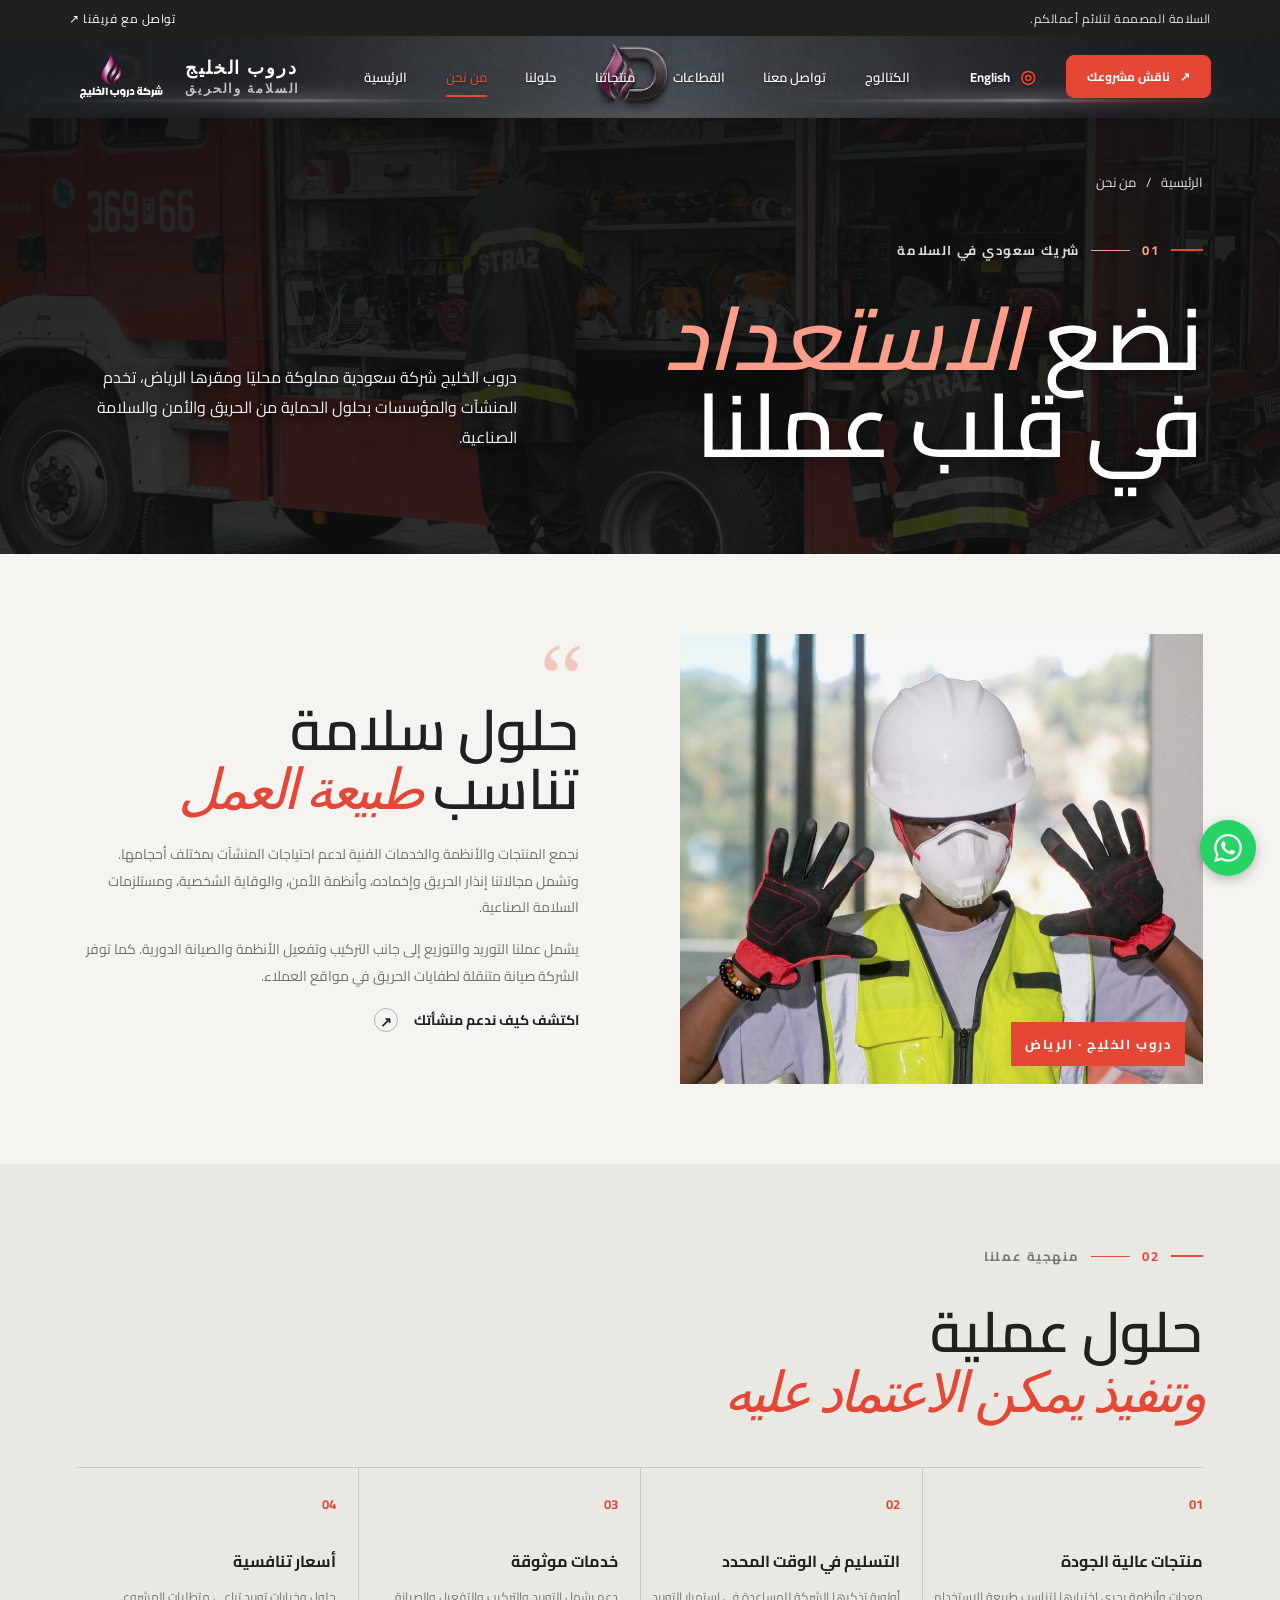
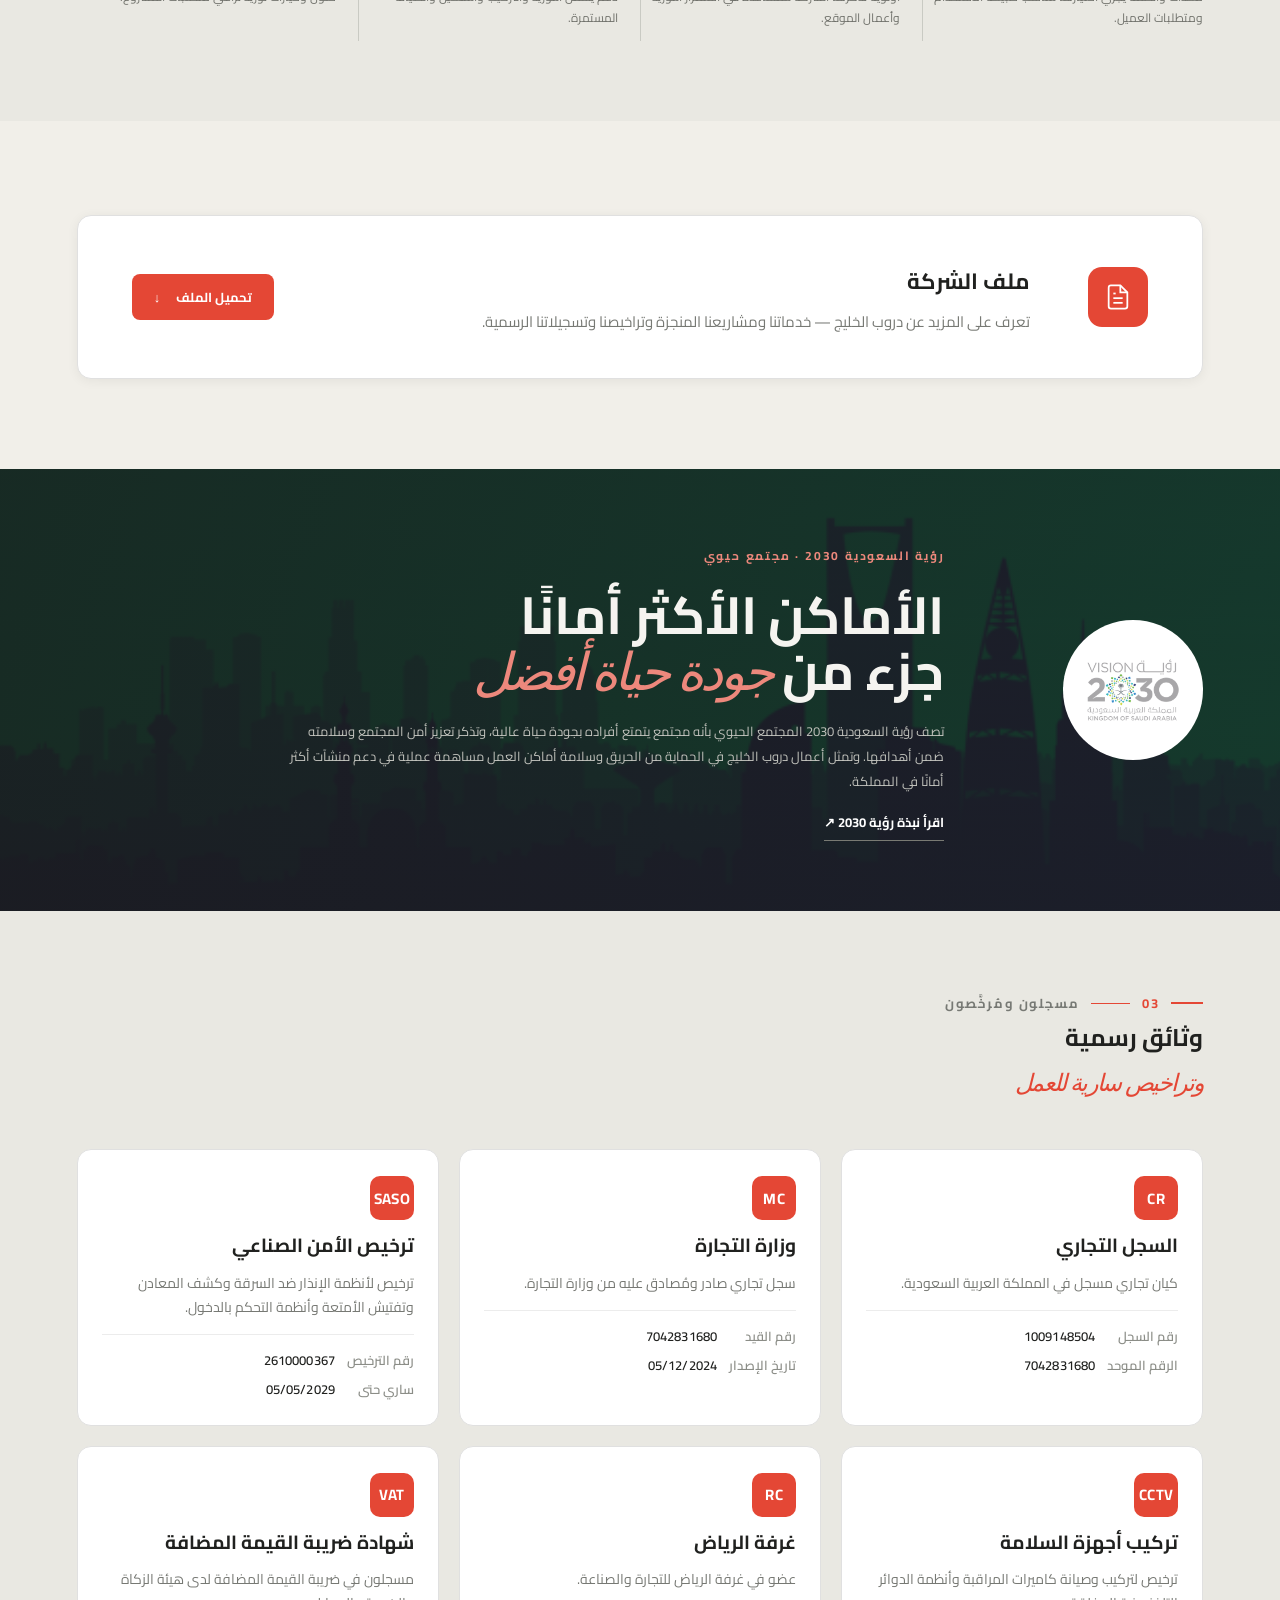
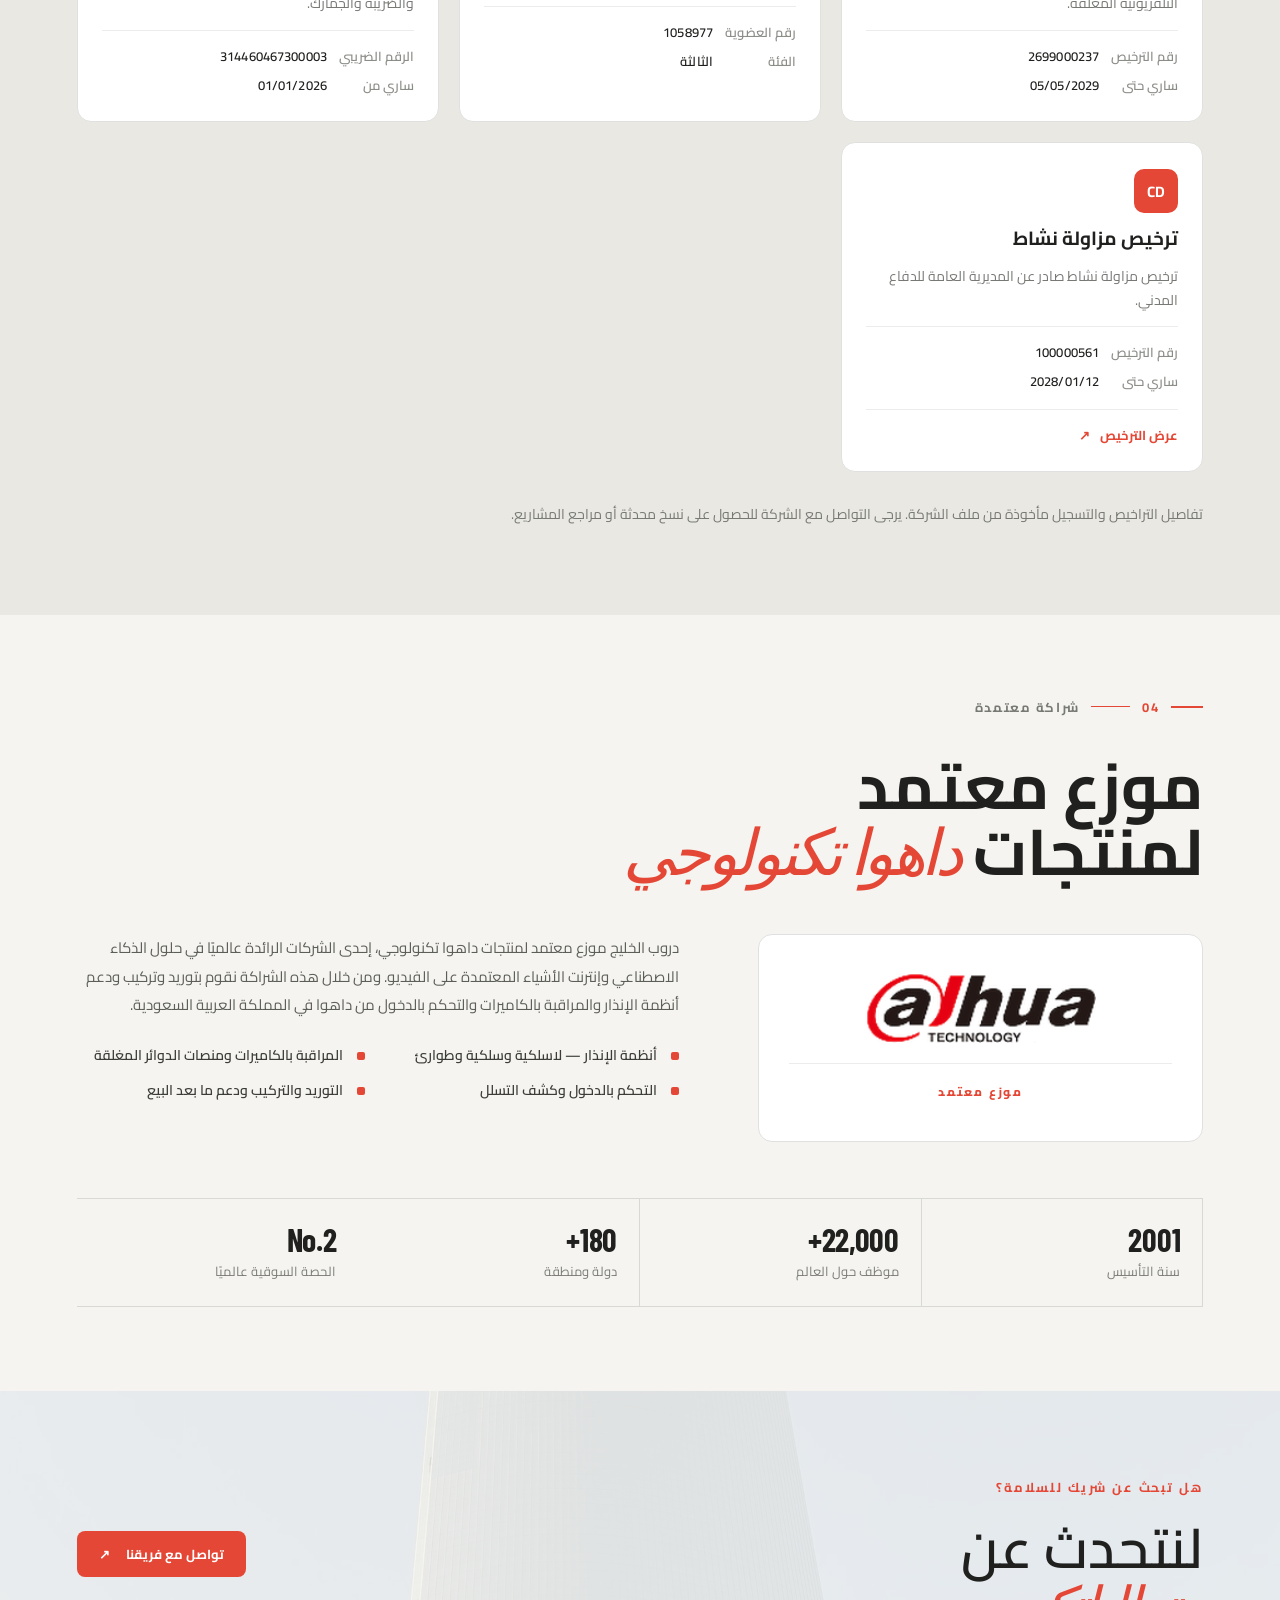
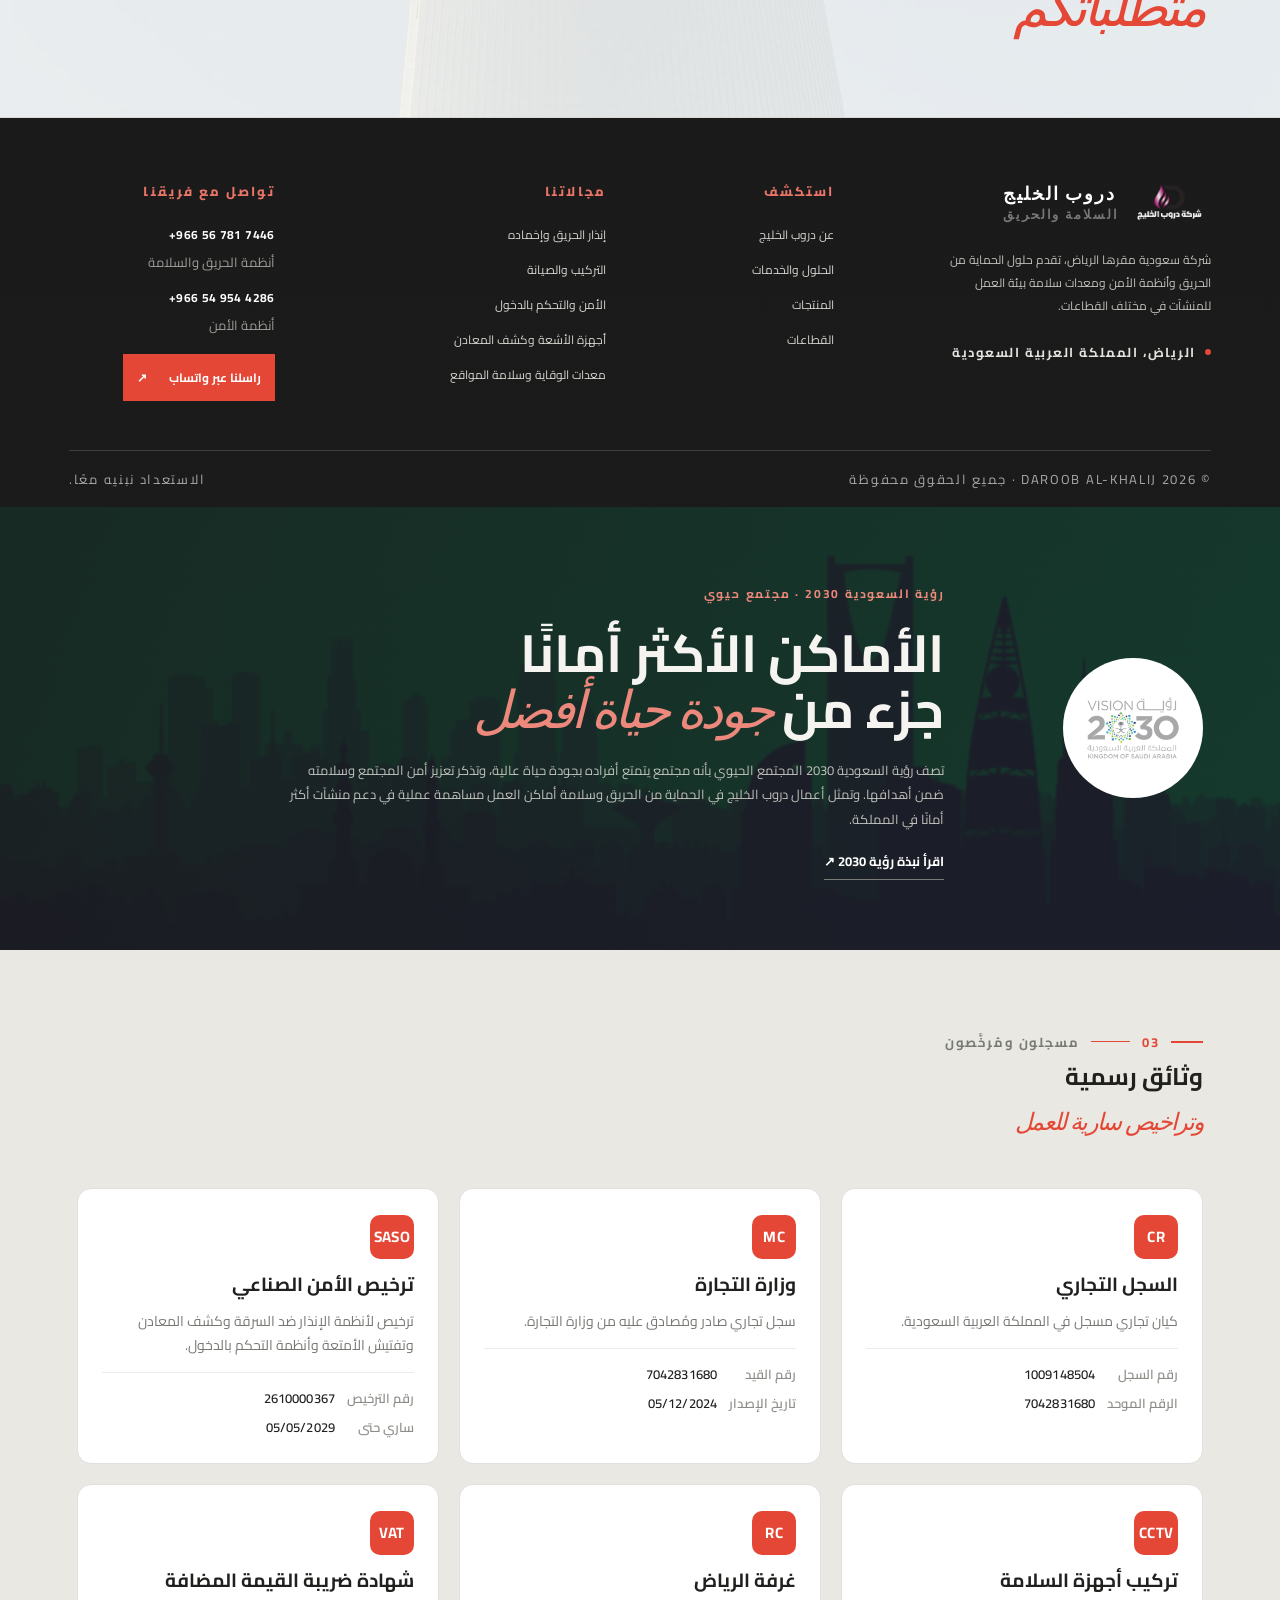
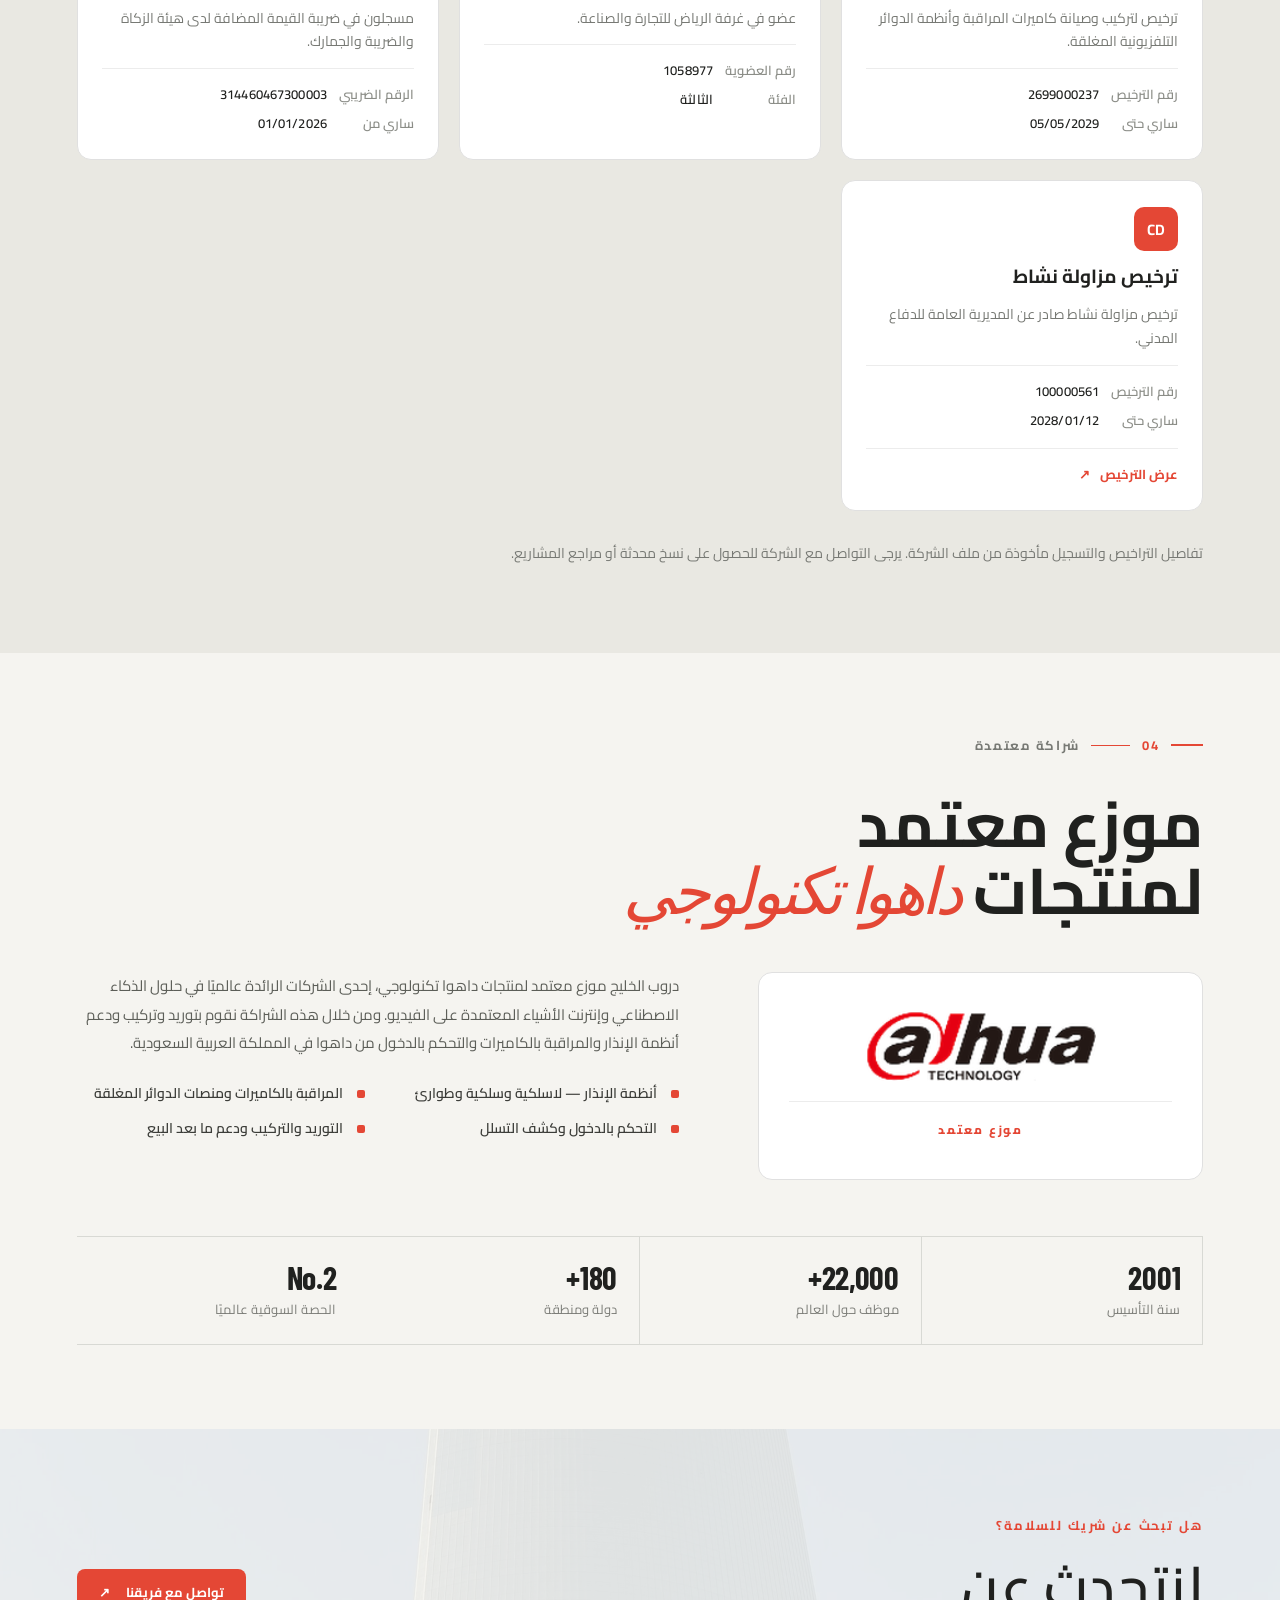
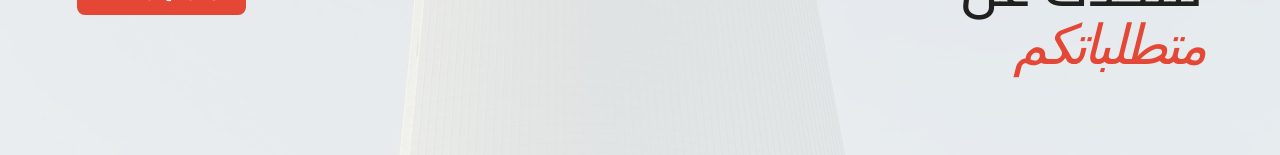
==== about.html @ 4284512b "Keep Dahua partnership as distributor (موزع)" ====
<!doctype html><html lang="en" dir="ltr"><head><meta charset="utf-8"><script>(function(){try{var l=localStorage.getItem("daroob-language");if(l==="en"){document.documentElement.lang="en";document.documentElement.dir="ltr";}else{document.documentElement.lang="ar";document.documentElement.dir="rtl";}}catch(e){document.documentElement.lang="ar";document.documentElement.dir="rtl";}})();</script> <meta name="viewport" content="width=device-width,initial-scale=1"><meta name="theme-color" content="#f5f4f0"><meta name="description" content="Get to know Daroob Al-Khalij, a Saudi-owned safety and security company based in Riyadh."><title>About Daroob Al-Khalij</title> <link rel="icon" type="image/png" href="assets/logo.png"><link rel="apple-touch-icon" href="assets/logo.png">
<meta property="og:type" content="website">
  <meta property="og:site_name" content="Daroob Al-Khalij">
  <meta property="og:title" content="Daroob Al-Khalij | Fire &amp; Safety Solutions">
  <meta property="og:description" content="Fire protection, safety systems, and industrial safety products for businesses across Saudi Arabia.">
  <meta property="og:url" content="https://obaida404.github.io/firefighting-services-and-products-info/">
  <meta property="og:image" content="https://obaida404.github.io/firefighting-services-and-products-info/assets/safety-worker.jpg">
  <meta name="twitter:card" content="summary_large_image">
  <meta name="twitter:title" content="Daroob Al-Khalij | Fire &amp; Safety Solutions">
  <meta name="twitter:description" content="Fire protection, safety systems, and industrial safety products for businesses across Saudi Arabia.">
  <meta name="twitter:image" content="https://obaida404.github.io/firefighting-services-and-products-info/assets/safety-worker.jpg"><link rel="preconnect" href="https://fonts.googleapis.com"><link rel="preconnect" href="https://fonts.gstatic.com" crossorigin><link href="https://fonts.googleapis.com/css2?family=Barlow+Condensed:wght@500;600;700;800&family=DM+Sans:wght@400;500;600;700&family=Manrope:wght@400;500;600;700;800&family=Cairo:wght@400;500;600;700;800&display=swap" rel="stylesheet"><link rel="stylesheet" href="styles.css"><link rel="stylesheet" href="premium.css?v=48"><script src="script.js?v=16" defer></script> </head><body data-page="about"><a href="#main-content" class="skip-link">Skip to main content</a> <main class="inner-page bg-industrial" id="main-content">
  <section class="page-hero section-pad"><div class="breadcrumb"><a href="index.html" data-en="Home" data-ar="الرئيسية">Home</a> <span>/</span> <span data-en="About us" data-ar="من نحن">About us</span> </div><div class="page-hero-grid"><div><div class="section-kicker"><span>01</span> <span class="kicker-rule"></span> <span data-en="A SAUDI SAFETY PARTNER" data-ar="شريك سعودي في السلامة">A SAUDI SAFETY PARTNER</span> </div><h1 data-en="Built around<br><em>readiness.</em>" data-ar="نضع <em>الاستعداد </em> <br>في قلب عملنا">Built around<br><em>readiness.</em> </h1></div> <div class="about-hero-support"><p data-en="Daroob Al-Khalij is a Saudi-owned company based in Riyadh, serving businesses and institutions with fire protection, security and industrial safety solutions." data-ar="دروب الخليج شركة سعودية مملوكة محليًا ومقرها الرياض، تخدم المنشآت والمؤسسات بحلول الحماية من الحريق والأمن والسلامة الصناعية.">Daroob Al-Khalij is a Saudi-owned company based in Riyadh, serving businesses and institutions with fire protection, security and industrial safety solutions.</p> </div></div> </section><section class="about-story section-pad"><div class="story-image"><img src="assets/safety-worker.jpg" alt="Safety professional at work on site" data-alt-en="Safety professional at work on site" data-alt-ar="مختص سلامة يعمل في موقع صناعي"><span class="image-tag" data-en="DAROOB AL-KHALIJ · RIYADH" data-ar="دروب الخليج · الرياض">DAROOB AL-KHALIJ · RIYADH</span> </div><div class="story-copy"><span class="story-quote" aria-hidden="true">“</span> <h2 data-en="Safety solutions<br>that fit <em>the work.</em>" data-ar="حلول سلامة <br>تناسب <em>طبيعة العمل </em>">Safety solutions<br>that fit <em>the work.</em> </h2><p data-en="We bring together products, systems and technical services to support the needs of organizations of different sizes. Our focus spans fire alarm and suppression, security systems, personal protection and industrial safety supplies." data-ar="نجمع المنتجات والأنظمة والخدمات الفنية لدعم احتياجات المنشآت بمختلف أحجامها. وتشمل مجالاتنا إنذار الحريق وإخماده، وأنظمة الأمن، والوقاية الشخصية، ومستلزمات السلامة الصناعية.">We bring together products, systems and technical services to support the needs of organizations of different sizes. Our focus spans fire alarm and suppression, security systems, personal protection and industrial safety supplies.</p> <p data-en="Our work includes sourcing and distribution as well as installation, system activation and periodic maintenance. For portable fire extinguishers, the company also describes mobile servicing at customer sites." data-ar="يشمل عملنا التوريد والتوزيع إلى جانب التركيب وتفعيل الأنظمة والصيانة الدورية. كما توفر الشركة صيانة متنقلة لطفايات الحريق في مواقع العملاء.">Our work includes sourcing and distribution as well as installation, system activation and periodic maintenance. For portable fire extinguishers, the company also describes mobile servicing at customer sites.</p> <a class="text-link dark-link" href="solutions.html"><span data-en="See how we can support your site" data-ar="اكتشف كيف ندعم منشأتك">See how we can support your site</span> <span class="link-arrow">↗</span> </a></div> </section><section class="principles section-pad"><div class="section-kicker"><span>02</span> <span class="kicker-rule"></span> <span data-en="HOW WE WORK" data-ar="منهجية عملنا">HOW WE WORK</span> </div><h2 data-en="Useful solutions.<br><em>Dependable delivery.</em>" data-ar="حلول عملية <br><em>وتنفيذ يمكن الاعتماد عليه </em>">Useful solutions.<br><em>Dependable delivery.</em> </h2><div class="principle-grid"><article class="about-feature"><span>01</span> <h3 data-en="Quality products" data-ar="منتجات عالية الجودة">Quality products</h3> <p data-en="Equipment and systems selected to suit the application and the client's requirements." data-ar="معدات وأنظمة يجري اختيارها لتناسب طبيعة الاستخدام ومتطلبات العميل.">Equipment and systems selected to suit the application and the client's requirements.</p> </article><article class="about-feature"><span>02</span> <h3 data-en="Timely delivery" data-ar="التسليم في الوقت المحدد">Timely delivery</h3> <p data-en="A company-stated priority that helps keep procurement and site work moving." data-ar="أولوية تذكرها الشركة للمساعدة في استمرار التوريد وأعمال الموقع.">A company-stated priority that helps keep procurement and site work moving.</p> </article><article class="about-feature"><span>03</span> <h3 data-en="Reliable service" data-ar="خدمات موثوقة">Reliable service</h3> <p data-en="Support across supply, installation, activation and ongoing maintenance." data-ar="دعم يشمل التوريد والتركيب والتفعيل والصيانة المستمرة.">Support across supply, installation, activation and ongoing maintenance.</p> </article><article class="about-feature"><span>04</span> <h3 data-en="Competitive pricing" data-ar="أسعار تنافسية">Competitive pricing</h3> <p data-en="Solutions and sourcing options shaped around project requirements." data-ar="حلول وخيارات توريد تراعي متطلبات المشروع.">Solutions and sourcing options shaped around project requirements.</p> </article></div> </section>

<section class="download-section section-pad">
<div class="download-card">
<div class="download-icon">
<svg viewBox="0 0 24 24" fill="none" stroke="currentColor" stroke-width="1.5"><path d="M14 2H6a2 2 0 0 0-2 2v16a2 2 0 0 0 2 2h12a2 2 0 0 0 2-2V8z"/><polyline points="14 2 14 8 20 8"/><line x1="16" y1="13" x2="8" y2="13"/><line x1="16" y1="17" x2="8" y2="17"/><polyline points="10 9 9 9 8 9"/></svg>
</div>
<div class="download-content">
<h3 data-en="Company Profile" data-ar="ملف الشركة">Company Profile</h3>
<p data-en="Learn more about Daroob Al-Khalij — our services, completed projects, official licences and registrations." data-ar="تعرف على المزيد عن دروب الخليج — خدماتنا ومشاريعنا المنجزة وتراخيصنا وتسجيلاتنا الرسمية.">Learn more about Daroob Al-Khalij — our services, completed projects, official licences and registrations.</p>
</div>
<a class="button button-accent" href="https://drive.google.com/uc?export=download&id=1xwlN5czfYbqOPsmSm5aCshiiprc3Ak3j" target="_blank" rel="noopener"><span data-en="Download Profile" data-ar="تحميل الملف">Download Profile</span> <span aria-hidden="true">↓</span> </a>
</div>
</section>
<section class="vision-feature section-pad"><div class="vision-emblem"><img src="assets/vision2030.png" alt="Saudi Vision 2030" class="vision-logo-img"></div><div><span class="vision-label" data-en="SAUDI VISION 2030 · VIBRANT SOCIETY" data-ar="رؤية السعودية 2030 · مجتمع حيوي">SAUDI VISION 2030 · VIBRANT SOCIETY</span> <h2 data-en="Safer places are part<br>of a <em>better quality of life.</em>" data-ar="الأماكن الأكثر أمانًا <br>جزء من <em>جودة حياة أفضل </em>">Safer places are part<br>of a <em>better quality of life.</em> </h2><p data-en="Saudi Vision 2030 describes a vibrant society as one in which people enjoy a high quality of life, and identifies strengthening the safety and security of society among its objectives. Daroob’s fire protection and workplace safety work is a practical contribution to safer facilities in the Kingdom." data-ar="تصف رؤية السعودية 2030 المجتمع الحيوي بأنه مجتمع يتمتع أفراده بجودة حياة عالية، وتذكر تعزيز أمن المجتمع وسلامته ضمن أهدافها. وتمثل أعمال دروب الخليج في الحماية من الحريق وسلامة أماكن العمل مساهمة عملية في دعم منشآت أكثر أمانًا في المملكة.">Saudi Vision 2030 describes a vibrant society as one in which people enjoy a high quality of life, and identifies strengthening the safety and security of society among its objectives. Daroob’s fire protection and workplace safety work is a practical contribution to safer facilities in the Kingdom.</p> <a class="vision-source" href="https://www.vision2030.gov.sa/en/overview" data-href-en="https://www.vision2030.gov.sa/en/overview" data-href-ar="https://www.vision2030.gov.sa/ar/" target="_blank" rel="noopener" data-en="Read the Vision 2030 overview ↗" data-ar="اقرأ نبذة رؤية 2030 ↗">Read the Vision 2030 overview ↗</a></div></section> <section class="credentials section-pad" id="credentials"><div class="section-kicker"><span>03</span> <span class="kicker-rule"></span> <span data-en="REGISTERED &amp; LICENSED" data-ar="مسجلون ومُرخَّصون">REGISTERED &amp; LICENSED</span> </div><h2 data-en="Officially documented<br><em>and licensed to operate.</em>" data-ar="وثائق رسمية <br><em>وتراخيص سارية للعمل </em>">Officially documented<br><em>and licensed to operate.</em> </h2><div class="credentials-grid"><article class="credential"><span class="credential-mark">CR</span> <h3 data-en="Commercial Registration" data-ar="السجل التجاري">Commercial Registration</h3><p data-en="Registered commercial entity in the Kingdom of Saudi Arabia." data-ar="كيان تجاري مسجل في المملكة العربية السعودية.">Registered commercial entity in the Kingdom of Saudi Arabia.</p><dl><dt data-en="C.R. No." data-ar="رقم السجل">C.R. No.</dt><dd>1009148504</dd><dt data-en="Unified No." data-ar="الرقم الموحد">Unified No.</dt><dd>7042831680</dd></dl></article><article class="credential"><span class="credential-mark">MC</span> <h3 data-en="Ministry of Commerce" data-ar="وزارة التجارة">Ministry of Commerce</h3><p data-en="Commercial registration issued and attested by the Ministry of Commerce." data-ar="سجل تجاري صادر ومُصادق عليه من وزارة التجارة.">Commercial registration issued and attested by the Ministry of Commerce.</p><dl><dt data-en="Record No." data-ar="رقم القيد">Record No.</dt><dd>7042831680</dd><dt data-en="Issued" data-ar="تاريخ الإصدار">Issued</dt><dd>05/12/2024</dd></dl></article><article class="credential"><span class="credential-mark">SASO</span> <h3 data-en="Industrial Security Licence" data-ar="ترخيص الأمن الصناعي">Industrial Security Licence</h3><p data-en="Licensed for anti-theft alarms, metal detection, baggage inspection and access control systems." data-ar="ترخيص لأنظمة الإنذار ضد السرقة وكشف المعادن وتفتيش الأمتعة وأنظمة التحكم بالدخول.">Licensed for anti-theft alarms, metal detection, baggage inspection and access control systems.</p><dl><dt data-en="Licence No." data-ar="رقم الترخيص">Licence No.</dt><dd>2610000367</dd><dt data-en="Valid to" data-ar="ساري حتى">Valid to</dt><dd>05/05/2029</dd></dl></article><article class="credential"><span class="credential-mark">CCTV</span> <h3 data-en="Safety Devices Installation" data-ar="تركيب أجهزة السلامة">Safety Devices Installation</h3><p data-en="Licensed for installation and maintenance of surveillance cameras and CCTV systems." data-ar="ترخيص لتركيب وصيانة كاميرات المراقبة وأنظمة الدوائر التلفزيونية المغلقة.">Licensed for installation and maintenance of surveillance cameras and CCTV systems.</p><dl><dt data-en="Licence No." data-ar="رقم الترخيص">Licence No.</dt><dd>2699000237</dd><dt data-en="Valid to" data-ar="ساري حتى">Valid to</dt><dd>05/05/2029</dd></dl></article><article class="credential"><span class="credential-mark">RC</span> <h3 data-en="Riyadh Chamber" data-ar="غرفة الرياض">Riyadh Chamber</h3><p data-en="Member of the Riyadh Chamber of Commerce and Industry." data-ar="عضو في غرفة الرياض للتجارة والصناعة.">Member of the Riyadh Chamber of Commerce and Industry.</p><dl><dt data-en="Membership" data-ar="رقم العضوية">Membership</dt><dd>1058977</dd><dt data-en="Class" data-ar="الفئة">Class</dt><dd data-en="Third" data-ar="الثالثة">Third</dd></dl></article><article class="credential"><span class="credential-mark">VAT</span> <h3 data-en="VAT Registration" data-ar="شهادة ضريبة القيمة المضافة">VAT Registration</h3><p data-en="VAT registered with the Zakat, Tax and Customs Authority." data-ar="مسجلون في ضريبة القيمة المضافة لدى هيئة الزكاة والضريبة والجمارك.">VAT registered with the Zakat, Tax and Customs Authority.</p><dl><dt data-en="VAT No." data-ar="الرقم الضريبي">VAT No.</dt><dd>314460467300003</dd><dt data-en="Effective" data-ar="ساري من">Effective</dt><dd>01/01/2026</dd></dl></article><a class="credential credential--doc" href="assets/civil-defense-license.pdf" target="_blank" rel="noopener"><span class="credential-mark">CD</span> <h3 data-en="Activity Practice License" data-ar="ترخيص مزاولة نشاط">Activity Practice License</h3><p data-en="Activity practice license issued by the General Directorate of Civil Defense." data-ar="ترخيص مزاولة نشاط صادر عن المديرية العامة للدفاع المدني.">Activity practice license issued by the General Directorate of Civil Defense.</p><dl><dt data-en="License No." data-ar="رقم الترخيص">License No.</dt><dd>100000561</dd><dt data-en="Valid to" data-ar="ساري حتى">Valid to</dt><dd>2028/01/12</dd></dl><span class="credential-link"><span data-en="View license" data-ar="عرض الترخيص">View license</span> <span aria-hidden="true">↗</span></span></a></div><p class="credentials-note" data-en="Licence and registration details are taken from the company profile. Please contact the company for current copies or project references." data-ar="تفاصيل التراخيص والتسجيل مأخوذة من ملف الشركة. يرجى التواصل مع الشركة للحصول على نسخ محدثة أو مراجع المشاريع.">Licence and registration details are taken from the company profile. Please contact the company for current copies or project references.</p></section> <section class="partnership section-pad" id="partnership"><div class="section-kicker"><span>04</span> <span class="kicker-rule"></span> <span data-en="AUTHORIZED PARTNERSHIP" data-ar="شراكة معتمدة">AUTHORIZED PARTNERSHIP</span> </div><h2 data-en="An authorized distributor<br>for <em>Dahua Technology.</em>" data-ar="موزع معتمد <br>لمنتجات <em>داهوا تكنولوجي </em>">An authorized distributor<br>for <em>Dahua Technology.</em> </h2><div class="partnership-grid"><div class="partnership-brand"><img src="assets/suppliers/dahua.png" alt="Dahua Technology" data-alt-en="Dahua Technology" data-alt-ar="داهوا تكنولوجي"><span data-en="AUTHORIZED DISTRIBUTOR" data-ar="موزع معتمد">AUTHORIZED DISTRIBUTOR</span> </div><div class="partnership-copy"><p data-en="Daroob Al-Khalij is an authorized distributor of Dahua Technology, a world-leading video-centric AIoT solution and service provider. Through this partnership we supply, install and support Dahua alarm, video surveillance and access control systems in the Kingdom of Saudi Arabia." data-ar="دروب الخليج موزع معتمد لمنتجات داهوا تكنولوجي، إحدى الشركات الرائدة عالميًا في حلول الذكاء الاصطناعي وإنترنت الأشياء المعتمدة على الفيديو. ومن خلال هذه الشراكة نقوم بتوريد وتركيب ودعم أنظمة الإنذار والمراقبة بالكاميرات والتحكم بالدخول من داهوا في المملكة العربية السعودية.">Daroob Al-Khalij is an authorized distributor of Dahua Technology, a world-leading video-centric AIoT solution and service provider. Through this partnership we supply, install and support Dahua alarm, video surveillance and access control systems in the Kingdom of Saudi Arabia.</p> <ul class="partnership-list"><li data-en="Alarm systems — wireless, wired and emergency" data-ar="أنظمة الإنذار — لاسلكية وسلكية وطوارئ">Alarm systems — wireless, wired and emergency</li><li data-en="Video surveillance and CCTV platforms" data-ar="المراقبة بالكاميرات ومنصات الدوائر المغلقة">Video surveillance and CCTV platforms</li><li data-en="Access control and intrusion detection" data-ar="التحكم بالدخول وكشف التسلل">Access control and intrusion detection</li><li data-en="Supply, installation and after-sales support" data-ar="التوريد والتركيب ودعم ما بعد البيع">Supply, installation and after-sales support</li></ul></div></div><div class="partnership-facts"><div><b>2001</b> <span data-en="Founded" data-ar="سنة التأسيس">Founded</span> </div><div><b>22,000+</b> <span data-en="Employees worldwide" data-ar="موظف حول العالم">Employees worldwide</span> </div><div><b>180+</b> <span data-en="Countries &amp; regions served" data-ar="دولة ومنطقة">Countries &amp; regions served</span> </div><div><b>No.2</b> <span data-en="Global market share" data-ar="الحصة السوقية عالميًا">Global market share</span> </div></div></section> <section class="page-end section-pad"><div><span data-en="NEED A SAFETY PARTNER?" data-ar="هل تبحث عن شريك للسلامة؟">NEED A SAFETY PARTNER?</span> <h2 data-en="Let’s talk about<br><em>your requirements.</em>" data-ar="لنتحدث عن <br><em>متطلباتكم </em>">Let’s talk about<br><em>your requirements.</em> </h2></div> <a class="button button-accent" href="contact.html"><span data-en="Contact our team" data-ar="تواصل مع فريقنا">Contact our team</span> <span>↗</span> </a></section> </main><div id="site-footer"></div> </body></html>
<section class="vision-feature section-pad"><div class="vision-emblem"><img src="assets/vision2030.png" alt="Saudi Vision 2030" class="vision-logo-img"></div><div><span class="vision-label" data-en="SAUDI VISION 2030 · VIBRANT SOCIETY" data-ar="رؤية السعودية 2030 · مجتمع حيوي">SAUDI VISION 2030 · VIBRANT SOCIETY</span> <h2 data-en="Safer places are part<br>of a <em>better quality of life.</em>" data-ar="الأماكن الأكثر أمانًا <br>جزء من <em>جودة حياة أفضل </em>">Safer places are part<br>of a <em>better quality of life.</em> </h2><p data-en="Saudi Vision 2030 describes a vibrant society as one in which people enjoy a high quality of life, and identifies strengthening the safety and security of society among its objectives. Daroob’s fire protection and workplace safety work is a practical contribution to safer facilities in the Kingdom." data-ar="تصف رؤية السعودية 2030 المجتمع الحيوي بأنه مجتمع يتمتع أفراده بجودة حياة عالية، وتذكر تعزيز أمن المجتمع وسلامته ضمن أهدافها. وتمثل أعمال دروب الخليج في الحماية من الحريق وسلامة أماكن العمل مساهمة عملية في دعم منشآت أكثر أمانًا في المملكة.">Saudi Vision 2030 describes a vibrant society as one in which people enjoy a high quality of life, and identifies strengthening the safety and security of society among its objectives. Daroob’s fire protection and workplace safety work is a practical contribution to safer facilities in the Kingdom.</p> <a class="vision-source" href="https://www.vision2030.gov.sa/en/overview" data-href-en="https://www.vision2030.gov.sa/en/overview" data-href-ar="https://www.vision2030.gov.sa/ar/" target="_blank" rel="noopener" data-en="Read the Vision 2030 overview ↗" data-ar="اقرأ نبذة رؤية 2030 ↗">Read the Vision 2030 overview ↗</a></div></section> <section class="credentials section-pad" id="credentials"><div class="section-kicker"><span>03</span> <span class="kicker-rule"></span> <span data-en="REGISTERED &amp; LICENSED" data-ar="مسجلون ومُرخَّصون">REGISTERED &amp; LICENSED</span> </div><h2 data-en="Officially documented<br><em>and licensed to operate.</em>" data-ar="وثائق رسمية <br><em>وتراخيص سارية للعمل </em>">Officially documented<br><em>and licensed to operate.</em> </h2><div class="credentials-grid"><article class="credential"><span class="credential-mark">CR</span> <h3 data-en="Commercial Registration" data-ar="السجل التجاري">Commercial Registration</h3><p data-en="Registered commercial entity in the Kingdom of Saudi Arabia." data-ar="كيان تجاري مسجل في المملكة العربية السعودية.">Registered commercial entity in the Kingdom of Saudi Arabia.</p><dl><dt data-en="C.R. No." data-ar="رقم السجل">C.R. No.</dt><dd>1009148504</dd><dt data-en="Unified No." data-ar="الرقم الموحد">Unified No.</dt><dd>7042831680</dd></dl></article><article class="credential"><span class="credential-mark">MC</span> <h3 data-en="Ministry of Commerce" data-ar="وزارة التجارة">Ministry of Commerce</h3><p data-en="Commercial registration issued and attested by the Ministry of Commerce." data-ar="سجل تجاري صادر ومُصادق عليه من وزارة التجارة.">Commercial registration issued and attested by the Ministry of Commerce.</p><dl><dt data-en="Record No." data-ar="رقم القيد">Record No.</dt><dd>7042831680</dd><dt data-en="Issued" data-ar="تاريخ الإصدار">Issued</dt><dd>05/12/2024</dd></dl></article><article class="credential"><span class="credential-mark">SASO</span> <h3 data-en="Industrial Security Licence" data-ar="ترخيص الأمن الصناعي">Industrial Security Licence</h3><p data-en="Licensed for anti-theft alarms, metal detection, baggage inspection and access control systems." data-ar="ترخيص لأنظمة الإنذار ضد السرقة وكشف المعادن وتفتيش الأمتعة وأنظمة التحكم بالدخول.">Licensed for anti-theft alarms, metal detection, baggage inspection and access control systems.</p><dl><dt data-en="Licence No." data-ar="رقم الترخيص">Licence No.</dt><dd>2610000367</dd><dt data-en="Valid to" data-ar="ساري حتى">Valid to</dt><dd>05/05/2029</dd></dl></article><article class="credential"><span class="credential-mark">CCTV</span> <h3 data-en="Safety Devices Installation" data-ar="تركيب أجهزة السلامة">Safety Devices Installation</h3><p data-en="Licensed for installation and maintenance of surveillance cameras and CCTV systems." data-ar="ترخيص لتركيب وصيانة كاميرات المراقبة وأنظمة الدوائر التلفزيونية المغلقة.">Licensed for installation and maintenance of surveillance cameras and CCTV systems.</p><dl><dt data-en="Licence No." data-ar="رقم الترخيص">Licence No.</dt><dd>2699000237</dd><dt data-en="Valid to" data-ar="ساري حتى">Valid to</dt><dd>05/05/2029</dd></dl></article><article class="credential"><span class="credential-mark">RC</span> <h3 data-en="Riyadh Chamber" data-ar="غرفة الرياض">Riyadh Chamber</h3><p data-en="Member of the Riyadh Chamber of Commerce and Industry." data-ar="عضو في غرفة الرياض للتجارة والصناعة.">Member of the Riyadh Chamber of Commerce and Industry.</p><dl><dt data-en="Membership" data-ar="رقم العضوية">Membership</dt><dd>1058977</dd><dt data-en="Class" data-ar="الفئة">Class</dt><dd data-en="Third" data-ar="الثالثة">Third</dd></dl></article><article class="credential"><span class="credential-mark">VAT</span> <h3 data-en="VAT Registration" data-ar="شهادة ضريبة القيمة المضافة">VAT Registration</h3><p data-en="VAT registered with the Zakat, Tax and Customs Authority." data-ar="مسجلون في ضريبة القيمة المضافة لدى هيئة الزكاة والضريبة والجمارك.">VAT registered with the Zakat, Tax and Customs Authority.</p><dl><dt data-en="VAT No." data-ar="الرقم الضريبي">VAT No.</dt><dd>314460467300003</dd><dt data-en="Effective" data-ar="ساري من">Effective</dt><dd>01/01/2026</dd></dl></article><a class="credential credential--doc" href="assets/civil-defense-license.pdf" target="_blank" rel="noopener"><span class="credential-mark">CD</span> <h3 data-en="Activity Practice License" data-ar="ترخيص مزاولة نشاط">Activity Practice License</h3><p data-en="Activity practice license issued by the General Directorate of Civil Defense." data-ar="ترخيص مزاولة نشاط صادر عن المديرية العامة للدفاع المدني.">Activity practice license issued by the General Directorate of Civil Defense.</p><dl><dt data-en="License No." data-ar="رقم الترخيص">License No.</dt><dd>100000561</dd><dt data-en="Valid to" data-ar="ساري حتى">Valid to</dt><dd>2028/01/12</dd></dl><span class="credential-link"><span data-en="View license" data-ar="عرض الترخيص">View license</span> <span aria-hidden="true">↗</span></span></a></div><p class="credentials-note" data-en="Licence and registration details are taken from the company profile. Please contact the company for current copies or project references." data-ar="تفاصيل التراخيص والتسجيل مأخوذة من ملف الشركة. يرجى التواصل مع الشركة للحصول على نسخ محدثة أو مراجع المشاريع.">Licence and registration details are taken from the company profile. Please contact the company for current copies or project references.</p></section> <section class="partnership section-pad" id="partnership"><div class="section-kicker"><span>04</span> <span class="kicker-rule"></span> <span data-en="AUTHORIZED PARTNERSHIP" data-ar="شراكة معتمدة">AUTHORIZED PARTNERSHIP</span> </div><h2 data-en="An authorized distributor<br>for <em>Dahua Technology.</em>" data-ar="موزع معتمد <br>لمنتجات <em>داهوا تكنولوجي </em>">An authorized distributor<br>for <em>Dahua Technology.</em> </h2><div class="partnership-grid"><div class="partnership-brand"><img src="assets/suppliers/dahua.png" alt="Dahua Technology" data-alt-en="Dahua Technology" data-alt-ar="داهوا تكنولوجي"><span data-en="AUTHORIZED DISTRIBUTOR" data-ar="موزع معتمد">AUTHORIZED DISTRIBUTOR</span> </div><div class="partnership-copy"><p data-en="Daroob Al-Khalij is an authorized distributor of Dahua Technology, a world-leading video-centric AIoT solution and service provider. Through this partnership we supply, install and support Dahua alarm, video surveillance and access control systems in the Kingdom of Saudi Arabia." data-ar="دروب الخليج موزع معتمد لمنتجات داهوا تكنولوجي، إحدى الشركات الرائدة عالميًا في حلول الذكاء الاصطناعي وإنترنت الأشياء المعتمدة على الفيديو. ومن خلال هذه الشراكة نقوم بتوريد وتركيب ودعم أنظمة الإنذار والمراقبة بالكاميرات والتحكم بالدخول من داهوا في المملكة العربية السعودية.">Daroob Al-Khalij is an authorized distributor of Dahua Technology, a world-leading video-centric AIoT solution and service provider. Through this partnership we supply, install and support Dahua alarm, video surveillance and access control systems in the Kingdom of Saudi Arabia.</p> <ul class="partnership-list"><li data-en="Alarm systems — wireless, wired and emergency" data-ar="أنظمة الإنذار — لاسلكية وسلكية وطوارئ">Alarm systems — wireless, wired and emergency</li><li data-en="Video surveillance and CCTV platforms" data-ar="المراقبة بالكاميرات ومنصات الدوائر المغلقة">Video surveillance and CCTV platforms</li><li data-en="Access control and intrusion detection" data-ar="التحكم بالدخول وكشف التسلل">Access control and intrusion detection</li><li data-en="Supply, installation and after-sales support" data-ar="التوريد والتركيب ودعم ما بعد البيع">Supply, installation and after-sales support</li></ul></div></div><div class="partnership-facts"><div><b>2001</b> <span data-en="Founded" data-ar="سنة التأسيس">Founded</span> </div><div><b>22,000+</b> <span data-en="Employees worldwide" data-ar="موظف حول العالم">Employees worldwide</span> </div><div><b>180+</b> <span data-en="Countries &amp; regions served" data-ar="دولة ومنطقة">Countries &amp; regions served</span> </div><div><b>No.2</b> <span data-en="Global market share" data-ar="الحصة السوقية عالميًا">Global market share</span> </div></div></section> <section class="page-end section-pad"><div><span data-en="NEED A SAFETY PARTNER?" data-ar="هل تبحث عن شريك للسلامة؟">NEED A SAFETY PARTNER?</span> <h2 data-en="Let’s talk about<br><em>your requirements.</em>" data-ar="لنتحدث عن <br><em>متطلباتكم </em>">Let’s talk about<br><em>your requirements.</em> </h2></div> <a class="button button-accent" href="contact.html"><span data-en="Contact our team" data-ar="تواصل مع فريقنا">Contact our team</span> <span>↗</span> </a></section> </main><div id="site-footer"></div> </body></html>
---- styles.css ----
.site-header{background:#fff;position:sticky;top:0;left:0;right:0;z-index:100;transform:translateY(0);border-bottom:1px solid #e8e8e8;box-shadow:0 2px 8px rgba(0,0,0,.06);transition:transform .3s ease;direction:ltr}.site-header:before{display:none}.site-header>*{position:relative;z-index:1}.site-header.is-scrolled{height:69px;box-shadow:0 8px 24px #16171514}.site-header.scrolling-down{transform:translateY(-115%)}.site-header.scrolling-up{transform:translateY(0)}.main-nav .nav-link{padding:13px 0;position:relative}.main-nav .nav-link:after{position:absolute;content:"";height:2px;left:0;right:100%;bottom:5px;background:var(--red);transition:right .22s}.main-nav .nav-link:hover:after,.main-nav .nav-link.active:after{right:0}.nav-dropdown{position:relative}.nav-menu-wrap{display:flex;align-items:center;gap:3px}.submenu-toggle{display:none;border:0;background:transparent;color:var(--red);font-size:15px;padding:8px;cursor:pointer}.dropdown-panel{position:absolute;z-index:30;top:100%;left:-20px;width:240px;background:#fff;padding:9px;box-shadow:0 15px 38px #0002;border-top:2px solid var(--red);opacity:0;visibility:hidden;transform:translateY(7px);transition:.18s}.nav-dropdown:hover .dropdown-panel,.nav-dropdown:focus-within .dropdown-panel,.nav-dropdown.submenu-open .dropdown-panel{opacity:1;visibility:visible;transform:translateY(0)}.dropdown-panel a{display:block;font-size:12px;padding:12px 11px;border-bottom:1px solid #ededea;color:#555651}.dropdown-panel a:last-child{border:0}.dropdown-panel a:hover{color:var(--red);background:#faf9f6}.main-nav .nav-link.active{color:var(--red)}
.hero-controls{position:absolute;z-index:4;right:45px;bottom:16px;display:flex;align-items:center;gap:10px}.hero-controls>button{height:30px;width:30px;border:1px solid #ffffff85;border-radius:50%;background:#1819173b;color:#fff;display:grid;place-items:center;cursor:pointer;font-size:13px;transition:.2s}.hero-controls>button:hover{background:var(--red);border-color:var(--red)}.hero-dots{display:flex;align-items:center;gap:5px}.hero-dots button{height:4px;width:15px;border:0;padding:0;background:#ffffff7a;cursor:pointer;transition:.2s}.hero-dots button[aria-current="true"]{background:#fff;width:27px}.hero-photo img{transition:opacity .26s,transform 1.2s}.hero-photo:hover img{transform:scale(1.025)}.hero-photo img.image-changing{opacity:.25}.reveal{opacity:1;transform:none}.reveal-pending{opacity:0;transform:translateY(18px);transition:opacity .55s ease,transform .55s ease}.reveal-pending.revealed{opacity:1;transform:none}.solution-card:nth-child(2),.product-row:nth-child(2){transition-delay:.08s}.solution-card:nth-child(3),.product-row:nth-child(3){transition-delay:.14s}.solution-card:nth-child(4){transition-delay:.2s}
.inner-page{overflow:hidden}.page-hero{padding-top:27px;padding-bottom:70px}.breadcrumb{display:flex;gap:10px;align-items:center;color:#8c8d87;font-size:12px;margin-bottom:44px}.breadcrumb a:hover{color:var(--red)}.breadcrumb span:nth-child(2){color:#c0c1ba}.page-hero-grid{display:grid;grid-template-columns:1.15fr .85fr;align-items:end;gap:8%}.page-hero h1{font-size:clamp(53px,7.1vw,89px);line-height:.98;letter-spacing:-.065em;font-weight:600;margin:32px 0 0}.page-hero-grid>p{font-size:14px;line-height:1.9;color:#6e6f69;max-width:420px;margin:0 0 5px}.about-story{padding-top:19px;padding-bottom:105px;display:grid;grid-template-columns:1.02fr .98fr;gap:9%;align-items:center;overflow:hidden}.story-image{height:450px;position:relative;overflow:hidden;background:#ddd}.story-image img{width:100%;height:100%;object-fit:cover;object-position:center 35%;filter:saturate(.75)}.story-image .image-tag{left:18px;bottom:18px}
html[dir="rtl"] .story-image .image-tag{left:auto;right:18px;max-width:calc(100% - 36px);white-space:nowrap;overflow:hidden;text-overflow:ellipsis}.story-copy{position:relative;padding:36px 0}.story-quote{font-family:Georgia,serif;color:var(--red);font-size:100px;position:absolute;top:-20px;left:-5px;opacity:.25;line-height:1}.story-copy h2,.principles h2,.docs-grid h2,.sector-intro h2,.sourcing h2,.contact-methods h2,.contact-close h2{font-size:clamp(39px,4.4vw,58px);line-height:1.06;letter-spacing:-.06em;font-weight:600;margin:15px 0 20px}.story-copy>p,.docs-grid p,.sector-intro-copy>p,.sourcing-top>p{font-size:12px;line-height:1.9;color:#71726d;margin-bottom:15px}.principles{background:#e9e8e2;padding-top:80px;padding-bottom:91px}.principles h2{margin-top:34px;margin-bottom:43px}.principle-grid{display:grid;grid-template-columns:repeat(4,1fr);border-top:1px solid #c9cac3}.principle-grid article{padding:20px 22px 0 0;border-right:1px solid #c9cac3}.principle-grid article:not(:first-child){padding-left:22px}.principle-grid article:last-child{border:0}.principle-grid article>span{font-size:12px;color:var(--red);font-weight:700}.principle-grid h3{font-size:14px;margin:28px 0 10px}.principle-grid p{font-size:12px;line-height:1.8;color:#71726c}.vision-feature{background:#1a1a1a url("assets/bg-vision2030.png") center/cover no-repeat;color:#f5f4f0;padding-top:68px;padding-bottom:68px;display:grid;grid-template-columns:180px 1fr;gap:7%;align-items:center;position:relative}.vision-feature:before{content:"";position:absolute;inset:0;background:linear-gradient(90deg, rgba(26,26,26,.92) 0%, rgba(26,26,26,.82) 100%);z-index:0}.vision-feature>*{position:relative;z-index:1}.vision-emblem{width:140px;height:140px;border:1px solid #ffffff48;border-radius:50%;display:flex;align-items:center;justify-content:center;flex-direction:column;font-size:34px;color:#e96e5f;font-weight:700;position:relative;background:#fff;overflow:hidden}.vision-emblem:before,.vision-emblem:after{content:"";position:absolute;inset:10px;border:1px solid #ffffff1a;border-radius:50%}.vision-emblem:after{inset:-12px;border-color:#ffffff12}.vision-emblem span{font-size:12px;line-height:1.5;letter-spacing:.16em;text-align:center;color:#e8e6de}.vision-label{font-size:12px;letter-spacing:.15em;font-weight:700;color:#ed887c}.vision-feature h2{font-size:clamp(34px,4.2vw,52px);line-height:1.08;letter-spacing:-.055em;margin:18px 0}.vision-feature h2 em{color:#ed887c}.vision-feature p{font-size:13px;line-height:1.9;max-width:660px;color:#c1c2bc}.vision-source{display:inline-flex;margin-top:3px;color:#fff;border-bottom:1px solid #797a73;padding-bottom:6px;font-size:12px;font-weight:700}.docs-note{padding-top:91px;padding-bottom:89px}.docs-grid{display:grid;grid-template-columns:.9fr 1.1fr;gap:10%;margin-top:24px}.docs-grid h2{margin-top:0}.docs-grid p{max-width:520px}.docs-grid .button{margin-top:8px}.page-end{padding-top:70px;padding-bottom:72px;background:#f5f4f0 url("assets/bg-light-professional.jpg") center/cover no-repeat;display:flex;align-items:center;justify-content:space-between;gap:35px;position:relative}.page-end:before{content:"";position:absolute;inset:0;background:rgba(245,244,240,.88);z-index:0}.page-end>*{position:relative;z-index:1}.page-end>div>span{font-size:12px;letter-spacing:.15em;font-weight:700;color:var(--red)}.page-end h2{font-size:clamp(36px,4.4vw,55px);line-height:1.06;letter-spacing:-.06em;font-weight:600;margin:18px 0 0}.page-hero+.service-detail{padding-top:12px}.service-detail{padding-top:72px;padding-bottom:84px;display:grid;grid-template-columns:1fr 1fr;gap:9%;align-items:center;border-top:1px solid var(--line)}.service-reverse .service-visual{order:2}.service-reverse .service-copy{order:1}.service-visual{height:405px;position:relative;overflow:hidden;background:#e4e3dd}.service-visual img{width:100%;height:100%;object-fit:cover;object-position:center 38%;filter:saturate(.8)}.service-visual:after{content:"";position:absolute;inset:14px;border:1px solid #ffffffa6;pointer-events:none}.service-visual .visual-count{position:absolute;z-index:2;right:19px;bottom:18px;background:var(--red);color:#fff;padding:9px 12px;font-size:12px;font-weight:700;letter-spacing:.1em}.service-copy h2{font-size:clamp(38px,4.5vw,58px);line-height:1.04;letter-spacing:-.06em;font-weight:600;margin:24px 0 15px}.service-copy>p{font-size:13px;line-height:1.9;color:#71726d;margin-bottom:17px}.tag-list{display:flex;flex-wrap:wrap;gap:7px;margin:0 0 21px}.tag-list span{padding:8px 10px;border:1px solid var(--line);font-size:12px;color:#666762}.check-list{padding:0;list-style:none;margin:15px 0 23px}.check-list li{position:relative;padding:9px 0 9px 20px;border-bottom:1px solid var(--line);font-size:12px;color:#565752}.check-list li:before{content:"↗";position:absolute;left:0;color:var(--red)}.service-extras{background:#e9e8e2;padding-top:83px;padding-bottom:91px}.service-extras h2{font-size:clamp(38px,4.6vw,59px);line-height:1.04;letter-spacing:-.06em;margin:29px 0 40px}.extras-grid{display:grid;grid-template-columns:repeat(3,1fr);gap:1px;background:#ccc;border:1px solid #ccc}.extras-grid article{background:#e9e8e2;padding:20px 22px 21px;min-height:184px}.extras-grid article>span{font-size:12px;letter-spacing:.12em;color:var(--red);font-weight:700}.extras-grid h3{font-size:14px;margin:24px 0 9px}.extras-grid p{font-size:12px;line-height:1.8;color:#6c6d67;margin:0;max-width:295px}
.catalogue-grid{padding-top:12px;padding-bottom:82px;display:grid;grid-template-columns:1fr 1fr;gap:22px}.catalogue-card{background:#e9e8e2;min-width:0}.catalogue-feature{grid-column:1/-1;display:grid;grid-template-columns:1.1fr .9fr}.catalogue-image{height:250px;position:relative;overflow:hidden;background:#d8d7d1}.catalogue-feature .catalogue-image{height:100%;min-height:385px}.catalogue-image img{width:100%;height:100%;object-fit:cover;object-position:center 35%;filter:saturate(.75);transition:transform .7s}.catalogue-card:hover .catalogue-image img{transform:scale(1.035)}.catalogue-image>span{position:absolute;bottom:13px;left:15px;color:white;background:var(--red);padding:8px 10px;font-size:12px;letter-spacing:.12em;font-weight:700}.catalogue-copy{padding:24px 27px 28px}.catalogue-copy>span{font-size:12px;letter-spacing:.12em;font-weight:700;color:var(--red)}.catalogue-copy h2{font-size:clamp(30px,3.5vw,44px);line-height:1.05;letter-spacing:-.05em;margin:16px 0 11px}.catalogue-copy p{font-size:12px;line-height:1.8;color:#70716c;max-width:450px;margin-bottom:17px}.catalogue-feature .catalogue-copy{align-self:center;padding:36px 9%}.catalogue-feature .catalogue-copy h2{font-size:clamp(40px,4.5vw,56px)}.catalogue-image.cctv-image img{object-position:center 40%}.access-catalogue .catalogue-image img{object-position:center 28%}.ppe-image img{object-position:center 30%}.sourcing{background:var(--dark);color:#fff;padding-top:73px;padding-bottom:57px}.sourcing-top{display:grid;grid-template-columns:.8fr 1fr 1fr;gap:7%;align-items:end}.sourcing h2{font-size:clamp(36px,4vw,51px);margin:28px 0 0}.sourcing-top>p{color:#b9bab3;margin:0 0 3px}.region-strip{display:flex;justify-content:space-between;border-top:1px solid #50514c;margin-top:45px;padding-top:17px;font-size:12px;letter-spacing:.16em;font-weight:700;color:#eee}.sector-intro{padding-top:15px;padding-bottom:98px;display:grid;grid-template-columns:.8fr 1.2fr;gap:10%;align-items:start}.sector-intro h2{margin-top:31px}.sector-intro-copy>p{max-width:420px}.sector-list{border-top:1px solid var(--line)}.sector-card{display:grid;grid-template-columns:38px 1fr 24px;gap:13px;align-items:start;padding:17px 4px 17px 0;border-bottom:1px solid var(--line)}.sector-card>span{font-size:12px;color:var(--red);font-weight:700;padding-top:2px}.sector-card h3{font-size:12px;margin:0 0 5px}.sector-card p{font-size:12px;line-height:1.7;color:#747570;margin:0}.sector-card>b{font-size:12px;color:#9a9b95;text-align:right}.project-note{padding-top:58px;padding-bottom:63px;background:#1a1a1a url("assets/bg-dark-mesh.jpg") center/cover no-repeat;color:#fff;display:grid;grid-template-columns:.7fr 1.3fr;gap:10%;align-items:center;position:relative}.project-note:before{content:"";position:absolute;inset:0;background:linear-gradient(90deg, rgba(26,26,26,.92) 0%, rgba(26,26,26,.82) 100%);z-index:0}.project-note>*{position:relative;z-index:1}.project-year{font-size:clamp(27px,4vw,48px);font-weight:700;letter-spacing:-.04em;display:flex;gap:12px;align-items:center}.project-year i{font-style:normal;font-weight:400;color:#f7b0a5}.project-note .vision-label{color:#ffe0dc}.project-note h2{font-size:clamp(39px,4.6vw,59px);line-height:1.05;letter-spacing:-.06em;margin:15px 0}.project-note h2 em{color:#ffe1dc}.project-note p{font-size:13px;line-height:1.9;max-width:540px;color:#ffe8e4}.project-note .text-link{color:white}.compact-vision{margin-top:0;background:#1a1a1a url("assets/bg-saudi-landmark.jpg") center/cover no-repeat;position:relative}.compact-vision:before{content:"";position:absolute;inset:0;background:linear-gradient(90deg, rgba(26,26,26,.88) 0%, rgba(26,26,26,.78) 100%);z-index:0}.compact-vision>*{position:relative;z-index:1}
.contact-layout{padding-top:12px;padding-bottom:102px;display:grid;grid-template-columns:.92fr 1.08fr;gap:9%;align-items:start}.contact-methods h2{margin-top:29px}.contact-lede{font-size:13px;line-height:1.8;color:#73746f;max-width:360px}.phone-list{margin-top:27px;border-top:1px solid var(--line)}.phone-list article{min-height:87px;display:grid;grid-template-columns:31px 1fr 28px;gap:13px;align-items:center;border-bottom:1px solid var(--line)}.phone-icon{font-size:12px;color:var(--red);font-weight:700}.phone-list article>div{display:flex;flex-direction:column;gap:5px}.phone-list small,.location-card small{font-size:12px;letter-spacing:.12em;color:#7d7e78;font-weight:700}.phone-list article>div>a{font-size:12px;font-weight:700;letter-spacing:.035em;width:max-content}.phone-list article>div>a:hover{color:var(--red)}.phone-arrow{height:27px;width:27px;border:1px solid var(--line);border-radius:50%;display:grid;place-items:center;font-size:12px}.phone-arrow:hover{color:#fff;background:var(--red);border-color:var(--red)}.location-card{display:flex;gap:14px;align-items:center;background:#e9e8e2;padding:16px 18px;margin-top:22px}.location-pin{font-size:20px;color:var(--red)}.location-card>div{display:flex;flex-direction:column;gap:6px}.location-card b{font-size:13px}.enquiry-panel{background:#e9e8e2;padding:27px 8% 29px}.enquiry-head{display:flex;justify-content:space-between;font-size:12px;color:#7a7b75;font-weight:700;letter-spacing:.13em;border-bottom:1px solid #d2d3cc;padding-bottom:14px}.enquiry-head span:last-child{font-size:15px;color:var(--red)}.enquiry-panel h3{font-size:33px;line-height:1.03;letter-spacing:-.05em;margin:21px 0 10px}.enquiry-panel>p{font-size:12px;line-height:1.8;color:#6e6f69;max-width:370px;margin-bottom:20px}#enquiry-form{display:grid;grid-template-columns:1fr;gap:7px}#enquiry-form label{font-size:12px;font-weight:700;margin-top:6px}#enquiry-form input,#enquiry-form select,#enquiry-form textarea{font:inherit;font-size:12px;background:#f7f6f2;border:1px solid #d5d5cf;color:var(--ink);padding:11px 12px;width:100%;border-radius:0;outline:none}#enquiry-form input:focus,#enquiry-form select:focus,#enquiry-form textarea:focus{border-color:var(--red)}#enquiry-form textarea{resize:vertical;min-height:72px}.form-submit{border:0;cursor:pointer;margin-top:8px;justify-self:start}.form-note{font-size:12px;color:#73746f;line-height:1.7}.contact-close{background:#1a1a1a url("assets/bg-dark-metal.jpg") center/cover no-repeat;color:#fff;display:flex;justify-content:space-between;align-items:center;gap:30px;padding-top:51px;padding-bottom:54px;position:relative;overflow:hidden}.contact-close:before{content:"";position:absolute;inset:0;background:linear-gradient(90deg, rgba(26,26,26,.92) 0%, rgba(26,26,26,.82) 100%);z-index:0}.contact-close>*{position:relative;z-index:1}.contact-close:after{content:"";position:absolute;width:300px;height:300px;border:1px solid #ffffff35;border-radius:50%;right:10%;top:-190px;box-shadow:0 0 0 25px #ffffff0d,0 0 0 55px #ffffff09}.contact-close-mark{font-family:Georgia,serif;font-size:60px;color:#ffffff45}.contact-close h2{margin-bottom:0}.contact-close h2 em{color:#ffd5cf}.contact-close .button{z-index:1;position:relative}
.home-intro{padding-top:84px;padding-bottom:73px;background:#d8d6cf}.home-intro .intro-grid{margin-top:30px}.home-intro h2{font-size:clamp(38px,4.5vw,58px)}.home-intro .intro-text{max-width:475px}.home-products{padding-top:92px;padding-bottom:95px}.home-products-inner{margin-top:28px;display:grid;grid-template-columns:.8fr 1.2fr;gap:9%;align-items:center}.home-products h2{font-size:clamp(38px,4.6vw,60px);line-height:1.05;letter-spacing:-.06em;margin:0 0 16px}.home-products p{font-size:13px;line-height:1.8;color:#73746f;max-width:350px;margin-bottom:20px}.home-products-inner>img{width:100%;height:280px;object-fit:cover;background:#e8e7e1}.vision-band{background:#1a1a1a url("assets/bg-vision2030.png") center/cover no-repeat;color:#fff;padding-top:44px;padding-bottom:44px;display:grid;grid-template-columns:1fr .85fr;gap:8%;align-items:center;position:relative}.vision-band:before{content:"";position:absolute;inset:0;background:linear-gradient(90deg, rgba(26,26,26,.92) 0%, rgba(26,26,26,.82) 100%);z-index:0}.vision-band>*{position:relative;z-index:1}.vision-band h2{font-size:clamp(27px,3.7vw,45px);line-height:1.09;letter-spacing:-.055em;margin:14px 0 0}.vision-band h2 em{color:#f8c0b7}.vision-band p{font-size:12px;line-height:1.85;color:#ffe6e2}.vision-band .vision-label{color:#ffd0c9;font-size:12px}.vision-band .vision-source{color:#fff;border-color:#ffffff7a}
html[dir="rtl"] .dropdown-panel{left:auto;right:-20px}html[dir="rtl"] .nav-menu-wrap{flex-direction:row-reverse}html[dir="rtl"] .hero-controls{right:auto;left:45px}html[dir="rtl"] .breadcrumb{direction:rtl}html[dir="rtl"] .page-hero-grid,html[dir="rtl"] .about-story,html[dir="rtl"] .service-detail,html[dir="rtl"] .catalogue-feature,html[dir="rtl"] .sector-intro,html[dir="rtl"] .contact-layout,html[dir="rtl"] .docs-grid,html[dir="rtl"] .project-note,html[dir="rtl"] .sourcing-top,html[dir="rtl"] .vision-feature{direction:rtl}html[dir="rtl"] .principle-grid article{padding-right:22px;padding-left:0;border-right:0;border-left:1px solid #c9cac3}html[dir="rtl"] .principle-grid article:first-child{padding-right:0}html[dir="rtl"] .principle-grid article:last-child{border:0}html[dir="rtl"] .story-quote{left:auto;right:-5px}html[dir="rtl"] .catalogue-image>span{left:auto;right:15px}html[dir="rtl"] .contact-close{direction:rtl}html[dir="rtl"] .phone-list article{direction:rtl}html[dir="rtl"] .sector-card{direction:rtl}html[dir="rtl"] .sector-card>b{text-align:left}html[dir="rtl"] .check-list li{padding:9px 20px 9px 0}html[dir="rtl"] .check-list li:before{left:auto;right:0}html[dir="rtl"] .form-submit{justify-self:start}
@media(max-width:980px){
  .submenu-toggle{display:block}
.main-nav{gap:20px;margin-right:2vw;direction:ltr}.main-nav .nav-link{color:#333;font-weight:600}.dropdown-panel{left:-14px}.page-hero-grid{grid-template-columns:1fr .85fr}.about-story{gap:6%}.story-image{height:390px}.service-detail{gap:6%}.service-visual{height:350px}.catalogue-feature .catalogue-image{min-height:350px}.principle-grid article{padding-right:14px}.principle-grid article:not(:first-child){padding-left:14px}.sourcing-top{grid-template-columns:.9fr 1fr;gap:22px}.sourcing-top>p{grid-column:2}.contact-layout{gap:6%}}
@media(max-width:720px){.announcement{direction:ltr;height:30px}.site-header{height:70px}.site-header.is-scrolled{height:63px}.main-nav{top:69px;max-height:calc(100dvh - 100px);overflow:auto}.site-header.is-scrolled .main-nav{top:62px}.main-nav .nav-link{display:block;color:#333;font-size:14px;padding:12px 0}.nav-menu-wrap{width:100%}.nav-menu-wrap>.nav-link{flex:1}.submenu-toggle{display:block}.dropdown-panel{position:static;display:none;width:100%;padding:2px 0 5px;box-shadow:none;border:0;transform:none;opacity:1;visibility:visible;background:#f0efea}.nav-dropdown.submenu-open .dropdown-panel{display:block}.dropdown-panel a{font-size:12px;padding:11px 15px}.nav-dropdown:hover .dropdown-panel{transform:none}.header-actions{margin-left:auto}.main-nav.open{display:flex}.page-hero{padding-top:20px;padding-bottom:48px}.breadcrumb{margin-bottom:33px}.page-hero-grid{display:block}.page-hero h1{font-size:clamp(50px,12vw,71px);margin-top:26px}.page-hero-grid>p{font-size:12px;max-width:450px;margin-top:18px}.about-story{padding-top:4px;padding-bottom:68px;display:block}.story-image{height:340px;margin-bottom:27px;width:100%}.story-copy{padding:18px 0 0}.story-quote{font-size:75px;top:-3px}.story-copy h2,.principles h2,.docs-grid h2,.sector-intro h2,.sourcing h2,.contact-methods h2,.contact-close h2{font-size:clamp(38px,9vw,51px)}.story-copy>p,.docs-grid p,.sector-intro-copy>p{font-size:13px}.principles{padding-top:66px;padding-bottom:66px}.principles h2{margin:28px 0 32px}.principle-grid{grid-template-columns:1fr 1fr}.principle-grid article{padding:14px 10px 0 0;border-bottom:1px solid #c9cac3;min-height:150px}.principle-grid article:not(:first-child){padding-left:12px}.principle-grid article:nth-child(2){border-right:0}.principle-grid article:nth-child(3){border-bottom:0;padding-left:0}.principle-grid article:last-child{border:0}.principle-grid h3{margin:18px 0 7px;font-size:12px}.principle-grid p{font-size:12px}.vision-feature{padding-top:43px;padding-bottom:45px;display:block}.vision-emblem{width:86px;height:86px;font-size:22px;margin-bottom:29px}.vision-emblem:before{inset:6px}.vision-emblem:after{inset:-7px}.vision-emblem span{font-size:12px}.vision-feature h2{font-size:clamp(31px,7vw,42px)}.vision-feature p{font-size:12px}.docs-note{padding-top:65px;padding-bottom:65px}.docs-grid{display:block;margin-top:26px}.docs-grid h2{margin-bottom:14px}.docs-grid .button{margin-top:3px}.page-end{padding-top:43px;padding-bottom:45px;align-items:flex-start;flex-direction:column;gap:25px}.page-end h2{font-size:40px;margin-top:14px}.service-detail{padding-top:34px;padding-bottom:48px;display:flex;flex-direction:column;gap:24px;align-items:stretch}.service-reverse .service-visual,.service-reverse .service-copy{order:initial}.service-visual{height:280px}.service-copy h2{font-size:clamp(37px,9vw,51px);margin:20px 0 12px}.service-copy>p{font-size:12px}.tag-list{gap:6px}.tag-list span{font-size:12px;padding:7px 8px}.check-list li{font-size:12px}.service-extras{padding-top:62px;padding-bottom:65px}.service-extras h2{font-size:41px;margin:25px 0 29px}.extras-grid{grid-template-columns:1fr}.extras-grid article{min-height:unset;padding:17px}.extras-grid h3{margin:13px 0 6px}.extras-grid p{font-size:12px}.catalogue-grid{grid-template-columns:1fr;gap:14px;padding-top:5px;padding-bottom:58px}.catalogue-feature{grid-column:auto;grid-template-columns:1fr}.catalogue-feature .catalogue-image{min-height:260px;height:260px}.catalogue-image{height:225px;width:100%}.catalogue-copy{padding:21px 20px 24px}.catalogue-copy h2{font-size:34px}.catalogue-feature .catalogue-copy{padding:23px 20px 26px}.catalogue-feature .catalogue-copy h2{font-size:42px}.catalogue-copy p{font-size:12px}.sourcing{padding-top:58px;padding-bottom:42px}.sourcing-top{display:block}.sourcing h2{font-size:40px;margin:25px 0 12px}.sourcing-top>p{font-size:12px}.region-strip{margin-top:29px;gap:10px;flex-wrap:wrap;font-size:12px}.sector-intro{padding-top:4px;padding-bottom:68px;display:block}.sector-intro h2{margin:26px 0 12px}.sector-intro-copy>p{margin-bottom:26px}.sector-card{grid-template-columns:28px 1fr 20px;padding:14px 0;gap:9px}.sector-card h3{font-size:13px}.sector-card p{font-size:12px}.project-note{padding-top:41px;padding-bottom:43px;display:block}.project-year{font-size:32px;margin-bottom:26px}.project-note h2{font-size:42px}.project-note p{font-size:12px}.contact-layout{padding-top:6px;padding-bottom:68px;display:block}.contact-methods h2{margin-top:25px}.contact-lede{font-size:12px}.phone-list{margin-top:21px}.phone-list article{min-height:77px}.phone-list article>div>a{font-size:13px}.location-card{margin-bottom:32px}.enquiry-panel{padding:23px 6% 24px}.enquiry-panel h3{font-size:29px}.contact-close{padding-top:38px;padding-bottom:40px;flex-wrap:wrap}.contact-close-mark{font-size:43px}.contact-close h2{font-size:39px}.contact-close .button{margin-left:57px}.site-footer{min-height:86px}.footer-copy{font-size:12px}html[dir="rtl"] .principle-grid article{padding-right:12px;padding-left:0;border-left:1px solid #c9cac3;border-right:0}html[dir="rtl"] .principle-grid article:first-child{padding-right:0}html[dir="rtl"] .principle-grid article:nth-child(2){border-left:0}html[dir="rtl"] .principle-grid article:nth-child(3){padding-right:0;padding-left:12px;border-bottom:0}html[dir="rtl"] .principle-grid article:last-child{border:0}html[dir="rtl"] .story-quote{right:0}html[dir="rtl"] .dropdown-panel{right:0}.hero-controls{right:27px;bottom:10px}html[dir="rtl"] .hero-controls{left:27px;right:auto}html[dir="rtl"] .submenu-toggle{margin-left:0;margin-right:auto}.home-intro{padding-top:66px;padding-bottom:55px}.home-intro .intro-grid{display:block}.home-intro .intro-text{margin-top:18px}.home-products{padding-top:65px;padding-bottom:65px}.home-products-inner{display:flex;flex-direction:column;align-items:stretch;gap:25px}.home-products h2{font-size:43px}.home-products-inner>img{height:220px}.vision-band{padding-top:34px;padding-bottom:33px;display:block}.vision-band h2{font-size:31px;margin-bottom:16px}.vision-band p{font-size:12px}.vision-band .vision-source{font-size:12px}}body{overflow-x:hidden;html[dir="rtl"] .home-products-inner{direction:rtl}html[dir="rtl"] .service-visual .visual-count{right:auto;left:19px}html[dir="rtl"] .phone-arrow{justify-self:start}html[dir="rtl"] .enquiry-panel{text-align:right}html[dir="rtl"] .contact-close:after{right:auto;left:10%}
@media(prefers-reduced-motion:reduce){*,*:before,*:after{scroll-behavior:auto!important;animation-duration:.01ms!important;animation-iteration-count:1!important;transition-duration:.01ms!important}}

/* RTL: Keep header/footer LTR for layout, but content inside is RTL */
html[dir="rtl"] .announcement,html[dir="rtl"] .site-header,html[dir="rtl"] .brand,html[dir="rtl"] .header-actions,html[dir="rtl"] .main-nav,html[dir="rtl"] .hero-bottom,html[dir="rtl"] .site-footer{direction:ltr}
html[dir="rtl"] .main-nav{margin-left:auto;margin-right:5vw;align-items:center}
html[dir="rtl"] .nav-menu-wrap{flex-direction:row}
html[dir="rtl"] .header-actions{margin-left:0;margin-right:0}
html[dir="rtl"] .announcement>*{direction:rtl}
html[dir="rtl"] .hero-copy,html[dir="rtl"] .home-intro .intro-grid,html[dir="rtl"] .about-story,html[dir="rtl"] .page-hero-grid,html[dir="rtl"] .service-detail,html[dir="rtl"] .catalogue-feature,html[dir="rtl"] .sector-intro,html[dir="rtl"] .contact-layout,html[dir="rtl"] .docs-grid,html[dir="rtl"] .project-note,html[dir="rtl"] .sourcing-top,html[dir="rtl"] .vision-feature,html[dir="rtl"] .home-products-inner,html[dir="rtl"] .vision-band{direction:ltr}
html[dir="rtl"] .main-nav .nav-link,html[dir="rtl"] .nav-menu-wrap{text-align:center}
html[dir="rtl"] .main-nav{justify-content:center}
html[dir="rtl"] .hero-copy,html[dir="rtl"] .page-hero-grid>p,html[dir="rtl"] .intro-grid>*,html[dir="rtl"] .story-copy,html[dir="rtl"] .principles,html[dir="rtl"] .docs-grid>*,html[dir="rtl"] .service-copy,html[dir="rtl"] .catalogue-copy,html[dir="rtl"] .sector-intro-copy,html[dir="rtl"] .sourcing-top>*,html[dir="rtl"] .project-note>*,html[dir="rtl"] .contact-methods,html[dir="rtl"] .enquiry-panel,html[dir="rtl"] .vision-feature>*,html[dir="rtl"] .home-products-inner>*,html[dir="rtl"] .vision-band>*{direction:rtl;text-align:right}
html[dir="rtl"] .hero-bottom>*{direction:ltr}
html[dir="rtl"] .contact-layout,html[dir="rtl"] .about-story,html[dir="rtl"] .page-hero-grid,html[dir="rtl"] .service-detail,html[dir="rtl"] .catalogue-feature,html[dir="rtl"] .sector-intro,html[dir="rtl"] .docs-grid,html[dir="rtl"] .sourcing-top,html[dir="rtl"] .vision-feature,html[dir="rtl"] .home-products-inner{direction:ltr}
/* RTL nav underline: animate from right to left */
html[dir="rtl"] .main-nav .nav-link:after{right:0;left:100%;transition:left .22s}
html[dir="rtl"] .main-nav .nav-link:hover:after,html[dir="rtl"] .main-nav .nav-link.active:after{left:0}
.header-cta{background:var(--red);border:1px solid var(--red);color:#fff;min-height:43px;padding:0 20px;gap:10px;box-shadow:0 5px 14px #e4473520;white-space:nowrap;font-size:12px;font-weight:700}
.header-cta:hover{background:var(--red-dark);border-color:var(--red-dark);box-shadow:0 8px 18px #e4473530}
.hero{grid-template-rows:minmax(535px,1fr) 55px}
.hero-copy{min-height:460px}
.hero h1{min-height:4em}
.hero-visual{height:360px;min-height:360px;align-self:start;margin-top:97px}
.hero-photo{background:transparent}
.hero-photo img{object-fit:cover;object-position:center 40%;filter:saturate(.82)}
.photo-shade{background:linear-gradient(180deg,rgba(16,19,17,0) 60%,rgba(17,19,17,.48) 100%)}
.hero-controls{right:45px}
.site-footer{display:block;background:#20211f;color:#f5f4f0;padding:0 5.4%;min-height:0}
.footer-main{max-width:1440px;margin:0 auto;display:grid;grid-template-columns:1.35fr .7fr 1.15fr .9fr;gap:6%;padding:57px 0 49px}
.footer-about .brand{color:#20211f;margin-bottom:18px;font-weight:700}
.footer-about .brand-copy small{color:#777}
.footer-about>p{color:#c0c1bb;font-size:12px;line-height:1.9;max-width:270px;margin:0 0 22px}
.footer-location{display:flex;align-items:center;gap:9px;color:#e4e4de;font-size:12px;letter-spacing:.12em;font-weight:700}
.footer-location i{height:6px;width:6px;border-radius:50%;background:var(--red)}
.footer-column{display:flex;flex-direction:column;align-items:flex-start;gap:12px}
.footer-heading{color:#e87567;font-size:12px;letter-spacing:.16em;font-weight:800;margin:4px 0 8px}
.footer-column>a:not(.footer-whatsapp){font-size:12px;color:#d6d6d0;transition:color .2s}
.footer-column>a:hover{color:#fff}
.footer-contact>span:not(.footer-heading){font-size:12px;color:#9d9f98;margin-top:-8px}
.footer-contact>a[dir="ltr"]{font-size:12px;letter-spacing:.03em;color:#fff;font-weight:700}
.footer-contact .footer-primary-phone{font-size:17px}
.footer-whatsapp{margin-top:5px;display:inline-flex;align-items:center;gap:22px;background:var(--red);padding:12px 14px;font-size:12px;font-weight:700;color:#fff}
.footer-bottom{max-width:1440px;margin:0 auto;border-top:1px solid #ffffff28;min-height:57px;display:flex;justify-content:space-between;align-items:center;color:#aaa;gap:20px;font-size:12px;letter-spacing:.13em}
.brand-rail{padding-top:38px;padding-bottom:48px;display:block;border-bottom:1px solid var(--line)}
.brand-rail-copy{display:flex;flex-direction:column;gap:6px}.brand-rail-copy>span{font-size:12px;letter-spacing:.15em;font-weight:800;color:#60615c}.brand-rail-copy small{font-size:12px;color:#858680}
.supplier-logos{margin-top:25px;display:grid;grid-template-columns:repeat(5,minmax(0,1fr));gap:13px;direction:ltr}
.supplier-logos figure{height:112px;min-width:0;min-height:0;overflow:hidden;margin:0;padding:12px;display:grid;place-items:center;background:#fff;border:1px solid #deded8;transition:transform .25s,border-color .25s,box-shadow .25s}
.supplier-logos figure:hover{transform:translateY(-3px);border-color:#e4473570;box-shadow:0 9px 20px #20211f10}
.supplier-logos img{width:100%;height:100%;min-width:0;min-height:0;max-width:100%;max-height:100%;object-fit:contain;display:block}
html[dir="rtl"] .footer-main>*,html[dir="rtl"] .footer-bottom>*{direction:rtl;text-align:right}
html[dir="rtl"] .footer-column{align-items:flex-end}
html[dir="rtl"] .brand-copy small{letter-spacing:.02em}
html[dir="rtl"] .brand-rail-copy{direction:rtl;text-align:right}
html[dir="rtl"] .dropdown-panel{direction:rtl;text-align:right}
html[dir="rtl"] .contact-card{text-align:right}
html[dir="rtl"] .contact-card>.section-kicker,html[dir="rtl"] .contact-card .contact-actions,html[dir="rtl"] .contact-card .contact-alt{justify-content:flex-end}
html[dir="rtl"] .contact-card>p{margin-left:0;margin-right:0}
html[dir="rtl"] .footer-contact>a[dir="ltr"]{direction:ltr;unicode-bidi:isolate}
@media(max-width:980px){.footer-main{grid-template-columns:1.2fr 1fr 1fr;gap:38px 6%}.footer-about{grid-row:span 2}.footer-contact{grid-column:2/-1;display:grid;grid-template-columns:1fr 1fr;align-items:center}.footer-contact .footer-heading{grid-column:1/-1}.footer-contact>span:not(.footer-heading){margin:0}.footer-contact .footer-whatsapp{justify-self:start}}
@media(max-width:980px){.supplier-logos{grid-template-columns:repeat(4,minmax(0,1fr))}}
@media(max-width:720px){.hero{grid-template-rows:auto 34px;min-height:0;padding-top:30px;aspect-ratio:auto;background-size:cover;background-position:center top}.hero-copy{background:none;padding:20px 5% 30px}.hero-visual{height:300px;min-height:0}.hero-copy{background:none}.hero-copy{min-height:0;padding:15px 0 24px}.hero h1{min-height:4.1em;margin:27px 0 17px}.hero-visual{height:clamp(360px,105vw,470px);min-height:0}.hero-bottom{grid-template-columns:auto 1fr auto}.hero-controls{right:27px;bottom:10px}html[dir="rtl"] .hero-controls{left:27px;right:auto}.brand-rail{padding-top:30px;padding-bottom:34px}.supplier-logos{grid-template-columns:repeat(2,minmax(0,1fr));gap:9px;margin-top:20px}.supplier-logos figure{height:98px;padding:11px}.footer-main{grid-template-columns:1fr 1fr;gap:30px 24px;padding:39px 0 34px}.footer-about{grid-column:1/-1;grid-row:auto}.footer-about>p{max-width:440px}.footer-contact{grid-column:auto;display:flex;align-items:flex-start;gap:10px}.footer-contact .footer-heading{margin-bottom:3px}.footer-contact>span:not(.footer-heading){margin-top:-8px}.footer-contact .footer-primary-phone{font-size:14px}.footer-whatsapp{gap:12px;padding:11px}.footer-bottom{min-height:55px;font-size:12px;letter-spacing:.06em}.header-cta{min-height:36px;padding:0 11px;gap:8px}.header-actions{gap:7px;direction:ltr}html[dir="rtl"] .header-actions{margin-left:auto;margin-right:0}html[dir="rtl"] .main-nav{align-items:stretch;margin:0}html[dir="rtl"] .hero-copy{align-items:flex-start}html[dir="rtl"] .footer-main>*,html[dir="rtl"] .footer-bottom>*{text-align:right}}

/* Arabic display type needs open letter spacing and upright forms. */
html[dir="rtl"] h1,html[dir="rtl"] h2{letter-spacing:0;line-height:1.22}
html[dir="rtl"] .page-hero h1{font-size:clamp(3rem,5vw,4.25rem);line-height:1.28}
/* Place Arabic display headlines on the right and supporting copy on the left. */
html[dir="rtl"] .page-hero-grid,html[dir="rtl"] .home-intro .intro-grid{direction:rtl}
body[data-page="about"] .about-hero-support>p{font-size:14px;line-height:1.9;color:#6e6f69;max-width:420px;margin:0 0 5px}
html[dir="rtl"] h3,html[dir="rtl"] h4{letter-spacing:0;line-height:1.35}
html[dir="rtl"] h1 em,html[dir="rtl"] h2 em,html[dir="rtl"] h3 em,html[dir="rtl"] h4 em{font-family:var(--arabic);font-style:normal;font-weight:500;letter-spacing:0;color:var(--red)}
html{scroll-behavior:smooth;scroll-padding-top:82px}
.reveal{transition-timing-function:cubic-bezier(.2,.7,.2,1)}
@media(prefers-reduced-motion:reduce){html{scroll-behavior:auto}.reveal{transition:none}}
/* Arabic home hero reads right-to-left: copy on the right, image on the left. */
html[dir="rtl"] .hero{direction:rtl}
/* Keep carousel controls centered in a dedicated strip beneath the image. */
.hero-photo{bottom:54px}
.hero-visual .hero-controls{left:50%;right:auto;bottom:3px;transform:translateX(-50%)}
.stamp-icon{font-size:0;line-height:0}
.stamp-icon svg{display:block;width:29px;height:29px;fill:none;stroke:#fff;stroke-width:2;stroke-linecap:round;stroke-linejoin:round}
@media(max-width:720px){.hero-photo{bottom:48px}.hero-visual .hero-controls{left:50%;right:auto;bottom:1px;transform:translateX(-50%)}}
.contact-close-mark{width:76px;height:76px;display:grid;place-items:center;color:#fff;opacity:.92}
.contact-close-mark svg{width:100%;height:100%;display:block}
.contact-map{margin-top:34px;padding-top:23px;border-top:1px solid var(--line)}
.map-heading{display:flex;align-items:end;justify-content:space-between;gap:18px;margin-bottom:15px}
.map-heading .section-kicker{font-size:12px;color:#84857f;margin-bottom:8px}
.map-heading h3{font-size:19px;line-height:1.3;margin:0}
.map-heading .text-link{font-size:12px;gap:10px;white-space:nowrap}
.map-frame{height:280px;aspect-ratio:16/9;overflow:hidden;border:1px solid #d7d8d2;background:#e6e5df}
.map-frame iframe{width:100%;height:100%;display:block;border:0}
.sourcing{position:relative;isolation:isolate;overflow:hidden}
.sourcing{background:#1a1a1a url("assets/globe.jpg") center/cover no-repeat;position:relative}.sourcing:before{content:"";position:absolute;inset:0;background:linear-gradient(90deg, rgba(26,26,26,.92) 0%, rgba(26,26,26,.82) 100%);z-index:0}.sourcing>*{position:relative;z-index:1}.sourcing:before{content:"";position:absolute;inset:0;background:linear-gradient(135deg, rgba(32,33,31,.92) 0%, rgba(32,33,31,.75) 50%, rgba(32,33,31,.85) 100%);z-index:0}
.sourcing>*{position:relative;z-index:1}
@keyframes globe-breathe{from{translate:0 0}to{translate:0 -9px}}
@media(max-width:980px){.sourcing:before{width:620px;right:-24%;opacity:.48}.map-frame{height:250px}}
@media(max-width:720px){.contact-close-mark{width:48px;height:48px}.contact-map{margin-top:28px}.map-heading{align-items:flex-start;flex-direction:column}.map-frame{height:230px}.sourcing:before{width:480px;right:-42%;opacity:.32}}

html[dir="rtl"] .solutions .section-heading h2{line-height:1.48;margin-top:42px}

html[dir="rtl"] .hero h1{line-height:1.22;margin:28px 0 20px;font-size:clamp(50px,6.3vw,88px);letter-spacing:0}
.contact-close h2 em{color:#20211f}
html[dir="rtl"] .contact-close h2 em{color:#20211f}

/* Fix RTL hero: image on the left, Arabic text on the right */
html[dir="rtl"] .hero{direction:rtl;grid-template-columns:1fr 1.04fr}
html[dir="rtl"] .hero-copy{grid-column:1}
html[dir="rtl"] .hero-visual{grid-column:2}
/* In RTL, flex-start = right side — align content to the right edge */
html[dir="rtl"] .hero-copy{display:flex;flex-direction:column;align-items:flex-start}
html[dir="rtl"] .hero .eyebrow,html[dir="rtl"] .hero-note,html[dir="rtl"] .hero-actions{justify-content:flex-start}

/* ===== Font size fixes ===== */
.announcement{font-size:12px}
.brand-copy small{font-size:12px}
.main-nav a{font-size:13px}
.language-toggle{font-size:13px}
.eyebrow{font-size:12px}
.hero-lede{font-size:15px}
.hero-bottom{font-size:12px}
.breadcrumb{font-size:13px}
.section-kicker{font-size:12px}
.vision-band p{font-size:12px}
.home-products p{font-size:13px}
.brand-rail-copy small{font-size:13px}
.footer-about>p{font-size:12px}
.footer-heading{font-size:12px}
.footer-column>a{font-size:12px}
.footer-contact>span:not(.footer-heading){font-size:12px}
.footer-bottom{font-size:12px}
.footer-location{font-size:12px}
.footer-whatsapp{font-size:13px}
.contact-lede{font-size:13px}
.phone-list small{font-size:12px}
.location-card small{font-size:12px}
.location-card b{font-size:13px}
.enquiry-head{font-size:12px}
.enquiry-panel>p{font-size:12px}
.enquiry-form label{font-size:13px}
.enquiry-form input,.enquiry-form select,.enquiry-form textarea{font-size:12px}
.map-heading .section-kicker{font-size:12px}
.map-heading .text-link{font-size:13px}
.story-copy>p,.docs-grid p{font-size:14px}
.principle-grid p{font-size:12px}
.principle-grid article>span{font-size:13px}
.principle-grid h3{font-size:16px}
.catalogue-copy>span{font-size:12px}
.catalogue-copy p{font-size:13px}
.catalogue-image>span{font-size:13px}
.region-strip{font-size:13px}
.dropdown-panel a{font-size:12px}
.card-num{font-size:13px}
.solution-card p{font-size:12px}
.contact p{font-size:13px}
.contact-alt{font-size:12px}
.contact-phone{font-size:13px}
.brand-copy b{font-size:18px}
.caption-index{font-size:12px}
.hero-image-caption{font-size:12px}
.hero-vertical{font-size:12px}
.hero-stamp{font-size:12px}

/* New logo image */
.brand-logo-img{height:72px;width:auto;display:block}
.site-header.is-scrolled .brand-logo-img{height:56px}
.site-footer .brand-logo-img{height:56px}

/* Page-hero banner photos: scoped to the top banner of each inner page only,
   so the rest of the page keeps its original solid backgrounds. */
.bg-firefighter{--page-bg:url("assets/bg-firefighter.jpg")}
.bg-industrial{--page-bg:url("assets/bg-industrial.jpg")}
.bg-extinguisher{--page-bg:url("assets/bg-extinguisher.jpg")}
.bg-safety{--page-bg:url("assets/bg-safety.jpg")}
.bg-fire-alarm{--page-bg:url("assets/bg-fire-alarm.jpg")}
.bg-cctv{--page-bg:url("assets/bg-cctv.jpg")}
.inner-page .page-hero{position:relative;background-color:#20211f;background-image:var(--page-bg);background-size:cover;background-position:center 38%;padding-top:52px;padding-bottom:86px}
.inner-page .page-hero::before{content:"";position:absolute;inset:0;z-index:0;pointer-events:none;background:linear-gradient(180deg,rgba(14,16,15,.93),rgba(14,16,15,.82))}
.inner-page .page-hero>*{position:relative;z-index:1}
.inner-page .page-hero h1{color:#fff;text-shadow:0 2px 18px rgba(0,0,0,.45)}
.inner-page .page-hero h1 em{color:#ff9d8b}
.inner-page .page-hero-grid>p,.inner-page .about-hero-support>p{color:rgba(255,255,255,.94);text-shadow:0 1px 8px rgba(0,0,0,.6)}
.inner-page .page-hero .breadcrumb,.inner-page .page-hero .breadcrumb a,.inner-page .page-hero .breadcrumb span{color:rgba(255,255,255,.88)}
.inner-page .page-hero .breadcrumb a:hover{color:#fff}
.inner-page .page-hero .section-kicker{color:rgba(255,255,255,.85)}
.inner-page .page-hero .section-kicker>span:first-child{color:#ff9d8b}
.inner-page .page-hero .kicker-rule{background:#ff9d8b}
.skip-link{position:absolute;width:1px;height:1px;overflow:hidden;white-space:nowrap;clip-path:inset(50%);background:var(--dark);color:#fff;padding:10px 16px;z-index:100;text-decoration:none;font-size:14px}
.skip-link:focus{position:fixed;left:0;top:0;width:auto;height:auto;overflow:visible;white-space:normal;clip-path:none}

/* ============================================================
   MOBILE FIXES (<=720px)
   Consolidated so these win over the earlier scattered overrides.
   ============================================================ */
@media(max-width:720px){
  /* Hero visual must fill the column; align-self:start collapsed it to 0 width. */
  .hero-visual{align-self:stretch;width:100%}
  .hero-photo{inset:0 0 44px 0}
  .hero-photo img{object-fit:cover;object-position:center 40%}

  /* Carousel controls live in the strip under the photo. */
  .hero-controls,.hero-visual .hero-controls{left:50%;right:auto;bottom:2px;transform:translateX(-50%)}
  html[dir="rtl"] .hero-controls,html[dir="rtl"] .hero-visual .hero-controls{left:50%;right:auto;transform:translateX(-50%)}
  .hero-controls>button{height:44px;width:44px;font-size:16px}
  .hero-dots button{height:10px;width:22px}
  .hero-dots button[aria-current="true"]{width:34px}

  /* Stamp was clipped off the left edge; tuck it inside the image. */
  .hero-stamp{left:auto;right:10px;top:10px;width:64px;height:64px;font-size:12px;transform:rotate(6deg)}
  html[dir="rtl"] .hero-stamp{left:10px;right:auto}
  .stamp-icon{font-size:24px}
  .stamp-icon span{font-size:13px}

  /* Vertical label overlapped the artwork at narrow widths. */
  .hero-vertical{display:none}

  /* Caption sat outside the photo once insets changed. */
  .hero-image-caption{left:16px;right:16px;bottom:56px;font-size:12px}

  /* --- Touch targets: minimum 44x44 --- */
  .menu-toggle{width:44px;height:44px}
  .language-toggle{min-height:44px;padding:10px 8px}
  .announcement{height:auto;min-height:38px;padding:6px 5%;gap:10px}
  .announcement a{padding:6px 0;min-height:32px;align-items:center}
  .hero-actions{flex-wrap:wrap;gap:14px}
  .button{min-height:48px}
  .text-link{min-height:44px;align-items:center}
  .main-nav a{padding:14px 0}
  .site-footer a,.footer-copy a{display:inline-block;padding:4px 0}
  .footer-nav a{min-height:40px;display:flex;align-items:center}
  .card-link,.product-row>a{width:44px;height:44px}
  .phone-arrow{width:44px;height:44px}

  /* --- Readability: lift the smallest text off 7-9px --- */
  .eyebrow,.section-kicker{font-size:13px}
  .hero-bottom{font-size:13px}
  .hero-note p{font-size:12px}
  .values-strip div>span:last-child{font-size:13px}
  .solution-card p,.process-steps p{font-size:13px}
  .catalogue-copy p,.sourcing-top>p,.sector-card p,.project-note p{font-size:13px}
  .tag-list span{font-size:13px}
  .check-list li{font-size:13px}
  .footer-copy,.site-footer>p{font-size:13px}
  .breadcrumb{font-size:13px}
  .region-strip{font-size:13px}
  .card-num,.product-index,.value-number{font-size:13px}
  .image-tag{font-size:13px}
  .vision-label{font-size:12px}
  .brand-copy small{font-size:12px}
  .caption-index{font-size:13px}
}

/* ============================================================
   MOBILE FIXES round 2: footer, captions, carousel dots
   ============================================================ */
@media(max-width:720px){
  /* Carousel dots: keep the thin visual bar but give a 44px hit area. */
  .hero-dots{gap:2px}
  .hero-dots button{height:44px;width:26px;background:transparent;position:relative;border:0;padding:0}
  .hero-dots button::before{content:"";position:absolute;left:2px;right:2px;top:50%;
    transform:translateY(-50%);height:4px;background:#ffffff8a;border-radius:2px}
  .hero-dots button[aria-current="true"]{width:38px;background:transparent}
  .hero-dots button[aria-current="true"]::before{background:#fff;height:5px}
  .hero-visual .hero-controls{bottom:0}
  .hero-photo{inset:0 0 50px 0}

  /* Footer: readable text and comfortable link targets.
     Selectors mirror the top-level rules so they actually win. */
  .footer-heading{font-size:13px;letter-spacing:.14em}
  .footer-column>a:not(.footer-whatsapp){font-size:13px;line-height:1.5}
  .footer-column>a{min-height:44px;display:flex;align-items:center}
  .footer-column>span{font-size:13px}
  .footer-contact>span:not(.footer-heading){font-size:12px;margin-top:0}
  .footer-bottom span,.footer-bottom span>span{font-size:13px}
  .footer-about p{font-size:13px;line-height:1.7}
  .site-footer{grid-template-columns:1fr;gap:18px}
  .footer-main{display:grid;grid-template-columns:1fr;gap:22px}
  .footer-copy{font-size:13px}

  /* Captions / small labels that were 7-9px. */
  .hero-image-caption span{font-size:13px}
  .solution-foot span{font-size:13px}
  .solution-foot .text-link{font-size:12px;min-height:44px}
  .brand-rail-copy span{font-size:13px}
  .contact-bottom span{font-size:13px}
  .contact-alt a{font-size:12px;min-height:44px;display:inline-flex;align-items:center}
  .brand-copy small{font-size:13px}
  .footer-location span{font-size:13px}

  /* Vision-band CTA and announcement link. */
  .vision-band .vision-source{font-size:12px;min-height:44px;display:inline-flex;align-items:center}
  .announcement a{min-height:44px}
  .menu-toggle{width:44px;min-width:44px;height:44px}

  /* Section rhythm: tighten oversized mobile padding. */
  .section-pad{padding-left:5%;padding-right:5%}
  .contact-card{padding:36px 5% 30px}
  .enquiry-panel{padding:24px 5%}
  .hero-bottom{gap:10px;flex-wrap:wrap}
}

/* ============================================================
   MOBILE FIXES round 3: inner-page labels, body copy, breadcrumbs
   Selectors mirror the originals so specificity matches.
   ============================================================ */
@media(max-width:720px){
  /* Service / catalogue labels */
  .service-copy>p{font-size:13px}
  .service-visual .visual-count{font-size:13px}
  .service-extras .extras-grid article>span{font-size:13px}
  .service-extras .extras-grid article>p{font-size:12px}
  .catalogue-copy>span{font-size:12px}
  .catalogue-image>span{font-size:13px}
  .catalogue-copy p{font-size:13px}
  .page-end>div>span{font-size:13px;letter-spacing:.1em}
  .phone-list article>div>a{min-height:44px;display:inline-flex;align-items:center}
  .vision-feature p{font-size:13px}
  .vision-feature .vision-source{font-size:12px;min-height:44px;display:inline-flex;align-items:center}
  .breadcrumb,.breadcrumb a,.breadcrumb span{font-size:12px}
  .breadcrumb a{min-height:44px;display:inline-flex;align-items:center}

  /* Contact page: labels and form text were 8-9px */
  .phone-list article>div>small{font-size:12px}
  .location-card small{font-size:12px}
  .contact-map .section-kicker{font-size:13px}
  .enquiry-head>span{font-size:13px}
  #enquiry-form label{font-size:13px}
  #enquiry-form input,#enquiry-form select,#enquiry-form textarea{font-size:16px;min-height:48px}
  #enquiry-form select{min-height:48px}
  .form-note{font-size:12px;line-height:1.6}
  .contact-lede{font-size:13px}
  .phone-list article>div>a{font-size:15px}
  .map-frame{min-height:260px}

  /* Products page body copy */
  .sourcing-top>p,.sourcing p{font-size:13px}
  .region-strip{font-size:13px}
  .source-note p{font-size:12px}
  .product-row p{font-size:12px}
  .product-row h3{font-size:14px}

  /* Sectors */
  .sector-card h3{font-size:14px}
  .sector-card p{font-size:12px}
  .project-note p{font-size:13px}
  .project-year{font-size:34px}

  /* General body copy floor */
  .story-copy>p,.docs-grid p,.sector-intro-copy>p,.principles p{font-size:13px}
  .principle-grid p{font-size:12px}
  .solution-card p{font-size:12px}
  .process-steps p{font-size:12px}
}

/* ============================================================
   MOBILE POLISH round 4: header crowding, banner breathing room
   ============================================================ */
@media(max-width:720px){
  /* Header: the wordmark wrapped "FIRE" onto its own line at 390px.
     Give the brand room and stop the tagline wrapping. */
  .site-header{padding-left:4%;padding-right:4%}
  .brand{min-width:0;gap:7px;flex:1 1 auto;direction:ltr}
  .brand-logo-img{height:52px}
  .site-header.is-scrolled .brand-logo-img{height:48px}
  .brand-copy{min-width:0}
  .brand-copy b{font-size:15px;letter-spacing:.06em}
  .brand-copy small{font-size:13px;letter-spacing:.05em;white-space:nowrap;overflow:hidden;text-overflow:ellipsis;max-width:150px}
  .header-actions{gap:2px;flex:0 0 auto}
  .language-toggle{font-size:13px;letter-spacing:0}
  .menu-toggle{margin-right:0;margin-left:2px}

  /* Banner: more separation before the first content section. */
  .inner-page .page-hero{padding-top:44px;padding-bottom:64px}
  .inner-page .page-hero h1{margin-top:20px}
  .inner-page .page-hero-grid>p,.inner-page .about-hero-support>p{margin-top:16px}
  .page-hero+.about-story,.page-hero+.service-detail,.page-hero+.catalogue-grid,
  .page-hero+.sector-intro,.page-hero+.contact-layout{padding-top:26px}
  .catalogue-grid{padding-top:26px}
}

@media(max-width:720px){
  /* Banner body copy was on the small side for mobile reading. */
  .inner-page .page-hero-grid>p,.inner-page .about-hero-support>p{font-size:14px;line-height:1.75}
  .inner-page .page-hero .breadcrumb,.inner-page .page-hero .breadcrumb a,.inner-page .page-hero .breadcrumb span{color:rgba(255,255,255,.9)}
  .announcement{font-size:12px}
  .announcement a{font-size:12px}
}

/* ============================================================
   READABILITY FLOOR (all viewports)
   The editorial label style used 7-10px type, which is below a
   comfortable reading size. Raised to 11px+ while keeping the
   letter-spacing that gives these labels their character.
   Appended last so equal-specificity rules resolve here.
   ============================================================ */
.vision-emblem span{font-size:13px}
.vision-label{font-size:12px}
.page-end>div>span{font-size:13px}
.service-visual .visual-count{font-size:13px}
.tag-list span{font-size:13px}
.extras-grid article>span{font-size:13px}
.catalogue-image>span{font-size:13px}
.catalogue-copy>span{font-size:12px}
.enquiry-head{font-size:13px}
.form-note{font-size:13px;line-height:1.6}
.footer-location{font-size:13px}
.footer-heading{font-size:13px}
.footer-contact>span:not(.footer-heading){font-size:13px}
.footer-bottom{font-size:13px}
.brand-rail-copy>span{font-size:13px}
.brand-rail-copy small{font-size:13px}
.map-heading .section-kicker{font-size:13px}
.map-heading .text-link{font-size:13px}
.phone-list small,.location-card small{font-size:13px}
.phone-icon{font-size:13px}
.sector-card>span{font-size:13px}
.sector-card p{font-size:12px}
.region-strip{font-size:13px}
.principle-grid article>span{font-size:13px}
.principle-grid p{font-size:12px}
.breadcrumb{font-size:13px}
.breadcrumb a,.breadcrumb span{font-size:13px}
.vision-source{font-size:13px}
.eyebrow,.section-kicker{font-size:13px}
.hero-bottom{font-size:13px}
.caption-index{font-size:13px}
.hero-image-caption{font-size:13px}
.brand-copy small{font-size:13px}
.dropdown-panel a{font-size:13px}
.check-list li{font-size:12px}
.extras-grid p{font-size:12px}
.catalogue-copy p{font-size:13px}
.vision-band p{font-size:12px}
.footer-about>p{font-size:12px}
.footer-column>a:not(.footer-whatsapp){font-size:12px}
.footer-whatsapp{font-size:13px}
.enquiry-panel>p{font-size:12px}
#enquiry-form label{font-size:12px}
#enquiry-form input,#enquiry-form select,#enquiry-form textarea{font-size:15px}

/* Final readability pass: the last few sub-11px items. */
.story-image .image-tag,.image-tag{font-size:13px}
.hero-vertical{font-size:13px;letter-spacing:1.5px;color:rgba(255,255,255,.85);writing-mode:vertical-rl;text-orientation:sideways;white-space:nowrap;line-height:1}
.hero-note p{font-size:12px}
.hero-image-caption{font-size:13px}
.hero-image-caption span{font-size:13px}
.solution-foot{font-size:13px}
.solution-foot .text-link{font-size:12px}
.contact-bottom{font-size:13px}
.contact-alt{font-size:12px}
.contact-alt a{font-size:12px}

/* Floating WhatsApp button */
.wa-float{position:fixed;bottom:24px;right:24px;z-index:9999;width:56px;height:56px;border-radius:50%;background:#25d366;color:#fff;display:flex;align-items:center;justify-content:center;box-shadow:0 4px 12px rgba(0,0,0,.25);transition:transform .2s,box-shadow .2s}
.wa-float:hover{transform:scale(1.08);box-shadow:0 6px 16px rgba(0,0,0,.3)}
.wa-float svg{width:28px;height:28px}
@media(max-width:720px){.wa-float{bottom:18px;right:18px;width:50px;height:50px}.wa-float svg{width:24px;height:24px}}

/* Catalog download section */
.catalog-download{background:var(--ink) url("assets/catalog-bg.jpg") center/cover no-repeat;color:#fff;text-align:center;padding:100px 5%;position:relative}.catalog-download:before{content:"";position:absolute;inset:0;background:linear-gradient(180deg, rgba(32,33,31,.88) 0%, rgba(32,33,31,.78) 50%, rgba(32,33,31,.88) 100%);z-index:0}.catalog-download>*{position:relative;z-index:1}
.catalog-download .section-kicker{justify-content:center}
.catalog-download .section-kicker span{color:#fff}
.catalog-download .kicker-rule{background:rgba(255,255,255,.3)}
.catalog-download h2{font-size:clamp(28px,4vw,44px);margin:18px 0 14px}
.catalog-download p{max-width:600px;margin:0 auto 32px;color:rgba(255,255,255,.7);font-size:16px;line-height:1.7}
.catalog-actions{display:flex;gap:16px;justify-content:center;flex-wrap:wrap}
.catalog-actions .button-accent{background:var(--accent);color:#fff}
.catalog-actions .button-outline{border-color:rgba(255,255,255,.4);color:#fff}
.catalog-actions .button-outline:hover{background:rgba(255,255,255,.1)}

/* Hero background with logo watermark - covers entire section */
.hero{position:relative;background:#20211f url("assets/hero-bg.jpg") center/cover no-repeat;color:#fff;overflow:hidden;min-height:700px}
.hero:before{content:"";position:absolute;inset:0;background:linear-gradient(90deg, rgba(32,33,31,.78) 0%, rgba(32,33,31,.62) 45%, rgba(32,33,31,.42) 100%);z-index:0}
.hero:after{display:none}
.hero>*{position:relative;z-index:1}
.hero-copy h1{color:#fff}
.hero-copy h1 em{color:#ff9d8b}
.hero-lede{color:rgba(255,255,255,.82)}
.hero-note p{color:rgba(255,255,255,.72)}
.hero .eyebrow span{color:rgba(255,255,255,.85)}
.hero .eyebrow-dot{background:#ff9d8b}
.hero .text-link{color:#fff}
.hero .text-link:hover{color:#ff9d8b}
.hero .text-link .link-arrow{color:#ff9d8b}
.hero-bottom{color:rgba(255,255,255,.75);background:rgba(32,33,31,.85);padding:14px 50px}
html[dir="rtl"] .hero:after{display:none}
---- premium.css ----
:root{--paper:#f5f4f0;--white:#fff;--ink:#20211f;--muted:#777974;--line:#d8d9d4;--dark:#20211f;--red:#e44735;--red-dark:#cb3829;--soft:#e9e8e2;--light:#f1efe9;--font:"Manrope","DM Sans",sans-serif;--font-head:"Barlow Condensed","Manrope",sans-serif;--arabic:"Cairo",sans-serif}*{box-sizing:border-box}html{scroll-behavior:smooth;scroll-padding-top:82px}body{margin:0;background:var(--paper);color:var(--ink);font-family:var(--font);-webkit-font-smoothing:antialiased}a{color:inherit;text-decoration:none}button{font:inherit}.announcement{min-height:36px;height:auto;background:var(--dark);color:#e3e3df;display:flex;justify-content:space-between;align-items:center;padding:0 5.4%;font-size:12px;letter-spacing:.045em}.announcement a{color:#fff;display:flex;gap:14px;align-items:center}.announcement a span{color:#ee715f}.site-header{height:82px;padding:0 5.4%;display:flex;align-items:center;justify-content:space-between;border-bottom:1px solid rgba(32,33,31,.09);position:sticky;top:0;z-index:20;background:#20211f url("assets/navbar-bg.png") center/cover no-repeat;-webkit-backdrop-filter:blur(16px);backdrop-filter:blur(16px)}.brand{display:flex;align-items:center;gap:10px;min-width:191px}.brand-mark{width:50px;height:50px;color:var(--red);display:grid;place-items:center}.brand-mark svg{width:100%;height:100%}.brand-copy{display:flex;flex-direction:column;line-height:1.05}.brand-copy b{font-family:var(--font);font-size:17px;letter-spacing:.105em;font-weight:800;color:#fff}.brand-copy small{font-size:13px;letter-spacing:.145em;margin-top:5px;font-weight:700;color:rgba(255,255,255,.7)}.brand-copy i{color:var(--red);font-style:normal}.main-nav{display:flex;align-items:center;gap:clamp(22px,3vw,48px);margin-left:auto;margin-right:5vw;direction:ltr}.main-nav a{font-size:14px;font-weight:600;color:#fff;transition:color .2s;text-shadow:0 1px 3px rgba(0,0,0,.5)}
.main-nav .dropdown-panel a{color:#333;text-shadow:none;font-size:13px;padding:14px 12px;border-bottom:1px solid #ededea}
.main-nav .dropdown-panel a:hover{color:var(--red);background:#faf9f6}.main-nav a:hover,.dark-link:hover{color:var(--red)}.header-actions{display:flex;align-items:center;gap:20px}.language-toggle{border:0;background:none;display:flex;align-items:center;gap:10px;color:#fff;font-size:14px;font-weight:700;padding:10px;cursor:pointer;text-shadow:0 1px 3px rgba(0,0,0,.5)}.lang-globe{font-size:18px;color:var(--red)}.button{min-height:46px;padding:0 22px;display:inline-flex;gap:16px;align-items:center;justify-content:center;font-size:13px;font-weight:700;transition:all .3s ease;color:#fff;border-radius:8px}.button:hover{transform:translateY(-2px);box-shadow:0 6px 16px rgba(0,0,0,.12)}.button-dark{background:var(--dark)}.button-dark:hover{background:#393a37}.button-accent{background:var(--red)}.button-accent:hover{background:var(--red-dark)}.button-light{background:#f5f4f0;color:var(--dark)}.button-light:hover{background:#fff}.header-cta{min-height:42px;padding:0 18px;gap:16px}.menu-toggle{display:none}.hero{min-height:620px;padding:69px 5.4% 0;display:grid;grid-template-columns:1.32fr .76fr;grid-template-rows:1fr 55px;gap:0 5.5%;overflow:hidden;position:relative}
.hero::before{content:"";position:absolute;inset:0;background:linear-gradient(90deg,rgba(32,33,31,.85) 0%,rgba(32,33,31,.65) 45%,rgba(32,33,31,.45) 100%);z-index:1}.hero-copy{padding:36px 0 54px;position:relative;z-index:2}.eyebrow,.section-kicker{display:flex;align-items:center;gap:12px;font-size:12px;letter-spacing:.12em;font-weight:700;color:#777974}
.section-kicker::before{content:"";width:32px;height:2px;background:var(--red)}.eyebrow-dot{width:8px;height:8px;border-radius:50%;background:var(--red);box-shadow:0 0 0 4px rgba(228,71,53,.12)}h1,h2,h3,p{margin-top:0}.hero h1{font-family:var(--font-head);font-size:clamp(50px,6.3vw,88px);line-height:.98;letter-spacing:-.02em;font-weight:700;margin:37px 0 24px;min-height:4em}.hero h1 em,h2 em{font-family:Georgia,serif;font-weight:400;letter-spacing:-.07em;color:var(--red)}.hero-lede{font-size:16px;line-height:1.85;max-width:450px;color:#656761;margin-bottom:32px}.hero-actions{display:flex;align-items:center;gap:28px}.text-link{display:inline-flex;align-items:center;gap:16px;font-size:14px;font-weight:700}.link-arrow{width:24px;height:24px;border:1px solid rgba(32,33,31,.3);border-radius:50%;display:grid;place-items:center;font-size:14px;transition:all .2s}.text-link:hover .link-arrow{background:var(--red);border-color:var(--red);color:#fff}.hero-note{margin-top:60px;display:flex;gap:16px;align-items:flex-start;max-width:360px;min-height:54px}
.hero .eyebrow{min-height:24px}.note-rule{width:32px;height:2px;background:var(--red);margin-top:10px;flex-shrink:0}.hero-note p{font-size:13px;line-height:1.75;letter-spacing:.025em;color:#70716c}.hero-visual{position:relative;height:100%;min-height:360px;align-self:start;margin-top:97px;z-index:1}.hero-photo{position:absolute;inset:0 22px 46px 30px;overflow:hidden;background:#d5d4ce}.hero-photo img{width:100%;height:100%;object-fit:cover;object-position:54% 43%;filter:saturate(.8)}.photo-shade{position:absolute;inset:0;background:linear-gradient(180deg,rgba(16,19,17,.03) 35%,rgba(17,19,17,.55) 100%),linear-gradient(90deg,rgba(0,0,0,.12),transparent 58%)}.hero-visual:before{content:"";position:absolute;z-index:1;left:0;top:20px;width:45%;height:56%;border-top:1px solid rgba(255,255,255,.54);border-left:1px solid rgba(255,255,255,.54);pointer-events:none}.hero-image-caption{position:absolute;z-index:2;left:54px;right:44px;bottom:68px;color:#fff;display:flex;justify-content:space-between;align-items:center;font-size:13px;letter-spacing:.13em;font-weight:700}.caption-index{color:#ed8a7e}.hero-stamp{position:absolute;z-index:2;right:-8px;top:58px;width:120px;height:120px;border-radius:50%;background:var(--red);color:#fff;display:flex;flex-direction:column;align-items:center;justify-content:center;gap:6px;font-size:13px;line-height:1.25;font-weight:700;letter-spacing:.1em;text-align:center;transform:rotate(8deg)}.stamp-icon{font-size:34px;line-height:1;font-weight:800;letter-spacing:-.1em}.stamp-icon span{font-size:18px;color:#f4b4aa}.hero-vertical{position:absolute;right:-22px;top:225px;writing-mode:vertical-rl;font-size:13px;letter-spacing:.19em;font-weight:700;color:#6e706a}.hero-bottom{grid-column:1/-1;display:flex;align-items:center;gap:20px;font-size:13px;font-weight:700;letter-spacing:.13em;color:#777974;padding:12px 0}.bottom-line{height:2px;background:var(--line);width:52px}.section-pad{padding-top:80px;padding-bottom:80px;padding-left:6%;padding-right:6%}.intro{padding-top:110px;padding-bottom:100px}.section-kicker{font-size:12px}.section-kicker>span:first-child{color:var(--red)}.kicker-rule{width:39px;height:1px;background:var(--red)}.intro-grid{display:grid;grid-template-columns:1.1fr .9fr;gap:10%;margin-top:46px}.intro h2,.section-heading h2,.products h2,.sector-content h2,.process h2,.contact h2{font-family:var(--font-head);font-size:clamp(38px,5vw,64px);line-height:1.04;letter-spacing:-.02em;font-weight:700;margin-bottom:0}.intro-text{padding-top:6px;max-width:490px}.large-copy{font-size:18px;line-height:1.8;font-weight:500}.intro-text p:not(.large-copy){font-size:13px;line-height:1.95;color:#767772;margin-top:16px;margin-bottom:24px}.dark-link{color:var(--ink)}.values-strip{border-top:1px solid var(--line);border-bottom:1px solid var(--line);margin-top:88px;display:grid;grid-template-columns:repeat(4,1fr)}.values-strip>div{padding:22px 22px 21px 0;display:grid;grid-template-columns:32px 1fr;column-gap:12px;border-right:1px solid var(--line)}.values-strip>div:not(:first-child){padding-left:21px}.values-strip>div:last-child{border-right:0}.value-number{grid-row:1/3;font-size:13px;color:var(--red);font-weight:700}.values-strip strong{font-size:14px}.values-strip div>span:last-child{font-size:13px;color:#7c7d78;margin-top:6px}.solutions{background:#1a1a1a url("assets/bg-dark-metal.jpg") center/cover no-repeat;color:#f2f2ef;padding-top:100px;padding-bottom:80px;position:relative}.solutions:before{content:"";position:absolute;inset:0;background:linear-gradient(180deg, rgba(26,26,26,.92) 0%, rgba(26,26,26,.85) 100%);z-index:0}.solutions>*{position:relative;z-index:1}.light-kicker{color:#a8aaa3}.section-heading{display:flex;align-items:flex-end;justify-content:space-between;gap:32px}.section-heading h2{margin-top:38px}.section-heading>p{max-width:265px;color:#b8b9b4;font-size:13px;line-height:1.85;margin:0 0 6px}.solutions h2 em,.sectors h2 em,.contact h2 em{color:#ee7969}.solution-grid{display:grid;grid-template-columns:repeat(4,1fr);border-top:1px solid #4a4b47;border-bottom:1px solid #4a4b47;margin-top:62px}.solution-card{min-height:305px;padding:23px 20px 22px 0;position:relative;border-right:1px solid #4a4b47;transition:all .3s ease}
.solution-card:hover{background:#2a2b28;transform:translateY(-2px)}.solution-card:not(:first-child){padding-left:22px}.solution-card:last-child{border:0}.solution-featured{background:#292a27;padding-left:20px;margin:0 0 0 -20px;border-top:2px solid var(--red)}.card-num{font-size:13px;color:#b4b5ae;letter-spacing:.13em;font-weight:700}.solution-icon{width:38px;height:38px;margin:30px 0 24px;color:#ec7869}.solution-icon svg{width:100%;height:100%;fill:none;stroke:currentColor;stroke-width:1.4;stroke-linecap:round;stroke-linejoin:round}.solution-icon svg path:first-child:not(:only-child){fill:none}.solution-card h3{font-size:19px;line-height:1.25;letter-spacing:-.04em;margin:0 0 14px}.solution-card p{font-size:13px;line-height:1.8;color:#b7b8b1;max-width:225px;margin:0}.card-link{width:30px;height:30px;border:1px solid #5b5c57;display:grid;place-items:center;position:absolute;bottom:20px;right:18px;border-radius:50%;font-size:15px;transition:.2s}.card-link:hover{background:var(--red);border-color:var(--red)}.solution-foot{display:flex;justify-content:space-between;align-items:center;padding-top:22px;font-size:13px;color:#b5b6b0}.solution-foot .text-link{color:#fff;font-size:13px}.solution-foot .link-arrow{border-color:#676863}.products{padding-top:110px;padding-bottom:110px;overflow:hidden}.products-heading{display:flex;justify-content:space-between;align-items:flex-end;gap:38px;margin:40px 0 52px}.products-heading p{max-width:370px;font-size:13px;line-height:1.9;color:#73746f;margin:0 2px 5px 0}.product-feature{display:grid;grid-template-columns:1.1fr .9fr;background:#e9e8e2;min-height:330px;overflow:hidden}.product-photo{position:relative;min-height:330px;overflow:hidden;background:#ddd;z-index:1}.product-photo img{width:100%;height:100%;position:absolute;inset:0;object-fit:cover;object-position:center 39%;filter:saturate(.75)}.product-fire img{object-fit:cover;object-position:50% 35%}.image-tag{position:absolute;left:20px;bottom:18px;background:var(--red);color:#fff;padding:10px 14px;font-size:13px;letter-spacing:.12em;font-weight:700;max-width:calc(100% - 40px);white-space:nowrap;overflow:hidden;text-overflow:ellipsis}.product-copy{padding:46px 8% 38px 9%;display:flex;align-items:flex-start;flex-direction:column;justify-content:center;position:relative;z-index:2}.product-index{font-size:13px;color:var(--red);font-weight:700;letter-spacing:.1em;overflow:hidden;text-overflow:ellipsis;white-space:nowrap}.product-copy h3{font-size:34px;line-height:1.08;letter-spacing:-.05em;margin:22px 0 14px}.product-copy p{font-size:14px;line-height:1.85;color:#70716b;max-width:320px;margin-bottom:22px}.product-list{border-bottom:1px solid var(--line);overflow:hidden}.product-row{min-height:108px;display:grid;grid-template-columns:70px 84px 1fr 36px;align-items:center;gap:18px;border-bottom:1px solid var(--line)}.product-row:last-child{border:0}.product-row>.product-index{font-size:13px}.product-thumb{height:70px;width:84px;overflow:hidden;background:#e8e7e1;display:grid;place-items:center}.product-thumb img{width:100%;height:100%;object-fit:cover}.access-thumb img{object-position:center 24%}.gear-thumb{background:#e9e4d9}.gear-mark{font-size:18px;letter-spacing:.08em;font-weight:800;color:#d64a38;border:1px solid #d64a38;padding:8px 10px}.product-row h3{font-size:14px;margin:0 0 6px;letter-spacing:-.02em}.product-row p{font-size:13px;margin:0;color:#787974}.product-row>a{height:32px;width:32px;border:1px solid var(--line);display:grid;place-items:center;border-radius:50%;transition:.2s}.product-row>a:hover{background:var(--red);color:#fff;border-color:var(--red)}.source-note{margin-top:30px;padding:20px 22px;background:#ebeae5;display:flex;gap:16px;align-items:center}.source-spark{font-size:20px;color:var(--red)}.source-note p{font-size:13px;color:#6e6f6a;margin:0;line-height:1.75}.sectors{background:#1a1a1a url("assets/bg-dark-concrete.jpg") center/cover no-repeat;color:#fff;min-height:480px;display:grid;grid-template-columns:1fr 1fr;overflow:hidden;position:relative}.sectors:before{content:"";position:absolute;inset:0;background:linear-gradient(180deg, rgba(26,26,26,.88) 0%, rgba(26,26,26,.78) 100%);z-index:0}.sectors>*{position:relative;z-index:1}.sector-content{padding-top:82px;padding-bottom:78px;max-width:500px}.sectors .section-kicker>span:first-child{color:#ffb0a4}.sectors .kicker-rule{background:#ffb0a4}.sector-content h2{margin:36px 0 20px}.sector-content h2 em{color:#f6bbb1}.sector-content>p{font-size:13px;line-height:1.9;color:#ffe0da;max-width:400px;margin-bottom:26px}.sector-art{position:relative;min-height:450px;overflow:hidden}.sector-outline{position:absolute;width:470px;height:470px;border:1px solid rgba(255,255,255,.42);border-radius:50%;top:8px;left:10%;box-shadow:0 0 0 46px rgba(255,255,255,.05),0 0 0 92px rgba(255,255,255,.04)}.sector-circle{position:absolute;border-radius:50%;border:1px solid rgba(255,255,255,.25)}.sector-circle-one{width:290px;height:290px;left:25%;top:96px}.sector-circle-two{width:115px;height:115px;left:44%;top:182px;background:rgba(255,255,255,.13)}.sector-cross{position:absolute;left:48%;top:218px;font-size:36px;color:#f8b5aa}.sector-label{position:absolute;display:flex;gap:10px;align-items:center;font-size:13px;letter-spacing:.14em}.sector-label span{font-size:13px;color:#ffb7ac}.sector-label-a{top:78px;left:41%}.sector-label-b{top:318px;left:16%}.sector-label-c{top:317px;right:0}.sector-note{position:absolute;right:2%;top:148px;font-size:13px;line-height:1.65;letter-spacing:.16em;font-weight:700;text-align:right;color:rgba(255,255,255,.67)}.process{padding-top:110px;padding-bottom:110px;display:grid;grid-template-columns:.85fr 1.15fr;gap:10%}.process-title h2{margin-top:40px}.process-steps{display:grid;grid-template-columns:1fr 1fr;column-gap:40px;row-gap:40px;padding-top:42px}.process-steps article{border-top:1px solid var(--line);padding-top:16px}.process-steps article>span{color:var(--red);font-size:14px;font-weight:700}.process-steps h3{font-size:17px;margin:18px 0 12px}.process-steps p{font-size:14px;line-height:1.9;color:#747570;margin:0;max-width:270px}.contact{background:var(--paper);padding-top:0;padding-bottom:35px}.contact-card{position:relative;background:#1a1a1a url("assets/bg-dark-concrete.jpg") center/cover no-repeat;color:#f4f4f0;padding:64px 8% 46px;overflow:hidden;transition:all .3s ease}
.contact-card:hover{transform:translateY(-2px);box-shadow:0 12px 32px rgba(0,0,0,.15)}.contact-card:before{content:"";position:absolute;inset:0;background:linear-gradient(180deg, rgba(26,26,26,.88) 0%, rgba(26,26,26,.78) 100%);z-index:0}.contact-card>*{position:relative;z-index:1}.contact-card:after{content:"";position:absolute;width:420px;height:420px;border:1px solid rgba(255,255,255,.1);border-radius:50%;right:-140px;top:-160px;box-shadow:0 0 0 32px rgba(255,255,255,.025),0 0 0 74px rgba(255,255,255,.02);pointer-events:none}.contact-mark{position:absolute;right:8%;top:52px;width:52px;height:52px}.contact-mark .brand-mark{width:100%;height:100%;color:var(--red)}.contact h2{margin-top:34px;font-size:clamp(42px,5vw,61px)}.contact-card>p{font-size:14px;line-height:1.85;color:#b7b8b1;max-width:430px;margin:18px 0 26px}.contact-actions{display:flex;align-items:center;gap:36px}.contact-phone{display:flex;flex-direction:column;gap:6px;font-size:13px;color:#aaa;letter-spacing:.02em}.contact-phone b{font-size:15px;color:#fff;letter-spacing:.04em}.contact-alt{display:flex;align-items:center;gap:14px;margin-top:30px;padding-top:18px;border-top:1px solid #484945;font-size:13px;color:#aaa}.contact-alt a{color:#f2f2ee;font-weight:600}.contact-divider{height:15px;width:1px;background:#5c5d57;margin:0 8px}.contact-bottom{display:flex;justify-content:space-between;padding:22px 3px 0;font-size:13px;letter-spacing:.13em;color:#777974;font-weight:700}.site-footer{min-height:102px;border-top:1px solid var(--line);padding:64px 5.4% 84px;display:grid;grid-template-columns:1fr 1fr 1fr;align-items:center;background:#1a1a1a url("assets/bg-dark-metal.jpg") center/cover no-repeat;position:relative}.site-footer:before{content:"";position:absolute;inset:0;background:linear-gradient(180deg, rgba(26,26,26,.95) 0%, rgba(26,26,26,.90) 100%);z-index:0}.site-footer>*{position:relative;z-index:1}.footer-brand .brand-mark{width:78px;height:78px}.footer-brand .brand-copy b{font-size:17px;color:#fff}.footer-brand .brand-copy small{font-size:14px;color:rgba(255,255,255,.7)}.site-footer>p{font-size:14px;color:#a0a0a0;margin:0;text-align:center}.footer-copy{font-size:14px;color:#a0a0a0;text-align:right}
html[dir="rtl"] body{font-family:var(--arabic);letter-spacing:0}html[dir="rtl"] .brand-copy{font-family:var(--font);direction:ltr}html[dir="rtl"] .main-nav{margin-left:5vw;margin-right:auto}html[dir="rtl"] .hero,html[dir="rtl"] .intro-grid,html[dir="rtl"] .section-heading,html[dir="rtl"] .products-heading,html[dir="rtl"] .product-feature,html[dir="rtl"] .sectors,html[dir="rtl"] .process{direction:rtl}html[dir="rtl"] .hero-visual{direction:ltr}html[dir="rtl"] .hero-vertical{right:auto;left:-20px}html[dir="rtl"] .hero-stamp{right:auto;left:-7px}html[dir="rtl"] .hero-note{direction:rtl}html[dir="rtl"] .values-strip>div{border-right:0;border-left:1px solid var(--line)}html[dir="rtl"] .values-strip>div:last-child{border:0}html[dir="rtl"] .values-strip>div:not(:first-child){padding-right:19px;padding-left:20px}html[dir="rtl"] .solution-card{padding-right:0;padding-left:20px;border-right:0;border-left:1px solid #4a4b47}html[dir="rtl"] .solution-card:not(:first-child){padding-right:20px;padding-left:20px}html[dir="rtl"] .solution-featured{margin:0 -18px 0 0;padding-right:18px;padding-left:20px}html[dir="rtl"] .solution-card:last-child{border:0}html[dir="rtl"] .card-link{right:auto;left:17px}html[dir="rtl"] .product-copy{padding-right:9%;padding-left:8%}html[dir="rtl"] .product-row{direction:rtl}html[dir="rtl"] .sector-label-a{left:auto;right:41%}html[dir="rtl"] .sector-label-b{left:auto;right:16%}html[dir="rtl"] .sector-label-c{right:auto;left:0}html[dir="rtl"] .sector-note{right:auto;left:2%;text-align:left}html[dir="rtl"] .contact-alt{direction:rtl}
html[dir="rtl"] .contact-card .section-kicker{direction:ltr;text-align:left}
html[dir="rtl"] .contact-card .section-kicker .kicker-rule{margin-left:0;margin-right:10px}html[dir="rtl"] .footer-copy{text-align:left}html[dir="rtl"] .site-footer>p{text-align:center}
@media(max-width:980px){.main-nav{gap:18px;margin-right:2vw}.header-actions{gap:8px;direction:ltr}.hero{gap:0 3%;padding-top:44px}.hero-copy{padding-top:40px}.hero h1{font-size:clamp(50px,7.1vw,74px)}.hero-visual{min-height:330px}.section-pad{padding-left:6%;padding-right:6%}.solution-grid{grid-template-columns:repeat(2,1fr)}.solution-card{min-height:270px;border-bottom:1px solid #4a4b47}.solution-card:nth-child(2){border-right:0}.solution-card:nth-child(3){border-bottom:0}.solution-card:nth-child(4){border-bottom:0}.solution-featured{margin:0;padding-left:20px}.solution-foot{gap:20px}.sector-outline{left:4%}html[dir="rtl"] .sector-outline{left:auto;right:4%}}
@media(max-width:720px){.announcement{padding:0 5%;font-size:12px}.site-header{height:70px;padding:0 5%}.brand{min-width:auto}.brand-mark{width:40px;height:40px}.brand-copy b{font-size:14px}.brand-copy small{font-size:12px}.menu-toggle{display:flex;width:36px;height:36px;border:0;background:transparent;flex-direction:column;align-items:center;justify-content:center;gap:5px;margin-left:auto;margin-right:11px;cursor:pointer}.menu-toggle span{width:20px;height:2px;background:var(--ink)}.main-nav{display:none;position:absolute;top:69px;left:0;right:0;background:var(--paper);padding:12px 6% 23px;flex-direction:column;align-items:flex-start;gap:0;border-bottom:1px solid var(--line);box-shadow:0 12px 15px #1414140a;margin:0}.main-nav.open{display:flex}.main-nav a{padding:12px 0;width:100%;border-bottom:1px solid var(--line);font-size:12px}.main-nav a:last-child{border-bottom:0}.header-actions{gap:3px}.language-toggle{font-size:12px;padding:6px}.lang-globe{display:none}.header-cta{display:none}.hero{padding:28px 5% 0;display:flex;flex-direction:column;gap:20px;aspect-ratio:auto;background-size:cover}.hero-copy{padding:20px 0 0}.eyebrow{font-size:12px}.hero h1{font-size:clamp(49px,12vw,74px);margin:30px 0 18px}.hero-lede{font-size:13px;max-width:420px}.hero-note{margin-top:29px}.hero-visual{height:390px;min-height:390px;margin:0 7px 0 3px}.hero-photo{inset:0 18px 33px 0}.hero-visual:before{left:-12px;top:12px}.hero-stamp{width:92px;height:92px;right:2px;top:35px;font-size:12px}.stamp-icon{font-size:26px}.hero-image-caption{left:20px;right:30px;bottom:50px;font-size:12px}.hero-vertical{right:-16px;top:130px;font-size:12px}.hero-bottom{min-height:46px;font-size:12px;gap:10px}.bottom-line{width:26px}.section-pad{padding-left:6%;padding-right:6%}.intro{padding-top:75px;padding-bottom:68px}.intro-grid{grid-template-columns:1fr;gap:19px;margin-top:30px}.intro h2,.section-heading h2,.products h2,.sector-content h2,.process h2,.contact h2{font-size:clamp(40px,10vw,58px)}.intro-text{max-width:520px}.large-copy{font-size:15px}.values-strip{grid-template-columns:1fr 1fr;margin-top:45px}.values-strip>div{padding:15px 8px 15px 0;border-bottom:1px solid var(--line)}.values-strip>div:not(:first-child){padding-left:10px}.values-strip>div:nth-child(2){border-right:0}.values-strip>div:nth-child(3){border-bottom:0}.values-strip>div:nth-child(4){border:0}.solutions{padding-top:72px;padding-bottom:49px}.section-heading{display:block}.section-heading h2{margin-top:28px}.section-heading>p{margin-top:17px;max-width:350px}.solution-grid{margin-top:34px}.solution-card{min-height:270px;padding:17px 12px 22px 0}.solution-card:not(:first-child){padding-left:12px}.solution-featured{padding-left:12px;margin:0}.solution-card h3{font-size:16px}.solution-card p{font-size:12px}.solution-icon{width:31px;height:31px;margin:24px 0 18px}.card-num{font-size:12px}.card-link{bottom:13px;right:10px;width:25px;height:25px}html[dir="rtl"] .solution-card{padding-right:0;padding-left:12px}html[dir="rtl"] .solution-card:not(:first-child){padding-right:12px;padding-left:12px}html[dir="rtl"] .solution-featured{padding-right:12px;padding-left:12px;margin:0}html[dir="rtl"] .card-link{right:auto;left:10px}.solution-foot{align-items:flex-start;flex-direction:column;font-size:12px;gap:12px}.products{padding-top:75px;padding-bottom:75px}.products-heading{display:block;margin:29px 0 29px}.products-heading p{margin-top:15px;font-size:13px}.product-feature{grid-template-columns:1fr}.product-photo{min-height:250px}.product-copy{padding:26px 6% 30px}.product-copy h3{font-size:29px;margin:13px 0 10px}.product-row{min-height:90px;grid-template-columns:55px 60px 1fr 28px;gap:9px}.product-thumb{width:60px;height:56px}.product-row h3{font-size:13px}.product-row p{font-size:12px;line-height:1.5}.product-row>a{width:25px;height:25px}.source-note{padding:13px 14px}.source-note p{font-size:12px}.sectors{grid-template-columns:1fr;min-height:0}.sector-content{padding-top:69px;padding-bottom:50px}.sector-content h2{margin-top:28px}.sector-art{min-height:300px;margin-top:-6px}.sector-outline{width:310px;height:310px;top:5px;left:calc(50% - 155px)}.sector-outline{box-shadow:0 0 0 29px rgba(255,255,255,.05),0 0 0 57px rgba(255,255,255,.04)}.sector-circle-one{width:190px;height:190px;left:calc(50% - 95px);top:65px}.sector-circle-two{width:80px;height:80px;left:calc(50% - 40px);top:120px}.sector-cross{left:calc(50% - 17px);top:140px}.sector-label-a{top:20px;left:calc(50% - 29px)}.sector-label-b{top:239px;left:calc(50% - 130px)}.sector-label-c{top:239px;right:calc(50% - 150px)}.sector-note{right:calc(50% - 153px);top:112px;font-size:12px}html[dir="rtl"] .sector-label-a{left:auto;right:calc(50% - 29px)}html[dir="rtl"] .sector-label-b{left:auto;right:calc(50% - 130px)}html[dir="rtl"] .sector-label-c{right:auto;left:calc(50% - 150px)}html[dir="rtl"] .sector-note{right:auto;left:calc(50% - 153px);text-align:left}html[dir="rtl"] .sector-outline{left:calc(50% - 155px);right:auto}.process{padding-top:75px;padding-bottom:75px;display:block}.process-title h2{margin-top:28px}.process-steps{padding-top:35px;column-gap:18px;row-gap:26px}.process-steps h3{font-size:13px}.process-steps p{font-size:12px}.contact{padding-bottom:27px}.contact-card{padding:47px 6% 30px}.contact-mark{width:36px;height:36px;top:32px;right:6%}.contact h2{margin-top:26px}.contact-card>p{font-size:12px}.contact-actions{gap:19px;align-items:flex-start;flex-direction:column}.contact-alt{flex-wrap:wrap;gap:8px;font-size:12px}.contact-divider{margin:0 2px}.contact-bottom{font-size:12px;line-height:1.7;gap:15px}.site-footer{grid-template-columns:1fr 1fr;gap:12px;padding:18px 5%}.site-footer>p{display:none}.footer-copy{font-size:12px}html[dir="rtl"] .main-nav{margin:0;align-items:flex-start}html[dir="rtl"] .menu-toggle{margin-left:11px;margin-right:auto}html[dir="rtl"] .hero{direction:rtl}html[dir="rtl"] .hero-visual{direction:ltr}html[dir="rtl"] .hero-vertical{left:-16px;right:auto}html[dir="rtl"] .hero-stamp{left:2px;right:auto}html[dir="rtl"] .hero-note{direction:rtl}html[dir="rtl"] .values-strip>div{border-left:1px solid var(--line);border-right:0}html[dir="rtl"] .values-strip>div:nth-child(2){border-left:0}html[dir="rtl"] .values-strip>div:nth-child(4){border-left:0}html[dir="rtl"] .values-strip>div:not(:first-child){padding-right:10px;padding-left:8px}html[dir="rtl"] .contact-mark{left:6%;right:auto}html[dir="rtl"] .contact-bottom{direction:rtl}html[dir="rtl"] .footer-copy{text-align:left}}

/* Vision 2030 logo */
.vision-logo{height:120px;width:auto;margin-bottom:18px}
.vision-logo-img{height:100%;width:100%;object-fit:contain}
.vision-band-inner{display:flex;flex-direction:column;align-items:flex-start}
.vision-emblem .vision-logo-img{padding:12px}

/* Company Profile Section */
.company-profile{position:relative;background:var(--light);padding-top:0;padding-bottom:80px}
.profile-card{background:#fff;border:1px solid #e0e0e0;border-radius:14px;padding:44px;display:flex;align-items:center;gap:34px;box-shadow:0 2px 12px rgba(0,0,0,.06)}
.profile-icon{width:60px;height:60px;background:var(--red);border-radius:14px;display:flex;align-items:center;justify-content:center;color:#fff;flex-shrink:0}
.profile-icon svg{width:28px;height:28px}
.profile-content{flex:1}
.profile-content h3{font-size:22px;font-weight:700;color:var(--dark);margin-bottom:8px}
.profile-content p{font-size:15px;color:var(--muted);line-height:1.6;margin:0}
.button-outline{background:transparent;border:1.5px solid var(--dark);color:var(--dark);padding:14px 28px;border-radius:10px;font-weight:600;font-size:15px;display:inline-flex;align-items:center;gap:10px;text-decoration:none;transition:all .3s ease}
.button-outline:hover{background:var(--dark);color:#fff;transform:translateY(-2px);box-shadow:0 6px 16px rgba(0,0,0,.12)}

/* Responsive */
@media (max-width:768px){
.profile-card{flex-direction:column;text-align:center;padding:30px 20px}
}

/* Download Section */
.download-section{background:var(--light);padding-top:70px;padding-bottom:90px}
.download-card{background:#fff;border:1px solid #e0e0e0;border-radius:14px;padding:44px 54px;display:flex;align-items:center;gap:34px;box-shadow:0 2px 12px rgba(0,0,0,.06);margin-top:24px}
.download-icon{width:60px;height:60px;background:var(--red);border-radius:14px;display:flex;align-items:center;justify-content:center;color:#fff;flex-shrink:0}
.download-icon svg{width:28px;height:28px}
.download-content{flex:1;margin-right:24px}
.download-content h3{font-size:22px;font-weight:700;color:var(--dark);margin-bottom:8px}
.download-content p{font-size:15px;color:var(--muted);line-height:1.6;margin:0}
@media (max-width:768px){
.download-card{flex-direction:column;text-align:center;padding:30px 20px}
}

/* Vision 2030 sections */
.vision-band{background:#1a1a1a url("assets/bg-vision2030.png") center/cover no-repeat;color:#fff;padding-top:60px;padding-bottom:60px;display:grid;grid-template-columns:1fr .85fr;gap:8%;align-items:center;position:relative}
.vision-band:before{content:"";position:absolute;inset:0;background:linear-gradient(90deg, rgba(26,26,26,.88) 0%, rgba(26,26,26,.78) 100%);z-index:0}
.vision-band>*{position:relative;z-index:1}
.vision-feature{background:#1a1a1a url("assets/bg-vision2030.png") center/cover no-repeat;color:#f5f4f0;padding-top:70px;padding-bottom:70px;display:grid;grid-template-columns:180px 1fr;gap:7%;align-items:center;position:relative}
.vision-feature:before{content:"";position:absolute;inset:0;background:linear-gradient(90deg, rgba(26,26,26,.88) 0%, rgba(26,26,26,.78) 100%);z-index:0}
.vision-feature>*{position:relative;z-index:1}

/* RTL heading fixes */
html[dir="rtl"] .intro h2,
html[dir="rtl"] .section-heading h2,
html[dir="rtl"] .products h2,
html[dir="rtl"] .sector-content h2,
html[dir="rtl"] .process h2,
html[dir="rtl"] .contact h2{line-height:1.3}

/* Sector card images */


/* Sector intro - centered */
.sector-intro{display:flex;flex-direction:column;align-items:center}.sector-intro-copy{text-align:center;max-width:750px;margin:0 auto}
.sector-intro{position:relative}
.sector-intro .section-kicker{position:absolute;top:0;left:0;justify-content:flex-start}
.sector-intro-copy .sector-intro-copy .section-kicker .kicker-rule{margin:0}

/* Sector list - 2 column grid */
.sector-list{display:grid;grid-template-columns:1fr 1fr;gap:32px;margin-top:50px;max-width:1000px;margin-left:auto;margin-right:auto;width:100%}

/* Sector card adjustments for grid */
.sector-card{position:relative;background:#fff;border:1px solid #e0e0e0;border-radius:14px;overflow:hidden;box-shadow:0 2px 12px rgba(0,0,0,.06);display:flex;flex-direction:column;transition:all .3s ease}
.sector-card-img{width:100%;height:300px;object-fit:cover;display:block}
.sector-card>span{position:absolute;top:12px;right:12px;background:var(--red);color:#fff;width:32px;height:32px;border-radius:50%;display:flex;align-items:center;justify-content:center;font-size:12px;font-weight:700}
.sector-card>div{padding:20px}
.sector-card h3{font-size:22px;font-weight:700;color:var(--dark);margin-bottom:12px}
.sector-card p{font-size:14px;color:var(--muted);line-height:1.7;margin:0}
.sector-card>b{display:none}

/* Mobile: single column */
@media(max-width:720px){
.sector-list{grid-template-columns:1fr}
}

/* ===== Heading typeface ===== */
h1,h2,h3,.hero h1,.intro h2,.section-heading h2,.products h2,.sector-content h2,.process h2,.contact h2,.sector-card h3,.vision-feature h2,.vision-band h2,.page-hero h1,.service-copy h2,.catalogue-copy h2,.docs-grid h2,.profile-content h3,.download-content h3,.page-end h2,.project-note h2,.contact-close h2,.enquiry-panel h3,.extras-grid h3,.about-feature h3,.sector-intro h2{font-family:var(--font-head)}
html[dir="rtl"] h1,html[dir="rtl"] h2,html[dir="rtl"] h3{font-family:var(--arabic);letter-spacing:0}

/* ===== Credentials / licences ===== */
.credentials{background:var(--soft);padding-top:80px;padding-bottom:88px}
.credentials-grid{display:grid;grid-template-columns:repeat(3,1fr);gap:20px;margin-top:44px}
.credential{background:#fff;border:1px solid #e0e0e0;border-radius:14px;padding:26px 24px 24px;display:flex;flex-direction:column;gap:14px;transition:all .3s ease;position:relative;text-decoration:none;color:inherit}
.credential:hover{transform:translateY(-3px);box-shadow:0 12px 30px rgba(0,0,0,.07);border-color:rgba(228,71,53,.35)}
.credential-mark{width:44px;height:44px;border-radius:10px;background:var(--red);color:#fff;display:flex;align-items:center;justify-content:center;font-size:15px;font-weight:700;letter-spacing:.02em}
.credential h3{font-size:19px;font-weight:700;color:var(--dark);margin:0;line-height:1.25}
.credential p{font-size:14px;color:var(--muted);line-height:1.7;margin:0}
.credential dl{margin:0;display:grid;grid-template-columns:auto 1fr;gap:5px 12px;font-size:13px;border-top:1px solid #ececec;padding-top:13px}
.credential dt{color:#8b8d87;font-weight:600}
.credential dd{margin:0;color:var(--dark);font-weight:600;letter-spacing:.01em;direction:ltr;text-align:left}
html[dir="rtl"] .credential dd{text-align:right}
.credentials-note{margin:30px 0 0;font-size:14px;line-height:1.75;color:var(--muted);max-width:760px}

/* Clickable document card — the whole card opens the PDF */
.credential--doc{cursor:pointer}
.credential--doc:hover{border-color:var(--red);box-shadow:0 12px 30px rgba(0,0,0,.10)}
.credential--doc:hover .credential-mark{background:var(--red-dark)}
.credential-link{display:inline-flex;align-items:center;gap:10px;margin-top:2px;padding-top:13px;border-top:1px solid #ececec;font-size:13px;font-weight:700;color:var(--red);text-decoration:none}
.credential-link::after{content:"";position:absolute;inset:0;border-radius:14px}
.credential-link:hover{color:var(--red-dark)}
.credential-link:hover span[aria-hidden]{transform:translate(2px,-2px)}
.credential-link span[aria-hidden]{transition:transform .2s ease}

/* ===== Partnership (authorized distributor) ===== */
.partnership{background:var(--paper);padding-top:80px;padding-bottom:84px}
.partnership h2{font-family:var(--font-head);font-size:clamp(38px,5vw,64px);line-height:1.04;letter-spacing:-.02em;font-weight:700;margin:34px 0 0}
.partnership h2 em{font-family:Georgia,serif;font-weight:400;letter-spacing:-.07em;color:var(--red)}
.partnership-grid{display:grid;grid-template-columns:.85fr 1.15fr;gap:7%;margin-top:46px;align-items:start}
.partnership-brand{background:#fff;border:1px solid #e0e0e0;border-radius:14px;padding:38px 30px;display:flex;flex-direction:column;align-items:center;gap:20px}
.partnership-brand img{width:100%;max-width:230px;height:auto;object-fit:contain;display:block}
.partnership-brand span{font-size:12px;letter-spacing:.15em;font-weight:800;color:var(--red);border-top:1px solid #ececec;padding-top:16px;width:100%;text-align:center}
.partnership-copy p{font-size:15px;line-height:1.9;color:#5c5e58;margin:0}
.partnership-list{list-style:none;margin:24px 0 0;padding:0;display:grid;grid-template-columns:1fr 1fr;gap:12px 26px}
.partnership-list li{position:relative;padding-left:22px;font-size:14px;line-height:1.65;color:#3c3d39;font-weight:600}
.partnership-list li:before{content:"";position:absolute;left:0;top:8px;width:8px;height:8px;background:var(--red);border-radius:2px}
html[dir="rtl"] .partnership-list li{padding-left:0;padding-right:22px}
html[dir="rtl"] .partnership-list li:before{left:auto;right:0}
.partnership-facts{display:grid;grid-template-columns:repeat(4,1fr);border-top:1px solid var(--line);border-bottom:1px solid var(--line);margin-top:56px}
.partnership-facts>div{padding:24px 22px;display:flex;flex-direction:column;gap:7px;border-right:1px solid var(--line)}
.partnership-facts>div:last-child{border-right:0}
.partnership-facts b{font-family:var(--font-head);font-size:32px;line-height:1;font-weight:700;color:var(--dark);letter-spacing:-.01em}
.partnership-facts span{font-size:13px;color:#7c7d78;line-height:1.5}
@media(max-width:980px){.partnership-grid{grid-template-columns:1fr;gap:34px}.partnership-facts{grid-template-columns:1fr 1fr}.partnership-facts>div:nth-child(2){border-right:0}.partnership-facts>div:nth-child(1),.partnership-facts>div:nth-child(2){border-bottom:1px solid var(--line)}}
@media(max-width:720px){.partnership-list{grid-template-columns:1fr}.partnership-brand{padding:28px 22px}.partnership-facts b{font-size:26px}}

/* ===== FAQ ===== */
.faq{background:#e9e8e2;padding-top:80px;padding-bottom:88px}
.faq h2{font-size:clamp(38px,4.5vw,58px);line-height:1.05;letter-spacing:-.06em;font-weight:600;margin:28px 0 0}
.faq-list{margin-top:44px;max-width:880px;border-top:1px solid var(--line)}
.faq-item{border-bottom:1px solid var(--line)}
.faq-q{width:100%;display:flex;align-items:center;justify-content:space-between;gap:24px;padding:22px 0;background:none;border:0;cursor:pointer;text-align:left;font-size:16px;font-weight:600;color:var(--ink);transition:color .2s ease}
.faq-q:hover{color:var(--red)}
.faq-icon{flex-shrink:0;width:28px;height:28px;border:1px solid #c6c7c0;border-radius:50%;display:grid;place-items:center;font-size:16px;line-height:1;color:var(--red);transition:transform .3s ease,background .3s ease,color .3s ease,border-color .3s ease}
.faq-item.open .faq-icon{transform:rotate(45deg);background:var(--red);color:#fff;border-color:var(--red)}
.faq-a{max-height:0;overflow:hidden;transition:max-height .35s ease}
.faq-a p{margin:0;padding:0 0 24px;font-size:14px;line-height:1.85;color:#6e6f6a;max-width:720px}
.faq-item.open .faq-a{max-height:420px}
html[dir="rtl"] .faq-q{text-align:right}
@media(max-width:720px){.faq h2{font-size:clamp(34px,9vw,48px)}.faq-q{font-size:15px;gap:16px;padding:18px 0}}

/* Reserve heading space so the hero height is identical on every slide and
   in both languages (the italic <em> line box is taller in some slides). */
.hero h1,html[dir="rtl"] .hero h1{min-height:4em}
@media(max-width:980px){.credentials-grid{grid-template-columns:repeat(2,1fr)}}
@media(max-width:720px){.credentials-grid{grid-template-columns:1fr}}
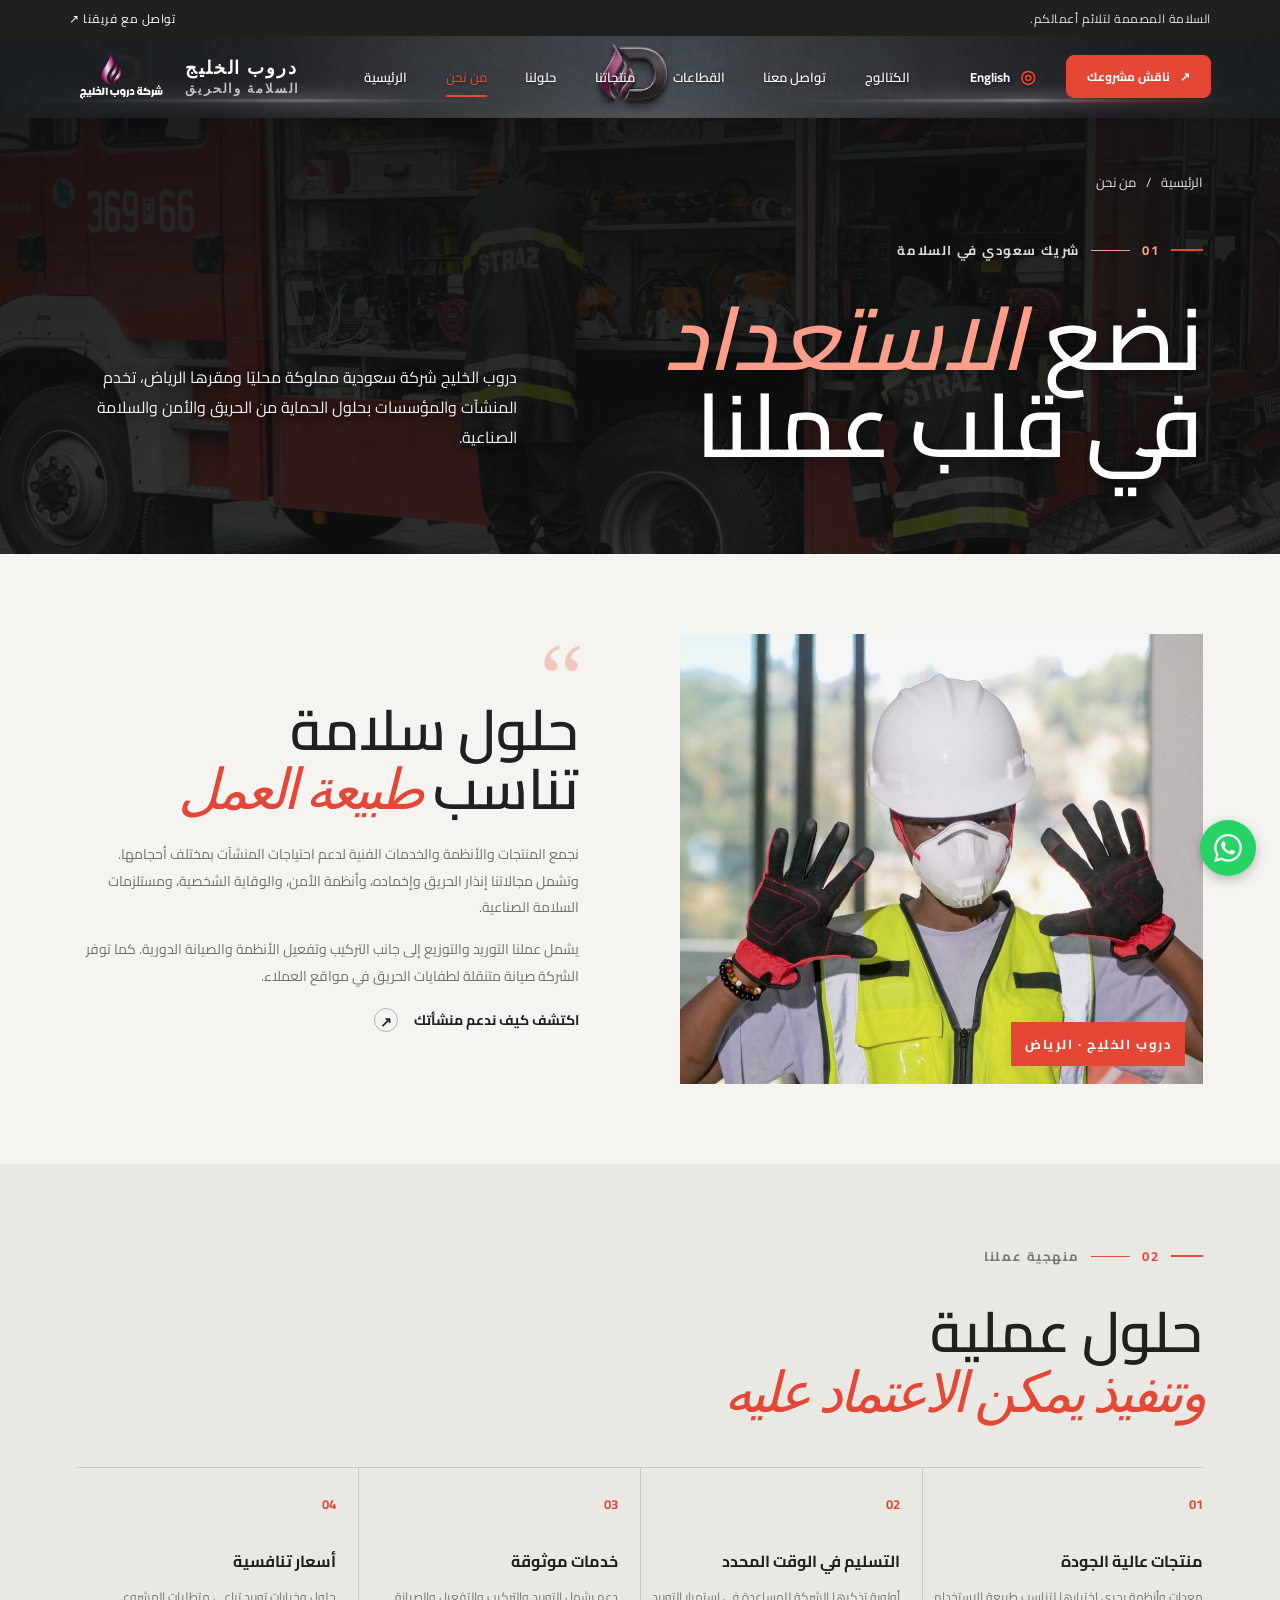
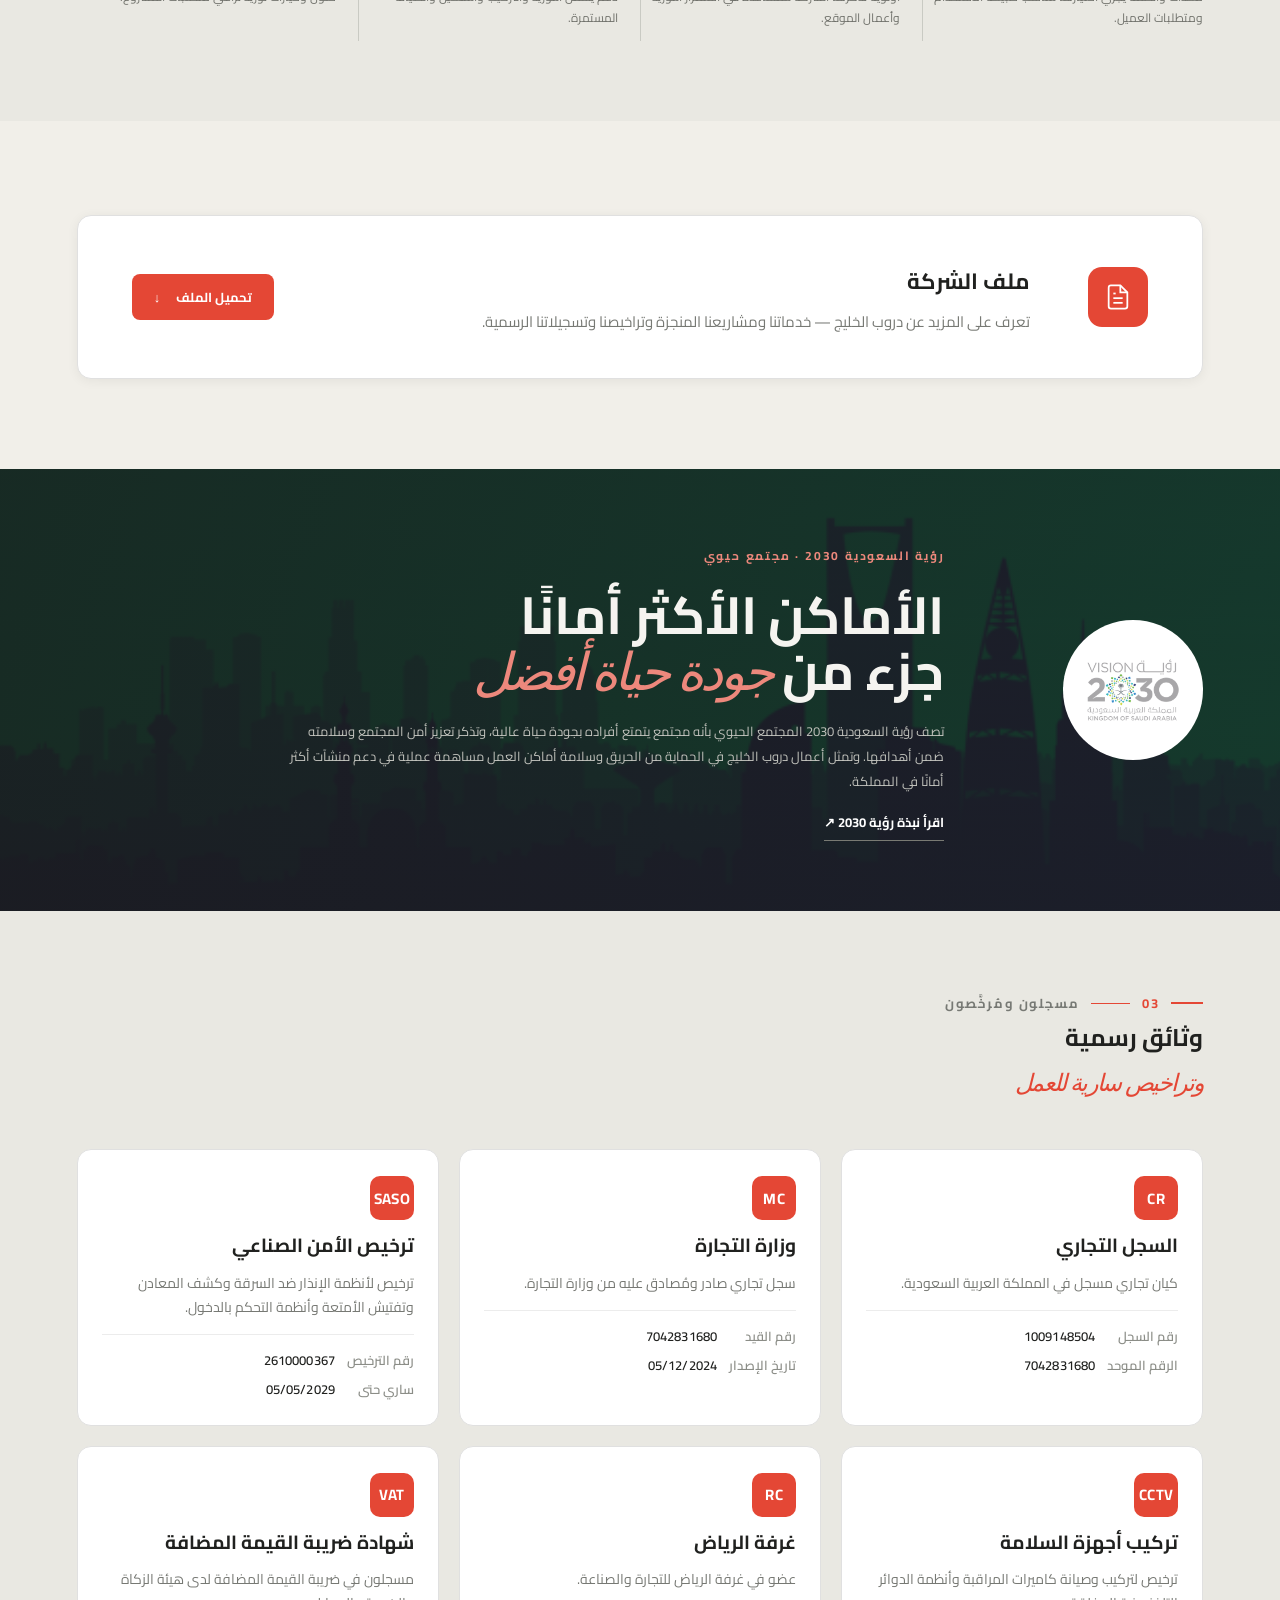
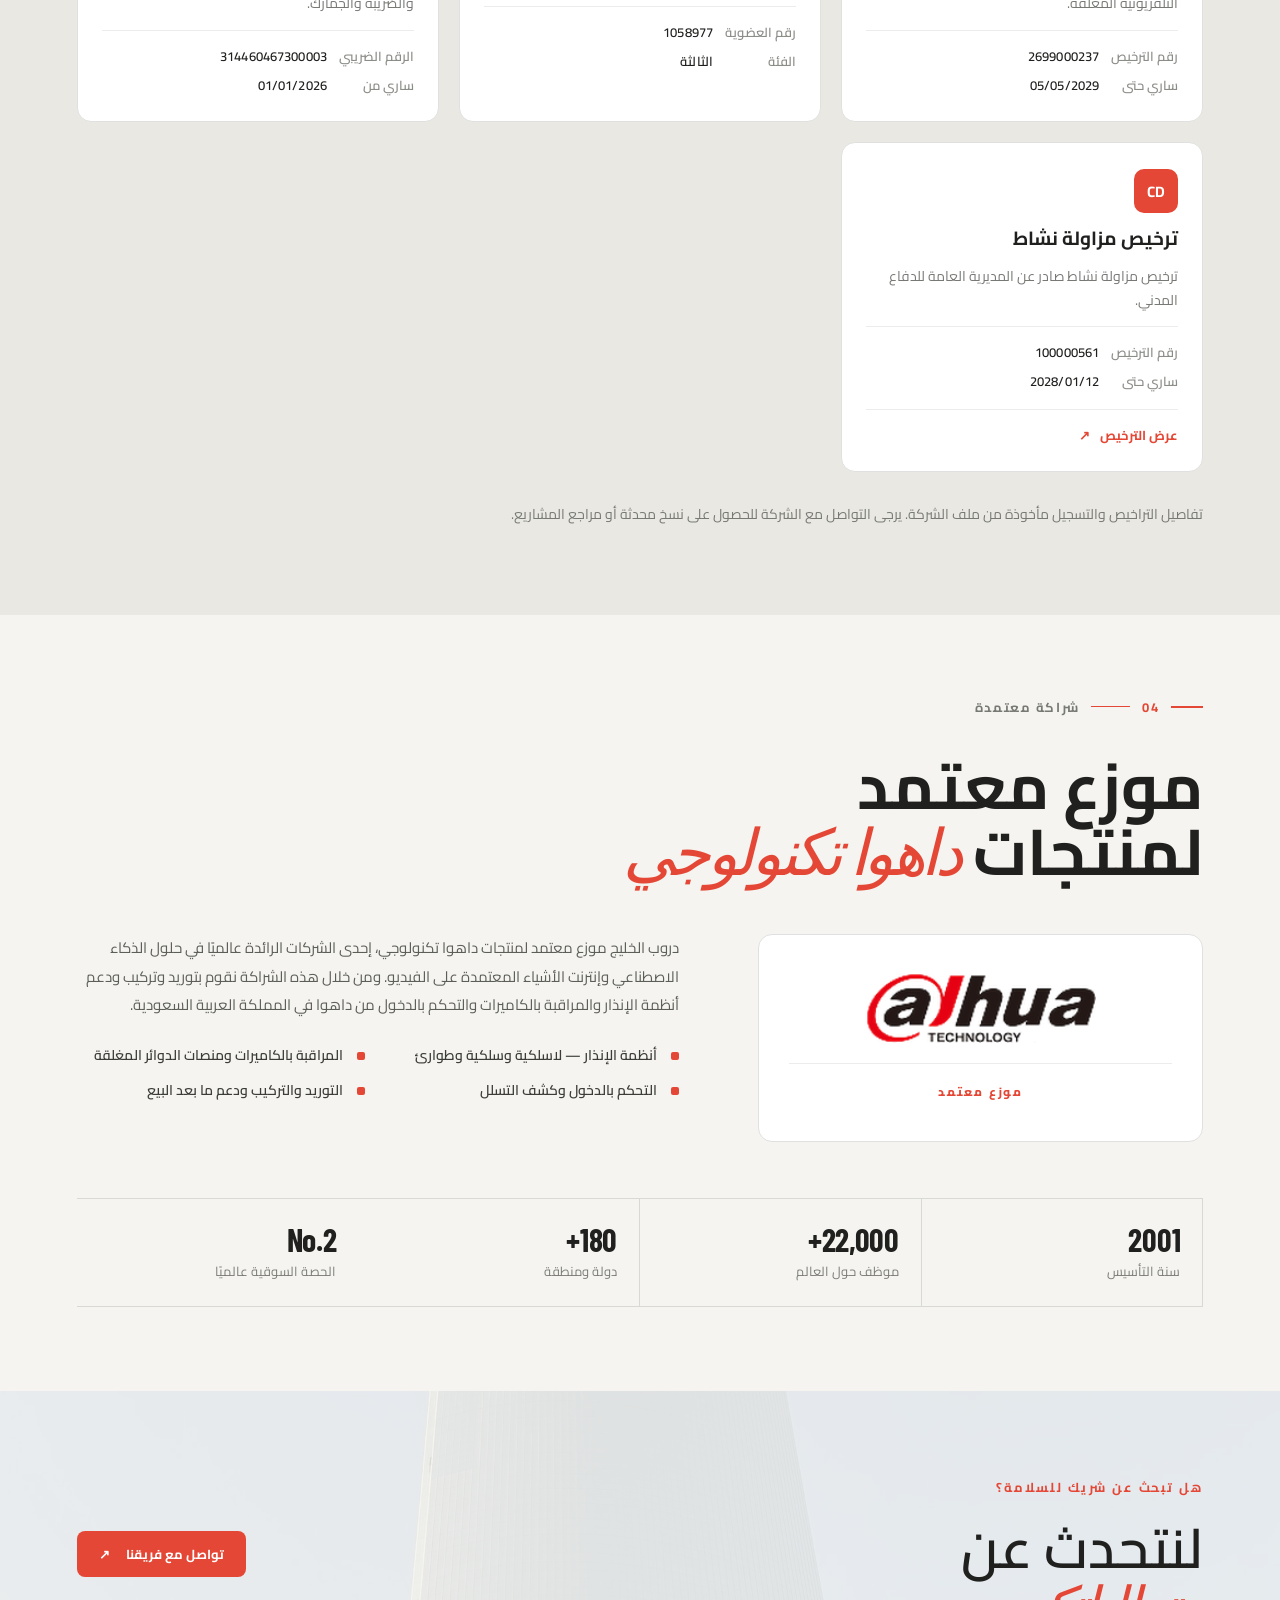
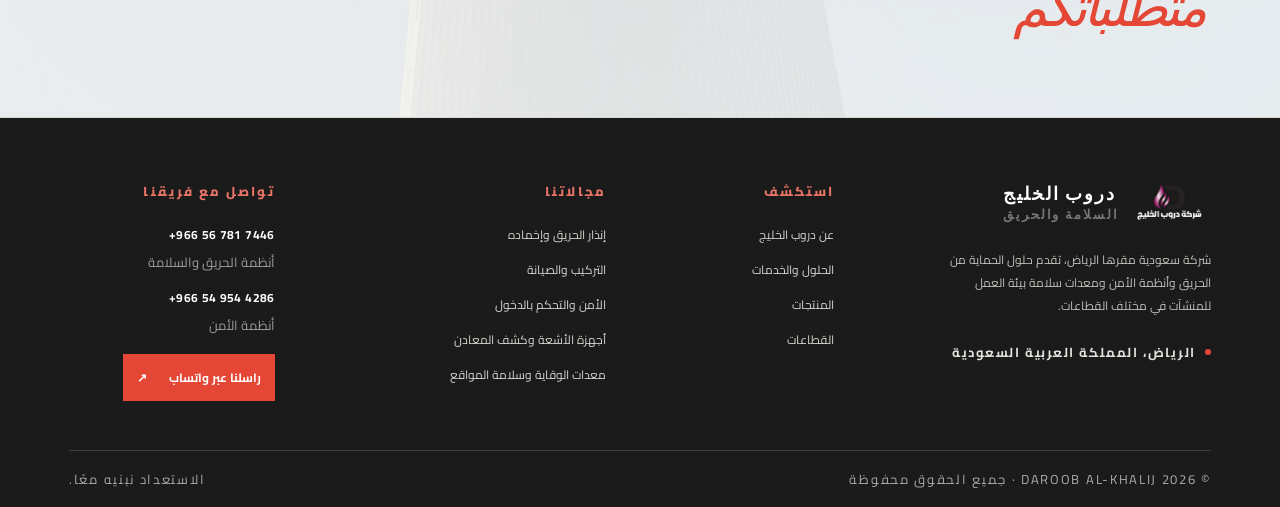
==== commit 343861fc: "Fix footer position - move to end of body, remove duplicate content" ====
--- a/about.html
+++ b/about.html
@@ -8,7 +8,7 @@
   <meta name="twitter:card" content="summary_large_image">
   <meta name="twitter:title" content="Daroob Al-Khalij | Fire &amp; Safety Solutions">
   <meta name="twitter:description" content="Fire protection, safety systems, and industrial safety products for businesses across Saudi Arabia.">
-  <meta name="twitter:image" content="https://obaida404.github.io/firefighting-services-and-products-info/assets/safety-worker.jpg"><link rel="preconnect" href="https://fonts.googleapis.com"><link rel="preconnect" href="https://fonts.gstatic.com" crossorigin><link href="https://fonts.googleapis.com/css2?family=Barlow+Condensed:wght@500;600;700;800&family=DM+Sans:wght@400;500;600;700&family=Manrope:wght@400;500;600;700;800&family=Cairo:wght@400;500;600;700;800&display=swap" rel="stylesheet"><link rel="stylesheet" href="styles.css"><link rel="stylesheet" href="premium.css?v=48"><script src="script.js?v=16" defer></script> </head><body data-page="about"><a href="#main-content" class="skip-link">Skip to main content</a> <main class="inner-page bg-industrial" id="main-content">
+  <meta name="twitter:image" content="https://obaida404.github.io/firefighting-services-and-products-info/assets/safety-worker.jpg"><link rel="preconnect" href="https://fonts.googleapis.com"><link rel="preconnect" href="https://fonts.gstatic.com" crossorigin><link href="https://fonts.googleapis.com/css2?family=Barlow+Condensed:wght@500;600;700;800&family=DM+Sans:wght@400;500;600;700&family=Manrope:wght@400;500;600;700;800&family=Cairo:wght@400;500;600;700;800&display=swap" rel="stylesheet"><link rel="stylesheet" href="styles.css"><link rel="stylesheet" href="premium.css?v=48"><script src="script.js?v=18" defer></script> </head><body data-page="about"><a href="#main-content" class="skip-link">Skip to main content</a> <main class="inner-page bg-industrial" id="main-content">
   <section class="page-hero section-pad"><div class="breadcrumb"><a href="index.html" data-en="Home" data-ar="الرئيسية">Home</a> <span>/</span> <span data-en="About us" data-ar="من نحن">About us</span> </div><div class="page-hero-grid"><div><div class="section-kicker"><span>01</span> <span class="kicker-rule"></span> <span data-en="A SAUDI SAFETY PARTNER" data-ar="شريك سعودي في السلامة">A SAUDI SAFETY PARTNER</span> </div><h1 data-en="Built around<br><em>readiness.</em>" data-ar="نضع <em>الاستعداد </em> <br>في قلب عملنا">Built around<br><em>readiness.</em> </h1></div> <div class="about-hero-support"><p data-en="Daroob Al-Khalij is a Saudi-owned company based in Riyadh, serving businesses and institutions with fire protection, security and industrial safety solutions." data-ar="دروب الخليج شركة سعودية مملوكة محليًا ومقرها الرياض، تخدم المنشآت والمؤسسات بحلول الحماية من الحريق والأمن والسلامة الصناعية.">Daroob Al-Khalij is a Saudi-owned company based in Riyadh, serving businesses and institutions with fire protection, security and industrial safety solutions.</p> </div></div> </section><section class="about-story section-pad"><div class="story-image"><img src="assets/safety-worker.jpg" alt="Safety professional at work on site" data-alt-en="Safety professional at work on site" data-alt-ar="مختص سلامة يعمل في موقع صناعي"><span class="image-tag" data-en="DAROOB AL-KHALIJ · RIYADH" data-ar="دروب الخليج · الرياض">DAROOB AL-KHALIJ · RIYADH</span> </div><div class="story-copy"><span class="story-quote" aria-hidden="true">“</span> <h2 data-en="Safety solutions<br>that fit <em>the work.</em>" data-ar="حلول سلامة <br>تناسب <em>طبيعة العمل </em>">Safety solutions<br>that fit <em>the work.</em> </h2><p data-en="We bring together products, systems and technical services to support the needs of organizations of different sizes. Our focus spans fire alarm and suppression, security systems, personal protection and industrial safety supplies." data-ar="نجمع المنتجات والأنظمة والخدمات الفنية لدعم احتياجات المنشآت بمختلف أحجامها. وتشمل مجالاتنا إنذار الحريق وإخماده، وأنظمة الأمن، والوقاية الشخصية، ومستلزمات السلامة الصناعية.">We bring together products, systems and technical services to support the needs of organizations of different sizes. Our focus spans fire alarm and suppression, security systems, personal protection and industrial safety supplies.</p> <p data-en="Our work includes sourcing and distribution as well as installation, system activation and periodic maintenance. For portable fire extinguishers, the company also describes mobile servicing at customer sites." data-ar="يشمل عملنا التوريد والتوزيع إلى جانب التركيب وتفعيل الأنظمة والصيانة الدورية. كما توفر الشركة صيانة متنقلة لطفايات الحريق في مواقع العملاء.">Our work includes sourcing and distribution as well as installation, system activation and periodic maintenance. For portable fire extinguishers, the company also describes mobile servicing at customer sites.</p> <a class="text-link dark-link" href="solutions.html"><span data-en="See how we can support your site" data-ar="اكتشف كيف ندعم منشأتك">See how we can support your site</span> <span class="link-arrow">↗</span> </a></div> </section><section class="principles section-pad"><div class="section-kicker"><span>02</span> <span class="kicker-rule"></span> <span data-en="HOW WE WORK" data-ar="منهجية عملنا">HOW WE WORK</span> </div><h2 data-en="Useful solutions.<br><em>Dependable delivery.</em>" data-ar="حلول عملية <br><em>وتنفيذ يمكن الاعتماد عليه </em>">Useful solutions.<br><em>Dependable delivery.</em> </h2><div class="principle-grid"><article class="about-feature"><span>01</span> <h3 data-en="Quality products" data-ar="منتجات عالية الجودة">Quality products</h3> <p data-en="Equipment and systems selected to suit the application and the client's requirements." data-ar="معدات وأنظمة يجري اختيارها لتناسب طبيعة الاستخدام ومتطلبات العميل.">Equipment and systems selected to suit the application and the client's requirements.</p> </article><article class="about-feature"><span>02</span> <h3 data-en="Timely delivery" data-ar="التسليم في الوقت المحدد">Timely delivery</h3> <p data-en="A company-stated priority that helps keep procurement and site work moving." data-ar="أولوية تذكرها الشركة للمساعدة في استمرار التوريد وأعمال الموقع.">A company-stated priority that helps keep procurement and site work moving.</p> </article><article class="about-feature"><span>03</span> <h3 data-en="Reliable service" data-ar="خدمات موثوقة">Reliable service</h3> <p data-en="Support across supply, installation, activation and ongoing maintenance." data-ar="دعم يشمل التوريد والتركيب والتفعيل والصيانة المستمرة.">Support across supply, installation, activation and ongoing maintenance.</p> </article><article class="about-feature"><span>04</span> <h3 data-en="Competitive pricing" data-ar="أسعار تنافسية">Competitive pricing</h3> <p data-en="Solutions and sourcing options shaped around project requirements." data-ar="حلول وخيارات توريد تراعي متطلبات المشروع.">Solutions and sourcing options shaped around project requirements.</p> </article></div> </section>
 
 <section class="download-section section-pad">
@@ -23,5 +23,6 @@
 <a class="button button-accent" href="https://drive.google.com/uc?export=download&id=1xwlN5czfYbqOPsmSm5aCshiiprc3Ak3j" target="_blank" rel="noopener"><span data-en="Download Profile" data-ar="تحميل الملف">Download Profile</span> <span aria-hidden="true">↓</span> </a>
 </div>
 </section>
-<section class="vision-feature section-pad"><div class="vision-emblem"><img src="assets/vision2030.png" alt="Saudi Vision 2030" class="vision-logo-img"></div><div><span class="vision-label" data-en="SAUDI VISION 2030 · VIBRANT SOCIETY" data-ar="رؤية السعودية 2030 · مجتمع حيوي">SAUDI VISION 2030 · VIBRANT SOCIETY</span> <h2 data-en="Safer places are part<br>of a <em>better quality of life.</em>" data-ar="الأماكن الأكثر أمانًا <br>جزء من <em>جودة حياة أفضل </em>">Safer places are part<br>of a <em>better quality of life.</em> </h2><p data-en="Saudi Vision 2030 describes a vibrant society as one in which people enjoy a high quality of life, and identifies strengthening the safety and security of society among its objectives. Daroob’s fire protection and workplace safety work is a practical contribution to safer facilities in the Kingdom." data-ar="تصف رؤية السعودية 2030 المجتمع الحيوي بأنه مجتمع يتمتع أفراده بجودة حياة عالية، وتذكر تعزيز أمن المجتمع وسلامته ضمن أهدافها. وتمثل أعمال دروب الخليج في الحماية من الحريق وسلامة أماكن العمل مساهمة عملية في دعم منشآت أكثر أمانًا في المملكة.">Saudi Vision 2030 describes a vibrant society as one in which people enjoy a high quality of life, and identifies strengthening the safety and security of society among its objectives. Daroob’s fire protection and workplace safety work is a practical contribution to safer facilities in the Kingdom.</p> <a class="vision-source" href="https://www.vision2030.gov.sa/en/overview" data-href-en="https://www.vision2030.gov.sa/en/overview" data-href-ar="https://www.vision2030.gov.sa/ar/" target="_blank" rel="noopener" data-en="Read the Vision 2030 overview ↗" data-ar="اقرأ نبذة رؤية 2030 ↗">Read the Vision 2030 overview ↗</a></div></section> <section class="credentials section-pad" id="credentials"><div class="section-kicker"><span>03</span> <span class="kicker-rule"></span> <span data-en="REGISTERED &amp; LICENSED" data-ar="مسجلون ومُرخَّصون">REGISTERED &amp; LICENSED</span> </div><h2 data-en="Officially documented<br><em>and licensed to operate.</em>" data-ar="وثائق رسمية <br><em>وتراخيص سارية للعمل </em>">Officially documented<br><em>and licensed to operate.</em> </h2><div class="credentials-grid"><article class="credential"><span class="credential-mark">CR</span> <h3 data-en="Commercial Registration" data-ar="السجل التجاري">Commercial Registration</h3><p data-en="Registered commercial entity in the Kingdom of Saudi Arabia." data-ar="كيان تجاري مسجل في المملكة العربية السعودية.">Registered commercial entity in the Kingdom of Saudi Arabia.</p><dl><dt data-en="C.R. No." data-ar="رقم السجل">C.R. No.</dt><dd>1009148504</dd><dt data-en="Unified No." data-ar="الرقم الموحد">Unified No.</dt><dd>7042831680</dd></dl></article><article class="credential"><span class="credential-mark">MC</span> <h3 data-en="Ministry of Commerce" data-ar="وزارة التجارة">Ministry of Commerce</h3><p data-en="Commercial registration issued and attested by the Ministry of Commerce." data-ar="سجل تجاري صادر ومُصادق عليه من وزارة التجارة.">Commercial registration issued and attested by the Ministry of Commerce.</p><dl><dt data-en="Record No." data-ar="رقم القيد">Record No.</dt><dd>7042831680</dd><dt data-en="Issued" data-ar="تاريخ الإصدار">Issued</dt><dd>05/12/2024</dd></dl></article><article class="credential"><span class="credential-mark">SASO</span> <h3 data-en="Industrial Security Licence" data-ar="ترخيص الأمن الصناعي">Industrial Security Licence</h3><p data-en="Licensed for anti-theft alarms, metal detection, baggage inspection and access control systems." data-ar="ترخيص لأنظمة الإنذار ضد السرقة وكشف المعادن وتفتيش الأمتعة وأنظمة التحكم بالدخول.">Licensed for anti-theft alarms, metal detection, baggage inspection and access control systems.</p><dl><dt data-en="Licence No." data-ar="رقم الترخيص">Licence No.</dt><dd>2610000367</dd><dt data-en="Valid to" data-ar="ساري حتى">Valid to</dt><dd>05/05/2029</dd></dl></article><article class="credential"><span class="credential-mark">CCTV</span> <h3 data-en="Safety Devices Installation" data-ar="تركيب أجهزة السلامة">Safety Devices Installation</h3><p data-en="Licensed for installation and maintenance of surveillance cameras and CCTV systems." data-ar="ترخيص لتركيب وصيانة كاميرات المراقبة وأنظمة الدوائر التلفزيونية المغلقة.">Licensed for installation and maintenance of surveillance cameras and CCTV systems.</p><dl><dt data-en="Licence No." data-ar="رقم الترخيص">Licence No.</dt><dd>2699000237</dd><dt data-en="Valid to" data-ar="ساري حتى">Valid to</dt><dd>05/05/2029</dd></dl></article><article class="credential"><span class="credential-mark">RC</span> <h3 data-en="Riyadh Chamber" data-ar="غرفة الرياض">Riyadh Chamber</h3><p data-en="Member of the Riyadh Chamber of Commerce and Industry." data-ar="عضو في غرفة الرياض للتجارة والصناعة.">Member of the Riyadh Chamber of Commerce and Industry.</p><dl><dt data-en="Membership" data-ar="رقم العضوية">Membership</dt><dd>1058977</dd><dt data-en="Class" data-ar="الفئة">Class</dt><dd data-en="Third" data-ar="الثالثة">Third</dd></dl></article><article class="credential"><span class="credential-mark">VAT</span> <h3 data-en="VAT Registration" data-ar="شهادة ضريبة القيمة المضافة">VAT Registration</h3><p data-en="VAT registered with the Zakat, Tax and Customs Authority." data-ar="مسجلون في ضريبة القيمة المضافة لدى هيئة الزكاة والضريبة والجمارك.">VAT registered with the Zakat, Tax and Customs Authority.</p><dl><dt data-en="VAT No." data-ar="الرقم الضريبي">VAT No.</dt><dd>314460467300003</dd><dt data-en="Effective" data-ar="ساري من">Effective</dt><dd>01/01/2026</dd></dl></article><a class="credential credential--doc" href="assets/civil-defense-license.pdf" target="_blank" rel="noopener"><span class="credential-mark">CD</span> <h3 data-en="Activity Practice License" data-ar="ترخيص مزاولة نشاط">Activity Practice License</h3><p data-en="Activity practice license issued by the General Directorate of Civil Defense." data-ar="ترخيص مزاولة نشاط صادر عن المديرية العامة للدفاع المدني.">Activity practice license issued by the General Directorate of Civil Defense.</p><dl><dt data-en="License No." data-ar="رقم الترخيص">License No.</dt><dd>100000561</dd><dt data-en="Valid to" data-ar="ساري حتى">Valid to</dt><dd>2028/01/12</dd></dl><span class="credential-link"><span data-en="View license" data-ar="عرض الترخيص">View license</span> <span aria-hidden="true">↗</span></span></a></div><p class="credentials-note" data-en="Licence and registration details are taken from the company profile. Please contact the company for current copies or project references." data-ar="تفاصيل التراخيص والتسجيل مأخوذة من ملف الشركة. يرجى التواصل مع الشركة للحصول على نسخ محدثة أو مراجع المشاريع.">Licence and registration details are taken from the company profile. Please contact the company for current copies or project references.</p></section> <section class="partnership section-pad" id="partnership"><div class="section-kicker"><span>04</span> <span class="kicker-rule"></span> <span data-en="AUTHORIZED PARTNERSHIP" data-ar="شراكة معتمدة">AUTHORIZED PARTNERSHIP</span> </div><h2 data-en="An authorized distributor<br>for <em>Dahua Technology.</em>" data-ar="موزع معتمد <br>لمنتجات <em>داهوا تكنولوجي </em>">An authorized distributor<br>for <em>Dahua Technology.</em> </h2><div class="partnership-grid"><div class="partnership-brand"><img src="assets/suppliers/dahua.png" alt="Dahua Technology" data-alt-en="Dahua Technology" data-alt-ar="داهوا تكنولوجي"><span data-en="AUTHORIZED DISTRIBUTOR" data-ar="موزع معتمد">AUTHORIZED DISTRIBUTOR</span> </div><div class="partnership-copy"><p data-en="Daroob Al-Khalij is an authorized distributor of Dahua Technology, a world-leading video-centric AIoT solution and service provider. Through this partnership we supply, install and support Dahua alarm, video surveillance and access control systems in the Kingdom of Saudi Arabia." data-ar="دروب الخليج موزع معتمد لمنتجات داهوا تكنولوجي، إحدى الشركات الرائدة عالميًا في حلول الذكاء الاصطناعي وإنترنت الأشياء المعتمدة على الفيديو. ومن خلال هذه الشراكة نقوم بتوريد وتركيب ودعم أنظمة الإنذار والمراقبة بالكاميرات والتحكم بالدخول من داهوا في المملكة العربية السعودية.">Daroob Al-Khalij is an authorized distributor of Dahua Technology, a world-leading video-centric AIoT solution and service provider. Through this partnership we supply, install and support Dahua alarm, video surveillance and access control systems in the Kingdom of Saudi Arabia.</p> <ul class="partnership-list"><li data-en="Alarm systems — wireless, wired and emergency" data-ar="أنظمة الإنذار — لاسلكية وسلكية وطوارئ">Alarm systems — wireless, wired and emergency</li><li data-en="Video surveillance and CCTV platforms" data-ar="المراقبة بالكاميرات ومنصات الدوائر المغلقة">Video surveillance and CCTV platforms</li><li data-en="Access control and intrusion detection" data-ar="التحكم بالدخول وكشف التسلل">Access control and intrusion detection</li><li data-en="Supply, installation and after-sales support" data-ar="التوريد والتركيب ودعم ما بعد البيع">Supply, installation and after-sales support</li></ul></div></div><div class="partnership-facts"><div><b>2001</b> <span data-en="Founded" data-ar="سنة التأسيس">Founded</span> </div><div><b>22,000+</b> <span data-en="Employees worldwide" data-ar="موظف حول العالم">Employees worldwide</span> </div><div><b>180+</b> <span data-en="Countries &amp; regions served" data-ar="دولة ومنطقة">Countries &amp; regions served</span> </div><div><b>No.2</b> <span data-en="Global market share" data-ar="الحصة السوقية عالميًا">Global market share</span> </div></div></section> <section class="page-end section-pad"><div><span data-en="NEED A SAFETY PARTNER?" data-ar="هل تبحث عن شريك للسلامة؟">NEED A SAFETY PARTNER?</span> <h2 data-en="Let’s talk about<br><em>your requirements.</em>" data-ar="لنتحدث عن <br><em>متطلباتكم </em>">Let’s talk about<br><em>your requirements.</em> </h2></div> <a class="button button-accent" href="contact.html"><span data-en="Contact our team" data-ar="تواصل مع فريقنا">Contact our team</span> <span>↗</span> </a></section> </main><div id="site-footer"></div> </body></html>
-<section class="vision-feature section-pad"><div class="vision-emblem"><img src="assets/vision2030.png" alt="Saudi Vision 2030" class="vision-logo-img"></div><div><span class="vision-label" data-en="SAUDI VISION 2030 · VIBRANT SOCIETY" data-ar="رؤية السعودية 2030 · مجتمع حيوي">SAUDI VISION 2030 · VIBRANT SOCIETY</span> <h2 data-en="Safer places are part<br>of a <em>better quality of life.</em>" data-ar="الأماكن الأكثر أمانًا <br>جزء من <em>جودة حياة أفضل </em>">Safer places are part<br>of a <em>better quality of life.</em> </h2><p data-en="Saudi Vision 2030 describes a vibrant society as one in which people enjoy a high quality of life, and identifies strengthening the safety and security of society among its objectives. Daroob’s fire protection and workplace safety work is a practical contribution to safer facilities in the Kingdom." data-ar="تصف رؤية السعودية 2030 المجتمع الحيوي بأنه مجتمع يتمتع أفراده بجودة حياة عالية، وتذكر تعزيز أمن المجتمع وسلامته ضمن أهدافها. وتمثل أعمال دروب الخليج في الحماية من الحريق وسلامة أماكن العمل مساهمة عملية في دعم منشآت أكثر أمانًا في المملكة.">Saudi Vision 2030 describes a vibrant society as one in which people enjoy a high quality of life, and identifies strengthening the safety and security of society among its objectives. Daroob’s fire protection and workplace safety work is a practical contribution to safer facilities in the Kingdom.</p> <a class="vision-source" href="https://www.vision2030.gov.sa/en/overview" data-href-en="https://www.vision2030.gov.sa/en/overview" data-href-ar="https://www.vision2030.gov.sa/ar/" target="_blank" rel="noopener" data-en="Read the Vision 2030 overview ↗" data-ar="اقرأ نبذة رؤية 2030 ↗">Read the Vision 2030 overview ↗</a></div></section> <section class="credentials section-pad" id="credentials"><div class="section-kicker"><span>03</span> <span class="kicker-rule"></span> <span data-en="REGISTERED &amp; LICENSED" data-ar="مسجلون ومُرخَّصون">REGISTERED &amp; LICENSED</span> </div><h2 data-en="Officially documented<br><em>and licensed to operate.</em>" data-ar="وثائق رسمية <br><em>وتراخيص سارية للعمل </em>">Officially documented<br><em>and licensed to operate.</em> </h2><div class="credentials-grid"><article class="credential"><span class="credential-mark">CR</span> <h3 data-en="Commercial Registration" data-ar="السجل التجاري">Commercial Registration</h3><p data-en="Registered commercial entity in the Kingdom of Saudi Arabia." data-ar="كيان تجاري مسجل في المملكة العربية السعودية.">Registered commercial entity in the Kingdom of Saudi Arabia.</p><dl><dt data-en="C.R. No." data-ar="رقم السجل">C.R. No.</dt><dd>1009148504</dd><dt data-en="Unified No." data-ar="الرقم الموحد">Unified No.</dt><dd>7042831680</dd></dl></article><article class="credential"><span class="credential-mark">MC</span> <h3 data-en="Ministry of Commerce" data-ar="وزارة التجارة">Ministry of Commerce</h3><p data-en="Commercial registration issued and attested by the Ministry of Commerce." data-ar="سجل تجاري صادر ومُصادق عليه من وزارة التجارة.">Commercial registration issued and attested by the Ministry of Commerce.</p><dl><dt data-en="Record No." data-ar="رقم القيد">Record No.</dt><dd>7042831680</dd><dt data-en="Issued" data-ar="تاريخ الإصدار">Issued</dt><dd>05/12/2024</dd></dl></article><article class="credential"><span class="credential-mark">SASO</span> <h3 data-en="Industrial Security Licence" data-ar="ترخيص الأمن الصناعي">Industrial Security Licence</h3><p data-en="Licensed for anti-theft alarms, metal detection, baggage inspection and access control systems." data-ar="ترخيص لأنظمة الإنذار ضد السرقة وكشف المعادن وتفتيش الأمتعة وأنظمة التحكم بالدخول.">Licensed for anti-theft alarms, metal detection, baggage inspection and access control systems.</p><dl><dt data-en="Licence No." data-ar="رقم الترخيص">Licence No.</dt><dd>2610000367</dd><dt data-en="Valid to" data-ar="ساري حتى">Valid to</dt><dd>05/05/2029</dd></dl></article><article class="credential"><span class="credential-mark">CCTV</span> <h3 data-en="Safety Devices Installation" data-ar="تركيب أجهزة السلامة">Safety Devices Installation</h3><p data-en="Licensed for installation and maintenance of surveillance cameras and CCTV systems." data-ar="ترخيص لتركيب وصيانة كاميرات المراقبة وأنظمة الدوائر التلفزيونية المغلقة.">Licensed for installation and maintenance of surveillance cameras and CCTV systems.</p><dl><dt data-en="Licence No." data-ar="رقم الترخيص">Licence No.</dt><dd>2699000237</dd><dt data-en="Valid to" data-ar="ساري حتى">Valid to</dt><dd>05/05/2029</dd></dl></article><article class="credential"><span class="credential-mark">RC</span> <h3 data-en="Riyadh Chamber" data-ar="غرفة الرياض">Riyadh Chamber</h3><p data-en="Member of the Riyadh Chamber of Commerce and Industry." data-ar="عضو في غرفة الرياض للتجارة والصناعة.">Member of the Riyadh Chamber of Commerce and Industry.</p><dl><dt data-en="Membership" data-ar="رقم العضوية">Membership</dt><dd>1058977</dd><dt data-en="Class" data-ar="الفئة">Class</dt><dd data-en="Third" data-ar="الثالثة">Third</dd></dl></article><article class="credential"><span class="credential-mark">VAT</span> <h3 data-en="VAT Registration" data-ar="شهادة ضريبة القيمة المضافة">VAT Registration</h3><p data-en="VAT registered with the Zakat, Tax and Customs Authority." data-ar="مسجلون في ضريبة القيمة المضافة لدى هيئة الزكاة والضريبة والجمارك.">VAT registered with the Zakat, Tax and Customs Authority.</p><dl><dt data-en="VAT No." data-ar="الرقم الضريبي">VAT No.</dt><dd>314460467300003</dd><dt data-en="Effective" data-ar="ساري من">Effective</dt><dd>01/01/2026</dd></dl></article><a class="credential credential--doc" href="assets/civil-defense-license.pdf" target="_blank" rel="noopener"><span class="credential-mark">CD</span> <h3 data-en="Activity Practice License" data-ar="ترخيص مزاولة نشاط">Activity Practice License</h3><p data-en="Activity practice license issued by the General Directorate of Civil Defense." data-ar="ترخيص مزاولة نشاط صادر عن المديرية العامة للدفاع المدني.">Activity practice license issued by the General Directorate of Civil Defense.</p><dl><dt data-en="License No." data-ar="رقم الترخيص">License No.</dt><dd>100000561</dd><dt data-en="Valid to" data-ar="ساري حتى">Valid to</dt><dd>2028/01/12</dd></dl><span class="credential-link"><span data-en="View license" data-ar="عرض الترخيص">View license</span> <span aria-hidden="true">↗</span></span></a></div><p class="credentials-note" data-en="Licence and registration details are taken from the company profile. Please contact the company for current copies or project references." data-ar="تفاصيل التراخيص والتسجيل مأخوذة من ملف الشركة. يرجى التواصل مع الشركة للحصول على نسخ محدثة أو مراجع المشاريع.">Licence and registration details are taken from the company profile. Please contact the company for current copies or project references.</p></section> <section class="partnership section-pad" id="partnership"><div class="section-kicker"><span>04</span> <span class="kicker-rule"></span> <span data-en="AUTHORIZED PARTNERSHIP" data-ar="شراكة معتمدة">AUTHORIZED PARTNERSHIP</span> </div><h2 data-en="An authorized distributor<br>for <em>Dahua Technology.</em>" data-ar="موزع معتمد <br>لمنتجات <em>داهوا تكنولوجي </em>">An authorized distributor<br>for <em>Dahua Technology.</em> </h2><div class="partnership-grid"><div class="partnership-brand"><img src="assets/suppliers/dahua.png" alt="Dahua Technology" data-alt-en="Dahua Technology" data-alt-ar="داهوا تكنولوجي"><span data-en="AUTHORIZED DISTRIBUTOR" data-ar="موزع معتمد">AUTHORIZED DISTRIBUTOR</span> </div><div class="partnership-copy"><p data-en="Daroob Al-Khalij is an authorized distributor of Dahua Technology, a world-leading video-centric AIoT solution and service provider. Through this partnership we supply, install and support Dahua alarm, video surveillance and access control systems in the Kingdom of Saudi Arabia." data-ar="دروب الخليج موزع معتمد لمنتجات داهوا تكنولوجي، إحدى الشركات الرائدة عالميًا في حلول الذكاء الاصطناعي وإنترنت الأشياء المعتمدة على الفيديو. ومن خلال هذه الشراكة نقوم بتوريد وتركيب ودعم أنظمة الإنذار والمراقبة بالكاميرات والتحكم بالدخول من داهوا في المملكة العربية السعودية.">Daroob Al-Khalij is an authorized distributor of Dahua Technology, a world-leading video-centric AIoT solution and service provider. Through this partnership we supply, install and support Dahua alarm, video surveillance and access control systems in the Kingdom of Saudi Arabia.</p> <ul class="partnership-list"><li data-en="Alarm systems — wireless, wired and emergency" data-ar="أنظمة الإنذار — لاسلكية وسلكية وطوارئ">Alarm systems — wireless, wired and emergency</li><li data-en="Video surveillance and CCTV platforms" data-ar="المراقبة بالكاميرات ومنصات الدوائر المغلقة">Video surveillance and CCTV platforms</li><li data-en="Access control and intrusion detection" data-ar="التحكم بالدخول وكشف التسلل">Access control and intrusion detection</li><li data-en="Supply, installation and after-sales support" data-ar="التوريد والتركيب ودعم ما بعد البيع">Supply, installation and after-sales support</li></ul></div></div><div class="partnership-facts"><div><b>2001</b> <span data-en="Founded" data-ar="سنة التأسيس">Founded</span> </div><div><b>22,000+</b> <span data-en="Employees worldwide" data-ar="موظف حول العالم">Employees worldwide</span> </div><div><b>180+</b> <span data-en="Countries &amp; regions served" data-ar="دولة ومنطقة">Countries &amp; regions served</span> </div><div><b>No.2</b> <span data-en="Global market share" data-ar="الحصة السوقية عالميًا">Global market share</span> </div></div></section> <section class="page-end section-pad"><div><span data-en="NEED A SAFETY PARTNER?" data-ar="هل تبحث عن شريك للسلامة؟">NEED A SAFETY PARTNER?</span> <h2 data-en="Let’s talk about<br><em>your requirements.</em>" data-ar="لنتحدث عن <br><em>متطلباتكم </em>">Let’s talk about<br><em>your requirements.</em> </h2></div> <a class="button button-accent" href="contact.html"><span data-en="Contact our team" data-ar="تواصل مع فريقنا">Contact our team</span> <span>↗</span> </a></section> </main><div id="site-footer"></div> </body></html>
+<section class="vision-feature section-pad"><div class="vision-emblem"><img src="assets/vision2030.png" alt="Saudi Vision 2030" class="vision-logo-img"></div><div><span class="vision-label" data-en="SAUDI VISION 2030 · VIBRANT SOCIETY" data-ar="رؤية السعودية 2030 · مجتمع حيوي">SAUDI VISION 2030 · VIBRANT SOCIETY</span> <h2 data-en="Safer places are part<br>of a <em>better quality of life.</em>" data-ar="الأماكن الأكثر أمانًا <br>جزء من <em>جودة حياة أفضل </em>">Safer places are part<br>of a <em>better quality of life.</em> </h2><p data-en="Saudi Vision 2030 describes a vibrant society as one in which people enjoy a high quality of life, and identifies strengthening the safety and security of society among its objectives. Daroob’s fire protection and workplace safety work is a practical contribution to safer facilities in the Kingdom." data-ar="تصف رؤية السعودية 2030 المجتمع الحيوي بأنه مجتمع يتمتع أفراده بجودة حياة عالية، وتذكر تعزيز أمن المجتمع وسلامته ضمن أهدافها. وتمثل أعمال دروب الخليج في الحماية من الحريق وسلامة أماكن العمل مساهمة عملية في دعم منشآت أكثر أمانًا في المملكة.">Saudi Vision 2030 describes a vibrant society as one in which people enjoy a high quality of life, and identifies strengthening the safety and security of society among its objectives. Daroob’s fire protection and workplace safety work is a practical contribution to safer facilities in the Kingdom.</p> <a class="vision-source" href="https://www.vision2030.gov.sa/en/overview" data-href-en="https://www.vision2030.gov.sa/en/overview" data-href-ar="https://www.vision2030.gov.sa/ar/" target="_blank" rel="noopener" data-en="Read the Vision 2030 overview ↗" data-ar="اقرأ نبذة رؤية 2030 ↗">Read the Vision 2030 overview ↗</a></div></section> <section class="credentials section-pad" id="credentials"><div class="section-kicker"><span>03</span> <span class="kicker-rule"></span> <span data-en="REGISTERED &amp; LICENSED" data-ar="مسجلون ومُرخَّصون">REGISTERED &amp; LICENSED</span> </div><h2 data-en="Officially documented<br><em>and licensed to operate.</em>" data-ar="وثائق رسمية <br><em>وتراخيص سارية للعمل </em>">Officially documented<br><em>and licensed to operate.</em> </h2><div class="credentials-grid"><article class="credential"><span class="credential-mark">CR</span> <h3 data-en="Commercial Registration" data-ar="السجل التجاري">Commercial Registration</h3><p data-en="Registered commercial entity in the Kingdom of Saudi Arabia." data-ar="كيان تجاري مسجل في المملكة العربية السعودية.">Registered commercial entity in the Kingdom of Saudi Arabia.</p><dl><dt data-en="C.R. No." data-ar="رقم السجل">C.R. No.</dt><dd>1009148504</dd><dt data-en="Unified No." data-ar="الرقم الموحد">Unified No.</dt><dd>7042831680</dd></dl></article><article class="credential"><span class="credential-mark">MC</span> <h3 data-en="Ministry of Commerce" data-ar="وزارة التجارة">Ministry of Commerce</h3><p data-en="Commercial registration issued and attested by the Ministry of Commerce." data-ar="سجل تجاري صادر ومُصادق عليه من وزارة التجارة.">Commercial registration issued and attested by the Ministry of Commerce.</p><dl><dt data-en="Record No." data-ar="رقم القيد">Record No.</dt><dd>7042831680</dd><dt data-en="Issued" data-ar="تاريخ الإصدار">Issued</dt><dd>05/12/2024</dd></dl></article><article class="credential"><span class="credential-mark">SASO</span> <h3 data-en="Industrial Security Licence" data-ar="ترخيص الأمن الصناعي">Industrial Security Licence</h3><p data-en="Licensed for anti-theft alarms, metal detection, baggage inspection and access control systems." data-ar="ترخيص لأنظمة الإنذار ضد السرقة وكشف المعادن وتفتيش الأمتعة وأنظمة التحكم بالدخول.">Licensed for anti-theft alarms, metal detection, baggage inspection and access control systems.</p><dl><dt data-en="Licence No." data-ar="رقم الترخيص">Licence No.</dt><dd>2610000367</dd><dt data-en="Valid to" data-ar="ساري حتى">Valid to</dt><dd>05/05/2029</dd></dl></article><article class="credential"><span class="credential-mark">CCTV</span> <h3 data-en="Safety Devices Installation" data-ar="تركيب أجهزة السلامة">Safety Devices Installation</h3><p data-en="Licensed for installation and maintenance of surveillance cameras and CCTV systems." data-ar="ترخيص لتركيب وصيانة كاميرات المراقبة وأنظمة الدوائر التلفزيونية المغلقة.">Licensed for installation and maintenance of surveillance cameras and CCTV systems.</p><dl><dt data-en="Licence No." data-ar="رقم الترخيص">Licence No.</dt><dd>2699000237</dd><dt data-en="Valid to" data-ar="ساري حتى">Valid to</dt><dd>05/05/2029</dd></dl></article><article class="credential"><span class="credential-mark">RC</span> <h3 data-en="Riyadh Chamber" data-ar="غرفة الرياض">Riyadh Chamber</h3><p data-en="Member of the Riyadh Chamber of Commerce and Industry." data-ar="عضو في غرفة الرياض للتجارة والصناعة.">Member of the Riyadh Chamber of Commerce and Industry.</p><dl><dt data-en="Membership" data-ar="رقم العضوية">Membership</dt><dd>1058977</dd><dt data-en="Class" data-ar="الفئة">Class</dt><dd data-en="Third" data-ar="الثالثة">Third</dd></dl></article><article class="credential"><span class="credential-mark">VAT</span> <h3 data-en="VAT Registration" data-ar="شهادة ضريبة القيمة المضافة">VAT Registration</h3><p data-en="VAT registered with the Zakat, Tax and Customs Authority." data-ar="مسجلون في ضريبة القيمة المضافة لدى هيئة الزكاة والضريبة والجمارك.">VAT registered with the Zakat, Tax and Customs Authority.</p><dl><dt data-en="VAT No." data-ar="الرقم الضريبي">VAT No.</dt><dd>314460467300003</dd><dt data-en="Effective" data-ar="ساري من">Effective</dt><dd>01/01/2026</dd></dl></article><a class="credential credential--doc" href="assets/civil-defense-license.pdf" target="_blank" rel="noopener"><span class="credential-mark">CD</span> <h3 data-en="Activity Practice License" data-ar="ترخيص مزاولة نشاط">Activity Practice License</h3><p data-en="Activity practice license issued by the General Directorate of Civil Defense." data-ar="ترخيص مزاولة نشاط صادر عن المديرية العامة للدفاع المدني.">Activity practice license issued by the General Directorate of Civil Defense.</p><dl><dt data-en="License No." data-ar="رقم الترخيص">License No.</dt><dd>100000561</dd><dt data-en="Valid to" data-ar="ساري حتى">Valid to</dt><dd>2028/01/12</dd></dl><span class="credential-link"><span data-en="View license" data-ar="عرض الترخيص">View license</span> <span aria-hidden="true">↗</span></span></a></div><p class="credentials-note" data-en="Licence and registration details are taken from the company profile. Please contact the company for current copies or project references." data-ar="تفاصيل التراخيص والتسجيل مأخوذة من ملف الشركة. يرجى التواصل مع الشركة للحصول على نسخ محدثة أو مراجع المشاريع.">Licence and registration details are taken from the company profile. Please contact the company for current copies or project references.</p></section> <section class="partnership section-pad" id="partnership"><div class="section-kicker"><span>04</span> <span class="kicker-rule"></span> <span data-en="AUTHORIZED PARTNERSHIP" data-ar="شراكة معتمدة">AUTHORIZED PARTNERSHIP</span> </div><h2 data-en="An authorized distributor<br>for <em>Dahua Technology.</em>" data-ar="موزع معتمد <br>لمنتجات <em>داهوا تكنولوجي </em>">An authorized distributor<br>for <em>Dahua Technology.</em> </h2><div class="partnership-grid"><div class="partnership-brand"><img src="assets/suppliers/dahua.png" alt="Dahua Technology" data-alt-en="Dahua Technology" data-alt-ar="داهوا تكنولوجي"><span data-en="AUTHORIZED DISTRIBUTOR" data-ar="موزع معتمد">AUTHORIZED DISTRIBUTOR</span> </div><div class="partnership-copy"><p data-en="Daroob Al-Khalij is an authorized distributor of Dahua Technology, a world-leading video-centric AIoT solution and service provider. Through this partnership we supply, install and support Dahua alarm, video surveillance and access control systems in the Kingdom of Saudi Arabia." data-ar="دروب الخليج موزع معتمد لمنتجات داهوا تكنولوجي، إحدى الشركات الرائدة عالميًا في حلول الذكاء الاصطناعي وإنترنت الأشياء المعتمدة على الفيديو. ومن خلال هذه الشراكة نقوم بتوريد وتركيب ودعم أنظمة الإنذار والمراقبة بالكاميرات والتحكم بالدخول من داهوا في المملكة العربية السعودية.">Daroob Al-Khalij is an authorized distributor of Dahua Technology, a world-leading video-centric AIoT solution and service provider. Through this partnership we supply, install and support Dahua alarm, video surveillance and access control systems in the Kingdom of Saudi Arabia.</p> <ul class="partnership-list"><li data-en="Alarm systems — wireless, wired and emergency" data-ar="أنظمة الإنذار — لاسلكية وسلكية وطوارئ">Alarm systems — wireless, wired and emergency</li><li data-en="Video surveillance and CCTV platforms" data-ar="المراقبة بالكاميرات ومنصات الدوائر المغلقة">Video surveillance and CCTV platforms</li><li data-en="Access control and intrusion detection" data-ar="التحكم بالدخول وكشف التسلل">Access control and intrusion detection</li><li data-en="Supply, installation and after-sales support" data-ar="التوريد والتركيب ودعم ما بعد البيع">Supply, installation and after-sales support</li></ul></div></div><div class="partnership-facts"><div><b>2001</b> <span data-en="Founded" data-ar="سنة التأسيس">Founded</span> </div><div><b>22,000+</b> <span data-en="Employees worldwide" data-ar="موظف حول العالم">Employees worldwide</span> </div><div><b>180+</b> <span data-en="Countries &amp; regions served" data-ar="دولة ومنطقة">Countries &amp; regions served</span> </div><div><b>No.2</b> <span data-en="Global market share" data-ar="الحصة السوقية عالميًا">Global market share</span> </div></div></section> <section class="page-end section-pad"><div><span data-en="NEED A SAFETY PARTNER?" data-ar="هل تبحث عن شريك للسلامة؟">NEED A SAFETY PARTNER?</span> <h2 data-en="Let’s talk about<br><em>your requirements.</em>" data-ar="لنتحدث عن <br><em>متطلباتكم </em>">Let’s talk about<br><em>your requirements.</em> </h2></div> <a class="button button-accent" href="contact.html"><span data-en="Contact our team" data-ar="تواصل مع فريقنا">Contact our team</span> <span>↗</span> </a></section> </main>
+<div id="site-footer"></div>
+</body></html>
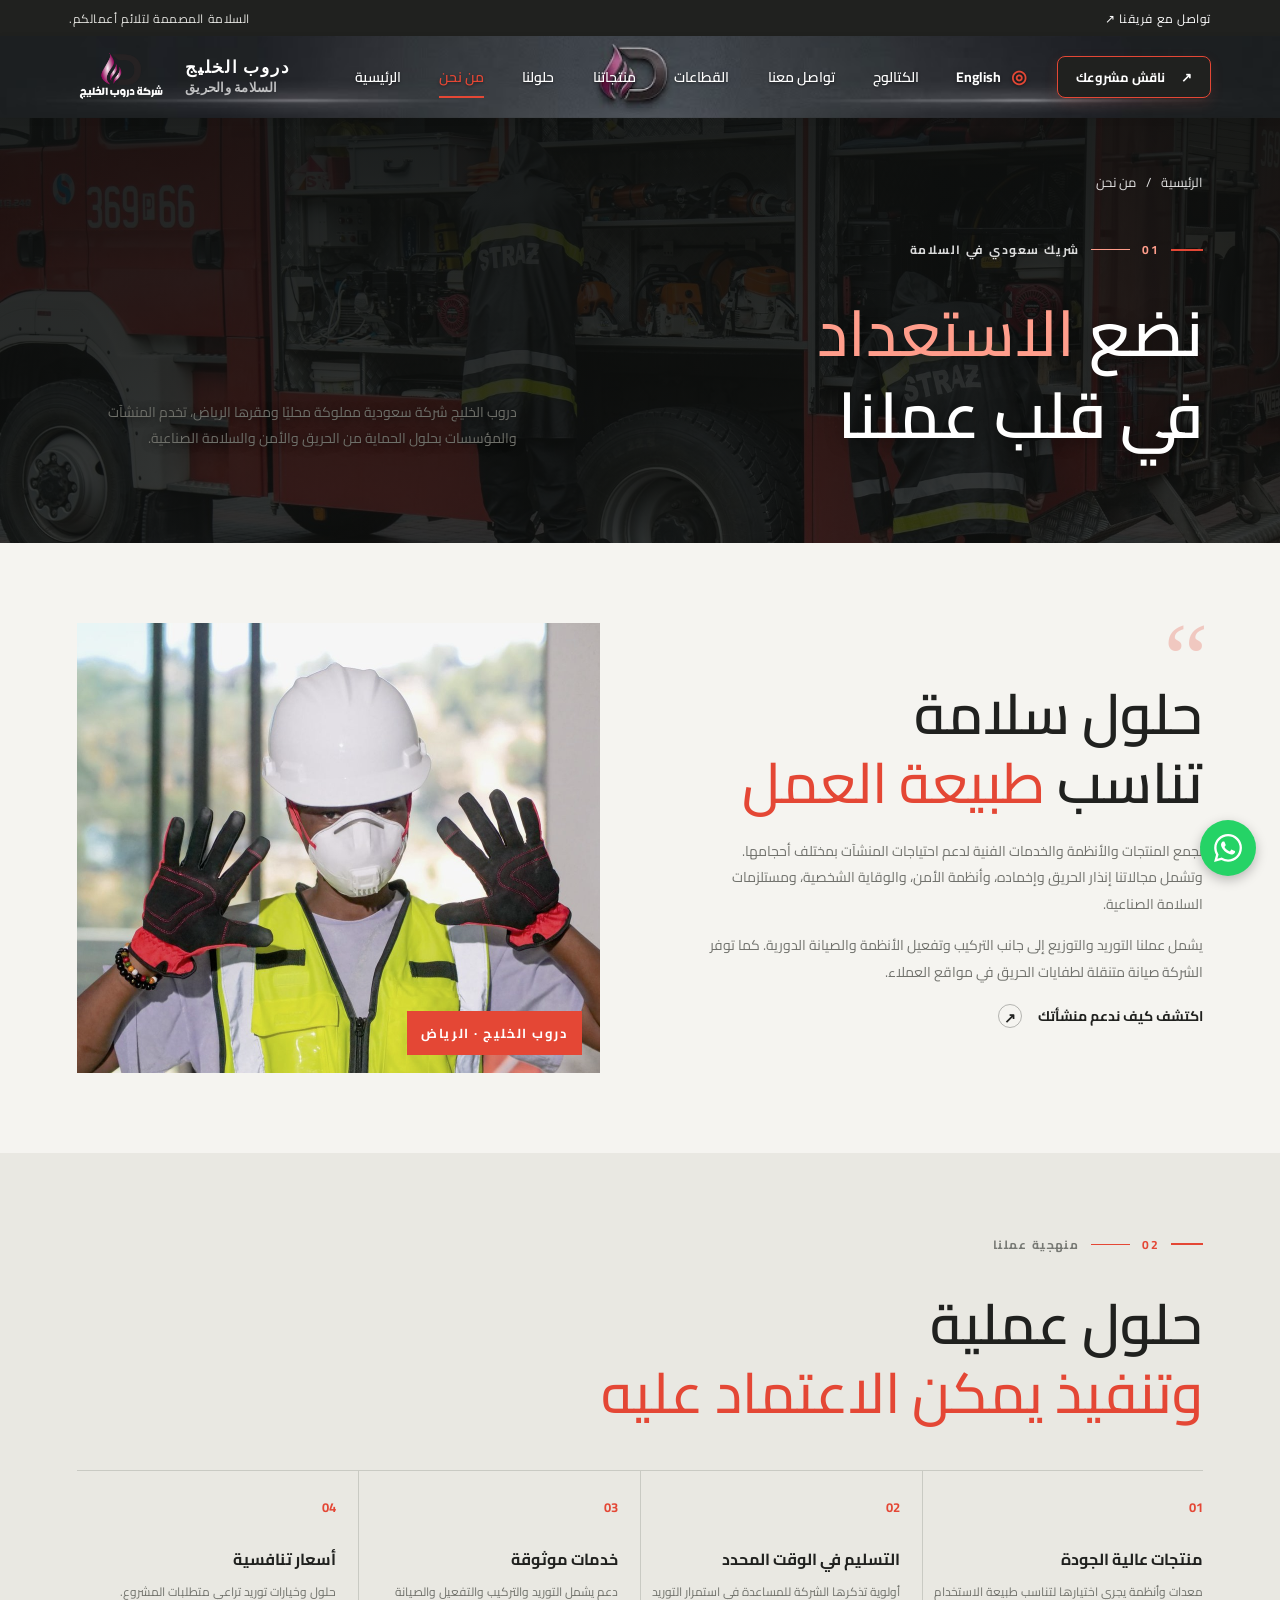
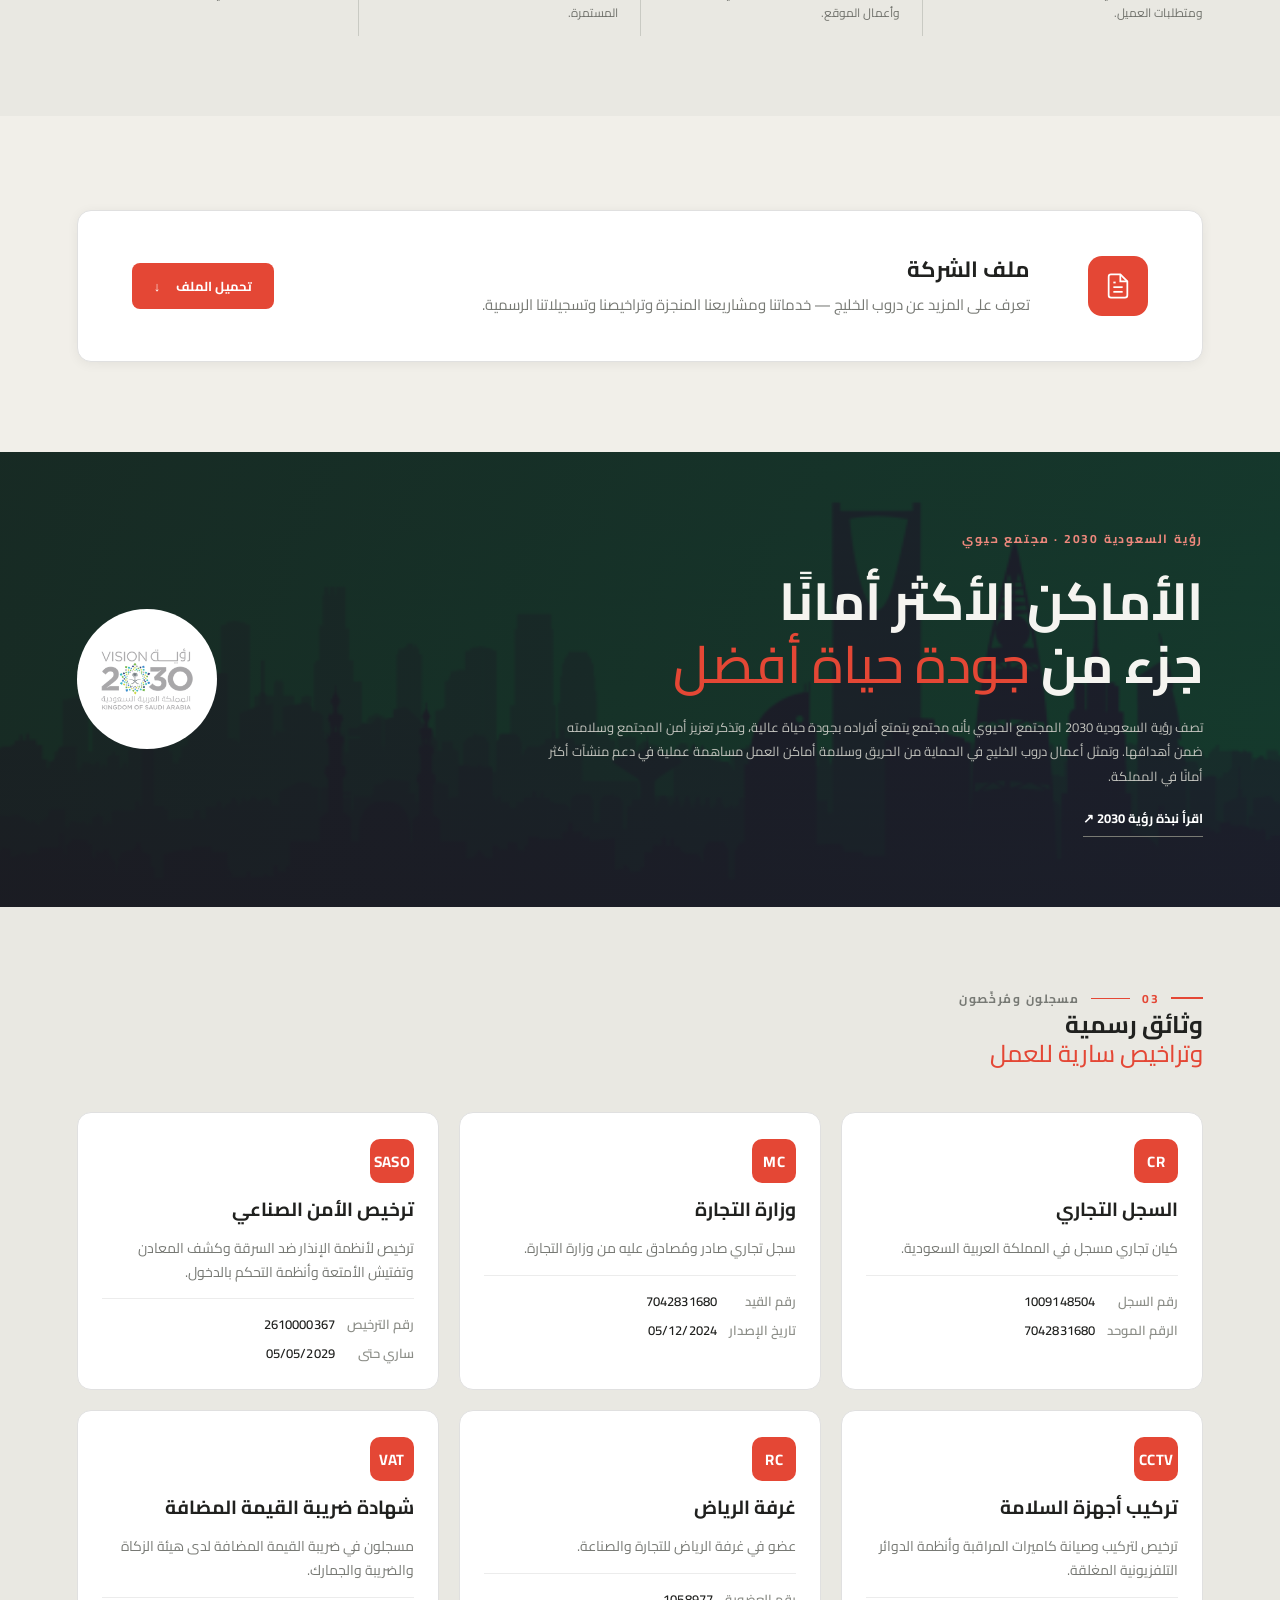
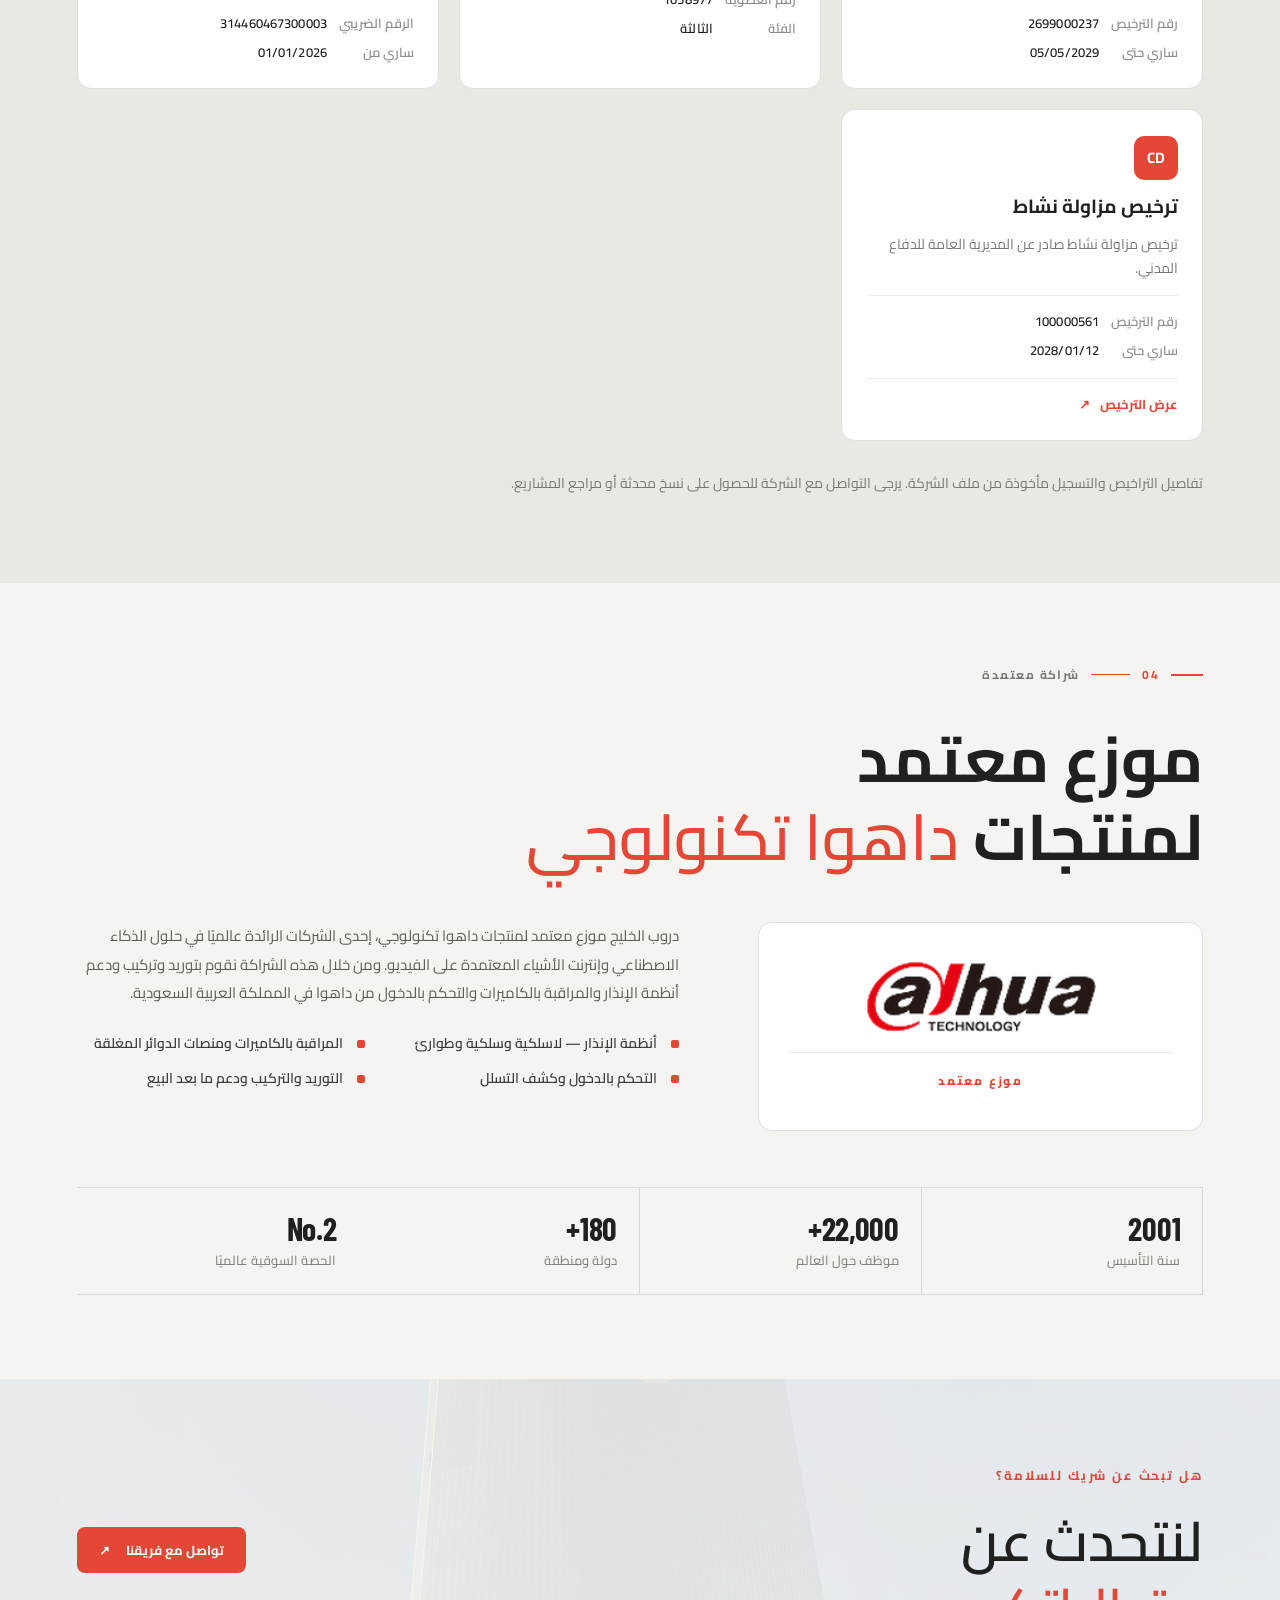
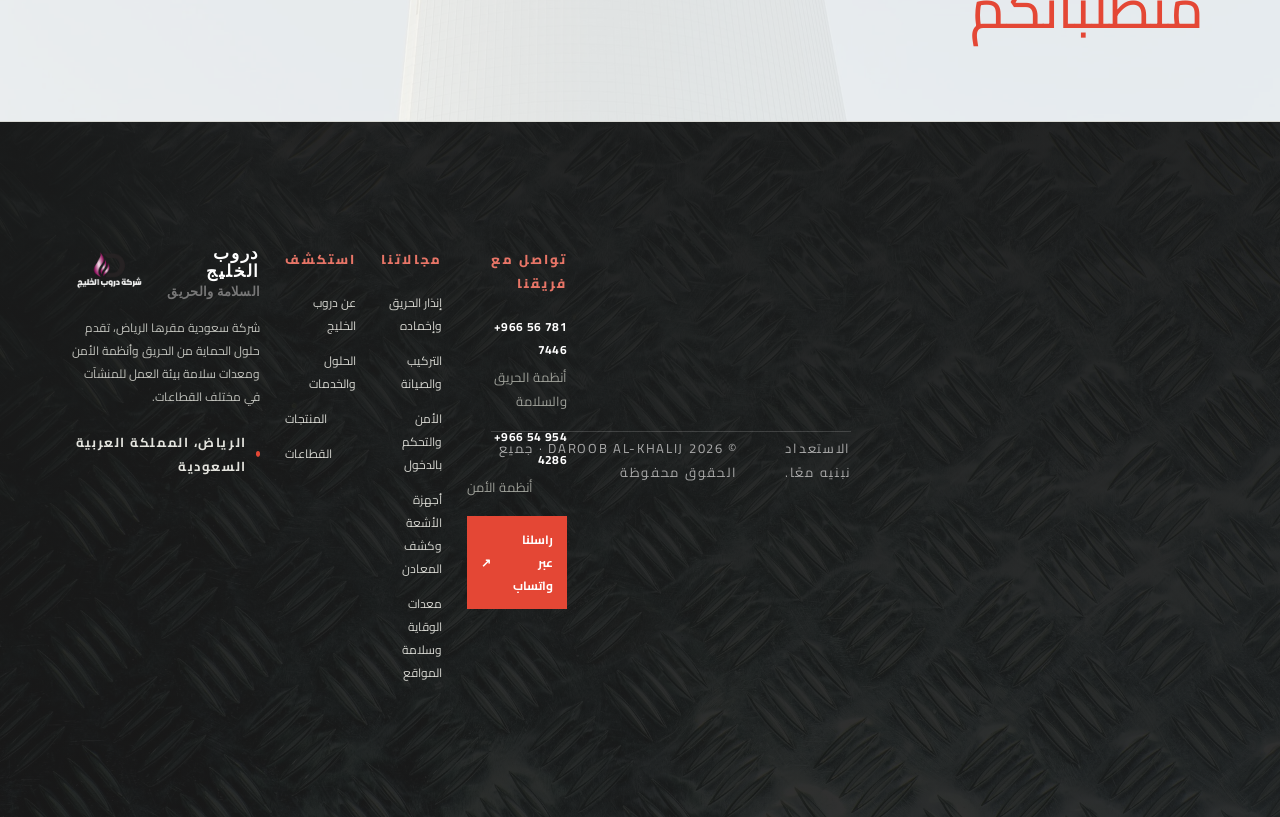
==== commit 9abd9af2: "Fix 9 mobile issues: hamburger, nav contrast, overflow, hero gap, typography, form inputs, touch tar" ====
--- a/about.html
+++ b/about.html
@@ -8,7 +8,7 @@
   <meta name="twitter:card" content="summary_large_image">
   <meta name="twitter:title" content="Daroob Al-Khalij | Fire &amp; Safety Solutions">
   <meta name="twitter:description" content="Fire protection, safety systems, and industrial safety products for businesses across Saudi Arabia.">
-  <meta name="twitter:image" content="https://obaida404.github.io/firefighting-services-and-products-info/assets/safety-worker.jpg"><link rel="preconnect" href="https://fonts.googleapis.com"><link rel="preconnect" href="https://fonts.gstatic.com" crossorigin><link href="https://fonts.googleapis.com/css2?family=Barlow+Condensed:wght@500;600;700;800&family=DM+Sans:wght@400;500;600;700&family=Manrope:wght@400;500;600;700;800&family=Cairo:wght@400;500;600;700;800&display=swap" rel="stylesheet"><link rel="stylesheet" href="styles.css"><link rel="stylesheet" href="premium.css?v=48"><script src="script.js?v=18" defer></script> </head><body data-page="about"><a href="#main-content" class="skip-link">Skip to main content</a> <main class="inner-page bg-industrial" id="main-content">
+  <meta name="twitter:image" content="https://obaida404.github.io/firefighting-services-and-products-info/assets/safety-worker.jpg"><link rel="preconnect" href="https://fonts.googleapis.com"><link rel="preconnect" href="https://fonts.gstatic.com" crossorigin><link href="https://fonts.googleapis.com/css2?family=Barlow+Condensed:wght@500;600;700;800&family=DM+Sans:wght@400;500;600;700&family=Manrope:wght@400;500;600;700;800&family=Cairo:wght@400;500;600;700;800&display=swap" rel="stylesheet"><link rel="stylesheet" href="styles.css"><link rel="stylesheet" href="premium.css?v=50"><script src="script.js?v=18" defer></script> </head><body data-page="about"><a href="#main-content" class="skip-link">Skip to main content</a> <main class="inner-page bg-industrial" id="main-content">
   <section class="page-hero section-pad"><div class="breadcrumb"><a href="index.html" data-en="Home" data-ar="الرئيسية">Home</a> <span>/</span> <span data-en="About us" data-ar="من نحن">About us</span> </div><div class="page-hero-grid"><div><div class="section-kicker"><span>01</span> <span class="kicker-rule"></span> <span data-en="A SAUDI SAFETY PARTNER" data-ar="شريك سعودي في السلامة">A SAUDI SAFETY PARTNER</span> </div><h1 data-en="Built around<br><em>readiness.</em>" data-ar="نضع <em>الاستعداد </em> <br>في قلب عملنا">Built around<br><em>readiness.</em> </h1></div> <div class="about-hero-support"><p data-en="Daroob Al-Khalij is a Saudi-owned company based in Riyadh, serving businesses and institutions with fire protection, security and industrial safety solutions." data-ar="دروب الخليج شركة سعودية مملوكة محليًا ومقرها الرياض، تخدم المنشآت والمؤسسات بحلول الحماية من الحريق والأمن والسلامة الصناعية.">Daroob Al-Khalij is a Saudi-owned company based in Riyadh, serving businesses and institutions with fire protection, security and industrial safety solutions.</p> </div></div> </section><section class="about-story section-pad"><div class="story-image"><img src="assets/safety-worker.jpg" alt="Safety professional at work on site" data-alt-en="Safety professional at work on site" data-alt-ar="مختص سلامة يعمل في موقع صناعي"><span class="image-tag" data-en="DAROOB AL-KHALIJ · RIYADH" data-ar="دروب الخليج · الرياض">DAROOB AL-KHALIJ · RIYADH</span> </div><div class="story-copy"><span class="story-quote" aria-hidden="true">“</span> <h2 data-en="Safety solutions<br>that fit <em>the work.</em>" data-ar="حلول سلامة <br>تناسب <em>طبيعة العمل </em>">Safety solutions<br>that fit <em>the work.</em> </h2><p data-en="We bring together products, systems and technical services to support the needs of organizations of different sizes. Our focus spans fire alarm and suppression, security systems, personal protection and industrial safety supplies." data-ar="نجمع المنتجات والأنظمة والخدمات الفنية لدعم احتياجات المنشآت بمختلف أحجامها. وتشمل مجالاتنا إنذار الحريق وإخماده، وأنظمة الأمن، والوقاية الشخصية، ومستلزمات السلامة الصناعية.">We bring together products, systems and technical services to support the needs of organizations of different sizes. Our focus spans fire alarm and suppression, security systems, personal protection and industrial safety supplies.</p> <p data-en="Our work includes sourcing and distribution as well as installation, system activation and periodic maintenance. For portable fire extinguishers, the company also describes mobile servicing at customer sites." data-ar="يشمل عملنا التوريد والتوزيع إلى جانب التركيب وتفعيل الأنظمة والصيانة الدورية. كما توفر الشركة صيانة متنقلة لطفايات الحريق في مواقع العملاء.">Our work includes sourcing and distribution as well as installation, system activation and periodic maintenance. For portable fire extinguishers, the company also describes mobile servicing at customer sites.</p> <a class="text-link dark-link" href="solutions.html"><span data-en="See how we can support your site" data-ar="اكتشف كيف ندعم منشأتك">See how we can support your site</span> <span class="link-arrow">↗</span> </a></div> </section><section class="principles section-pad"><div class="section-kicker"><span>02</span> <span class="kicker-rule"></span> <span data-en="HOW WE WORK" data-ar="منهجية عملنا">HOW WE WORK</span> </div><h2 data-en="Useful solutions.<br><em>Dependable delivery.</em>" data-ar="حلول عملية <br><em>وتنفيذ يمكن الاعتماد عليه </em>">Useful solutions.<br><em>Dependable delivery.</em> </h2><div class="principle-grid"><article class="about-feature"><span>01</span> <h3 data-en="Quality products" data-ar="منتجات عالية الجودة">Quality products</h3> <p data-en="Equipment and systems selected to suit the application and the client's requirements." data-ar="معدات وأنظمة يجري اختيارها لتناسب طبيعة الاستخدام ومتطلبات العميل.">Equipment and systems selected to suit the application and the client's requirements.</p> </article><article class="about-feature"><span>02</span> <h3 data-en="Timely delivery" data-ar="التسليم في الوقت المحدد">Timely delivery</h3> <p data-en="A company-stated priority that helps keep procurement and site work moving." data-ar="أولوية تذكرها الشركة للمساعدة في استمرار التوريد وأعمال الموقع.">A company-stated priority that helps keep procurement and site work moving.</p> </article><article class="about-feature"><span>03</span> <h3 data-en="Reliable service" data-ar="خدمات موثوقة">Reliable service</h3> <p data-en="Support across supply, installation, activation and ongoing maintenance." data-ar="دعم يشمل التوريد والتركيب والتفعيل والصيانة المستمرة.">Support across supply, installation, activation and ongoing maintenance.</p> </article><article class="about-feature"><span>04</span> <h3 data-en="Competitive pricing" data-ar="أسعار تنافسية">Competitive pricing</h3> <p data-en="Solutions and sourcing options shaped around project requirements." data-ar="حلول وخيارات توريد تراعي متطلبات المشروع.">Solutions and sourcing options shaped around project requirements.</p> </article></div> </section>
 
 <section class="download-section section-pad">
--- a/styles.css
+++ b/styles.css
@@ -1,15 +1,17 @@
 .site-header{background:#fff;position:sticky;top:0;left:0;right:0;z-index:100;transform:translateY(0);border-bottom:1px solid #e8e8e8;box-shadow:0 2px 8px rgba(0,0,0,.06);transition:transform .3s ease;direction:ltr}.site-header:before{display:none}.site-header>*{position:relative;z-index:1}.site-header.is-scrolled{height:69px;box-shadow:0 8px 24px #16171514}.site-header.scrolling-down{transform:translateY(-115%)}.site-header.scrolling-up{transform:translateY(0)}.main-nav .nav-link{padding:13px 0;position:relative}.main-nav .nav-link:after{position:absolute;content:"";height:2px;left:0;right:100%;bottom:5px;background:var(--red);transition:right .22s}.main-nav .nav-link:hover:after,.main-nav .nav-link.active:after{right:0}.nav-dropdown{position:relative}.nav-menu-wrap{display:flex;align-items:center;gap:3px}.submenu-toggle{display:none;border:0;background:transparent;color:var(--red);font-size:15px;padding:8px;cursor:pointer}.dropdown-panel{position:absolute;z-index:30;top:100%;left:-20px;width:240px;background:#fff;padding:9px;box-shadow:0 15px 38px #0002;border-top:2px solid var(--red);opacity:0;visibility:hidden;transform:translateY(7px);transition:.18s}.nav-dropdown:hover .dropdown-panel,.nav-dropdown:focus-within .dropdown-panel,.nav-dropdown.submenu-open .dropdown-panel{opacity:1;visibility:visible;transform:translateY(0)}.dropdown-panel a{display:block;font-size:12px;padding:12px 11px;border-bottom:1px solid #ededea;color:#555651}.dropdown-panel a:last-child{border:0}.dropdown-panel a:hover{color:var(--red);background:#faf9f6}.main-nav .nav-link.active{color:var(--red)}
-.hero-controls{position:absolute;z-index:4;right:45px;bottom:16px;display:flex;align-items:center;gap:10px}.hero-controls>button{height:30px;width:30px;border:1px solid #ffffff85;border-radius:50%;background:#1819173b;color:#fff;display:grid;place-items:center;cursor:pointer;font-size:13px;transition:.2s}.hero-controls>button:hover{background:var(--red);border-color:var(--red)}.hero-dots{display:flex;align-items:center;gap:5px}.hero-dots button{height:4px;width:15px;border:0;padding:0;background:#ffffff7a;cursor:pointer;transition:.2s}.hero-dots button[aria-current="true"]{background:#fff;width:27px}.hero-photo img{transition:opacity .26s,transform 1.2s}.hero-photo:hover img{transform:scale(1.025)}.hero-photo img.image-changing{opacity:.25}.reveal{opacity:1;transform:none}.reveal-pending{opacity:0;transform:translateY(18px);transition:opacity .55s ease,transform .55s ease}.reveal-pending.revealed{opacity:1;transform:none}.solution-card:nth-child(2),.product-row:nth-child(2){transition-delay:.08s}.solution-card:nth-child(3),.product-row:nth-child(3){transition-delay:.14s}.solution-card:nth-child(4){transition-delay:.2s}
+.hero-controls{position:absolute;z-index:4;right:45px;bottom:16px;display:flex;align-items:center;gap:10px}.hero-controls>button{height:44px;width:44px;border:1px solid #ffffff85;border-radius:50%;background:#1819173b;color:#fff;display:grid;place-items:center;cursor:pointer;font-size:13px;transition:.2s}.hero-controls>button:hover{background:var(--red);border-color:var(--red)}.hero-dots{display:flex;align-items:center;gap:5px}.hero-dots button{height:4px;width:15px;border:0;padding:0;background:#ffffff7a;cursor:pointer;transition:.2s}.hero-dots button[aria-current="true"]{background:#fff;width:27px}.hero-photo img{transition:opacity .26s,transform 1.2s}.hero-photo:hover img{transform:scale(1.025)}.hero-photo img.image-changing{opacity:.25}.reveal{opacity:1;transform:none}.reveal-pending{opacity:0;transform:translateY(18px);transition:opacity .55s ease,transform .55s ease}.reveal-pending.revealed{opacity:1;transform:none}.solution-card:nth-child(2),.product-row:nth-child(2){transition-delay:.08s}.solution-card:nth-child(3),.product-row:nth-child(3){transition-delay:.14s}.solution-card:nth-child(4){transition-delay:.2s}
 .inner-page{overflow:hidden}.page-hero{padding-top:27px;padding-bottom:70px}.breadcrumb{display:flex;gap:10px;align-items:center;color:#8c8d87;font-size:12px;margin-bottom:44px}.breadcrumb a:hover{color:var(--red)}.breadcrumb span:nth-child(2){color:#c0c1ba}.page-hero-grid{display:grid;grid-template-columns:1.15fr .85fr;align-items:end;gap:8%}.page-hero h1{font-size:clamp(53px,7.1vw,89px);line-height:.98;letter-spacing:-.065em;font-weight:600;margin:32px 0 0}.page-hero-grid>p{font-size:14px;line-height:1.9;color:#6e6f69;max-width:420px;margin:0 0 5px}.about-story{padding-top:19px;padding-bottom:105px;display:grid;grid-template-columns:1.02fr .98fr;gap:9%;align-items:center;overflow:hidden}.story-image{height:450px;position:relative;overflow:hidden;background:#ddd}.story-image img{width:100%;height:100%;object-fit:cover;object-position:center 35%;filter:saturate(.75)}.story-image .image-tag{left:18px;bottom:18px}
 html[dir="rtl"] .story-image .image-tag{left:auto;right:18px;max-width:calc(100% - 36px);white-space:nowrap;overflow:hidden;text-overflow:ellipsis}.story-copy{position:relative;padding:36px 0}.story-quote{font-family:Georgia,serif;color:var(--red);font-size:100px;position:absolute;top:-20px;left:-5px;opacity:.25;line-height:1}.story-copy h2,.principles h2,.docs-grid h2,.sector-intro h2,.sourcing h2,.contact-methods h2,.contact-close h2{font-size:clamp(39px,4.4vw,58px);line-height:1.06;letter-spacing:-.06em;font-weight:600;margin:15px 0 20px}.story-copy>p,.docs-grid p,.sector-intro-copy>p,.sourcing-top>p{font-size:12px;line-height:1.9;color:#71726d;margin-bottom:15px}.principles{background:#e9e8e2;padding-top:80px;padding-bottom:91px}.principles h2{margin-top:34px;margin-bottom:43px}.principle-grid{display:grid;grid-template-columns:repeat(4,1fr);border-top:1px solid #c9cac3}.principle-grid article{padding:20px 22px 0 0;border-right:1px solid #c9cac3}.principle-grid article:not(:first-child){padding-left:22px}.principle-grid article:last-child{border:0}.principle-grid article>span{font-size:12px;color:var(--red);font-weight:700}.principle-grid h3{font-size:14px;margin:28px 0 10px}.principle-grid p{font-size:12px;line-height:1.8;color:#71726c}.vision-feature{background:#1a1a1a url("assets/bg-vision2030.png") center/cover no-repeat;color:#f5f4f0;padding-top:68px;padding-bottom:68px;display:grid;grid-template-columns:180px 1fr;gap:7%;align-items:center;position:relative}.vision-feature:before{content:"";position:absolute;inset:0;background:linear-gradient(90deg, rgba(26,26,26,.92) 0%, rgba(26,26,26,.82) 100%);z-index:0}.vision-feature>*{position:relative;z-index:1}.vision-emblem{width:140px;height:140px;border:1px solid #ffffff48;border-radius:50%;display:flex;align-items:center;justify-content:center;flex-direction:column;font-size:34px;color:#e96e5f;font-weight:700;position:relative;background:#fff;overflow:hidden}.vision-emblem:before,.vision-emblem:after{content:"";position:absolute;inset:10px;border:1px solid #ffffff1a;border-radius:50%}.vision-emblem:after{inset:-12px;border-color:#ffffff12}.vision-emblem span{font-size:12px;line-height:1.5;letter-spacing:.16em;text-align:center;color:#e8e6de}.vision-label{font-size:12px;letter-spacing:.15em;font-weight:700;color:#ed887c}.vision-feature h2{font-size:clamp(34px,4.2vw,52px);line-height:1.08;letter-spacing:-.055em;margin:18px 0}.vision-feature h2 em{color:#ed887c}.vision-feature p{font-size:13px;line-height:1.9;max-width:660px;color:#c1c2bc}.vision-source{display:inline-flex;margin-top:3px;color:#fff;border-bottom:1px solid #797a73;padding-bottom:6px;font-size:12px;font-weight:700}.docs-note{padding-top:91px;padding-bottom:89px}.docs-grid{display:grid;grid-template-columns:.9fr 1.1fr;gap:10%;margin-top:24px}.docs-grid h2{margin-top:0}.docs-grid p{max-width:520px}.docs-grid .button{margin-top:8px}.page-end{padding-top:70px;padding-bottom:72px;background:#f5f4f0 url("assets/bg-light-professional.jpg") center/cover no-repeat;display:flex;align-items:center;justify-content:space-between;gap:35px;position:relative}.page-end:before{content:"";position:absolute;inset:0;background:rgba(245,244,240,.88);z-index:0}.page-end>*{position:relative;z-index:1}.page-end>div>span{font-size:12px;letter-spacing:.15em;font-weight:700;color:var(--red)}.page-end h2{font-size:clamp(36px,4.4vw,55px);line-height:1.06;letter-spacing:-.06em;font-weight:600;margin:18px 0 0}.page-hero+.service-detail{padding-top:12px}.service-detail{padding-top:72px;padding-bottom:84px;display:grid;grid-template-columns:1fr 1fr;gap:9%;align-items:center;border-top:1px solid var(--line)}.service-reverse .service-visual{order:2}.service-reverse .service-copy{order:1}.service-visual{height:405px;position:relative;overflow:hidden;background:#e4e3dd}.service-visual img{width:100%;height:100%;object-fit:cover;object-position:center 38%;filter:saturate(.8)}.service-visual:after{content:"";position:absolute;inset:14px;border:1px solid #ffffffa6;pointer-events:none}.service-visual .visual-count{position:absolute;z-index:2;right:19px;bottom:18px;background:var(--red);color:#fff;padding:9px 12px;font-size:12px;font-weight:700;letter-spacing:.1em}.service-copy h2{font-size:clamp(38px,4.5vw,58px);line-height:1.04;letter-spacing:-.06em;font-weight:600;margin:24px 0 15px}.service-copy>p{font-size:13px;line-height:1.9;color:#71726d;margin-bottom:17px}.tag-list{display:flex;flex-wrap:wrap;gap:7px;margin:0 0 21px}.tag-list span{padding:8px 10px;border:1px solid var(--line);font-size:12px;color:#666762}.check-list{padding:0;list-style:none;margin:15px 0 23px}.check-list li{position:relative;padding:9px 0 9px 20px;border-bottom:1px solid var(--line);font-size:12px;color:#565752}.check-list li:before{content:"↗";position:absolute;left:0;color:var(--red)}.service-extras{background:#e9e8e2;padding-top:83px;padding-bottom:91px}.service-extras h2{font-size:clamp(38px,4.6vw,59px);line-height:1.04;letter-spacing:-.06em;margin:29px 0 40px}.extras-grid{display:grid;grid-template-columns:repeat(3,1fr);gap:1px;background:#ccc;border:1px solid #ccc}.extras-grid article{background:#e9e8e2;padding:20px 22px 21px;min-height:184px}.extras-grid article>span{font-size:12px;letter-spacing:.12em;color:var(--red);font-weight:700}.extras-grid h3{font-size:14px;margin:24px 0 9px}.extras-grid p{font-size:12px;line-height:1.8;color:#6c6d67;margin:0;max-width:295px}
 .catalogue-grid{padding-top:12px;padding-bottom:82px;display:grid;grid-template-columns:1fr 1fr;gap:22px}.catalogue-card{background:#e9e8e2;min-width:0}.catalogue-feature{grid-column:1/-1;display:grid;grid-template-columns:1.1fr .9fr}.catalogue-image{height:250px;position:relative;overflow:hidden;background:#d8d7d1}.catalogue-feature .catalogue-image{height:100%;min-height:385px}.catalogue-image img{width:100%;height:100%;object-fit:cover;object-position:center 35%;filter:saturate(.75);transition:transform .7s}.catalogue-card:hover .catalogue-image img{transform:scale(1.035)}.catalogue-image>span{position:absolute;bottom:13px;left:15px;color:white;background:var(--red);padding:8px 10px;font-size:12px;letter-spacing:.12em;font-weight:700}.catalogue-copy{padding:24px 27px 28px}.catalogue-copy>span{font-size:12px;letter-spacing:.12em;font-weight:700;color:var(--red)}.catalogue-copy h2{font-size:clamp(30px,3.5vw,44px);line-height:1.05;letter-spacing:-.05em;margin:16px 0 11px}.catalogue-copy p{font-size:12px;line-height:1.8;color:#70716c;max-width:450px;margin-bottom:17px}.catalogue-feature .catalogue-copy{align-self:center;padding:36px 9%}.catalogue-feature .catalogue-copy h2{font-size:clamp(40px,4.5vw,56px)}.catalogue-image.cctv-image img{object-position:center 40%}.access-catalogue .catalogue-image img{object-position:center 28%}.ppe-image img{object-position:center 30%}.sourcing{background:var(--dark);color:#fff;padding-top:73px;padding-bottom:57px}.sourcing-top{display:grid;grid-template-columns:.8fr 1fr 1fr;gap:7%;align-items:end}.sourcing h2{font-size:clamp(36px,4vw,51px);margin:28px 0 0}.sourcing-top>p{color:#b9bab3;margin:0 0 3px}.region-strip{display:flex;justify-content:space-between;border-top:1px solid #50514c;margin-top:45px;padding-top:17px;font-size:12px;letter-spacing:.16em;font-weight:700;color:#eee}.sector-intro{padding-top:15px;padding-bottom:98px;display:grid;grid-template-columns:.8fr 1.2fr;gap:10%;align-items:start}.sector-intro h2{margin-top:31px}.sector-intro-copy>p{max-width:420px}.sector-list{border-top:1px solid var(--line)}.sector-card{display:grid;grid-template-columns:38px 1fr 24px;gap:13px;align-items:start;padding:17px 4px 17px 0;border-bottom:1px solid var(--line)}.sector-card>span{font-size:12px;color:var(--red);font-weight:700;padding-top:2px}.sector-card h3{font-size:12px;margin:0 0 5px}.sector-card p{font-size:12px;line-height:1.7;color:#747570;margin:0}.sector-card>b{font-size:12px;color:#9a9b95;text-align:right}.project-note{padding-top:58px;padding-bottom:63px;background:#1a1a1a url("assets/bg-dark-mesh.jpg") center/cover no-repeat;color:#fff;display:grid;grid-template-columns:.7fr 1.3fr;gap:10%;align-items:center;position:relative}.project-note:before{content:"";position:absolute;inset:0;background:linear-gradient(90deg, rgba(26,26,26,.92) 0%, rgba(26,26,26,.82) 100%);z-index:0}.project-note>*{position:relative;z-index:1}.project-year{font-size:clamp(27px,4vw,48px);font-weight:700;letter-spacing:-.04em;display:flex;gap:12px;align-items:center}.project-year i{font-style:normal;font-weight:400;color:#f7b0a5}.project-note .vision-label{color:#ffe0dc}.project-note h2{font-size:clamp(39px,4.6vw,59px);line-height:1.05;letter-spacing:-.06em;margin:15px 0}.project-note h2 em{color:#ffe1dc}.project-note p{font-size:13px;line-height:1.9;max-width:540px;color:#ffe8e4}.project-note .text-link{color:white}.compact-vision{margin-top:0;background:#1a1a1a url("assets/bg-saudi-landmark.jpg") center/cover no-repeat;position:relative}.compact-vision:before{content:"";position:absolute;inset:0;background:linear-gradient(90deg, rgba(26,26,26,.88) 0%, rgba(26,26,26,.78) 100%);z-index:0}.compact-vision>*{position:relative;z-index:1}
-.contact-layout{padding-top:12px;padding-bottom:102px;display:grid;grid-template-columns:.92fr 1.08fr;gap:9%;align-items:start}.contact-methods h2{margin-top:29px}.contact-lede{font-size:13px;line-height:1.8;color:#73746f;max-width:360px}.phone-list{margin-top:27px;border-top:1px solid var(--line)}.phone-list article{min-height:87px;display:grid;grid-template-columns:31px 1fr 28px;gap:13px;align-items:center;border-bottom:1px solid var(--line)}.phone-icon{font-size:12px;color:var(--red);font-weight:700}.phone-list article>div{display:flex;flex-direction:column;gap:5px}.phone-list small,.location-card small{font-size:12px;letter-spacing:.12em;color:#7d7e78;font-weight:700}.phone-list article>div>a{font-size:12px;font-weight:700;letter-spacing:.035em;width:max-content}.phone-list article>div>a:hover{color:var(--red)}.phone-arrow{height:27px;width:27px;border:1px solid var(--line);border-radius:50%;display:grid;place-items:center;font-size:12px}.phone-arrow:hover{color:#fff;background:var(--red);border-color:var(--red)}.location-card{display:flex;gap:14px;align-items:center;background:#e9e8e2;padding:16px 18px;margin-top:22px}.location-pin{font-size:20px;color:var(--red)}.location-card>div{display:flex;flex-direction:column;gap:6px}.location-card b{font-size:13px}.enquiry-panel{background:#e9e8e2;padding:27px 8% 29px}.enquiry-head{display:flex;justify-content:space-between;font-size:12px;color:#7a7b75;font-weight:700;letter-spacing:.13em;border-bottom:1px solid #d2d3cc;padding-bottom:14px}.enquiry-head span:last-child{font-size:15px;color:var(--red)}.enquiry-panel h3{font-size:33px;line-height:1.03;letter-spacing:-.05em;margin:21px 0 10px}.enquiry-panel>p{font-size:12px;line-height:1.8;color:#6e6f69;max-width:370px;margin-bottom:20px}#enquiry-form{display:grid;grid-template-columns:1fr;gap:7px}#enquiry-form label{font-size:12px;font-weight:700;margin-top:6px}#enquiry-form input,#enquiry-form select,#enquiry-form textarea{font:inherit;font-size:12px;background:#f7f6f2;border:1px solid #d5d5cf;color:var(--ink);padding:11px 12px;width:100%;border-radius:0;outline:none}#enquiry-form input:focus,#enquiry-form select:focus,#enquiry-form textarea:focus{border-color:var(--red)}#enquiry-form textarea{resize:vertical;min-height:72px}.form-submit{border:0;cursor:pointer;margin-top:8px;justify-self:start}.form-note{font-size:12px;color:#73746f;line-height:1.7}.contact-close{background:#1a1a1a url("assets/bg-dark-metal.jpg") center/cover no-repeat;color:#fff;display:flex;justify-content:space-between;align-items:center;gap:30px;padding-top:51px;padding-bottom:54px;position:relative;overflow:hidden}.contact-close:before{content:"";position:absolute;inset:0;background:linear-gradient(90deg, rgba(26,26,26,.92) 0%, rgba(26,26,26,.82) 100%);z-index:0}.contact-close>*{position:relative;z-index:1}.contact-close:after{content:"";position:absolute;width:300px;height:300px;border:1px solid #ffffff35;border-radius:50%;right:10%;top:-190px;box-shadow:0 0 0 25px #ffffff0d,0 0 0 55px #ffffff09}.contact-close-mark{font-family:Georgia,serif;font-size:60px;color:#ffffff45}.contact-close h2{margin-bottom:0}.contact-close h2 em{color:#ffd5cf}.contact-close .button{z-index:1;position:relative}
+.contact-layout{padding-top:12px;padding-bottom:102px;display:grid;grid-template-columns:.92fr 1.08fr;gap:9%;align-items:start}.contact-methods h2{margin-top:29px}.contact-lede{font-size:13px;line-height:1.8;color:#73746f;max-width:360px}.phone-list{margin-top:27px;border-top:1px solid var(--line)}.phone-list article{min-height:87px;display:grid;grid-template-columns:31px 1fr 28px;gap:13px;align-items:center;border-bottom:1px solid var(--line)}.phone-icon{font-size:12px;color:var(--red);font-weight:700}.phone-list article>div{display:flex;flex-direction:column;gap:5px}.phone-list small,.location-card small{font-size:12px;letter-spacing:.12em;color:#7d7e78;font-weight:700}.phone-list article>div>a{font-size:12px;font-weight:700;letter-spacing:.035em;width:max-content}.phone-list article>div>a:hover{color:var(--red)}.phone-arrow{height:44px;width:44px;border:1px solid var(--line);border-radius:50%;display:grid;place-items:center;font-size:12px}.phone-arrow:hover{color:#fff;background:var(--red);border-color:var(--red)}.location-card{display:flex;gap:14px;align-items:center;background:#e9e8e2;padding:16px 18px;margin-top:22px}.location-pin{font-size:20px;color:var(--red)}.location-card>div{display:flex;flex-direction:column;gap:6px}.location-card b{font-size:13px}.enquiry-panel{background:#e9e8e2;padding:27px 8% 29px}.enquiry-head{display:flex;justify-content:space-between;font-size:12px;color:#7a7b75;font-weight:700;letter-spacing:.13em;border-bottom:1px solid #d2d3cc;padding-bottom:14px}.enquiry-head span:last-child{font-size:15px;color:var(--red)}.enquiry-panel h3{font-size:33px;line-height:1.03;letter-spacing:-.05em;margin:21px 0 10px}.enquiry-panel>p{font-size:12px;line-height:1.8;color:#6e6f69;max-width:370px;margin-bottom:20px}#enquiry-form{display:grid;grid-template-columns:1fr;gap:7px}#enquiry-form label{font-size:12px;font-weight:700;margin-top:6px}#enquiry-form input,#enquiry-form select,#enquiry-form textarea{font:inherit;font-size:16px;background:#f7f6f2;border:1px solid #d5d5cf;color:var(--ink);padding:11px 12px;width:100%;border-radius:0;outline:none}#enquiry-form input:focus,#enquiry-form select:focus,#enquiry-form textarea:focus{border-color:var(--red)}#enquiry-form textarea{resize:vertical;min-height:72px}.form-submit{border:0;cursor:pointer;margin-top:8px;justify-self:start}.form-note{font-size:12px;color:#73746f;line-height:1.7}.contact-close{background:#1a1a1a url("assets/bg-dark-metal.jpg") center/cover no-repeat;color:#fff;display:flex;justify-content:space-between;align-items:center;gap:30px;padding-top:51px;padding-bottom:54px;position:relative;overflow:hidden}.contact-close:before{content:"";position:absolute;inset:0;background:linear-gradient(90deg, rgba(26,26,26,.92) 0%, rgba(26,26,26,.82) 100%);z-index:0}.contact-close>*{position:relative;z-index:1}.contact-close:after{content:"";position:absolute;width:300px;height:300px;border:1px solid #ffffff35;border-radius:50%;right:10%;top:-190px;box-shadow:0 0 0 25px #ffffff0d,0 0 0 55px #ffffff09}.contact-close-mark{font-family:Georgia,serif;font-size:60px;color:#ffffff45}.contact-close h2{margin-bottom:0}.contact-close h2 em{color:#ffd5cf}.contact-close .button{z-index:1;position:relative}
 .home-intro{padding-top:84px;padding-bottom:73px;background:#d8d6cf}.home-intro .intro-grid{margin-top:30px}.home-intro h2{font-size:clamp(38px,4.5vw,58px)}.home-intro .intro-text{max-width:475px}.home-products{padding-top:92px;padding-bottom:95px}.home-products-inner{margin-top:28px;display:grid;grid-template-columns:.8fr 1.2fr;gap:9%;align-items:center}.home-products h2{font-size:clamp(38px,4.6vw,60px);line-height:1.05;letter-spacing:-.06em;margin:0 0 16px}.home-products p{font-size:13px;line-height:1.8;color:#73746f;max-width:350px;margin-bottom:20px}.home-products-inner>img{width:100%;height:280px;object-fit:cover;background:#e8e7e1}.vision-band{background:#1a1a1a url("assets/bg-vision2030.png") center/cover no-repeat;color:#fff;padding-top:44px;padding-bottom:44px;display:grid;grid-template-columns:1fr .85fr;gap:8%;align-items:center;position:relative}.vision-band:before{content:"";position:absolute;inset:0;background:linear-gradient(90deg, rgba(26,26,26,.92) 0%, rgba(26,26,26,.82) 100%);z-index:0}.vision-band>*{position:relative;z-index:1}.vision-band h2{font-size:clamp(27px,3.7vw,45px);line-height:1.09;letter-spacing:-.055em;margin:14px 0 0}.vision-band h2 em{color:#f8c0b7}.vision-band p{font-size:12px;line-height:1.85;color:#ffe6e2}.vision-band .vision-label{color:#ffd0c9;font-size:12px}.vision-band .vision-source{color:#fff;border-color:#ffffff7a}
 html[dir="rtl"] .dropdown-panel{left:auto;right:-20px}html[dir="rtl"] .nav-menu-wrap{flex-direction:row-reverse}html[dir="rtl"] .hero-controls{right:auto;left:45px}html[dir="rtl"] .breadcrumb{direction:rtl}html[dir="rtl"] .page-hero-grid,html[dir="rtl"] .about-story,html[dir="rtl"] .service-detail,html[dir="rtl"] .catalogue-feature,html[dir="rtl"] .sector-intro,html[dir="rtl"] .contact-layout,html[dir="rtl"] .docs-grid,html[dir="rtl"] .project-note,html[dir="rtl"] .sourcing-top,html[dir="rtl"] .vision-feature{direction:rtl}html[dir="rtl"] .principle-grid article{padding-right:22px;padding-left:0;border-right:0;border-left:1px solid #c9cac3}html[dir="rtl"] .principle-grid article:first-child{padding-right:0}html[dir="rtl"] .principle-grid article:last-child{border:0}html[dir="rtl"] .story-quote{left:auto;right:-5px}html[dir="rtl"] .catalogue-image>span{left:auto;right:15px}html[dir="rtl"] .contact-close{direction:rtl}html[dir="rtl"] .phone-list article{direction:rtl}html[dir="rtl"] .sector-card{direction:rtl}html[dir="rtl"] .sector-card>b{text-align:left}html[dir="rtl"] .check-list li{padding:9px 20px 9px 0}html[dir="rtl"] .check-list li:before{left:auto;right:0}html[dir="rtl"] .form-submit{justify-self:start}
 @media(max-width:980px){
   .submenu-toggle{display:block}
 .main-nav{gap:20px;margin-right:2vw;direction:ltr}.main-nav .nav-link{color:#333;font-weight:600}.dropdown-panel{left:-14px}.page-hero-grid{grid-template-columns:1fr .85fr}.about-story{gap:6%}.story-image{height:390px}.service-detail{gap:6%}.service-visual{height:350px}.catalogue-feature .catalogue-image{min-height:350px}.principle-grid article{padding-right:14px}.principle-grid article:not(:first-child){padding-left:14px}.sourcing-top{grid-template-columns:.9fr 1fr;gap:22px}.sourcing-top>p{grid-column:2}.contact-layout{gap:6%}}
-@media(max-width:720px){.announcement{direction:ltr;height:30px}.site-header{height:70px}.site-header.is-scrolled{height:63px}.main-nav{top:69px;max-height:calc(100dvh - 100px);overflow:auto}.site-header.is-scrolled .main-nav{top:62px}.main-nav .nav-link{display:block;color:#333;font-size:14px;padding:12px 0}.nav-menu-wrap{width:100%}.nav-menu-wrap>.nav-link{flex:1}.submenu-toggle{display:block}.dropdown-panel{position:static;display:none;width:100%;padding:2px 0 5px;box-shadow:none;border:0;transform:none;opacity:1;visibility:visible;background:#f0efea}.nav-dropdown.submenu-open .dropdown-panel{display:block}.dropdown-panel a{font-size:12px;padding:11px 15px}.nav-dropdown:hover .dropdown-panel{transform:none}.header-actions{margin-left:auto}.main-nav.open{display:flex}.page-hero{padding-top:20px;padding-bottom:48px}.breadcrumb{margin-bottom:33px}.page-hero-grid{display:block}.page-hero h1{font-size:clamp(50px,12vw,71px);margin-top:26px}.page-hero-grid>p{font-size:12px;max-width:450px;margin-top:18px}.about-story{padding-top:4px;padding-bottom:68px;display:block}.story-image{height:340px;margin-bottom:27px;width:100%}.story-copy{padding:18px 0 0}.story-quote{font-size:75px;top:-3px}.story-copy h2,.principles h2,.docs-grid h2,.sector-intro h2,.sourcing h2,.contact-methods h2,.contact-close h2{font-size:clamp(38px,9vw,51px)}.story-copy>p,.docs-grid p,.sector-intro-copy>p{font-size:13px}.principles{padding-top:66px;padding-bottom:66px}.principles h2{margin:28px 0 32px}.principle-grid{grid-template-columns:1fr 1fr}.principle-grid article{padding:14px 10px 0 0;border-bottom:1px solid #c9cac3;min-height:150px}.principle-grid article:not(:first-child){padding-left:12px}.principle-grid article:nth-child(2){border-right:0}.principle-grid article:nth-child(3){border-bottom:0;padding-left:0}.principle-grid article:last-child{border:0}.principle-grid h3{margin:18px 0 7px;font-size:12px}.principle-grid p{font-size:12px}.vision-feature{padding-top:43px;padding-bottom:45px;display:block}.vision-emblem{width:86px;height:86px;font-size:22px;margin-bottom:29px}.vision-emblem:before{inset:6px}.vision-emblem:after{inset:-7px}.vision-emblem span{font-size:12px}.vision-feature h2{font-size:clamp(31px,7vw,42px)}.vision-feature p{font-size:12px}.docs-note{padding-top:65px;padding-bottom:65px}.docs-grid{display:block;margin-top:26px}.docs-grid h2{margin-bottom:14px}.docs-grid .button{margin-top:3px}.page-end{padding-top:43px;padding-bottom:45px;align-items:flex-start;flex-direction:column;gap:25px}.page-end h2{font-size:40px;margin-top:14px}.service-detail{padding-top:34px;padding-bottom:48px;display:flex;flex-direction:column;gap:24px;align-items:stretch}.service-reverse .service-visual,.service-reverse .service-copy{order:initial}.service-visual{height:280px}.service-copy h2{font-size:clamp(37px,9vw,51px);margin:20px 0 12px}.service-copy>p{font-size:12px}.tag-list{gap:6px}.tag-list span{font-size:12px;padding:7px 8px}.check-list li{font-size:12px}.service-extras{padding-top:62px;padding-bottom:65px}.service-extras h2{font-size:41px;margin:25px 0 29px}.extras-grid{grid-template-columns:1fr}.extras-grid article{min-height:unset;padding:17px}.extras-grid h3{margin:13px 0 6px}.extras-grid p{font-size:12px}.catalogue-grid{grid-template-columns:1fr;gap:14px;padding-top:5px;padding-bottom:58px}.catalogue-feature{grid-column:auto;grid-template-columns:1fr}.catalogue-feature .catalogue-image{min-height:260px;height:260px}.catalogue-image{height:225px;width:100%}.catalogue-copy{padding:21px 20px 24px}.catalogue-copy h2{font-size:34px}.catalogue-feature .catalogue-copy{padding:23px 20px 26px}.catalogue-feature .catalogue-copy h2{font-size:42px}.catalogue-copy p{font-size:12px}.sourcing{padding-top:58px;padding-bottom:42px}.sourcing-top{display:block}.sourcing h2{font-size:40px;margin:25px 0 12px}.sourcing-top>p{font-size:12px}.region-strip{margin-top:29px;gap:10px;flex-wrap:wrap;font-size:12px}.sector-intro{padding-top:4px;padding-bottom:68px;display:block}.sector-intro h2{margin:26px 0 12px}.sector-intro-copy>p{margin-bottom:26px}.sector-card{grid-template-columns:28px 1fr 20px;padding:14px 0;gap:9px}.sector-card h3{font-size:13px}.sector-card p{font-size:12px}.project-note{padding-top:41px;padding-bottom:43px;display:block}.project-year{font-size:32px;margin-bottom:26px}.project-note h2{font-size:42px}.project-note p{font-size:12px}.contact-layout{padding-top:6px;padding-bottom:68px;display:block}.contact-methods h2{margin-top:25px}.contact-lede{font-size:12px}.phone-list{margin-top:21px}.phone-list article{min-height:77px}.phone-list article>div>a{font-size:13px}.location-card{margin-bottom:32px}.enquiry-panel{padding:23px 6% 24px}.enquiry-panel h3{font-size:29px}.contact-close{padding-top:38px;padding-bottom:40px;flex-wrap:wrap}.contact-close-mark{font-size:43px}.contact-close h2{font-size:39px}.contact-close .button{margin-left:57px}.site-footer{min-height:86px}.footer-copy{font-size:12px}html[dir="rtl"] .principle-grid article{padding-right:12px;padding-left:0;border-left:1px solid #c9cac3;border-right:0}html[dir="rtl"] .principle-grid article:first-child{padding-right:0}html[dir="rtl"] .principle-grid article:nth-child(2){border-left:0}html[dir="rtl"] .principle-grid article:nth-child(3){padding-right:0;padding-left:12px;border-bottom:0}html[dir="rtl"] .principle-grid article:last-child{border:0}html[dir="rtl"] .story-quote{right:0}html[dir="rtl"] .dropdown-panel{right:0}.hero-controls{right:27px;bottom:10px}html[dir="rtl"] .hero-controls{left:27px;right:auto}html[dir="rtl"] .submenu-toggle{margin-left:0;margin-right:auto}.home-intro{padding-top:66px;padding-bottom:55px}.home-intro .intro-grid{display:block}.home-intro .intro-text{margin-top:18px}.home-products{padding-top:65px;padding-bottom:65px}.home-products-inner{display:flex;flex-direction:column;align-items:stretch;gap:25px}.home-products h2{font-size:43px}.home-products-inner>img{height:220px}.vision-band{padding-top:34px;padding-bottom:33px;display:block}.vision-band h2{font-size:31px;margin-bottom:16px}.vision-band p{font-size:12px}.vision-band .vision-source{font-size:12px}}body{overflow-x:hidden;html[dir="rtl"] .home-products-inner{direction:rtl}html[dir="rtl"] .service-visual .visual-count{right:auto;left:19px}html[dir="rtl"] .phone-arrow{justify-self:start}html[dir="rtl"] .enquiry-panel{text-align:right}html[dir="rtl"] .contact-close:after{right:auto;left:10%}
+@media(max-width:720px){.announcement{direction:ltr;height:30px}.site-header{height:70px}.site-header.is-scrolled{height:63px}.main-nav{top:69px;max-height:calc(100dvh - 100px);overflow:auto}.site-header.is-scrolled .main-nav{top:62px}.main-nav .nav-link{display:block;color:#333;font-size:14px;padding:12px 0}.nav-menu-wrap{width:100%}.nav-menu-wrap>.nav-link{flex:1}.submenu-toggle{display:block}.dropdown-panel{position:static;display:none;width:100%;padding:2px 0 5px;box-shadow:none;border:0;transform:none;opacity:1;visibility:visible;background:#f0efea}.nav-dropdown.submenu-open .dropdown-panel{display:block}.dropdown-panel a{font-size:12px;padding:11px 15px}.nav-dropdown:hover .dropdown-panel{transform:none}.header-actions{margin-left:auto}.main-nav.open{display:flex}.page-hero{padding-top:20px;padding-bottom:48px}.breadcrumb{margin-bottom:33px}.page-hero-grid{display:block}.page-hero h1{font-size:clamp(50px,12vw,71px);margin-top:26px}.page-hero-grid>p{font-size:12px;max-width:450px;margin-top:18px}.about-story{padding-top:4px;padding-bottom:68px;display:block}.story-image{height:340px;margin-bottom:27px;width:100%}.story-copy{padding:18px 0 0}.story-quote{font-size:75px;top:-3px}.story-copy h2,.principles h2,.docs-grid h2,.sector-intro h2,.sourcing h2,.contact-methods h2,.contact-close h2{font-size:clamp(38px,9vw,51px)}.story-copy>p,.docs-grid p,.sector-intro-copy>p{font-size:13px}.principles{padding-top:66px;padding-bottom:66px}.principles h2{margin:28px 0 32px}.principle-grid{grid-template-columns:1fr 1fr}.principle-grid article{padding:14px 10px 0 0;border-bottom:1px solid #c9cac3;min-height:150px}.principle-grid article:not(:first-child){padding-left:12px}.principle-grid article:nth-child(2){border-right:0}.principle-grid article:nth-child(3){border-bottom:0;padding-left:0}.principle-grid article:last-child{border:0}.principle-grid h3{margin:18px 0 7px;font-size:12px}.principle-grid p{font-size:12px}.vision-feature{padding-top:43px;padding-bottom:45px;display:block}.vision-emblem{width:86px;height:86px;font-size:22px;margin-bottom:29px}.vision-emblem:before{inset:6px}.vision-emblem:after{inset:-7px}.vision-emblem span{font-size:12px}.vision-feature h2{font-size:clamp(31px,7vw,42px)}.vision-feature p{font-size:12px}.docs-note{padding-top:65px;padding-bottom:65px}.docs-grid{display:block;margin-top:26px}.docs-grid h2{margin-bottom:14px}.docs-grid .button{margin-top:3px}.page-end{padding-top:43px;padding-bottom:45px;align-items:flex-start;flex-direction:column;gap:25px}.page-end h2{font-size:40px;margin-top:14px}.service-detail{padding-top:34px;padding-bottom:48px;display:flex;flex-direction:column;gap:24px;align-items:stretch}.service-reverse .service-visual,.service-reverse .service-copy{order:initial}.service-visual{height:280px}.service-copy h2{font-size:clamp(37px,9vw,51px);margin:20px 0 12px}.service-copy>p{font-size:12px}.tag-list{gap:6px}.tag-list span{font-size:12px;padding:7px 8px}.check-list li{font-size:12px}.service-extras{padding-top:62px;padding-bottom:65px}.service-extras h2{font-size:41px;margin:25px 0 29px}.extras-grid{grid-template-columns:1fr}.extras-grid article{min-height:unset;padding:17px}.extras-grid h3{margin:13px 0 6px}.extras-grid p{font-size:12px}.catalogue-grid{grid-template-columns:1fr;gap:14px;padding-top:5px;padding-bottom:58px}.catalogue-feature{grid-column:auto;grid-template-columns:1fr}.catalogue-feature .catalogue-image{min-height:260px;height:260px}.catalogue-image{height:225px;width:100%}.catalogue-copy{padding:21px 20px 24px}.catalogue-copy h2{font-size:34px}.catalogue-feature .catalogue-copy{padding:23px 20px 26px}.catalogue-feature .catalogue-copy h2{font-size:42px}.catalogue-copy p{font-size:12px}.sourcing{padding-top:58px;padding-bottom:42px}.sourcing-top{display:block}.sourcing h2{font-size:40px;margin:25px 0 12px}.sourcing-top>p{font-size:12px}.region-strip{margin-top:29px;gap:10px;flex-wrap:wrap;font-size:12px}.sector-intro{padding-top:4px;padding-bottom:68px;display:block}.sector-intro h2{margin:26px 0 12px}.sector-intro-copy>p{margin-bottom:26px}.sector-card{grid-template-columns:28px 1fr 20px;padding:14px 0;gap:9px}.sector-card h3{font-size:13px}.sector-card p{font-size:12px}.project-note{padding-top:41px;padding-bottom:43px;display:block}.project-year{font-size:32px;margin-bottom:26px}.project-note h2{font-size:42px}.project-note p{font-size:12px}.contact-layout{padding-top:6px;padding-bottom:68px;display:block}.contact-methods h2{margin-top:25px}.contact-lede{font-size:12px}.phone-list{margin-top:21px}.phone-list article{min-height:77px}.phone-list article>div>a{font-size:13px}.location-card{margin-bottom:32px}.enquiry-panel{padding:23px 6% 24px}.enquiry-panel h3{font-size:29px}.contact-close{padding-top:38px;padding-bottom:40px;flex-wrap:wrap}.contact-close-mark{font-size:43px}.contact-close h2{font-size:39px}.contact-close .button{margin-left:57px}.site-footer{min-height:86px}.footer-copy{font-size:12px}html[dir="rtl"] .principle-grid article{padding-right:12px;padding-left:0;border-left:1px solid #c9cac3;border-right:0}html[dir="rtl"] .principle-grid article:first-child{padding-right:0}html[dir="rtl"] .principle-grid article:nth-child(2){border-left:0}html[dir="rtl"] .principle-grid article:nth-child(3){padding-right:0;padding-left:12px;border-bottom:0}html[dir="rtl"] .principle-grid article:last-child{border:0}html[dir="rtl"] .story-quote{right:0}html[dir="rtl"] .dropdown-panel{right:0}.hero-controls{right:27px;bottom:10px}html[dir="rtl"] .hero-controls{left:27px;right:auto}html[dir="rtl"] .submenu-toggle{margin-left:0;margin-right:auto}.home-intro{padding-top:66px;padding-bottom:55px}.home-intro .intro-grid{display:block}.home-intro .intro-text{margin-top:18px}.home-products{padding-top:65px;padding-bottom:65px}.home-products-inner{display:flex;flex-direction:column;align-items:stretch;gap:25px}.home-products h2{font-size:43px}.home-products-inner>img{height:220px}.vision-band{padding-top:34px;padding-bottom:33px;display:block}.vision-band h2{font-size:31px;margin-bottom:16px}.vision-band p{font-size:12px}.vision-band .vision-source{font-size:12px}}
+body{overflow-x:hidden;}
+html[dir="rtl"] .home-products-inner{direction:rtl}html[dir="rtl"] .service-visual .visual-count{right:auto;left:19px}html[dir="rtl"] .phone-arrow{justify-self:start}html[dir="rtl"] .enquiry-panel{text-align:right}html[dir="rtl"] .contact-close:after{right:auto;left:10%}
 @media(prefers-reduced-motion:reduce){*,*:before,*:after{scroll-behavior:auto!important;animation-duration:.01ms!important;animation-iteration-count:1!important;transition-duration:.01ms!important}}
 
 /* RTL: Keep header/footer LTR for layout, but content inside is RTL */
@@ -148,7 +150,7 @@
 .enquiry-head{font-size:12px}
 .enquiry-panel>p{font-size:12px}
 .enquiry-form label{font-size:13px}
-.enquiry-form input,.enquiry-form select,.enquiry-form textarea{font-size:12px}
+.enquiry-form input,.enquiry-form select,.enquiry-form textarea{font-size:16px}
 .map-heading .section-kicker{font-size:12px}
 .map-heading .text-link{font-size:13px}
 .story-copy>p,.docs-grid p{font-size:14px}
--- a/premium.css
+++ b/premium.css
@@ -1,16 +1,16 @@
-:root{--paper:#f5f4f0;--white:#fff;--ink:#20211f;--muted:#777974;--line:#d8d9d4;--dark:#20211f;--red:#e44735;--red-dark:#cb3829;--soft:#e9e8e2;--light:#f1efe9;--font:"Manrope","DM Sans",sans-serif;--font-head:"Barlow Condensed","Manrope",sans-serif;--arabic:"Cairo",sans-serif}*{box-sizing:border-box}html{scroll-behavior:smooth;scroll-padding-top:82px}body{margin:0;background:var(--paper);color:var(--ink);font-family:var(--font);-webkit-font-smoothing:antialiased}a{color:inherit;text-decoration:none}button{font:inherit}.announcement{min-height:36px;height:auto;background:var(--dark);color:#e3e3df;display:flex;justify-content:space-between;align-items:center;padding:0 5.4%;font-size:12px;letter-spacing:.045em}.announcement a{color:#fff;display:flex;gap:14px;align-items:center}.announcement a span{color:#ee715f}.site-header{height:82px;padding:0 5.4%;display:flex;align-items:center;justify-content:space-between;border-bottom:1px solid rgba(32,33,31,.09);position:sticky;top:0;z-index:20;background:#20211f url("assets/navbar-bg.png") center/cover no-repeat;-webkit-backdrop-filter:blur(16px);backdrop-filter:blur(16px)}.brand{display:flex;align-items:center;gap:10px;min-width:191px}.brand-mark{width:50px;height:50px;color:var(--red);display:grid;place-items:center}.brand-mark svg{width:100%;height:100%}.brand-copy{display:flex;flex-direction:column;line-height:1.05}.brand-copy b{font-family:var(--font);font-size:17px;letter-spacing:.105em;font-weight:800;color:#fff}.brand-copy small{font-size:13px;letter-spacing:.145em;margin-top:5px;font-weight:700;color:rgba(255,255,255,.7)}.brand-copy i{color:var(--red);font-style:normal}.main-nav{display:flex;align-items:center;gap:clamp(22px,3vw,48px);margin-left:auto;margin-right:5vw;direction:ltr}.main-nav a{font-size:14px;font-weight:600;color:#fff;transition:color .2s;text-shadow:0 1px 3px rgba(0,0,0,.5)}
+:root{--paper:#f5f4f0;--white:#fff;--ink:#20211f;--muted:#777974;--line:#d8d9d4;--dark:#20211f;--red:#e44735;--red-dark:#cb3829;--soft:#e9e8e2;--light:#f1efe9;--font:"Manrope","DM Sans",sans-serif;--font-head:"Barlow Condensed","Manrope",sans-serif;--arabic:"Cairo",sans-serif}*{box-sizing:border-box}html{scroll-behavior:smooth;scroll-padding-top:82px}html,body{overflow-x:hidden;margin:0;background:var(--paper);color:var(--ink);font-family:var(--font);-webkit-font-smoothing:antialiased}a{color:inherit;text-decoration:none}button{font:inherit}.announcement{min-height:36px;height:auto;background:var(--dark);color:#e3e3df;display:flex;justify-content:space-between;align-items:center;padding:0 5.4%;font-size:12px;letter-spacing:.045em}.announcement a{color:#fff;display:flex;gap:14px;align-items:center}.announcement a span{color:#ee715f}.site-header{height:82px;padding:0 5.4%;display:flex;align-items:center;justify-content:space-between;border-bottom:1px solid rgba(32,33,31,.09);position:sticky;top:0;z-index:20;background:#20211f url("assets/navbar-bg.png") center/cover no-repeat;-webkit-backdrop-filter:blur(16px);backdrop-filter:blur(16px)}.brand{display:flex;align-items:center;gap:10px;min-width:191px}.brand-mark{width:50px;height:50px;color:var(--red);display:grid;place-items:center}.brand-mark svg{width:100%;height:100%}.brand-copy{display:flex;flex-direction:column;line-height:1.05}.brand-copy b{font-family:var(--font);font-size:17px;letter-spacing:.105em;font-weight:800;color:#fff}.brand-copy small{font-size:13px;letter-spacing:.145em;margin-top:5px;font-weight:700;color:rgba(255,255,255,.7)}.brand-copy i{color:var(--red);font-style:normal}.main-nav{display:flex;align-items:center;gap:clamp(22px,3vw,48px);margin-left:auto;margin-right:5vw;direction:ltr}.main-nav a{font-size:14px;font-weight:600;color:#fff;transition:color .2s;text-shadow:0 1px 3px rgba(0,0,0,.5)}
 .main-nav .dropdown-panel a{color:#333;text-shadow:none;font-size:13px;padding:14px 12px;border-bottom:1px solid #ededea}
 .main-nav .dropdown-panel a:hover{color:var(--red);background:#faf9f6}.main-nav a:hover,.dark-link:hover{color:var(--red)}.header-actions{display:flex;align-items:center;gap:20px}.language-toggle{border:0;background:none;display:flex;align-items:center;gap:10px;color:#fff;font-size:14px;font-weight:700;padding:10px;cursor:pointer;text-shadow:0 1px 3px rgba(0,0,0,.5)}.lang-globe{font-size:18px;color:var(--red)}.button{min-height:46px;padding:0 22px;display:inline-flex;gap:16px;align-items:center;justify-content:center;font-size:13px;font-weight:700;transition:all .3s ease;color:#fff;border-radius:8px}.button:hover{transform:translateY(-2px);box-shadow:0 6px 16px rgba(0,0,0,.12)}.button-dark{background:var(--dark)}.button-dark:hover{background:#393a37}.button-accent{background:var(--red)}.button-accent:hover{background:var(--red-dark)}.button-light{background:#f5f4f0;color:var(--dark)}.button-light:hover{background:#fff}.header-cta{min-height:42px;padding:0 18px;gap:16px}.menu-toggle{display:none}.hero{min-height:620px;padding:69px 5.4% 0;display:grid;grid-template-columns:1.32fr .76fr;grid-template-rows:1fr 55px;gap:0 5.5%;overflow:hidden;position:relative}
 .hero::before{content:"";position:absolute;inset:0;background:linear-gradient(90deg,rgba(32,33,31,.85) 0%,rgba(32,33,31,.65) 45%,rgba(32,33,31,.45) 100%);z-index:1}.hero-copy{padding:36px 0 54px;position:relative;z-index:2}.eyebrow,.section-kicker{display:flex;align-items:center;gap:12px;font-size:12px;letter-spacing:.12em;font-weight:700;color:#777974}
 .section-kicker::before{content:"";width:32px;height:2px;background:var(--red)}.eyebrow-dot{width:8px;height:8px;border-radius:50%;background:var(--red);box-shadow:0 0 0 4px rgba(228,71,53,.12)}h1,h2,h3,p{margin-top:0}.hero h1{font-family:var(--font-head);font-size:clamp(50px,6.3vw,88px);line-height:.98;letter-spacing:-.02em;font-weight:700;margin:37px 0 24px;min-height:4em}.hero h1 em,h2 em{font-family:Georgia,serif;font-weight:400;letter-spacing:-.07em;color:var(--red)}.hero-lede{font-size:16px;line-height:1.85;max-width:450px;color:#656761;margin-bottom:32px}.hero-actions{display:flex;align-items:center;gap:28px}.text-link{display:inline-flex;align-items:center;gap:16px;font-size:14px;font-weight:700}.link-arrow{width:24px;height:24px;border:1px solid rgba(32,33,31,.3);border-radius:50%;display:grid;place-items:center;font-size:14px;transition:all .2s}.text-link:hover .link-arrow{background:var(--red);border-color:var(--red);color:#fff}.hero-note{margin-top:60px;display:flex;gap:16px;align-items:flex-start;max-width:360px;min-height:54px}
 .hero .eyebrow{min-height:24px}.note-rule{width:32px;height:2px;background:var(--red);margin-top:10px;flex-shrink:0}.hero-note p{font-size:13px;line-height:1.75;letter-spacing:.025em;color:#70716c}.hero-visual{position:relative;height:100%;min-height:360px;align-self:start;margin-top:97px;z-index:1}.hero-photo{position:absolute;inset:0 22px 46px 30px;overflow:hidden;background:#d5d4ce}.hero-photo img{width:100%;height:100%;object-fit:cover;object-position:54% 43%;filter:saturate(.8)}.photo-shade{position:absolute;inset:0;background:linear-gradient(180deg,rgba(16,19,17,.03) 35%,rgba(17,19,17,.55) 100%),linear-gradient(90deg,rgba(0,0,0,.12),transparent 58%)}.hero-visual:before{content:"";position:absolute;z-index:1;left:0;top:20px;width:45%;height:56%;border-top:1px solid rgba(255,255,255,.54);border-left:1px solid rgba(255,255,255,.54);pointer-events:none}.hero-image-caption{position:absolute;z-index:2;left:54px;right:44px;bottom:68px;color:#fff;display:flex;justify-content:space-between;align-items:center;font-size:13px;letter-spacing:.13em;font-weight:700}.caption-index{color:#ed8a7e}.hero-stamp{position:absolute;z-index:2;right:-8px;top:58px;width:120px;height:120px;border-radius:50%;background:var(--red);color:#fff;display:flex;flex-direction:column;align-items:center;justify-content:center;gap:6px;font-size:13px;line-height:1.25;font-weight:700;letter-spacing:.1em;text-align:center;transform:rotate(8deg)}.stamp-icon{font-size:34px;line-height:1;font-weight:800;letter-spacing:-.1em}.stamp-icon span{font-size:18px;color:#f4b4aa}.hero-vertical{position:absolute;right:-22px;top:225px;writing-mode:vertical-rl;font-size:13px;letter-spacing:.19em;font-weight:700;color:#6e706a}.hero-bottom{grid-column:1/-1;display:flex;align-items:center;gap:20px;font-size:13px;font-weight:700;letter-spacing:.13em;color:#777974;padding:12px 0}.bottom-line{height:2px;background:var(--line);width:52px}.section-pad{padding-top:80px;padding-bottom:80px;padding-left:6%;padding-right:6%}.intro{padding-top:110px;padding-bottom:100px}.section-kicker{font-size:12px}.section-kicker>span:first-child{color:var(--red)}.kicker-rule{width:39px;height:1px;background:var(--red)}.intro-grid{display:grid;grid-template-columns:1.1fr .9fr;gap:10%;margin-top:46px}.intro h2,.section-heading h2,.products h2,.sector-content h2,.process h2,.contact h2{font-family:var(--font-head);font-size:clamp(38px,5vw,64px);line-height:1.04;letter-spacing:-.02em;font-weight:700;margin-bottom:0}.intro-text{padding-top:6px;max-width:490px}.large-copy{font-size:18px;line-height:1.8;font-weight:500}.intro-text p:not(.large-copy){font-size:13px;line-height:1.95;color:#767772;margin-top:16px;margin-bottom:24px}.dark-link{color:var(--ink)}.values-strip{border-top:1px solid var(--line);border-bottom:1px solid var(--line);margin-top:88px;display:grid;grid-template-columns:repeat(4,1fr)}.values-strip>div{padding:22px 22px 21px 0;display:grid;grid-template-columns:32px 1fr;column-gap:12px;border-right:1px solid var(--line)}.values-strip>div:not(:first-child){padding-left:21px}.values-strip>div:last-child{border-right:0}.value-number{grid-row:1/3;font-size:13px;color:var(--red);font-weight:700}.values-strip strong{font-size:14px}.values-strip div>span:last-child{font-size:13px;color:#7c7d78;margin-top:6px}.solutions{background:#1a1a1a url("assets/bg-dark-metal.jpg") center/cover no-repeat;color:#f2f2ef;padding-top:100px;padding-bottom:80px;position:relative}.solutions:before{content:"";position:absolute;inset:0;background:linear-gradient(180deg, rgba(26,26,26,.92) 0%, rgba(26,26,26,.85) 100%);z-index:0}.solutions>*{position:relative;z-index:1}.light-kicker{color:#a8aaa3}.section-heading{display:flex;align-items:flex-end;justify-content:space-between;gap:32px}.section-heading h2{margin-top:38px}.section-heading>p{max-width:265px;color:#b8b9b4;font-size:13px;line-height:1.85;margin:0 0 6px}.solutions h2 em,.sectors h2 em,.contact h2 em{color:#ee7969}.solution-grid{display:grid;grid-template-columns:repeat(4,1fr);border-top:1px solid #4a4b47;border-bottom:1px solid #4a4b47;margin-top:62px}.solution-card{min-height:305px;padding:23px 20px 22px 0;position:relative;border-right:1px solid #4a4b47;transition:all .3s ease}
-.solution-card:hover{background:#2a2b28;transform:translateY(-2px)}.solution-card:not(:first-child){padding-left:22px}.solution-card:last-child{border:0}.solution-featured{background:#292a27;padding-left:20px;margin:0 0 0 -20px;border-top:2px solid var(--red)}.card-num{font-size:13px;color:#b4b5ae;letter-spacing:.13em;font-weight:700}.solution-icon{width:38px;height:38px;margin:30px 0 24px;color:#ec7869}.solution-icon svg{width:100%;height:100%;fill:none;stroke:currentColor;stroke-width:1.4;stroke-linecap:round;stroke-linejoin:round}.solution-icon svg path:first-child:not(:only-child){fill:none}.solution-card h3{font-size:19px;line-height:1.25;letter-spacing:-.04em;margin:0 0 14px}.solution-card p{font-size:13px;line-height:1.8;color:#b7b8b1;max-width:225px;margin:0}.card-link{width:30px;height:30px;border:1px solid #5b5c57;display:grid;place-items:center;position:absolute;bottom:20px;right:18px;border-radius:50%;font-size:15px;transition:.2s}.card-link:hover{background:var(--red);border-color:var(--red)}.solution-foot{display:flex;justify-content:space-between;align-items:center;padding-top:22px;font-size:13px;color:#b5b6b0}.solution-foot .text-link{color:#fff;font-size:13px}.solution-foot .link-arrow{border-color:#676863}.products{padding-top:110px;padding-bottom:110px;overflow:hidden}.products-heading{display:flex;justify-content:space-between;align-items:flex-end;gap:38px;margin:40px 0 52px}.products-heading p{max-width:370px;font-size:13px;line-height:1.9;color:#73746f;margin:0 2px 5px 0}.product-feature{display:grid;grid-template-columns:1.1fr .9fr;background:#e9e8e2;min-height:330px;overflow:hidden}.product-photo{position:relative;min-height:330px;overflow:hidden;background:#ddd;z-index:1}.product-photo img{width:100%;height:100%;position:absolute;inset:0;object-fit:cover;object-position:center 39%;filter:saturate(.75)}.product-fire img{object-fit:cover;object-position:50% 35%}.image-tag{position:absolute;left:20px;bottom:18px;background:var(--red);color:#fff;padding:10px 14px;font-size:13px;letter-spacing:.12em;font-weight:700;max-width:calc(100% - 40px);white-space:nowrap;overflow:hidden;text-overflow:ellipsis}.product-copy{padding:46px 8% 38px 9%;display:flex;align-items:flex-start;flex-direction:column;justify-content:center;position:relative;z-index:2}.product-index{font-size:13px;color:var(--red);font-weight:700;letter-spacing:.1em;overflow:hidden;text-overflow:ellipsis;white-space:nowrap}.product-copy h3{font-size:34px;line-height:1.08;letter-spacing:-.05em;margin:22px 0 14px}.product-copy p{font-size:14px;line-height:1.85;color:#70716b;max-width:320px;margin-bottom:22px}.product-list{border-bottom:1px solid var(--line);overflow:hidden}.product-row{min-height:108px;display:grid;grid-template-columns:70px 84px 1fr 36px;align-items:center;gap:18px;border-bottom:1px solid var(--line)}.product-row:last-child{border:0}.product-row>.product-index{font-size:13px}.product-thumb{height:70px;width:84px;overflow:hidden;background:#e8e7e1;display:grid;place-items:center}.product-thumb img{width:100%;height:100%;object-fit:cover}.access-thumb img{object-position:center 24%}.gear-thumb{background:#e9e4d9}.gear-mark{font-size:18px;letter-spacing:.08em;font-weight:800;color:#d64a38;border:1px solid #d64a38;padding:8px 10px}.product-row h3{font-size:14px;margin:0 0 6px;letter-spacing:-.02em}.product-row p{font-size:13px;margin:0;color:#787974}.product-row>a{height:32px;width:32px;border:1px solid var(--line);display:grid;place-items:center;border-radius:50%;transition:.2s}.product-row>a:hover{background:var(--red);color:#fff;border-color:var(--red)}.source-note{margin-top:30px;padding:20px 22px;background:#ebeae5;display:flex;gap:16px;align-items:center}.source-spark{font-size:20px;color:var(--red)}.source-note p{font-size:13px;color:#6e6f6a;margin:0;line-height:1.75}.sectors{background:#1a1a1a url("assets/bg-dark-concrete.jpg") center/cover no-repeat;color:#fff;min-height:480px;display:grid;grid-template-columns:1fr 1fr;overflow:hidden;position:relative}.sectors:before{content:"";position:absolute;inset:0;background:linear-gradient(180deg, rgba(26,26,26,.88) 0%, rgba(26,26,26,.78) 100%);z-index:0}.sectors>*{position:relative;z-index:1}.sector-content{padding-top:82px;padding-bottom:78px;max-width:500px}.sectors .section-kicker>span:first-child{color:#ffb0a4}.sectors .kicker-rule{background:#ffb0a4}.sector-content h2{margin:36px 0 20px}.sector-content h2 em{color:#f6bbb1}.sector-content>p{font-size:13px;line-height:1.9;color:#ffe0da;max-width:400px;margin-bottom:26px}.sector-art{position:relative;min-height:450px;overflow:hidden}.sector-outline{position:absolute;width:470px;height:470px;border:1px solid rgba(255,255,255,.42);border-radius:50%;top:8px;left:10%;box-shadow:0 0 0 46px rgba(255,255,255,.05),0 0 0 92px rgba(255,255,255,.04)}.sector-circle{position:absolute;border-radius:50%;border:1px solid rgba(255,255,255,.25)}.sector-circle-one{width:290px;height:290px;left:25%;top:96px}.sector-circle-two{width:115px;height:115px;left:44%;top:182px;background:rgba(255,255,255,.13)}.sector-cross{position:absolute;left:48%;top:218px;font-size:36px;color:#f8b5aa}.sector-label{position:absolute;display:flex;gap:10px;align-items:center;font-size:13px;letter-spacing:.14em}.sector-label span{font-size:13px;color:#ffb7ac}.sector-label-a{top:78px;left:41%}.sector-label-b{top:318px;left:16%}.sector-label-c{top:317px;right:0}.sector-note{position:absolute;right:2%;top:148px;font-size:13px;line-height:1.65;letter-spacing:.16em;font-weight:700;text-align:right;color:rgba(255,255,255,.67)}.process{padding-top:110px;padding-bottom:110px;display:grid;grid-template-columns:.85fr 1.15fr;gap:10%}.process-title h2{margin-top:40px}.process-steps{display:grid;grid-template-columns:1fr 1fr;column-gap:40px;row-gap:40px;padding-top:42px}.process-steps article{border-top:1px solid var(--line);padding-top:16px}.process-steps article>span{color:var(--red);font-size:14px;font-weight:700}.process-steps h3{font-size:17px;margin:18px 0 12px}.process-steps p{font-size:14px;line-height:1.9;color:#747570;margin:0;max-width:270px}.contact{background:var(--paper);padding-top:0;padding-bottom:35px}.contact-card{position:relative;background:#1a1a1a url("assets/bg-dark-concrete.jpg") center/cover no-repeat;color:#f4f4f0;padding:64px 8% 46px;overflow:hidden;transition:all .3s ease}
+.solution-card:hover{background:#2a2b28;transform:translateY(-2px)}.solution-card:not(:first-child){padding-left:22px}.solution-card:last-child{border:0}.solution-featured{background:#292a27;padding-left:20px;margin:0 0 0 -20px;border-top:2px solid var(--red)}.card-num{font-size:13px;color:#b4b5ae;letter-spacing:.13em;font-weight:700}.solution-icon{width:38px;height:38px;margin:30px 0 24px;color:#ec7869}.solution-icon svg{width:100%;height:100%;fill:none;stroke:currentColor;stroke-width:1.4;stroke-linecap:round;stroke-linejoin:round}.solution-icon svg path:first-child:not(:only-child){fill:none}.solution-card h3{font-size:19px;line-height:1.25;letter-spacing:-.04em;margin:0 0 14px}.solution-card p{font-size:13px;line-height:1.8;color:#b7b8b1;max-width:225px;margin:0}.card-link{width:44px;height:44px;border:1px solid #5b5c57;display:grid;place-items:center;position:absolute;bottom:20px;right:18px;border-radius:50%;font-size:15px;transition:.2s}.card-link:hover{background:var(--red);border-color:var(--red)}.solution-foot{display:flex;justify-content:space-between;align-items:center;padding-top:22px;font-size:13px;color:#b5b6b0}.solution-foot .text-link{color:#fff;font-size:13px}.solution-foot .link-arrow{border-color:#676863}.products{padding-top:110px;padding-bottom:110px;overflow:hidden}.products-heading{display:flex;justify-content:space-between;align-items:flex-end;gap:38px;margin:40px 0 52px}.products-heading p{max-width:370px;font-size:13px;line-height:1.9;color:#73746f;margin:0 2px 5px 0}.product-feature{display:grid;grid-template-columns:1.1fr .9fr;background:#e9e8e2;min-height:330px;overflow:hidden}.product-photo{position:relative;min-height:330px;overflow:hidden;background:#ddd;z-index:1}.product-photo img{width:100%;height:100%;position:absolute;inset:0;object-fit:cover;object-position:center 39%;filter:saturate(.75)}.product-fire img{object-fit:cover;object-position:50% 35%}.image-tag{position:absolute;left:20px;bottom:18px;background:var(--red);color:#fff;padding:10px 14px;font-size:13px;letter-spacing:.12em;font-weight:700;max-width:calc(100% - 40px);white-space:nowrap;overflow:hidden;text-overflow:ellipsis}.product-copy{padding:46px 8% 38px 9%;display:flex;align-items:flex-start;flex-direction:column;justify-content:center;position:relative;z-index:2}.product-index{font-size:13px;color:var(--red);font-weight:700;letter-spacing:.1em;overflow:hidden;text-overflow:ellipsis;white-space:nowrap}.product-copy h3{font-size:34px;line-height:1.08;letter-spacing:-.05em;margin:22px 0 14px}.product-copy p{font-size:14px;line-height:1.85;color:#70716b;max-width:320px;margin-bottom:22px}.product-list{border-bottom:1px solid var(--line);overflow:hidden}.product-row{min-height:108px;display:grid;grid-template-columns:70px 84px 1fr 36px;align-items:center;gap:18px;border-bottom:1px solid var(--line)}.product-row:last-child{border:0}.product-row>.product-index{font-size:13px}.product-thumb{height:70px;width:84px;overflow:hidden;background:#e8e7e1;display:grid;place-items:center}.product-thumb img{width:100%;height:100%;object-fit:cover}.access-thumb img{object-position:center 24%}.gear-thumb{background:#e9e4d9}.gear-mark{font-size:18px;letter-spacing:.08em;font-weight:800;color:#d64a38;border:1px solid #d64a38;padding:8px 10px}.product-row h3{font-size:14px;margin:0 0 6px;letter-spacing:-.02em}.product-row p{font-size:13px;margin:0;color:#787974}.product-row>a{height:32px;width:32px;border:1px solid var(--line);display:grid;place-items:center;border-radius:50%;transition:.2s}.product-row>a:hover{background:var(--red);color:#fff;border-color:var(--red)}.source-note{margin-top:30px;padding:20px 22px;background:#ebeae5;display:flex;gap:16px;align-items:center}.source-spark{font-size:20px;color:var(--red)}.source-note p{font-size:13px;color:#6e6f6a;margin:0;line-height:1.75}.sectors{background:#1a1a1a url("assets/bg-dark-concrete.jpg") center/cover no-repeat;color:#fff;min-height:480px;display:grid;grid-template-columns:1fr 1fr;overflow:hidden;position:relative}.sectors:before{content:"";position:absolute;inset:0;background:linear-gradient(180deg, rgba(26,26,26,.88) 0%, rgba(26,26,26,.78) 100%);z-index:0}.sectors>*{position:relative;z-index:1}.sector-content{padding-top:82px;padding-bottom:78px;max-width:500px}.sectors .section-kicker>span:first-child{color:#ffb0a4}.sectors .kicker-rule{background:#ffb0a4}.sector-content h2{margin:36px 0 20px}.sector-content h2 em{color:#f6bbb1}.sector-content>p{font-size:13px;line-height:1.9;color:#ffe0da;max-width:400px;margin-bottom:26px}.sector-art{position:relative;min-height:450px;overflow:hidden}.sector-outline{position:absolute;width:470px;height:470px;border:1px solid rgba(255,255,255,.42);border-radius:50%;top:8px;left:10%;box-shadow:0 0 0 46px rgba(255,255,255,.05),0 0 0 92px rgba(255,255,255,.04)}.sector-circle{position:absolute;border-radius:50%;border:1px solid rgba(255,255,255,.25)}.sector-circle-one{width:290px;height:290px;left:25%;top:96px}.sector-circle-two{width:115px;height:115px;left:44%;top:182px;background:rgba(255,255,255,.13)}.sector-cross{position:absolute;left:48%;top:218px;font-size:36px;color:#f8b5aa}.sector-label{position:absolute;display:flex;gap:10px;align-items:center;font-size:13px;letter-spacing:.14em}.sector-label span{font-size:13px;color:#ffb7ac}.sector-label-a{top:78px;left:41%}.sector-label-b{top:318px;left:16%}.sector-label-c{top:317px;right:0}.sector-note{position:absolute;right:2%;top:148px;font-size:13px;line-height:1.65;letter-spacing:.16em;font-weight:700;text-align:right;color:rgba(255,255,255,.67)}.process{padding-top:110px;padding-bottom:110px;display:grid;grid-template-columns:.85fr 1.15fr;gap:10%}.process-title h2{margin-top:40px}.process-steps{display:grid;grid-template-columns:1fr 1fr;column-gap:40px;row-gap:40px;padding-top:42px}.process-steps article{border-top:1px solid var(--line);padding-top:16px}.process-steps article>span{color:var(--red);font-size:14px;font-weight:700}.process-steps h3{font-size:17px;margin:18px 0 12px}.process-steps p{font-size:14px;line-height:1.9;color:#747570;margin:0;max-width:270px}.contact{background:var(--paper);padding-top:0;padding-bottom:35px}.contact-card{position:relative;background:#1a1a1a url("assets/bg-dark-concrete.jpg") center/cover no-repeat;color:#f4f4f0;padding:64px 8% 46px;overflow:hidden;transition:all .3s ease}
 .contact-card:hover{transform:translateY(-2px);box-shadow:0 12px 32px rgba(0,0,0,.15)}.contact-card:before{content:"";position:absolute;inset:0;background:linear-gradient(180deg, rgba(26,26,26,.88) 0%, rgba(26,26,26,.78) 100%);z-index:0}.contact-card>*{position:relative;z-index:1}.contact-card:after{content:"";position:absolute;width:420px;height:420px;border:1px solid rgba(255,255,255,.1);border-radius:50%;right:-140px;top:-160px;box-shadow:0 0 0 32px rgba(255,255,255,.025),0 0 0 74px rgba(255,255,255,.02);pointer-events:none}.contact-mark{position:absolute;right:8%;top:52px;width:52px;height:52px}.contact-mark .brand-mark{width:100%;height:100%;color:var(--red)}.contact h2{margin-top:34px;font-size:clamp(42px,5vw,61px)}.contact-card>p{font-size:14px;line-height:1.85;color:#b7b8b1;max-width:430px;margin:18px 0 26px}.contact-actions{display:flex;align-items:center;gap:36px}.contact-phone{display:flex;flex-direction:column;gap:6px;font-size:13px;color:#aaa;letter-spacing:.02em}.contact-phone b{font-size:15px;color:#fff;letter-spacing:.04em}.contact-alt{display:flex;align-items:center;gap:14px;margin-top:30px;padding-top:18px;border-top:1px solid #484945;font-size:13px;color:#aaa}.contact-alt a{color:#f2f2ee;font-weight:600}.contact-divider{height:15px;width:1px;background:#5c5d57;margin:0 8px}.contact-bottom{display:flex;justify-content:space-between;padding:22px 3px 0;font-size:13px;letter-spacing:.13em;color:#777974;font-weight:700}.site-footer{min-height:102px;border-top:1px solid var(--line);padding:64px 5.4% 84px;display:grid;grid-template-columns:1fr 1fr 1fr;align-items:center;background:#1a1a1a url("assets/bg-dark-metal.jpg") center/cover no-repeat;position:relative}.site-footer:before{content:"";position:absolute;inset:0;background:linear-gradient(180deg, rgba(26,26,26,.95) 0%, rgba(26,26,26,.90) 100%);z-index:0}.site-footer>*{position:relative;z-index:1}.footer-brand .brand-mark{width:78px;height:78px}.footer-brand .brand-copy b{font-size:17px;color:#fff}.footer-brand .brand-copy small{font-size:14px;color:rgba(255,255,255,.7)}.site-footer>p{font-size:14px;color:#a0a0a0;margin:0;text-align:center}.footer-copy{font-size:14px;color:#a0a0a0;text-align:right}
 html[dir="rtl"] body{font-family:var(--arabic);letter-spacing:0}html[dir="rtl"] .brand-copy{font-family:var(--font);direction:ltr}html[dir="rtl"] .main-nav{margin-left:5vw;margin-right:auto}html[dir="rtl"] .hero,html[dir="rtl"] .intro-grid,html[dir="rtl"] .section-heading,html[dir="rtl"] .products-heading,html[dir="rtl"] .product-feature,html[dir="rtl"] .sectors,html[dir="rtl"] .process{direction:rtl}html[dir="rtl"] .hero-visual{direction:ltr}html[dir="rtl"] .hero-vertical{right:auto;left:-20px}html[dir="rtl"] .hero-stamp{right:auto;left:-7px}html[dir="rtl"] .hero-note{direction:rtl}html[dir="rtl"] .values-strip>div{border-right:0;border-left:1px solid var(--line)}html[dir="rtl"] .values-strip>div:last-child{border:0}html[dir="rtl"] .values-strip>div:not(:first-child){padding-right:19px;padding-left:20px}html[dir="rtl"] .solution-card{padding-right:0;padding-left:20px;border-right:0;border-left:1px solid #4a4b47}html[dir="rtl"] .solution-card:not(:first-child){padding-right:20px;padding-left:20px}html[dir="rtl"] .solution-featured{margin:0 -18px 0 0;padding-right:18px;padding-left:20px}html[dir="rtl"] .solution-card:last-child{border:0}html[dir="rtl"] .card-link{right:auto;left:17px}html[dir="rtl"] .product-copy{padding-right:9%;padding-left:8%}html[dir="rtl"] .product-row{direction:rtl}html[dir="rtl"] .sector-label-a{left:auto;right:41%}html[dir="rtl"] .sector-label-b{left:auto;right:16%}html[dir="rtl"] .sector-label-c{right:auto;left:0}html[dir="rtl"] .sector-note{right:auto;left:2%;text-align:left}html[dir="rtl"] .contact-alt{direction:rtl}
 html[dir="rtl"] .contact-card .section-kicker{direction:ltr;text-align:left}
 html[dir="rtl"] .contact-card .section-kicker .kicker-rule{margin-left:0;margin-right:10px}html[dir="rtl"] .footer-copy{text-align:left}html[dir="rtl"] .site-footer>p{text-align:center}
-@media(max-width:980px){.main-nav{gap:18px;margin-right:2vw}.header-actions{gap:8px;direction:ltr}.hero{gap:0 3%;padding-top:44px}.hero-copy{padding-top:40px}.hero h1{font-size:clamp(50px,7.1vw,74px)}.hero-visual{min-height:330px}.section-pad{padding-left:6%;padding-right:6%}.solution-grid{grid-template-columns:repeat(2,1fr)}.solution-card{min-height:270px;border-bottom:1px solid #4a4b47}.solution-card:nth-child(2){border-right:0}.solution-card:nth-child(3){border-bottom:0}.solution-card:nth-child(4){border-bottom:0}.solution-featured{margin:0;padding-left:20px}.solution-foot{gap:20px}.sector-outline{left:4%}html[dir="rtl"] .sector-outline{left:auto;right:4%}}
-@media(max-width:720px){.announcement{padding:0 5%;font-size:12px}.site-header{height:70px;padding:0 5%}.brand{min-width:auto}.brand-mark{width:40px;height:40px}.brand-copy b{font-size:14px}.brand-copy small{font-size:12px}.menu-toggle{display:flex;width:36px;height:36px;border:0;background:transparent;flex-direction:column;align-items:center;justify-content:center;gap:5px;margin-left:auto;margin-right:11px;cursor:pointer}.menu-toggle span{width:20px;height:2px;background:var(--ink)}.main-nav{display:none;position:absolute;top:69px;left:0;right:0;background:var(--paper);padding:12px 6% 23px;flex-direction:column;align-items:flex-start;gap:0;border-bottom:1px solid var(--line);box-shadow:0 12px 15px #1414140a;margin:0}.main-nav.open{display:flex}.main-nav a{padding:12px 0;width:100%;border-bottom:1px solid var(--line);font-size:12px}.main-nav a:last-child{border-bottom:0}.header-actions{gap:3px}.language-toggle{font-size:12px;padding:6px}.lang-globe{display:none}.header-cta{display:none}.hero{padding:28px 5% 0;display:flex;flex-direction:column;gap:20px;aspect-ratio:auto;background-size:cover}.hero-copy{padding:20px 0 0}.eyebrow{font-size:12px}.hero h1{font-size:clamp(49px,12vw,74px);margin:30px 0 18px}.hero-lede{font-size:13px;max-width:420px}.hero-note{margin-top:29px}.hero-visual{height:390px;min-height:390px;margin:0 7px 0 3px}.hero-photo{inset:0 18px 33px 0}.hero-visual:before{left:-12px;top:12px}.hero-stamp{width:92px;height:92px;right:2px;top:35px;font-size:12px}.stamp-icon{font-size:26px}.hero-image-caption{left:20px;right:30px;bottom:50px;font-size:12px}.hero-vertical{right:-16px;top:130px;font-size:12px}.hero-bottom{min-height:46px;font-size:12px;gap:10px}.bottom-line{width:26px}.section-pad{padding-left:6%;padding-right:6%}.intro{padding-top:75px;padding-bottom:68px}.intro-grid{grid-template-columns:1fr;gap:19px;margin-top:30px}.intro h2,.section-heading h2,.products h2,.sector-content h2,.process h2,.contact h2{font-size:clamp(40px,10vw,58px)}.intro-text{max-width:520px}.large-copy{font-size:15px}.values-strip{grid-template-columns:1fr 1fr;margin-top:45px}.values-strip>div{padding:15px 8px 15px 0;border-bottom:1px solid var(--line)}.values-strip>div:not(:first-child){padding-left:10px}.values-strip>div:nth-child(2){border-right:0}.values-strip>div:nth-child(3){border-bottom:0}.values-strip>div:nth-child(4){border:0}.solutions{padding-top:72px;padding-bottom:49px}.section-heading{display:block}.section-heading h2{margin-top:28px}.section-heading>p{margin-top:17px;max-width:350px}.solution-grid{margin-top:34px}.solution-card{min-height:270px;padding:17px 12px 22px 0}.solution-card:not(:first-child){padding-left:12px}.solution-featured{padding-left:12px;margin:0}.solution-card h3{font-size:16px}.solution-card p{font-size:12px}.solution-icon{width:31px;height:31px;margin:24px 0 18px}.card-num{font-size:12px}.card-link{bottom:13px;right:10px;width:25px;height:25px}html[dir="rtl"] .solution-card{padding-right:0;padding-left:12px}html[dir="rtl"] .solution-card:not(:first-child){padding-right:12px;padding-left:12px}html[dir="rtl"] .solution-featured{padding-right:12px;padding-left:12px;margin:0}html[dir="rtl"] .card-link{right:auto;left:10px}.solution-foot{align-items:flex-start;flex-direction:column;font-size:12px;gap:12px}.products{padding-top:75px;padding-bottom:75px}.products-heading{display:block;margin:29px 0 29px}.products-heading p{margin-top:15px;font-size:13px}.product-feature{grid-template-columns:1fr}.product-photo{min-height:250px}.product-copy{padding:26px 6% 30px}.product-copy h3{font-size:29px;margin:13px 0 10px}.product-row{min-height:90px;grid-template-columns:55px 60px 1fr 28px;gap:9px}.product-thumb{width:60px;height:56px}.product-row h3{font-size:13px}.product-row p{font-size:12px;line-height:1.5}.product-row>a{width:25px;height:25px}.source-note{padding:13px 14px}.source-note p{font-size:12px}.sectors{grid-template-columns:1fr;min-height:0}.sector-content{padding-top:69px;padding-bottom:50px}.sector-content h2{margin-top:28px}.sector-art{min-height:300px;margin-top:-6px}.sector-outline{width:310px;height:310px;top:5px;left:calc(50% - 155px)}.sector-outline{box-shadow:0 0 0 29px rgba(255,255,255,.05),0 0 0 57px rgba(255,255,255,.04)}.sector-circle-one{width:190px;height:190px;left:calc(50% - 95px);top:65px}.sector-circle-two{width:80px;height:80px;left:calc(50% - 40px);top:120px}.sector-cross{left:calc(50% - 17px);top:140px}.sector-label-a{top:20px;left:calc(50% - 29px)}.sector-label-b{top:239px;left:calc(50% - 130px)}.sector-label-c{top:239px;right:calc(50% - 150px)}.sector-note{right:calc(50% - 153px);top:112px;font-size:12px}html[dir="rtl"] .sector-label-a{left:auto;right:calc(50% - 29px)}html[dir="rtl"] .sector-label-b{left:auto;right:calc(50% - 130px)}html[dir="rtl"] .sector-label-c{right:auto;left:calc(50% - 150px)}html[dir="rtl"] .sector-note{right:auto;left:calc(50% - 153px);text-align:left}html[dir="rtl"] .sector-outline{left:calc(50% - 155px);right:auto}.process{padding-top:75px;padding-bottom:75px;display:block}.process-title h2{margin-top:28px}.process-steps{padding-top:35px;column-gap:18px;row-gap:26px}.process-steps h3{font-size:13px}.process-steps p{font-size:12px}.contact{padding-bottom:27px}.contact-card{padding:47px 6% 30px}.contact-mark{width:36px;height:36px;top:32px;right:6%}.contact h2{margin-top:26px}.contact-card>p{font-size:12px}.contact-actions{gap:19px;align-items:flex-start;flex-direction:column}.contact-alt{flex-wrap:wrap;gap:8px;font-size:12px}.contact-divider{margin:0 2px}.contact-bottom{font-size:12px;line-height:1.7;gap:15px}.site-footer{grid-template-columns:1fr 1fr;gap:12px;padding:18px 5%}.site-footer>p{display:none}.footer-copy{font-size:12px}html[dir="rtl"] .main-nav{margin:0;align-items:flex-start}html[dir="rtl"] .menu-toggle{margin-left:11px;margin-right:auto}html[dir="rtl"] .hero{direction:rtl}html[dir="rtl"] .hero-visual{direction:ltr}html[dir="rtl"] .hero-vertical{left:-16px;right:auto}html[dir="rtl"] .hero-stamp{left:2px;right:auto}html[dir="rtl"] .hero-note{direction:rtl}html[dir="rtl"] .values-strip>div{border-left:1px solid var(--line);border-right:0}html[dir="rtl"] .values-strip>div:nth-child(2){border-left:0}html[dir="rtl"] .values-strip>div:nth-child(4){border-left:0}html[dir="rtl"] .values-strip>div:not(:first-child){padding-right:10px;padding-left:8px}html[dir="rtl"] .contact-mark{left:6%;right:auto}html[dir="rtl"] .contact-bottom{direction:rtl}html[dir="rtl"] .footer-copy{text-align:left}}
+@media(max-width:980px){.main-nav{gap:18px;margin-right:2vw}.header-actions{gap:8px;direction:ltr}.hero{gap:0 3%;padding-top:44px}.hero-copy{padding-top:40px}.hero h1{font-size:clamp(36px,6vw,74px)}.hero-visual{min-height:330px}.section-pad{padding-left:6%;padding-right:6%}.solution-grid{grid-template-columns:repeat(2,1fr)}.solution-card{min-height:270px;border-bottom:1px solid #4a4b47}.solution-card:nth-child(2){border-right:0}.solution-card:nth-child(3){border-bottom:0}.solution-card:nth-child(4){border-bottom:0}.solution-featured{margin:0;padding-left:20px}.solution-foot{gap:20px}.sector-outline{left:4%}html[dir="rtl"] .sector-outline{left:auto;right:4%}}
+@media(max-width:720px){.announcement{padding:0 5%;font-size:12px}.site-header{height:70px;padding:0 5%}.brand{min-width:auto}.brand-mark{width:40px;height:40px}.brand-copy b{font-size:14px}.brand-copy small{font-size:12px}.menu-toggle{display:flex;width:36px;height:36px;border:0;background:transparent;flex-direction:column;align-items:center;justify-content:center;gap:5px;margin-left:auto;margin-right:11px;cursor:pointer}.menu-toggle span{width:20px;height:2px;background:#fff}.main-nav{display:none;position:absolute;top:69px;left:0;right:0;background:var(--paper);padding:12px 6% 23px;flex-direction:column;align-items:flex-start;gap:0;border-bottom:1px solid var(--line);box-shadow:0 12px 15px #1414140a;margin:0}.main-nav.open{display:flex}.main-nav a{padding:12px 0;width:100%;border-bottom:1px solid var(--line);font-size:12px;color:#333;text-shadow:none}.main-nav a:last-child{border-bottom:0}.header-actions{gap:3px}.language-toggle{font-size:12px;padding:6px}.lang-globe{display:none}.header-cta{display:none}.hero{padding:28px 5% 0;display:flex;flex-direction:column;gap:20px;aspect-ratio:auto;background-size:cover}.hero-copy{padding:20px 0 0}.eyebrow{font-size:12px}.hero h1{font-size:clamp(36px,10vw,74px);margin:30px 0 18px;min-height:0}.hero-lede{font-size:13px;max-width:420px}.hero-note{margin-top:29px}.hero-visual{height:300px;min-height:300px;margin:0 7px 0 3px;overflow:hidden}@media(max-width:400px){body{overflow-x:hidden}}.hero-photo{inset:0 18px 33px 0}.hero-visual:before{left:-12px;top:12px}.hero-stamp{width:92px;height:92px;right:2px;top:35px;font-size:12px}.stamp-icon{font-size:26px}.hero-image-caption{left:20px;right:30px;bottom:50px;font-size:12px}.hero-vertical{right:-16px;top:130px;font-size:12px}.hero-bottom{min-height:46px;font-size:12px;gap:10px}.bottom-line{width:26px}.section-pad{padding-left:6%;padding-right:6%}.intro{padding-top:75px;padding-bottom:68px}.intro-grid{grid-template-columns:1fr;gap:19px;margin-top:30px}.intro h2,.section-heading h2,.products h2,.sector-content h2,.process h2,.contact h2{font-size:clamp(40px,10vw,58px)}.intro-text{max-width:520px}.large-copy{font-size:15px}.values-strip{grid-template-columns:1fr 1fr;margin-top:45px}.values-strip>div{padding:15px 8px 15px 0;border-bottom:1px solid var(--line)}.values-strip>div:not(:first-child){padding-left:10px}.values-strip>div:nth-child(2){border-right:0}.values-strip>div:nth-child(3){border-bottom:0}.values-strip>div:nth-child(4){border:0}.solutions{padding-top:72px;padding-bottom:49px}.section-heading{display:block}.section-heading h2{margin-top:28px}.section-heading>p{margin-top:17px;max-width:350px}.solution-grid{margin-top:34px}.solution-card{min-height:270px;padding:17px 12px 22px 0}.card-link{width:44px;height:44px;bottom:13px;right:10px}.solution-card:not(:first-child){padding-left:12px}.solution-featured{padding-left:12px;margin:0}.solution-card h3{font-size:16px}.solution-card p{font-size:12px}.solution-icon{width:31px;height:31px;margin:24px 0 18px}.card-num{font-size:12px}html[dir="rtl"] .solution-card{padding-right:0;padding-left:12px}html[dir="rtl"] .solution-card:not(:first-child){padding-right:12px;padding-left:12px}html[dir="rtl"] .solution-featured{padding-right:12px;padding-left:12px;margin:0}html[dir="rtl"] .card-link{right:auto;left:10px}.solution-foot{align-items:flex-start;flex-direction:column;font-size:12px;gap:12px}.products{padding-top:75px;padding-bottom:75px}.products-heading{display:block;margin:29px 0 29px}.products-heading p{margin-top:15px;font-size:13px}.product-feature{grid-template-columns:1fr}.product-photo{min-height:250px}.product-copy{padding:26px 6% 30px}.product-copy h3{font-size:29px;margin:13px 0 10px}.product-row{min-height:90px;grid-template-columns:55px 60px 1fr 28px;gap:9px}.product-thumb{width:60px;height:56px}.product-row h3{font-size:13px}.product-row p{font-size:12px;line-height:1.5}.product-row>a{width:44px;height:44px}.source-note{padding:13px 14px}.source-note p{font-size:12px}.sectors{grid-template-columns:1fr;min-height:0}.sector-content{padding-top:69px;padding-bottom:50px}.sector-content h2{margin-top:28px}.sector-art{min-height:200px;margin-top:-6px}.sector-outline{width:310px;height:310px;top:5px;left:calc(50% - 155px)}.sector-outline{box-shadow:0 0 0 29px rgba(255,255,255,.05),0 0 0 57px rgba(255,255,255,.04)}.sector-circle-one{width:190px;height:190px;left:calc(50% - 95px);top:65px}.sector-circle-two{width:80px;height:80px;left:calc(50% - 40px);top:120px}.sector-cross{left:calc(50% - 17px);top:140px}.sector-label-a{top:20px;left:calc(50% - 29px)}.sector-label-b{top:239px;left:calc(50% - 130px)}.sector-label-c{top:239px;right:calc(50% - 150px)}.sector-note{right:calc(50% - 153px);top:112px;font-size:12px}html[dir="rtl"] .sector-label-a{left:auto;right:calc(50% - 29px)}html[dir="rtl"] .sector-label-b{left:auto;right:calc(50% - 130px)}html[dir="rtl"] .sector-label-c{right:auto;left:calc(50% - 150px)}html[dir="rtl"] .sector-note{right:auto;left:calc(50% - 153px);text-align:left}html[dir="rtl"] .sector-outline{left:calc(50% - 155px);right:auto}.process{padding-top:75px;padding-bottom:75px;display:block}.process-title h2{margin-top:28px}.process-steps{padding-top:35px;column-gap:18px;row-gap:26px}.process-steps h3{font-size:13px}.process-steps p{font-size:12px}.contact{padding-bottom:27px}.contact-card{padding:47px 6% 30px}.contact-mark{width:36px;height:36px;top:32px;right:6%}.contact h2{margin-top:26px}.contact-card>p{font-size:12px}.contact-actions{gap:19px;align-items:flex-start;flex-direction:column}.contact-alt{flex-wrap:wrap;gap:8px;font-size:12px}.contact-divider{margin:0 2px}.contact-bottom{font-size:12px;line-height:1.7;gap:15px}.site-footer{grid-template-columns:1fr 1fr;gap:12px;padding:18px 5%}.site-footer>p{display:none}.footer-copy{font-size:12px}html[dir="rtl"] .main-nav{margin:0;align-items:flex-start}html[dir="rtl"] .menu-toggle{margin-left:11px;margin-right:auto}html[dir="rtl"] .hero{direction:rtl}html[dir="rtl"] .hero-visual{direction:ltr}html[dir="rtl"] .hero-vertical{left:-16px;right:auto}html[dir="rtl"] .hero-stamp{left:2px;right:auto}html[dir="rtl"] .hero-note{direction:rtl}html[dir="rtl"] .values-strip>div{border-left:1px solid var(--line);border-right:0}html[dir="rtl"] .values-strip>div:nth-child(2){border-left:0}html[dir="rtl"] .values-strip>div:nth-child(4){border-left:0}html[dir="rtl"] .values-strip>div:not(:first-child){padding-right:10px;padding-left:8px}html[dir="rtl"] .contact-mark{left:6%;right:auto}html[dir="rtl"] .contact-bottom{direction:rtl}html[dir="rtl"] .footer-copy{text-align:left}}
 
 /* Vision 2030 logo */
 .vision-logo{height:120px;width:auto;margin-bottom:18px}
@@ -155,6 +155,6 @@
 
 /* Reserve heading space so the hero height is identical on every slide and
    in both languages (the italic <em> line box is taller in some slides). */
-.hero h1,html[dir="rtl"] .hero h1{min-height:4em}
+.hero h1,html[dir="rtl"] .hero h1{min-height:2em}@media(max-width:720px){.hero h1,html[dir="rtl"] .hero h1{min-height:0}}
 @media(max-width:980px){.credentials-grid{grid-template-columns:repeat(2,1fr)}}
 @media(max-width:720px){.credentials-grid{grid-template-columns:1fr}}
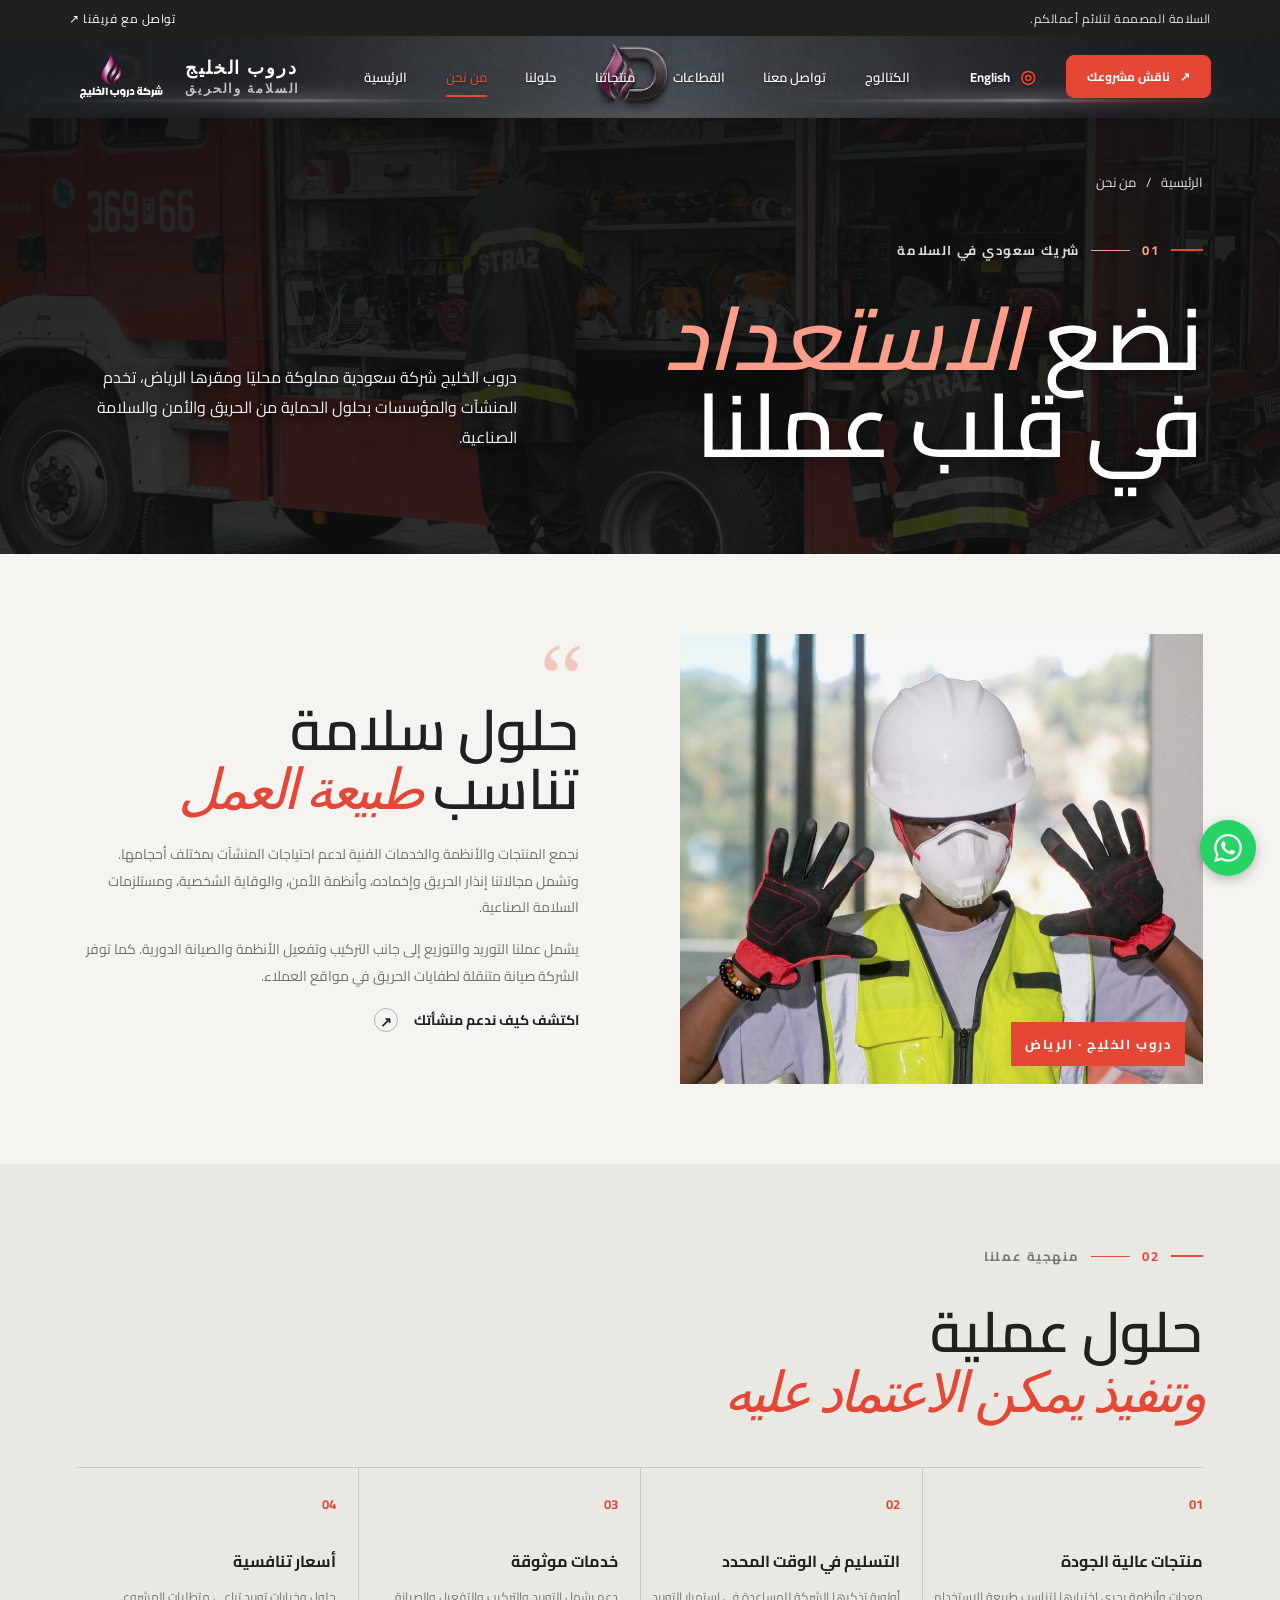
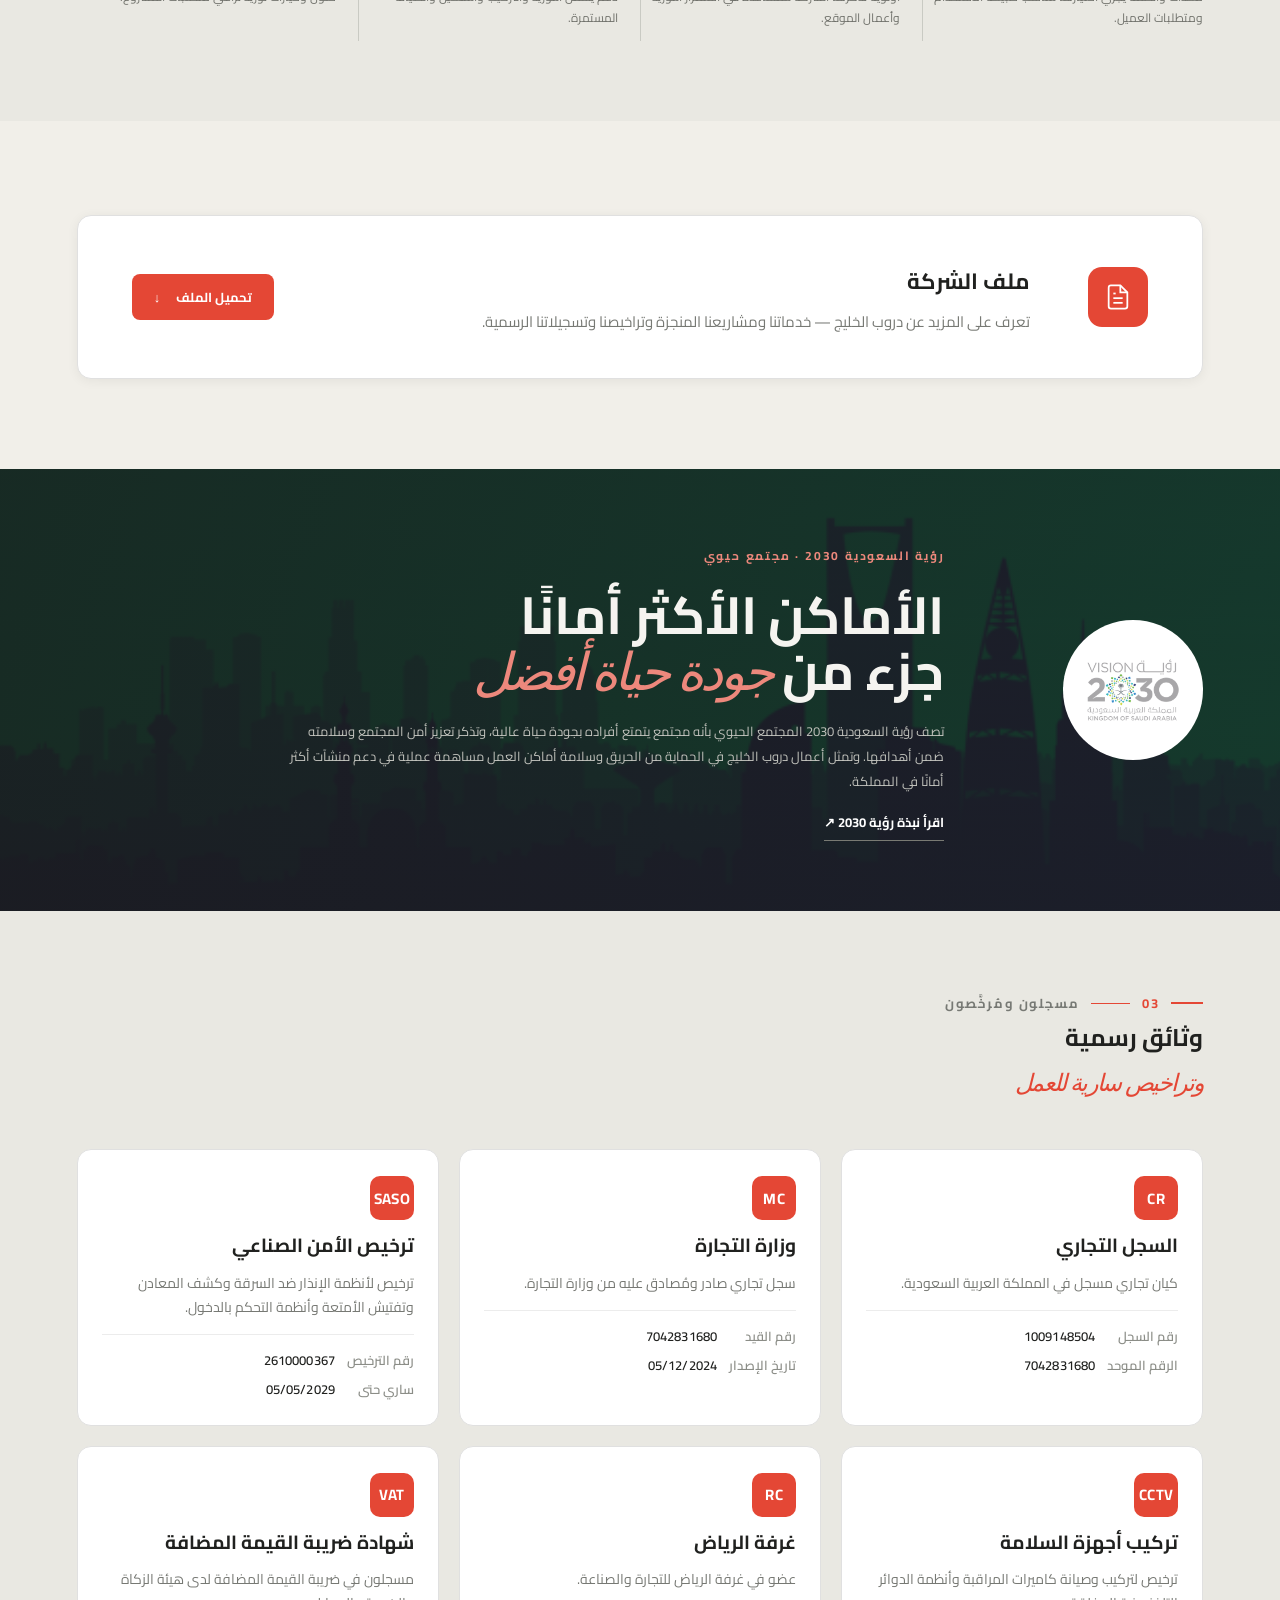
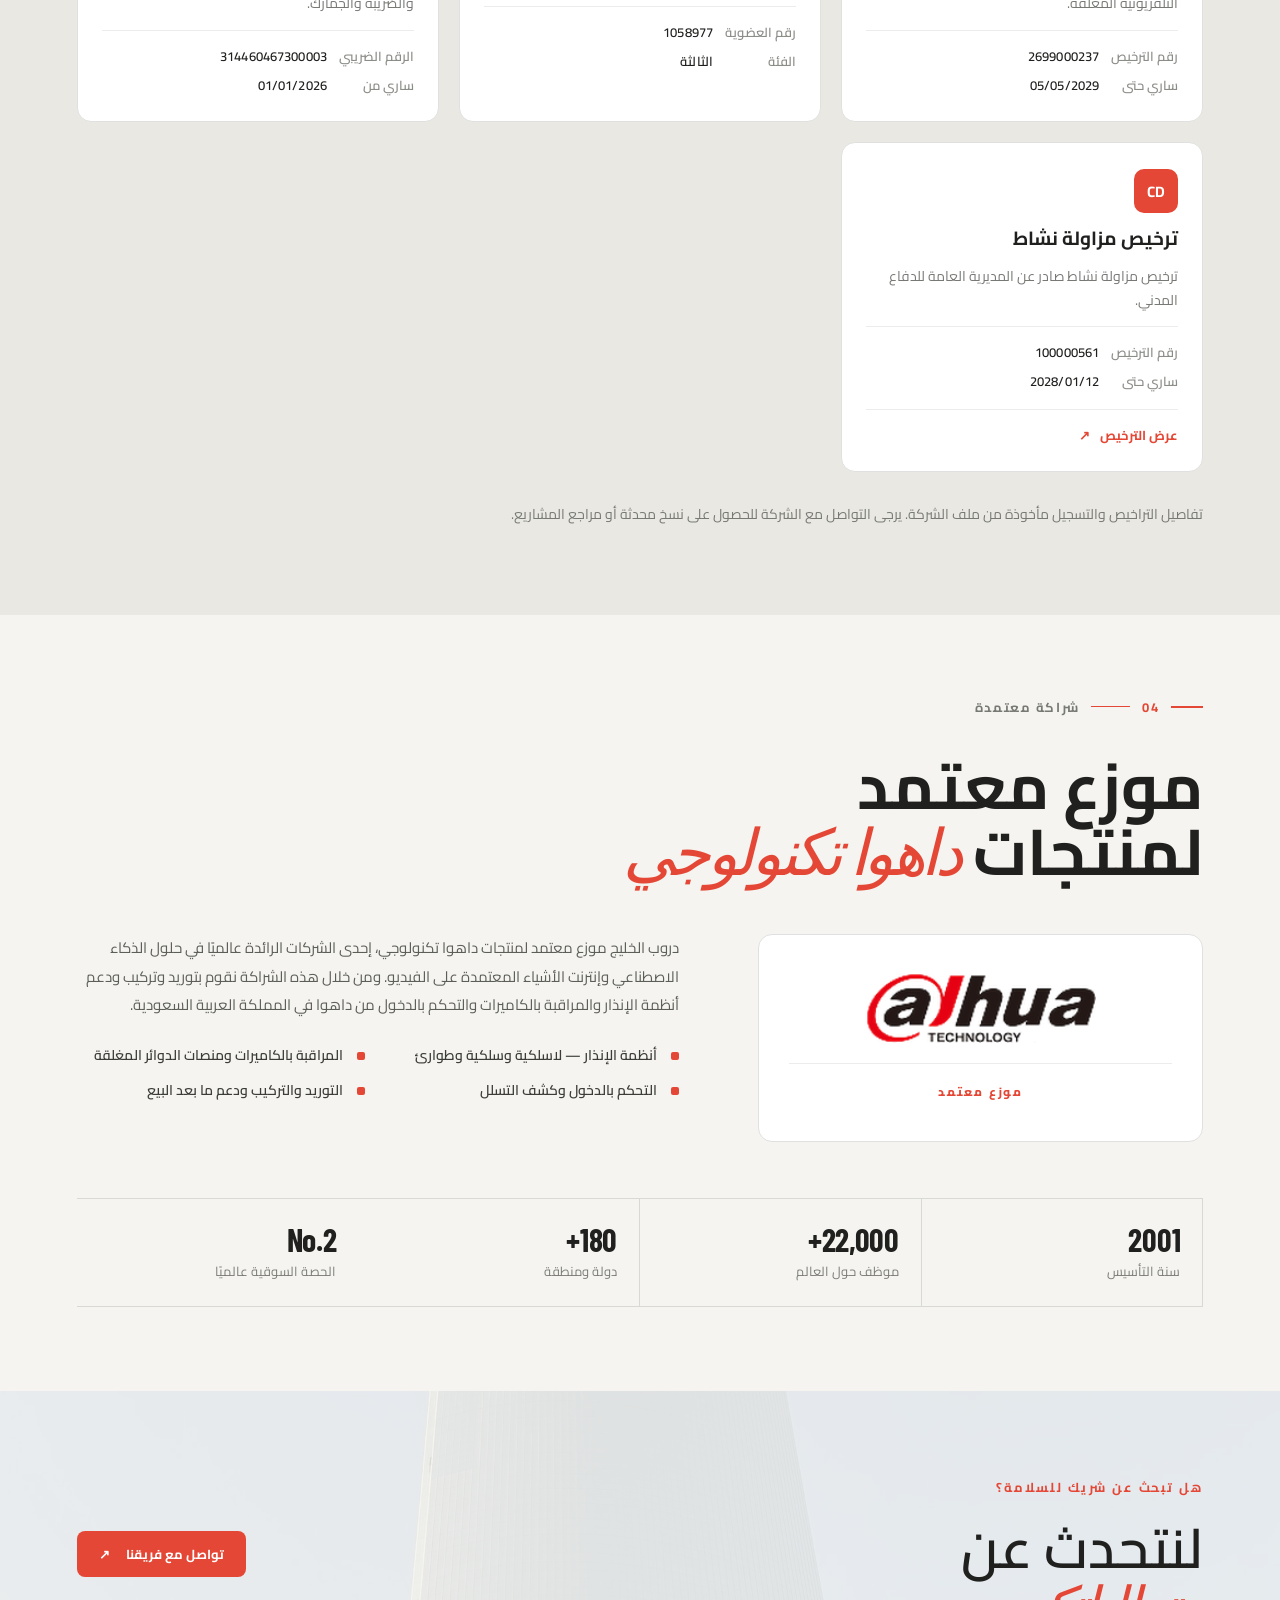
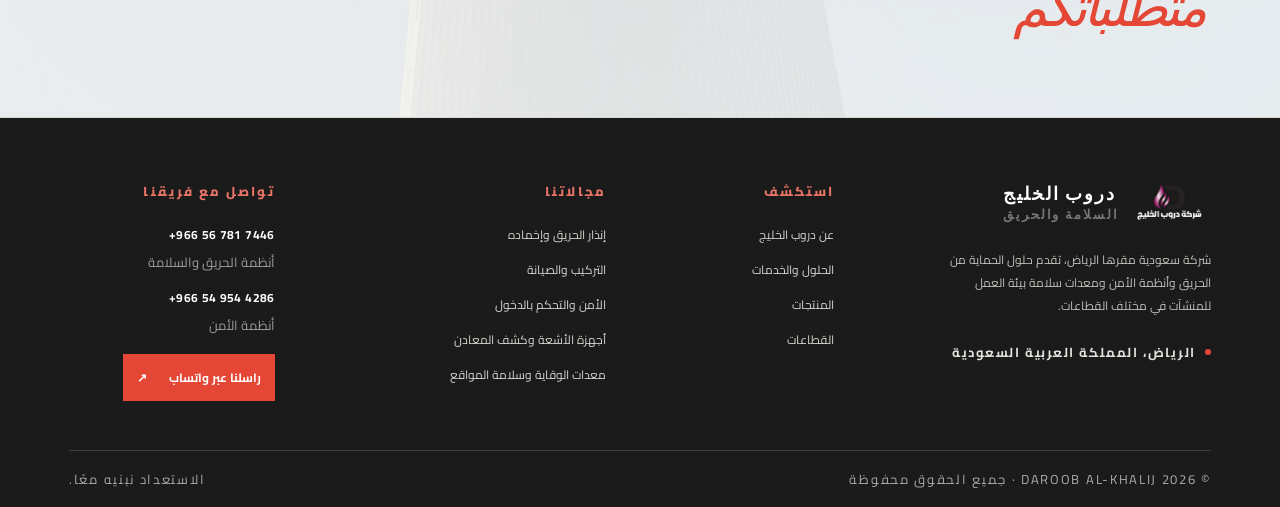
==== commit 545ca19a: "Revert "Fix 9 mobile issues: hamburger, nav contrast, overflow, hero gap, typography, form inputs, t" ====
--- a/about.html
+++ b/about.html
@@ -8,7 +8,7 @@
   <meta name="twitter:card" content="summary_large_image">
   <meta name="twitter:title" content="Daroob Al-Khalij | Fire &amp; Safety Solutions">
   <meta name="twitter:description" content="Fire protection, safety systems, and industrial safety products for businesses across Saudi Arabia.">
-  <meta name="twitter:image" content="https://obaida404.github.io/firefighting-services-and-products-info/assets/safety-worker.jpg"><link rel="preconnect" href="https://fonts.googleapis.com"><link rel="preconnect" href="https://fonts.gstatic.com" crossorigin><link href="https://fonts.googleapis.com/css2?family=Barlow+Condensed:wght@500;600;700;800&family=DM+Sans:wght@400;500;600;700&family=Manrope:wght@400;500;600;700;800&family=Cairo:wght@400;500;600;700;800&display=swap" rel="stylesheet"><link rel="stylesheet" href="styles.css"><link rel="stylesheet" href="premium.css?v=50"><script src="script.js?v=18" defer></script> </head><body data-page="about"><a href="#main-content" class="skip-link">Skip to main content</a> <main class="inner-page bg-industrial" id="main-content">
+  <meta name="twitter:image" content="https://obaida404.github.io/firefighting-services-and-products-info/assets/safety-worker.jpg"><link rel="preconnect" href="https://fonts.googleapis.com"><link rel="preconnect" href="https://fonts.gstatic.com" crossorigin><link href="https://fonts.googleapis.com/css2?family=Barlow+Condensed:wght@500;600;700;800&family=DM+Sans:wght@400;500;600;700&family=Manrope:wght@400;500;600;700;800&family=Cairo:wght@400;500;600;700;800&display=swap" rel="stylesheet"><link rel="stylesheet" href="styles.css"><link rel="stylesheet" href="premium.css?v=48"><script src="script.js?v=18" defer></script> </head><body data-page="about"><a href="#main-content" class="skip-link">Skip to main content</a> <main class="inner-page bg-industrial" id="main-content">
   <section class="page-hero section-pad"><div class="breadcrumb"><a href="index.html" data-en="Home" data-ar="الرئيسية">Home</a> <span>/</span> <span data-en="About us" data-ar="من نحن">About us</span> </div><div class="page-hero-grid"><div><div class="section-kicker"><span>01</span> <span class="kicker-rule"></span> <span data-en="A SAUDI SAFETY PARTNER" data-ar="شريك سعودي في السلامة">A SAUDI SAFETY PARTNER</span> </div><h1 data-en="Built around<br><em>readiness.</em>" data-ar="نضع <em>الاستعداد </em> <br>في قلب عملنا">Built around<br><em>readiness.</em> </h1></div> <div class="about-hero-support"><p data-en="Daroob Al-Khalij is a Saudi-owned company based in Riyadh, serving businesses and institutions with fire protection, security and industrial safety solutions." data-ar="دروب الخليج شركة سعودية مملوكة محليًا ومقرها الرياض، تخدم المنشآت والمؤسسات بحلول الحماية من الحريق والأمن والسلامة الصناعية.">Daroob Al-Khalij is a Saudi-owned company based in Riyadh, serving businesses and institutions with fire protection, security and industrial safety solutions.</p> </div></div> </section><section class="about-story section-pad"><div class="story-image"><img src="assets/safety-worker.jpg" alt="Safety professional at work on site" data-alt-en="Safety professional at work on site" data-alt-ar="مختص سلامة يعمل في موقع صناعي"><span class="image-tag" data-en="DAROOB AL-KHALIJ · RIYADH" data-ar="دروب الخليج · الرياض">DAROOB AL-KHALIJ · RIYADH</span> </div><div class="story-copy"><span class="story-quote" aria-hidden="true">“</span> <h2 data-en="Safety solutions<br>that fit <em>the work.</em>" data-ar="حلول سلامة <br>تناسب <em>طبيعة العمل </em>">Safety solutions<br>that fit <em>the work.</em> </h2><p data-en="We bring together products, systems and technical services to support the needs of organizations of different sizes. Our focus spans fire alarm and suppression, security systems, personal protection and industrial safety supplies." data-ar="نجمع المنتجات والأنظمة والخدمات الفنية لدعم احتياجات المنشآت بمختلف أحجامها. وتشمل مجالاتنا إنذار الحريق وإخماده، وأنظمة الأمن، والوقاية الشخصية، ومستلزمات السلامة الصناعية.">We bring together products, systems and technical services to support the needs of organizations of different sizes. Our focus spans fire alarm and suppression, security systems, personal protection and industrial safety supplies.</p> <p data-en="Our work includes sourcing and distribution as well as installation, system activation and periodic maintenance. For portable fire extinguishers, the company also describes mobile servicing at customer sites." data-ar="يشمل عملنا التوريد والتوزيع إلى جانب التركيب وتفعيل الأنظمة والصيانة الدورية. كما توفر الشركة صيانة متنقلة لطفايات الحريق في مواقع العملاء.">Our work includes sourcing and distribution as well as installation, system activation and periodic maintenance. For portable fire extinguishers, the company also describes mobile servicing at customer sites.</p> <a class="text-link dark-link" href="solutions.html"><span data-en="See how we can support your site" data-ar="اكتشف كيف ندعم منشأتك">See how we can support your site</span> <span class="link-arrow">↗</span> </a></div> </section><section class="principles section-pad"><div class="section-kicker"><span>02</span> <span class="kicker-rule"></span> <span data-en="HOW WE WORK" data-ar="منهجية عملنا">HOW WE WORK</span> </div><h2 data-en="Useful solutions.<br><em>Dependable delivery.</em>" data-ar="حلول عملية <br><em>وتنفيذ يمكن الاعتماد عليه </em>">Useful solutions.<br><em>Dependable delivery.</em> </h2><div class="principle-grid"><article class="about-feature"><span>01</span> <h3 data-en="Quality products" data-ar="منتجات عالية الجودة">Quality products</h3> <p data-en="Equipment and systems selected to suit the application and the client's requirements." data-ar="معدات وأنظمة يجري اختيارها لتناسب طبيعة الاستخدام ومتطلبات العميل.">Equipment and systems selected to suit the application and the client's requirements.</p> </article><article class="about-feature"><span>02</span> <h3 data-en="Timely delivery" data-ar="التسليم في الوقت المحدد">Timely delivery</h3> <p data-en="A company-stated priority that helps keep procurement and site work moving." data-ar="أولوية تذكرها الشركة للمساعدة في استمرار التوريد وأعمال الموقع.">A company-stated priority that helps keep procurement and site work moving.</p> </article><article class="about-feature"><span>03</span> <h3 data-en="Reliable service" data-ar="خدمات موثوقة">Reliable service</h3> <p data-en="Support across supply, installation, activation and ongoing maintenance." data-ar="دعم يشمل التوريد والتركيب والتفعيل والصيانة المستمرة.">Support across supply, installation, activation and ongoing maintenance.</p> </article><article class="about-feature"><span>04</span> <h3 data-en="Competitive pricing" data-ar="أسعار تنافسية">Competitive pricing</h3> <p data-en="Solutions and sourcing options shaped around project requirements." data-ar="حلول وخيارات توريد تراعي متطلبات المشروع.">Solutions and sourcing options shaped around project requirements.</p> </article></div> </section>
 
 <section class="download-section section-pad">
--- a/styles.css
+++ b/styles.css
@@ -1,17 +1,15 @@
 .site-header{background:#fff;position:sticky;top:0;left:0;right:0;z-index:100;transform:translateY(0);border-bottom:1px solid #e8e8e8;box-shadow:0 2px 8px rgba(0,0,0,.06);transition:transform .3s ease;direction:ltr}.site-header:before{display:none}.site-header>*{position:relative;z-index:1}.site-header.is-scrolled{height:69px;box-shadow:0 8px 24px #16171514}.site-header.scrolling-down{transform:translateY(-115%)}.site-header.scrolling-up{transform:translateY(0)}.main-nav .nav-link{padding:13px 0;position:relative}.main-nav .nav-link:after{position:absolute;content:"";height:2px;left:0;right:100%;bottom:5px;background:var(--red);transition:right .22s}.main-nav .nav-link:hover:after,.main-nav .nav-link.active:after{right:0}.nav-dropdown{position:relative}.nav-menu-wrap{display:flex;align-items:center;gap:3px}.submenu-toggle{display:none;border:0;background:transparent;color:var(--red);font-size:15px;padding:8px;cursor:pointer}.dropdown-panel{position:absolute;z-index:30;top:100%;left:-20px;width:240px;background:#fff;padding:9px;box-shadow:0 15px 38px #0002;border-top:2px solid var(--red);opacity:0;visibility:hidden;transform:translateY(7px);transition:.18s}.nav-dropdown:hover .dropdown-panel,.nav-dropdown:focus-within .dropdown-panel,.nav-dropdown.submenu-open .dropdown-panel{opacity:1;visibility:visible;transform:translateY(0)}.dropdown-panel a{display:block;font-size:12px;padding:12px 11px;border-bottom:1px solid #ededea;color:#555651}.dropdown-panel a:last-child{border:0}.dropdown-panel a:hover{color:var(--red);background:#faf9f6}.main-nav .nav-link.active{color:var(--red)}
-.hero-controls{position:absolute;z-index:4;right:45px;bottom:16px;display:flex;align-items:center;gap:10px}.hero-controls>button{height:44px;width:44px;border:1px solid #ffffff85;border-radius:50%;background:#1819173b;color:#fff;display:grid;place-items:center;cursor:pointer;font-size:13px;transition:.2s}.hero-controls>button:hover{background:var(--red);border-color:var(--red)}.hero-dots{display:flex;align-items:center;gap:5px}.hero-dots button{height:4px;width:15px;border:0;padding:0;background:#ffffff7a;cursor:pointer;transition:.2s}.hero-dots button[aria-current="true"]{background:#fff;width:27px}.hero-photo img{transition:opacity .26s,transform 1.2s}.hero-photo:hover img{transform:scale(1.025)}.hero-photo img.image-changing{opacity:.25}.reveal{opacity:1;transform:none}.reveal-pending{opacity:0;transform:translateY(18px);transition:opacity .55s ease,transform .55s ease}.reveal-pending.revealed{opacity:1;transform:none}.solution-card:nth-child(2),.product-row:nth-child(2){transition-delay:.08s}.solution-card:nth-child(3),.product-row:nth-child(3){transition-delay:.14s}.solution-card:nth-child(4){transition-delay:.2s}
+.hero-controls{position:absolute;z-index:4;right:45px;bottom:16px;display:flex;align-items:center;gap:10px}.hero-controls>button{height:30px;width:30px;border:1px solid #ffffff85;border-radius:50%;background:#1819173b;color:#fff;display:grid;place-items:center;cursor:pointer;font-size:13px;transition:.2s}.hero-controls>button:hover{background:var(--red);border-color:var(--red)}.hero-dots{display:flex;align-items:center;gap:5px}.hero-dots button{height:4px;width:15px;border:0;padding:0;background:#ffffff7a;cursor:pointer;transition:.2s}.hero-dots button[aria-current="true"]{background:#fff;width:27px}.hero-photo img{transition:opacity .26s,transform 1.2s}.hero-photo:hover img{transform:scale(1.025)}.hero-photo img.image-changing{opacity:.25}.reveal{opacity:1;transform:none}.reveal-pending{opacity:0;transform:translateY(18px);transition:opacity .55s ease,transform .55s ease}.reveal-pending.revealed{opacity:1;transform:none}.solution-card:nth-child(2),.product-row:nth-child(2){transition-delay:.08s}.solution-card:nth-child(3),.product-row:nth-child(3){transition-delay:.14s}.solution-card:nth-child(4){transition-delay:.2s}
 .inner-page{overflow:hidden}.page-hero{padding-top:27px;padding-bottom:70px}.breadcrumb{display:flex;gap:10px;align-items:center;color:#8c8d87;font-size:12px;margin-bottom:44px}.breadcrumb a:hover{color:var(--red)}.breadcrumb span:nth-child(2){color:#c0c1ba}.page-hero-grid{display:grid;grid-template-columns:1.15fr .85fr;align-items:end;gap:8%}.page-hero h1{font-size:clamp(53px,7.1vw,89px);line-height:.98;letter-spacing:-.065em;font-weight:600;margin:32px 0 0}.page-hero-grid>p{font-size:14px;line-height:1.9;color:#6e6f69;max-width:420px;margin:0 0 5px}.about-story{padding-top:19px;padding-bottom:105px;display:grid;grid-template-columns:1.02fr .98fr;gap:9%;align-items:center;overflow:hidden}.story-image{height:450px;position:relative;overflow:hidden;background:#ddd}.story-image img{width:100%;height:100%;object-fit:cover;object-position:center 35%;filter:saturate(.75)}.story-image .image-tag{left:18px;bottom:18px}
 html[dir="rtl"] .story-image .image-tag{left:auto;right:18px;max-width:calc(100% - 36px);white-space:nowrap;overflow:hidden;text-overflow:ellipsis}.story-copy{position:relative;padding:36px 0}.story-quote{font-family:Georgia,serif;color:var(--red);font-size:100px;position:absolute;top:-20px;left:-5px;opacity:.25;line-height:1}.story-copy h2,.principles h2,.docs-grid h2,.sector-intro h2,.sourcing h2,.contact-methods h2,.contact-close h2{font-size:clamp(39px,4.4vw,58px);line-height:1.06;letter-spacing:-.06em;font-weight:600;margin:15px 0 20px}.story-copy>p,.docs-grid p,.sector-intro-copy>p,.sourcing-top>p{font-size:12px;line-height:1.9;color:#71726d;margin-bottom:15px}.principles{background:#e9e8e2;padding-top:80px;padding-bottom:91px}.principles h2{margin-top:34px;margin-bottom:43px}.principle-grid{display:grid;grid-template-columns:repeat(4,1fr);border-top:1px solid #c9cac3}.principle-grid article{padding:20px 22px 0 0;border-right:1px solid #c9cac3}.principle-grid article:not(:first-child){padding-left:22px}.principle-grid article:last-child{border:0}.principle-grid article>span{font-size:12px;color:var(--red);font-weight:700}.principle-grid h3{font-size:14px;margin:28px 0 10px}.principle-grid p{font-size:12px;line-height:1.8;color:#71726c}.vision-feature{background:#1a1a1a url("assets/bg-vision2030.png") center/cover no-repeat;color:#f5f4f0;padding-top:68px;padding-bottom:68px;display:grid;grid-template-columns:180px 1fr;gap:7%;align-items:center;position:relative}.vision-feature:before{content:"";position:absolute;inset:0;background:linear-gradient(90deg, rgba(26,26,26,.92) 0%, rgba(26,26,26,.82) 100%);z-index:0}.vision-feature>*{position:relative;z-index:1}.vision-emblem{width:140px;height:140px;border:1px solid #ffffff48;border-radius:50%;display:flex;align-items:center;justify-content:center;flex-direction:column;font-size:34px;color:#e96e5f;font-weight:700;position:relative;background:#fff;overflow:hidden}.vision-emblem:before,.vision-emblem:after{content:"";position:absolute;inset:10px;border:1px solid #ffffff1a;border-radius:50%}.vision-emblem:after{inset:-12px;border-color:#ffffff12}.vision-emblem span{font-size:12px;line-height:1.5;letter-spacing:.16em;text-align:center;color:#e8e6de}.vision-label{font-size:12px;letter-spacing:.15em;font-weight:700;color:#ed887c}.vision-feature h2{font-size:clamp(34px,4.2vw,52px);line-height:1.08;letter-spacing:-.055em;margin:18px 0}.vision-feature h2 em{color:#ed887c}.vision-feature p{font-size:13px;line-height:1.9;max-width:660px;color:#c1c2bc}.vision-source{display:inline-flex;margin-top:3px;color:#fff;border-bottom:1px solid #797a73;padding-bottom:6px;font-size:12px;font-weight:700}.docs-note{padding-top:91px;padding-bottom:89px}.docs-grid{display:grid;grid-template-columns:.9fr 1.1fr;gap:10%;margin-top:24px}.docs-grid h2{margin-top:0}.docs-grid p{max-width:520px}.docs-grid .button{margin-top:8px}.page-end{padding-top:70px;padding-bottom:72px;background:#f5f4f0 url("assets/bg-light-professional.jpg") center/cover no-repeat;display:flex;align-items:center;justify-content:space-between;gap:35px;position:relative}.page-end:before{content:"";position:absolute;inset:0;background:rgba(245,244,240,.88);z-index:0}.page-end>*{position:relative;z-index:1}.page-end>div>span{font-size:12px;letter-spacing:.15em;font-weight:700;color:var(--red)}.page-end h2{font-size:clamp(36px,4.4vw,55px);line-height:1.06;letter-spacing:-.06em;font-weight:600;margin:18px 0 0}.page-hero+.service-detail{padding-top:12px}.service-detail{padding-top:72px;padding-bottom:84px;display:grid;grid-template-columns:1fr 1fr;gap:9%;align-items:center;border-top:1px solid var(--line)}.service-reverse .service-visual{order:2}.service-reverse .service-copy{order:1}.service-visual{height:405px;position:relative;overflow:hidden;background:#e4e3dd}.service-visual img{width:100%;height:100%;object-fit:cover;object-position:center 38%;filter:saturate(.8)}.service-visual:after{content:"";position:absolute;inset:14px;border:1px solid #ffffffa6;pointer-events:none}.service-visual .visual-count{position:absolute;z-index:2;right:19px;bottom:18px;background:var(--red);color:#fff;padding:9px 12px;font-size:12px;font-weight:700;letter-spacing:.1em}.service-copy h2{font-size:clamp(38px,4.5vw,58px);line-height:1.04;letter-spacing:-.06em;font-weight:600;margin:24px 0 15px}.service-copy>p{font-size:13px;line-height:1.9;color:#71726d;margin-bottom:17px}.tag-list{display:flex;flex-wrap:wrap;gap:7px;margin:0 0 21px}.tag-list span{padding:8px 10px;border:1px solid var(--line);font-size:12px;color:#666762}.check-list{padding:0;list-style:none;margin:15px 0 23px}.check-list li{position:relative;padding:9px 0 9px 20px;border-bottom:1px solid var(--line);font-size:12px;color:#565752}.check-list li:before{content:"↗";position:absolute;left:0;color:var(--red)}.service-extras{background:#e9e8e2;padding-top:83px;padding-bottom:91px}.service-extras h2{font-size:clamp(38px,4.6vw,59px);line-height:1.04;letter-spacing:-.06em;margin:29px 0 40px}.extras-grid{display:grid;grid-template-columns:repeat(3,1fr);gap:1px;background:#ccc;border:1px solid #ccc}.extras-grid article{background:#e9e8e2;padding:20px 22px 21px;min-height:184px}.extras-grid article>span{font-size:12px;letter-spacing:.12em;color:var(--red);font-weight:700}.extras-grid h3{font-size:14px;margin:24px 0 9px}.extras-grid p{font-size:12px;line-height:1.8;color:#6c6d67;margin:0;max-width:295px}
 .catalogue-grid{padding-top:12px;padding-bottom:82px;display:grid;grid-template-columns:1fr 1fr;gap:22px}.catalogue-card{background:#e9e8e2;min-width:0}.catalogue-feature{grid-column:1/-1;display:grid;grid-template-columns:1.1fr .9fr}.catalogue-image{height:250px;position:relative;overflow:hidden;background:#d8d7d1}.catalogue-feature .catalogue-image{height:100%;min-height:385px}.catalogue-image img{width:100%;height:100%;object-fit:cover;object-position:center 35%;filter:saturate(.75);transition:transform .7s}.catalogue-card:hover .catalogue-image img{transform:scale(1.035)}.catalogue-image>span{position:absolute;bottom:13px;left:15px;color:white;background:var(--red);padding:8px 10px;font-size:12px;letter-spacing:.12em;font-weight:700}.catalogue-copy{padding:24px 27px 28px}.catalogue-copy>span{font-size:12px;letter-spacing:.12em;font-weight:700;color:var(--red)}.catalogue-copy h2{font-size:clamp(30px,3.5vw,44px);line-height:1.05;letter-spacing:-.05em;margin:16px 0 11px}.catalogue-copy p{font-size:12px;line-height:1.8;color:#70716c;max-width:450px;margin-bottom:17px}.catalogue-feature .catalogue-copy{align-self:center;padding:36px 9%}.catalogue-feature .catalogue-copy h2{font-size:clamp(40px,4.5vw,56px)}.catalogue-image.cctv-image img{object-position:center 40%}.access-catalogue .catalogue-image img{object-position:center 28%}.ppe-image img{object-position:center 30%}.sourcing{background:var(--dark);color:#fff;padding-top:73px;padding-bottom:57px}.sourcing-top{display:grid;grid-template-columns:.8fr 1fr 1fr;gap:7%;align-items:end}.sourcing h2{font-size:clamp(36px,4vw,51px);margin:28px 0 0}.sourcing-top>p{color:#b9bab3;margin:0 0 3px}.region-strip{display:flex;justify-content:space-between;border-top:1px solid #50514c;margin-top:45px;padding-top:17px;font-size:12px;letter-spacing:.16em;font-weight:700;color:#eee}.sector-intro{padding-top:15px;padding-bottom:98px;display:grid;grid-template-columns:.8fr 1.2fr;gap:10%;align-items:start}.sector-intro h2{margin-top:31px}.sector-intro-copy>p{max-width:420px}.sector-list{border-top:1px solid var(--line)}.sector-card{display:grid;grid-template-columns:38px 1fr 24px;gap:13px;align-items:start;padding:17px 4px 17px 0;border-bottom:1px solid var(--line)}.sector-card>span{font-size:12px;color:var(--red);font-weight:700;padding-top:2px}.sector-card h3{font-size:12px;margin:0 0 5px}.sector-card p{font-size:12px;line-height:1.7;color:#747570;margin:0}.sector-card>b{font-size:12px;color:#9a9b95;text-align:right}.project-note{padding-top:58px;padding-bottom:63px;background:#1a1a1a url("assets/bg-dark-mesh.jpg") center/cover no-repeat;color:#fff;display:grid;grid-template-columns:.7fr 1.3fr;gap:10%;align-items:center;position:relative}.project-note:before{content:"";position:absolute;inset:0;background:linear-gradient(90deg, rgba(26,26,26,.92) 0%, rgba(26,26,26,.82) 100%);z-index:0}.project-note>*{position:relative;z-index:1}.project-year{font-size:clamp(27px,4vw,48px);font-weight:700;letter-spacing:-.04em;display:flex;gap:12px;align-items:center}.project-year i{font-style:normal;font-weight:400;color:#f7b0a5}.project-note .vision-label{color:#ffe0dc}.project-note h2{font-size:clamp(39px,4.6vw,59px);line-height:1.05;letter-spacing:-.06em;margin:15px 0}.project-note h2 em{color:#ffe1dc}.project-note p{font-size:13px;line-height:1.9;max-width:540px;color:#ffe8e4}.project-note .text-link{color:white}.compact-vision{margin-top:0;background:#1a1a1a url("assets/bg-saudi-landmark.jpg") center/cover no-repeat;position:relative}.compact-vision:before{content:"";position:absolute;inset:0;background:linear-gradient(90deg, rgba(26,26,26,.88) 0%, rgba(26,26,26,.78) 100%);z-index:0}.compact-vision>*{position:relative;z-index:1}
-.contact-layout{padding-top:12px;padding-bottom:102px;display:grid;grid-template-columns:.92fr 1.08fr;gap:9%;align-items:start}.contact-methods h2{margin-top:29px}.contact-lede{font-size:13px;line-height:1.8;color:#73746f;max-width:360px}.phone-list{margin-top:27px;border-top:1px solid var(--line)}.phone-list article{min-height:87px;display:grid;grid-template-columns:31px 1fr 28px;gap:13px;align-items:center;border-bottom:1px solid var(--line)}.phone-icon{font-size:12px;color:var(--red);font-weight:700}.phone-list article>div{display:flex;flex-direction:column;gap:5px}.phone-list small,.location-card small{font-size:12px;letter-spacing:.12em;color:#7d7e78;font-weight:700}.phone-list article>div>a{font-size:12px;font-weight:700;letter-spacing:.035em;width:max-content}.phone-list article>div>a:hover{color:var(--red)}.phone-arrow{height:44px;width:44px;border:1px solid var(--line);border-radius:50%;display:grid;place-items:center;font-size:12px}.phone-arrow:hover{color:#fff;background:var(--red);border-color:var(--red)}.location-card{display:flex;gap:14px;align-items:center;background:#e9e8e2;padding:16px 18px;margin-top:22px}.location-pin{font-size:20px;color:var(--red)}.location-card>div{display:flex;flex-direction:column;gap:6px}.location-card b{font-size:13px}.enquiry-panel{background:#e9e8e2;padding:27px 8% 29px}.enquiry-head{display:flex;justify-content:space-between;font-size:12px;color:#7a7b75;font-weight:700;letter-spacing:.13em;border-bottom:1px solid #d2d3cc;padding-bottom:14px}.enquiry-head span:last-child{font-size:15px;color:var(--red)}.enquiry-panel h3{font-size:33px;line-height:1.03;letter-spacing:-.05em;margin:21px 0 10px}.enquiry-panel>p{font-size:12px;line-height:1.8;color:#6e6f69;max-width:370px;margin-bottom:20px}#enquiry-form{display:grid;grid-template-columns:1fr;gap:7px}#enquiry-form label{font-size:12px;font-weight:700;margin-top:6px}#enquiry-form input,#enquiry-form select,#enquiry-form textarea{font:inherit;font-size:16px;background:#f7f6f2;border:1px solid #d5d5cf;color:var(--ink);padding:11px 12px;width:100%;border-radius:0;outline:none}#enquiry-form input:focus,#enquiry-form select:focus,#enquiry-form textarea:focus{border-color:var(--red)}#enquiry-form textarea{resize:vertical;min-height:72px}.form-submit{border:0;cursor:pointer;margin-top:8px;justify-self:start}.form-note{font-size:12px;color:#73746f;line-height:1.7}.contact-close{background:#1a1a1a url("assets/bg-dark-metal.jpg") center/cover no-repeat;color:#fff;display:flex;justify-content:space-between;align-items:center;gap:30px;padding-top:51px;padding-bottom:54px;position:relative;overflow:hidden}.contact-close:before{content:"";position:absolute;inset:0;background:linear-gradient(90deg, rgba(26,26,26,.92) 0%, rgba(26,26,26,.82) 100%);z-index:0}.contact-close>*{position:relative;z-index:1}.contact-close:after{content:"";position:absolute;width:300px;height:300px;border:1px solid #ffffff35;border-radius:50%;right:10%;top:-190px;box-shadow:0 0 0 25px #ffffff0d,0 0 0 55px #ffffff09}.contact-close-mark{font-family:Georgia,serif;font-size:60px;color:#ffffff45}.contact-close h2{margin-bottom:0}.contact-close h2 em{color:#ffd5cf}.contact-close .button{z-index:1;position:relative}
+.contact-layout{padding-top:12px;padding-bottom:102px;display:grid;grid-template-columns:.92fr 1.08fr;gap:9%;align-items:start}.contact-methods h2{margin-top:29px}.contact-lede{font-size:13px;line-height:1.8;color:#73746f;max-width:360px}.phone-list{margin-top:27px;border-top:1px solid var(--line)}.phone-list article{min-height:87px;display:grid;grid-template-columns:31px 1fr 28px;gap:13px;align-items:center;border-bottom:1px solid var(--line)}.phone-icon{font-size:12px;color:var(--red);font-weight:700}.phone-list article>div{display:flex;flex-direction:column;gap:5px}.phone-list small,.location-card small{font-size:12px;letter-spacing:.12em;color:#7d7e78;font-weight:700}.phone-list article>div>a{font-size:12px;font-weight:700;letter-spacing:.035em;width:max-content}.phone-list article>div>a:hover{color:var(--red)}.phone-arrow{height:27px;width:27px;border:1px solid var(--line);border-radius:50%;display:grid;place-items:center;font-size:12px}.phone-arrow:hover{color:#fff;background:var(--red);border-color:var(--red)}.location-card{display:flex;gap:14px;align-items:center;background:#e9e8e2;padding:16px 18px;margin-top:22px}.location-pin{font-size:20px;color:var(--red)}.location-card>div{display:flex;flex-direction:column;gap:6px}.location-card b{font-size:13px}.enquiry-panel{background:#e9e8e2;padding:27px 8% 29px}.enquiry-head{display:flex;justify-content:space-between;font-size:12px;color:#7a7b75;font-weight:700;letter-spacing:.13em;border-bottom:1px solid #d2d3cc;padding-bottom:14px}.enquiry-head span:last-child{font-size:15px;color:var(--red)}.enquiry-panel h3{font-size:33px;line-height:1.03;letter-spacing:-.05em;margin:21px 0 10px}.enquiry-panel>p{font-size:12px;line-height:1.8;color:#6e6f69;max-width:370px;margin-bottom:20px}#enquiry-form{display:grid;grid-template-columns:1fr;gap:7px}#enquiry-form label{font-size:12px;font-weight:700;margin-top:6px}#enquiry-form input,#enquiry-form select,#enquiry-form textarea{font:inherit;font-size:12px;background:#f7f6f2;border:1px solid #d5d5cf;color:var(--ink);padding:11px 12px;width:100%;border-radius:0;outline:none}#enquiry-form input:focus,#enquiry-form select:focus,#enquiry-form textarea:focus{border-color:var(--red)}#enquiry-form textarea{resize:vertical;min-height:72px}.form-submit{border:0;cursor:pointer;margin-top:8px;justify-self:start}.form-note{font-size:12px;color:#73746f;line-height:1.7}.contact-close{background:#1a1a1a url("assets/bg-dark-metal.jpg") center/cover no-repeat;color:#fff;display:flex;justify-content:space-between;align-items:center;gap:30px;padding-top:51px;padding-bottom:54px;position:relative;overflow:hidden}.contact-close:before{content:"";position:absolute;inset:0;background:linear-gradient(90deg, rgba(26,26,26,.92) 0%, rgba(26,26,26,.82) 100%);z-index:0}.contact-close>*{position:relative;z-index:1}.contact-close:after{content:"";position:absolute;width:300px;height:300px;border:1px solid #ffffff35;border-radius:50%;right:10%;top:-190px;box-shadow:0 0 0 25px #ffffff0d,0 0 0 55px #ffffff09}.contact-close-mark{font-family:Georgia,serif;font-size:60px;color:#ffffff45}.contact-close h2{margin-bottom:0}.contact-close h2 em{color:#ffd5cf}.contact-close .button{z-index:1;position:relative}
 .home-intro{padding-top:84px;padding-bottom:73px;background:#d8d6cf}.home-intro .intro-grid{margin-top:30px}.home-intro h2{font-size:clamp(38px,4.5vw,58px)}.home-intro .intro-text{max-width:475px}.home-products{padding-top:92px;padding-bottom:95px}.home-products-inner{margin-top:28px;display:grid;grid-template-columns:.8fr 1.2fr;gap:9%;align-items:center}.home-products h2{font-size:clamp(38px,4.6vw,60px);line-height:1.05;letter-spacing:-.06em;margin:0 0 16px}.home-products p{font-size:13px;line-height:1.8;color:#73746f;max-width:350px;margin-bottom:20px}.home-products-inner>img{width:100%;height:280px;object-fit:cover;background:#e8e7e1}.vision-band{background:#1a1a1a url("assets/bg-vision2030.png") center/cover no-repeat;color:#fff;padding-top:44px;padding-bottom:44px;display:grid;grid-template-columns:1fr .85fr;gap:8%;align-items:center;position:relative}.vision-band:before{content:"";position:absolute;inset:0;background:linear-gradient(90deg, rgba(26,26,26,.92) 0%, rgba(26,26,26,.82) 100%);z-index:0}.vision-band>*{position:relative;z-index:1}.vision-band h2{font-size:clamp(27px,3.7vw,45px);line-height:1.09;letter-spacing:-.055em;margin:14px 0 0}.vision-band h2 em{color:#f8c0b7}.vision-band p{font-size:12px;line-height:1.85;color:#ffe6e2}.vision-band .vision-label{color:#ffd0c9;font-size:12px}.vision-band .vision-source{color:#fff;border-color:#ffffff7a}
 html[dir="rtl"] .dropdown-panel{left:auto;right:-20px}html[dir="rtl"] .nav-menu-wrap{flex-direction:row-reverse}html[dir="rtl"] .hero-controls{right:auto;left:45px}html[dir="rtl"] .breadcrumb{direction:rtl}html[dir="rtl"] .page-hero-grid,html[dir="rtl"] .about-story,html[dir="rtl"] .service-detail,html[dir="rtl"] .catalogue-feature,html[dir="rtl"] .sector-intro,html[dir="rtl"] .contact-layout,html[dir="rtl"] .docs-grid,html[dir="rtl"] .project-note,html[dir="rtl"] .sourcing-top,html[dir="rtl"] .vision-feature{direction:rtl}html[dir="rtl"] .principle-grid article{padding-right:22px;padding-left:0;border-right:0;border-left:1px solid #c9cac3}html[dir="rtl"] .principle-grid article:first-child{padding-right:0}html[dir="rtl"] .principle-grid article:last-child{border:0}html[dir="rtl"] .story-quote{left:auto;right:-5px}html[dir="rtl"] .catalogue-image>span{left:auto;right:15px}html[dir="rtl"] .contact-close{direction:rtl}html[dir="rtl"] .phone-list article{direction:rtl}html[dir="rtl"] .sector-card{direction:rtl}html[dir="rtl"] .sector-card>b{text-align:left}html[dir="rtl"] .check-list li{padding:9px 20px 9px 0}html[dir="rtl"] .check-list li:before{left:auto;right:0}html[dir="rtl"] .form-submit{justify-self:start}
 @media(max-width:980px){
   .submenu-toggle{display:block}
 .main-nav{gap:20px;margin-right:2vw;direction:ltr}.main-nav .nav-link{color:#333;font-weight:600}.dropdown-panel{left:-14px}.page-hero-grid{grid-template-columns:1fr .85fr}.about-story{gap:6%}.story-image{height:390px}.service-detail{gap:6%}.service-visual{height:350px}.catalogue-feature .catalogue-image{min-height:350px}.principle-grid article{padding-right:14px}.principle-grid article:not(:first-child){padding-left:14px}.sourcing-top{grid-template-columns:.9fr 1fr;gap:22px}.sourcing-top>p{grid-column:2}.contact-layout{gap:6%}}
-@media(max-width:720px){.announcement{direction:ltr;height:30px}.site-header{height:70px}.site-header.is-scrolled{height:63px}.main-nav{top:69px;max-height:calc(100dvh - 100px);overflow:auto}.site-header.is-scrolled .main-nav{top:62px}.main-nav .nav-link{display:block;color:#333;font-size:14px;padding:12px 0}.nav-menu-wrap{width:100%}.nav-menu-wrap>.nav-link{flex:1}.submenu-toggle{display:block}.dropdown-panel{position:static;display:none;width:100%;padding:2px 0 5px;box-shadow:none;border:0;transform:none;opacity:1;visibility:visible;background:#f0efea}.nav-dropdown.submenu-open .dropdown-panel{display:block}.dropdown-panel a{font-size:12px;padding:11px 15px}.nav-dropdown:hover .dropdown-panel{transform:none}.header-actions{margin-left:auto}.main-nav.open{display:flex}.page-hero{padding-top:20px;padding-bottom:48px}.breadcrumb{margin-bottom:33px}.page-hero-grid{display:block}.page-hero h1{font-size:clamp(50px,12vw,71px);margin-top:26px}.page-hero-grid>p{font-size:12px;max-width:450px;margin-top:18px}.about-story{padding-top:4px;padding-bottom:68px;display:block}.story-image{height:340px;margin-bottom:27px;width:100%}.story-copy{padding:18px 0 0}.story-quote{font-size:75px;top:-3px}.story-copy h2,.principles h2,.docs-grid h2,.sector-intro h2,.sourcing h2,.contact-methods h2,.contact-close h2{font-size:clamp(38px,9vw,51px)}.story-copy>p,.docs-grid p,.sector-intro-copy>p{font-size:13px}.principles{padding-top:66px;padding-bottom:66px}.principles h2{margin:28px 0 32px}.principle-grid{grid-template-columns:1fr 1fr}.principle-grid article{padding:14px 10px 0 0;border-bottom:1px solid #c9cac3;min-height:150px}.principle-grid article:not(:first-child){padding-left:12px}.principle-grid article:nth-child(2){border-right:0}.principle-grid article:nth-child(3){border-bottom:0;padding-left:0}.principle-grid article:last-child{border:0}.principle-grid h3{margin:18px 0 7px;font-size:12px}.principle-grid p{font-size:12px}.vision-feature{padding-top:43px;padding-bottom:45px;display:block}.vision-emblem{width:86px;height:86px;font-size:22px;margin-bottom:29px}.vision-emblem:before{inset:6px}.vision-emblem:after{inset:-7px}.vision-emblem span{font-size:12px}.vision-feature h2{font-size:clamp(31px,7vw,42px)}.vision-feature p{font-size:12px}.docs-note{padding-top:65px;padding-bottom:65px}.docs-grid{display:block;margin-top:26px}.docs-grid h2{margin-bottom:14px}.docs-grid .button{margin-top:3px}.page-end{padding-top:43px;padding-bottom:45px;align-items:flex-start;flex-direction:column;gap:25px}.page-end h2{font-size:40px;margin-top:14px}.service-detail{padding-top:34px;padding-bottom:48px;display:flex;flex-direction:column;gap:24px;align-items:stretch}.service-reverse .service-visual,.service-reverse .service-copy{order:initial}.service-visual{height:280px}.service-copy h2{font-size:clamp(37px,9vw,51px);margin:20px 0 12px}.service-copy>p{font-size:12px}.tag-list{gap:6px}.tag-list span{font-size:12px;padding:7px 8px}.check-list li{font-size:12px}.service-extras{padding-top:62px;padding-bottom:65px}.service-extras h2{font-size:41px;margin:25px 0 29px}.extras-grid{grid-template-columns:1fr}.extras-grid article{min-height:unset;padding:17px}.extras-grid h3{margin:13px 0 6px}.extras-grid p{font-size:12px}.catalogue-grid{grid-template-columns:1fr;gap:14px;padding-top:5px;padding-bottom:58px}.catalogue-feature{grid-column:auto;grid-template-columns:1fr}.catalogue-feature .catalogue-image{min-height:260px;height:260px}.catalogue-image{height:225px;width:100%}.catalogue-copy{padding:21px 20px 24px}.catalogue-copy h2{font-size:34px}.catalogue-feature .catalogue-copy{padding:23px 20px 26px}.catalogue-feature .catalogue-copy h2{font-size:42px}.catalogue-copy p{font-size:12px}.sourcing{padding-top:58px;padding-bottom:42px}.sourcing-top{display:block}.sourcing h2{font-size:40px;margin:25px 0 12px}.sourcing-top>p{font-size:12px}.region-strip{margin-top:29px;gap:10px;flex-wrap:wrap;font-size:12px}.sector-intro{padding-top:4px;padding-bottom:68px;display:block}.sector-intro h2{margin:26px 0 12px}.sector-intro-copy>p{margin-bottom:26px}.sector-card{grid-template-columns:28px 1fr 20px;padding:14px 0;gap:9px}.sector-card h3{font-size:13px}.sector-card p{font-size:12px}.project-note{padding-top:41px;padding-bottom:43px;display:block}.project-year{font-size:32px;margin-bottom:26px}.project-note h2{font-size:42px}.project-note p{font-size:12px}.contact-layout{padding-top:6px;padding-bottom:68px;display:block}.contact-methods h2{margin-top:25px}.contact-lede{font-size:12px}.phone-list{margin-top:21px}.phone-list article{min-height:77px}.phone-list article>div>a{font-size:13px}.location-card{margin-bottom:32px}.enquiry-panel{padding:23px 6% 24px}.enquiry-panel h3{font-size:29px}.contact-close{padding-top:38px;padding-bottom:40px;flex-wrap:wrap}.contact-close-mark{font-size:43px}.contact-close h2{font-size:39px}.contact-close .button{margin-left:57px}.site-footer{min-height:86px}.footer-copy{font-size:12px}html[dir="rtl"] .principle-grid article{padding-right:12px;padding-left:0;border-left:1px solid #c9cac3;border-right:0}html[dir="rtl"] .principle-grid article:first-child{padding-right:0}html[dir="rtl"] .principle-grid article:nth-child(2){border-left:0}html[dir="rtl"] .principle-grid article:nth-child(3){padding-right:0;padding-left:12px;border-bottom:0}html[dir="rtl"] .principle-grid article:last-child{border:0}html[dir="rtl"] .story-quote{right:0}html[dir="rtl"] .dropdown-panel{right:0}.hero-controls{right:27px;bottom:10px}html[dir="rtl"] .hero-controls{left:27px;right:auto}html[dir="rtl"] .submenu-toggle{margin-left:0;margin-right:auto}.home-intro{padding-top:66px;padding-bottom:55px}.home-intro .intro-grid{display:block}.home-intro .intro-text{margin-top:18px}.home-products{padding-top:65px;padding-bottom:65px}.home-products-inner{display:flex;flex-direction:column;align-items:stretch;gap:25px}.home-products h2{font-size:43px}.home-products-inner>img{height:220px}.vision-band{padding-top:34px;padding-bottom:33px;display:block}.vision-band h2{font-size:31px;margin-bottom:16px}.vision-band p{font-size:12px}.vision-band .vision-source{font-size:12px}}
-body{overflow-x:hidden;}
-html[dir="rtl"] .home-products-inner{direction:rtl}html[dir="rtl"] .service-visual .visual-count{right:auto;left:19px}html[dir="rtl"] .phone-arrow{justify-self:start}html[dir="rtl"] .enquiry-panel{text-align:right}html[dir="rtl"] .contact-close:after{right:auto;left:10%}
+@media(max-width:720px){.announcement{direction:ltr;height:30px}.site-header{height:70px}.site-header.is-scrolled{height:63px}.main-nav{top:69px;max-height:calc(100dvh - 100px);overflow:auto}.site-header.is-scrolled .main-nav{top:62px}.main-nav .nav-link{display:block;color:#333;font-size:14px;padding:12px 0}.nav-menu-wrap{width:100%}.nav-menu-wrap>.nav-link{flex:1}.submenu-toggle{display:block}.dropdown-panel{position:static;display:none;width:100%;padding:2px 0 5px;box-shadow:none;border:0;transform:none;opacity:1;visibility:visible;background:#f0efea}.nav-dropdown.submenu-open .dropdown-panel{display:block}.dropdown-panel a{font-size:12px;padding:11px 15px}.nav-dropdown:hover .dropdown-panel{transform:none}.header-actions{margin-left:auto}.main-nav.open{display:flex}.page-hero{padding-top:20px;padding-bottom:48px}.breadcrumb{margin-bottom:33px}.page-hero-grid{display:block}.page-hero h1{font-size:clamp(50px,12vw,71px);margin-top:26px}.page-hero-grid>p{font-size:12px;max-width:450px;margin-top:18px}.about-story{padding-top:4px;padding-bottom:68px;display:block}.story-image{height:340px;margin-bottom:27px;width:100%}.story-copy{padding:18px 0 0}.story-quote{font-size:75px;top:-3px}.story-copy h2,.principles h2,.docs-grid h2,.sector-intro h2,.sourcing h2,.contact-methods h2,.contact-close h2{font-size:clamp(38px,9vw,51px)}.story-copy>p,.docs-grid p,.sector-intro-copy>p{font-size:13px}.principles{padding-top:66px;padding-bottom:66px}.principles h2{margin:28px 0 32px}.principle-grid{grid-template-columns:1fr 1fr}.principle-grid article{padding:14px 10px 0 0;border-bottom:1px solid #c9cac3;min-height:150px}.principle-grid article:not(:first-child){padding-left:12px}.principle-grid article:nth-child(2){border-right:0}.principle-grid article:nth-child(3){border-bottom:0;padding-left:0}.principle-grid article:last-child{border:0}.principle-grid h3{margin:18px 0 7px;font-size:12px}.principle-grid p{font-size:12px}.vision-feature{padding-top:43px;padding-bottom:45px;display:block}.vision-emblem{width:86px;height:86px;font-size:22px;margin-bottom:29px}.vision-emblem:before{inset:6px}.vision-emblem:after{inset:-7px}.vision-emblem span{font-size:12px}.vision-feature h2{font-size:clamp(31px,7vw,42px)}.vision-feature p{font-size:12px}.docs-note{padding-top:65px;padding-bottom:65px}.docs-grid{display:block;margin-top:26px}.docs-grid h2{margin-bottom:14px}.docs-grid .button{margin-top:3px}.page-end{padding-top:43px;padding-bottom:45px;align-items:flex-start;flex-direction:column;gap:25px}.page-end h2{font-size:40px;margin-top:14px}.service-detail{padding-top:34px;padding-bottom:48px;display:flex;flex-direction:column;gap:24px;align-items:stretch}.service-reverse .service-visual,.service-reverse .service-copy{order:initial}.service-visual{height:280px}.service-copy h2{font-size:clamp(37px,9vw,51px);margin:20px 0 12px}.service-copy>p{font-size:12px}.tag-list{gap:6px}.tag-list span{font-size:12px;padding:7px 8px}.check-list li{font-size:12px}.service-extras{padding-top:62px;padding-bottom:65px}.service-extras h2{font-size:41px;margin:25px 0 29px}.extras-grid{grid-template-columns:1fr}.extras-grid article{min-height:unset;padding:17px}.extras-grid h3{margin:13px 0 6px}.extras-grid p{font-size:12px}.catalogue-grid{grid-template-columns:1fr;gap:14px;padding-top:5px;padding-bottom:58px}.catalogue-feature{grid-column:auto;grid-template-columns:1fr}.catalogue-feature .catalogue-image{min-height:260px;height:260px}.catalogue-image{height:225px;width:100%}.catalogue-copy{padding:21px 20px 24px}.catalogue-copy h2{font-size:34px}.catalogue-feature .catalogue-copy{padding:23px 20px 26px}.catalogue-feature .catalogue-copy h2{font-size:42px}.catalogue-copy p{font-size:12px}.sourcing{padding-top:58px;padding-bottom:42px}.sourcing-top{display:block}.sourcing h2{font-size:40px;margin:25px 0 12px}.sourcing-top>p{font-size:12px}.region-strip{margin-top:29px;gap:10px;flex-wrap:wrap;font-size:12px}.sector-intro{padding-top:4px;padding-bottom:68px;display:block}.sector-intro h2{margin:26px 0 12px}.sector-intro-copy>p{margin-bottom:26px}.sector-card{grid-template-columns:28px 1fr 20px;padding:14px 0;gap:9px}.sector-card h3{font-size:13px}.sector-card p{font-size:12px}.project-note{padding-top:41px;padding-bottom:43px;display:block}.project-year{font-size:32px;margin-bottom:26px}.project-note h2{font-size:42px}.project-note p{font-size:12px}.contact-layout{padding-top:6px;padding-bottom:68px;display:block}.contact-methods h2{margin-top:25px}.contact-lede{font-size:12px}.phone-list{margin-top:21px}.phone-list article{min-height:77px}.phone-list article>div>a{font-size:13px}.location-card{margin-bottom:32px}.enquiry-panel{padding:23px 6% 24px}.enquiry-panel h3{font-size:29px}.contact-close{padding-top:38px;padding-bottom:40px;flex-wrap:wrap}.contact-close-mark{font-size:43px}.contact-close h2{font-size:39px}.contact-close .button{margin-left:57px}.site-footer{min-height:86px}.footer-copy{font-size:12px}html[dir="rtl"] .principle-grid article{padding-right:12px;padding-left:0;border-left:1px solid #c9cac3;border-right:0}html[dir="rtl"] .principle-grid article:first-child{padding-right:0}html[dir="rtl"] .principle-grid article:nth-child(2){border-left:0}html[dir="rtl"] .principle-grid article:nth-child(3){padding-right:0;padding-left:12px;border-bottom:0}html[dir="rtl"] .principle-grid article:last-child{border:0}html[dir="rtl"] .story-quote{right:0}html[dir="rtl"] .dropdown-panel{right:0}.hero-controls{right:27px;bottom:10px}html[dir="rtl"] .hero-controls{left:27px;right:auto}html[dir="rtl"] .submenu-toggle{margin-left:0;margin-right:auto}.home-intro{padding-top:66px;padding-bottom:55px}.home-intro .intro-grid{display:block}.home-intro .intro-text{margin-top:18px}.home-products{padding-top:65px;padding-bottom:65px}.home-products-inner{display:flex;flex-direction:column;align-items:stretch;gap:25px}.home-products h2{font-size:43px}.home-products-inner>img{height:220px}.vision-band{padding-top:34px;padding-bottom:33px;display:block}.vision-band h2{font-size:31px;margin-bottom:16px}.vision-band p{font-size:12px}.vision-band .vision-source{font-size:12px}}body{overflow-x:hidden;html[dir="rtl"] .home-products-inner{direction:rtl}html[dir="rtl"] .service-visual .visual-count{right:auto;left:19px}html[dir="rtl"] .phone-arrow{justify-self:start}html[dir="rtl"] .enquiry-panel{text-align:right}html[dir="rtl"] .contact-close:after{right:auto;left:10%}
 @media(prefers-reduced-motion:reduce){*,*:before,*:after{scroll-behavior:auto!important;animation-duration:.01ms!important;animation-iteration-count:1!important;transition-duration:.01ms!important}}
 
 /* RTL: Keep header/footer LTR for layout, but content inside is RTL */
@@ -150,7 +148,7 @@
 .enquiry-head{font-size:12px}
 .enquiry-panel>p{font-size:12px}
 .enquiry-form label{font-size:13px}
-.enquiry-form input,.enquiry-form select,.enquiry-form textarea{font-size:16px}
+.enquiry-form input,.enquiry-form select,.enquiry-form textarea{font-size:12px}
 .map-heading .section-kicker{font-size:12px}
 .map-heading .text-link{font-size:13px}
 .story-copy>p,.docs-grid p{font-size:14px}
--- a/premium.css
+++ b/premium.css
@@ -1,16 +1,16 @@
-:root{--paper:#f5f4f0;--white:#fff;--ink:#20211f;--muted:#777974;--line:#d8d9d4;--dark:#20211f;--red:#e44735;--red-dark:#cb3829;--soft:#e9e8e2;--light:#f1efe9;--font:"Manrope","DM Sans",sans-serif;--font-head:"Barlow Condensed","Manrope",sans-serif;--arabic:"Cairo",sans-serif}*{box-sizing:border-box}html{scroll-behavior:smooth;scroll-padding-top:82px}html,body{overflow-x:hidden;margin:0;background:var(--paper);color:var(--ink);font-family:var(--font);-webkit-font-smoothing:antialiased}a{color:inherit;text-decoration:none}button{font:inherit}.announcement{min-height:36px;height:auto;background:var(--dark);color:#e3e3df;display:flex;justify-content:space-between;align-items:center;padding:0 5.4%;font-size:12px;letter-spacing:.045em}.announcement a{color:#fff;display:flex;gap:14px;align-items:center}.announcement a span{color:#ee715f}.site-header{height:82px;padding:0 5.4%;display:flex;align-items:center;justify-content:space-between;border-bottom:1px solid rgba(32,33,31,.09);position:sticky;top:0;z-index:20;background:#20211f url("assets/navbar-bg.png") center/cover no-repeat;-webkit-backdrop-filter:blur(16px);backdrop-filter:blur(16px)}.brand{display:flex;align-items:center;gap:10px;min-width:191px}.brand-mark{width:50px;height:50px;color:var(--red);display:grid;place-items:center}.brand-mark svg{width:100%;height:100%}.brand-copy{display:flex;flex-direction:column;line-height:1.05}.brand-copy b{font-family:var(--font);font-size:17px;letter-spacing:.105em;font-weight:800;color:#fff}.brand-copy small{font-size:13px;letter-spacing:.145em;margin-top:5px;font-weight:700;color:rgba(255,255,255,.7)}.brand-copy i{color:var(--red);font-style:normal}.main-nav{display:flex;align-items:center;gap:clamp(22px,3vw,48px);margin-left:auto;margin-right:5vw;direction:ltr}.main-nav a{font-size:14px;font-weight:600;color:#fff;transition:color .2s;text-shadow:0 1px 3px rgba(0,0,0,.5)}
+:root{--paper:#f5f4f0;--white:#fff;--ink:#20211f;--muted:#777974;--line:#d8d9d4;--dark:#20211f;--red:#e44735;--red-dark:#cb3829;--soft:#e9e8e2;--light:#f1efe9;--font:"Manrope","DM Sans",sans-serif;--font-head:"Barlow Condensed","Manrope",sans-serif;--arabic:"Cairo",sans-serif}*{box-sizing:border-box}html{scroll-behavior:smooth;scroll-padding-top:82px}body{margin:0;background:var(--paper);color:var(--ink);font-family:var(--font);-webkit-font-smoothing:antialiased}a{color:inherit;text-decoration:none}button{font:inherit}.announcement{min-height:36px;height:auto;background:var(--dark);color:#e3e3df;display:flex;justify-content:space-between;align-items:center;padding:0 5.4%;font-size:12px;letter-spacing:.045em}.announcement a{color:#fff;display:flex;gap:14px;align-items:center}.announcement a span{color:#ee715f}.site-header{height:82px;padding:0 5.4%;display:flex;align-items:center;justify-content:space-between;border-bottom:1px solid rgba(32,33,31,.09);position:sticky;top:0;z-index:20;background:#20211f url("assets/navbar-bg.png") center/cover no-repeat;-webkit-backdrop-filter:blur(16px);backdrop-filter:blur(16px)}.brand{display:flex;align-items:center;gap:10px;min-width:191px}.brand-mark{width:50px;height:50px;color:var(--red);display:grid;place-items:center}.brand-mark svg{width:100%;height:100%}.brand-copy{display:flex;flex-direction:column;line-height:1.05}.brand-copy b{font-family:var(--font);font-size:17px;letter-spacing:.105em;font-weight:800;color:#fff}.brand-copy small{font-size:13px;letter-spacing:.145em;margin-top:5px;font-weight:700;color:rgba(255,255,255,.7)}.brand-copy i{color:var(--red);font-style:normal}.main-nav{display:flex;align-items:center;gap:clamp(22px,3vw,48px);margin-left:auto;margin-right:5vw;direction:ltr}.main-nav a{font-size:14px;font-weight:600;color:#fff;transition:color .2s;text-shadow:0 1px 3px rgba(0,0,0,.5)}
 .main-nav .dropdown-panel a{color:#333;text-shadow:none;font-size:13px;padding:14px 12px;border-bottom:1px solid #ededea}
 .main-nav .dropdown-panel a:hover{color:var(--red);background:#faf9f6}.main-nav a:hover,.dark-link:hover{color:var(--red)}.header-actions{display:flex;align-items:center;gap:20px}.language-toggle{border:0;background:none;display:flex;align-items:center;gap:10px;color:#fff;font-size:14px;font-weight:700;padding:10px;cursor:pointer;text-shadow:0 1px 3px rgba(0,0,0,.5)}.lang-globe{font-size:18px;color:var(--red)}.button{min-height:46px;padding:0 22px;display:inline-flex;gap:16px;align-items:center;justify-content:center;font-size:13px;font-weight:700;transition:all .3s ease;color:#fff;border-radius:8px}.button:hover{transform:translateY(-2px);box-shadow:0 6px 16px rgba(0,0,0,.12)}.button-dark{background:var(--dark)}.button-dark:hover{background:#393a37}.button-accent{background:var(--red)}.button-accent:hover{background:var(--red-dark)}.button-light{background:#f5f4f0;color:var(--dark)}.button-light:hover{background:#fff}.header-cta{min-height:42px;padding:0 18px;gap:16px}.menu-toggle{display:none}.hero{min-height:620px;padding:69px 5.4% 0;display:grid;grid-template-columns:1.32fr .76fr;grid-template-rows:1fr 55px;gap:0 5.5%;overflow:hidden;position:relative}
 .hero::before{content:"";position:absolute;inset:0;background:linear-gradient(90deg,rgba(32,33,31,.85) 0%,rgba(32,33,31,.65) 45%,rgba(32,33,31,.45) 100%);z-index:1}.hero-copy{padding:36px 0 54px;position:relative;z-index:2}.eyebrow,.section-kicker{display:flex;align-items:center;gap:12px;font-size:12px;letter-spacing:.12em;font-weight:700;color:#777974}
 .section-kicker::before{content:"";width:32px;height:2px;background:var(--red)}.eyebrow-dot{width:8px;height:8px;border-radius:50%;background:var(--red);box-shadow:0 0 0 4px rgba(228,71,53,.12)}h1,h2,h3,p{margin-top:0}.hero h1{font-family:var(--font-head);font-size:clamp(50px,6.3vw,88px);line-height:.98;letter-spacing:-.02em;font-weight:700;margin:37px 0 24px;min-height:4em}.hero h1 em,h2 em{font-family:Georgia,serif;font-weight:400;letter-spacing:-.07em;color:var(--red)}.hero-lede{font-size:16px;line-height:1.85;max-width:450px;color:#656761;margin-bottom:32px}.hero-actions{display:flex;align-items:center;gap:28px}.text-link{display:inline-flex;align-items:center;gap:16px;font-size:14px;font-weight:700}.link-arrow{width:24px;height:24px;border:1px solid rgba(32,33,31,.3);border-radius:50%;display:grid;place-items:center;font-size:14px;transition:all .2s}.text-link:hover .link-arrow{background:var(--red);border-color:var(--red);color:#fff}.hero-note{margin-top:60px;display:flex;gap:16px;align-items:flex-start;max-width:360px;min-height:54px}
 .hero .eyebrow{min-height:24px}.note-rule{width:32px;height:2px;background:var(--red);margin-top:10px;flex-shrink:0}.hero-note p{font-size:13px;line-height:1.75;letter-spacing:.025em;color:#70716c}.hero-visual{position:relative;height:100%;min-height:360px;align-self:start;margin-top:97px;z-index:1}.hero-photo{position:absolute;inset:0 22px 46px 30px;overflow:hidden;background:#d5d4ce}.hero-photo img{width:100%;height:100%;object-fit:cover;object-position:54% 43%;filter:saturate(.8)}.photo-shade{position:absolute;inset:0;background:linear-gradient(180deg,rgba(16,19,17,.03) 35%,rgba(17,19,17,.55) 100%),linear-gradient(90deg,rgba(0,0,0,.12),transparent 58%)}.hero-visual:before{content:"";position:absolute;z-index:1;left:0;top:20px;width:45%;height:56%;border-top:1px solid rgba(255,255,255,.54);border-left:1px solid rgba(255,255,255,.54);pointer-events:none}.hero-image-caption{position:absolute;z-index:2;left:54px;right:44px;bottom:68px;color:#fff;display:flex;justify-content:space-between;align-items:center;font-size:13px;letter-spacing:.13em;font-weight:700}.caption-index{color:#ed8a7e}.hero-stamp{position:absolute;z-index:2;right:-8px;top:58px;width:120px;height:120px;border-radius:50%;background:var(--red);color:#fff;display:flex;flex-direction:column;align-items:center;justify-content:center;gap:6px;font-size:13px;line-height:1.25;font-weight:700;letter-spacing:.1em;text-align:center;transform:rotate(8deg)}.stamp-icon{font-size:34px;line-height:1;font-weight:800;letter-spacing:-.1em}.stamp-icon span{font-size:18px;color:#f4b4aa}.hero-vertical{position:absolute;right:-22px;top:225px;writing-mode:vertical-rl;font-size:13px;letter-spacing:.19em;font-weight:700;color:#6e706a}.hero-bottom{grid-column:1/-1;display:flex;align-items:center;gap:20px;font-size:13px;font-weight:700;letter-spacing:.13em;color:#777974;padding:12px 0}.bottom-line{height:2px;background:var(--line);width:52px}.section-pad{padding-top:80px;padding-bottom:80px;padding-left:6%;padding-right:6%}.intro{padding-top:110px;padding-bottom:100px}.section-kicker{font-size:12px}.section-kicker>span:first-child{color:var(--red)}.kicker-rule{width:39px;height:1px;background:var(--red)}.intro-grid{display:grid;grid-template-columns:1.1fr .9fr;gap:10%;margin-top:46px}.intro h2,.section-heading h2,.products h2,.sector-content h2,.process h2,.contact h2{font-family:var(--font-head);font-size:clamp(38px,5vw,64px);line-height:1.04;letter-spacing:-.02em;font-weight:700;margin-bottom:0}.intro-text{padding-top:6px;max-width:490px}.large-copy{font-size:18px;line-height:1.8;font-weight:500}.intro-text p:not(.large-copy){font-size:13px;line-height:1.95;color:#767772;margin-top:16px;margin-bottom:24px}.dark-link{color:var(--ink)}.values-strip{border-top:1px solid var(--line);border-bottom:1px solid var(--line);margin-top:88px;display:grid;grid-template-columns:repeat(4,1fr)}.values-strip>div{padding:22px 22px 21px 0;display:grid;grid-template-columns:32px 1fr;column-gap:12px;border-right:1px solid var(--line)}.values-strip>div:not(:first-child){padding-left:21px}.values-strip>div:last-child{border-right:0}.value-number{grid-row:1/3;font-size:13px;color:var(--red);font-weight:700}.values-strip strong{font-size:14px}.values-strip div>span:last-child{font-size:13px;color:#7c7d78;margin-top:6px}.solutions{background:#1a1a1a url("assets/bg-dark-metal.jpg") center/cover no-repeat;color:#f2f2ef;padding-top:100px;padding-bottom:80px;position:relative}.solutions:before{content:"";position:absolute;inset:0;background:linear-gradient(180deg, rgba(26,26,26,.92) 0%, rgba(26,26,26,.85) 100%);z-index:0}.solutions>*{position:relative;z-index:1}.light-kicker{color:#a8aaa3}.section-heading{display:flex;align-items:flex-end;justify-content:space-between;gap:32px}.section-heading h2{margin-top:38px}.section-heading>p{max-width:265px;color:#b8b9b4;font-size:13px;line-height:1.85;margin:0 0 6px}.solutions h2 em,.sectors h2 em,.contact h2 em{color:#ee7969}.solution-grid{display:grid;grid-template-columns:repeat(4,1fr);border-top:1px solid #4a4b47;border-bottom:1px solid #4a4b47;margin-top:62px}.solution-card{min-height:305px;padding:23px 20px 22px 0;position:relative;border-right:1px solid #4a4b47;transition:all .3s ease}
-.solution-card:hover{background:#2a2b28;transform:translateY(-2px)}.solution-card:not(:first-child){padding-left:22px}.solution-card:last-child{border:0}.solution-featured{background:#292a27;padding-left:20px;margin:0 0 0 -20px;border-top:2px solid var(--red)}.card-num{font-size:13px;color:#b4b5ae;letter-spacing:.13em;font-weight:700}.solution-icon{width:38px;height:38px;margin:30px 0 24px;color:#ec7869}.solution-icon svg{width:100%;height:100%;fill:none;stroke:currentColor;stroke-width:1.4;stroke-linecap:round;stroke-linejoin:round}.solution-icon svg path:first-child:not(:only-child){fill:none}.solution-card h3{font-size:19px;line-height:1.25;letter-spacing:-.04em;margin:0 0 14px}.solution-card p{font-size:13px;line-height:1.8;color:#b7b8b1;max-width:225px;margin:0}.card-link{width:44px;height:44px;border:1px solid #5b5c57;display:grid;place-items:center;position:absolute;bottom:20px;right:18px;border-radius:50%;font-size:15px;transition:.2s}.card-link:hover{background:var(--red);border-color:var(--red)}.solution-foot{display:flex;justify-content:space-between;align-items:center;padding-top:22px;font-size:13px;color:#b5b6b0}.solution-foot .text-link{color:#fff;font-size:13px}.solution-foot .link-arrow{border-color:#676863}.products{padding-top:110px;padding-bottom:110px;overflow:hidden}.products-heading{display:flex;justify-content:space-between;align-items:flex-end;gap:38px;margin:40px 0 52px}.products-heading p{max-width:370px;font-size:13px;line-height:1.9;color:#73746f;margin:0 2px 5px 0}.product-feature{display:grid;grid-template-columns:1.1fr .9fr;background:#e9e8e2;min-height:330px;overflow:hidden}.product-photo{position:relative;min-height:330px;overflow:hidden;background:#ddd;z-index:1}.product-photo img{width:100%;height:100%;position:absolute;inset:0;object-fit:cover;object-position:center 39%;filter:saturate(.75)}.product-fire img{object-fit:cover;object-position:50% 35%}.image-tag{position:absolute;left:20px;bottom:18px;background:var(--red);color:#fff;padding:10px 14px;font-size:13px;letter-spacing:.12em;font-weight:700;max-width:calc(100% - 40px);white-space:nowrap;overflow:hidden;text-overflow:ellipsis}.product-copy{padding:46px 8% 38px 9%;display:flex;align-items:flex-start;flex-direction:column;justify-content:center;position:relative;z-index:2}.product-index{font-size:13px;color:var(--red);font-weight:700;letter-spacing:.1em;overflow:hidden;text-overflow:ellipsis;white-space:nowrap}.product-copy h3{font-size:34px;line-height:1.08;letter-spacing:-.05em;margin:22px 0 14px}.product-copy p{font-size:14px;line-height:1.85;color:#70716b;max-width:320px;margin-bottom:22px}.product-list{border-bottom:1px solid var(--line);overflow:hidden}.product-row{min-height:108px;display:grid;grid-template-columns:70px 84px 1fr 36px;align-items:center;gap:18px;border-bottom:1px solid var(--line)}.product-row:last-child{border:0}.product-row>.product-index{font-size:13px}.product-thumb{height:70px;width:84px;overflow:hidden;background:#e8e7e1;display:grid;place-items:center}.product-thumb img{width:100%;height:100%;object-fit:cover}.access-thumb img{object-position:center 24%}.gear-thumb{background:#e9e4d9}.gear-mark{font-size:18px;letter-spacing:.08em;font-weight:800;color:#d64a38;border:1px solid #d64a38;padding:8px 10px}.product-row h3{font-size:14px;margin:0 0 6px;letter-spacing:-.02em}.product-row p{font-size:13px;margin:0;color:#787974}.product-row>a{height:32px;width:32px;border:1px solid var(--line);display:grid;place-items:center;border-radius:50%;transition:.2s}.product-row>a:hover{background:var(--red);color:#fff;border-color:var(--red)}.source-note{margin-top:30px;padding:20px 22px;background:#ebeae5;display:flex;gap:16px;align-items:center}.source-spark{font-size:20px;color:var(--red)}.source-note p{font-size:13px;color:#6e6f6a;margin:0;line-height:1.75}.sectors{background:#1a1a1a url("assets/bg-dark-concrete.jpg") center/cover no-repeat;color:#fff;min-height:480px;display:grid;grid-template-columns:1fr 1fr;overflow:hidden;position:relative}.sectors:before{content:"";position:absolute;inset:0;background:linear-gradient(180deg, rgba(26,26,26,.88) 0%, rgba(26,26,26,.78) 100%);z-index:0}.sectors>*{position:relative;z-index:1}.sector-content{padding-top:82px;padding-bottom:78px;max-width:500px}.sectors .section-kicker>span:first-child{color:#ffb0a4}.sectors .kicker-rule{background:#ffb0a4}.sector-content h2{margin:36px 0 20px}.sector-content h2 em{color:#f6bbb1}.sector-content>p{font-size:13px;line-height:1.9;color:#ffe0da;max-width:400px;margin-bottom:26px}.sector-art{position:relative;min-height:450px;overflow:hidden}.sector-outline{position:absolute;width:470px;height:470px;border:1px solid rgba(255,255,255,.42);border-radius:50%;top:8px;left:10%;box-shadow:0 0 0 46px rgba(255,255,255,.05),0 0 0 92px rgba(255,255,255,.04)}.sector-circle{position:absolute;border-radius:50%;border:1px solid rgba(255,255,255,.25)}.sector-circle-one{width:290px;height:290px;left:25%;top:96px}.sector-circle-two{width:115px;height:115px;left:44%;top:182px;background:rgba(255,255,255,.13)}.sector-cross{position:absolute;left:48%;top:218px;font-size:36px;color:#f8b5aa}.sector-label{position:absolute;display:flex;gap:10px;align-items:center;font-size:13px;letter-spacing:.14em}.sector-label span{font-size:13px;color:#ffb7ac}.sector-label-a{top:78px;left:41%}.sector-label-b{top:318px;left:16%}.sector-label-c{top:317px;right:0}.sector-note{position:absolute;right:2%;top:148px;font-size:13px;line-height:1.65;letter-spacing:.16em;font-weight:700;text-align:right;color:rgba(255,255,255,.67)}.process{padding-top:110px;padding-bottom:110px;display:grid;grid-template-columns:.85fr 1.15fr;gap:10%}.process-title h2{margin-top:40px}.process-steps{display:grid;grid-template-columns:1fr 1fr;column-gap:40px;row-gap:40px;padding-top:42px}.process-steps article{border-top:1px solid var(--line);padding-top:16px}.process-steps article>span{color:var(--red);font-size:14px;font-weight:700}.process-steps h3{font-size:17px;margin:18px 0 12px}.process-steps p{font-size:14px;line-height:1.9;color:#747570;margin:0;max-width:270px}.contact{background:var(--paper);padding-top:0;padding-bottom:35px}.contact-card{position:relative;background:#1a1a1a url("assets/bg-dark-concrete.jpg") center/cover no-repeat;color:#f4f4f0;padding:64px 8% 46px;overflow:hidden;transition:all .3s ease}
+.solution-card:hover{background:#2a2b28;transform:translateY(-2px)}.solution-card:not(:first-child){padding-left:22px}.solution-card:last-child{border:0}.solution-featured{background:#292a27;padding-left:20px;margin:0 0 0 -20px;border-top:2px solid var(--red)}.card-num{font-size:13px;color:#b4b5ae;letter-spacing:.13em;font-weight:700}.solution-icon{width:38px;height:38px;margin:30px 0 24px;color:#ec7869}.solution-icon svg{width:100%;height:100%;fill:none;stroke:currentColor;stroke-width:1.4;stroke-linecap:round;stroke-linejoin:round}.solution-icon svg path:first-child:not(:only-child){fill:none}.solution-card h3{font-size:19px;line-height:1.25;letter-spacing:-.04em;margin:0 0 14px}.solution-card p{font-size:13px;line-height:1.8;color:#b7b8b1;max-width:225px;margin:0}.card-link{width:30px;height:30px;border:1px solid #5b5c57;display:grid;place-items:center;position:absolute;bottom:20px;right:18px;border-radius:50%;font-size:15px;transition:.2s}.card-link:hover{background:var(--red);border-color:var(--red)}.solution-foot{display:flex;justify-content:space-between;align-items:center;padding-top:22px;font-size:13px;color:#b5b6b0}.solution-foot .text-link{color:#fff;font-size:13px}.solution-foot .link-arrow{border-color:#676863}.products{padding-top:110px;padding-bottom:110px;overflow:hidden}.products-heading{display:flex;justify-content:space-between;align-items:flex-end;gap:38px;margin:40px 0 52px}.products-heading p{max-width:370px;font-size:13px;line-height:1.9;color:#73746f;margin:0 2px 5px 0}.product-feature{display:grid;grid-template-columns:1.1fr .9fr;background:#e9e8e2;min-height:330px;overflow:hidden}.product-photo{position:relative;min-height:330px;overflow:hidden;background:#ddd;z-index:1}.product-photo img{width:100%;height:100%;position:absolute;inset:0;object-fit:cover;object-position:center 39%;filter:saturate(.75)}.product-fire img{object-fit:cover;object-position:50% 35%}.image-tag{position:absolute;left:20px;bottom:18px;background:var(--red);color:#fff;padding:10px 14px;font-size:13px;letter-spacing:.12em;font-weight:700;max-width:calc(100% - 40px);white-space:nowrap;overflow:hidden;text-overflow:ellipsis}.product-copy{padding:46px 8% 38px 9%;display:flex;align-items:flex-start;flex-direction:column;justify-content:center;position:relative;z-index:2}.product-index{font-size:13px;color:var(--red);font-weight:700;letter-spacing:.1em;overflow:hidden;text-overflow:ellipsis;white-space:nowrap}.product-copy h3{font-size:34px;line-height:1.08;letter-spacing:-.05em;margin:22px 0 14px}.product-copy p{font-size:14px;line-height:1.85;color:#70716b;max-width:320px;margin-bottom:22px}.product-list{border-bottom:1px solid var(--line);overflow:hidden}.product-row{min-height:108px;display:grid;grid-template-columns:70px 84px 1fr 36px;align-items:center;gap:18px;border-bottom:1px solid var(--line)}.product-row:last-child{border:0}.product-row>.product-index{font-size:13px}.product-thumb{height:70px;width:84px;overflow:hidden;background:#e8e7e1;display:grid;place-items:center}.product-thumb img{width:100%;height:100%;object-fit:cover}.access-thumb img{object-position:center 24%}.gear-thumb{background:#e9e4d9}.gear-mark{font-size:18px;letter-spacing:.08em;font-weight:800;color:#d64a38;border:1px solid #d64a38;padding:8px 10px}.product-row h3{font-size:14px;margin:0 0 6px;letter-spacing:-.02em}.product-row p{font-size:13px;margin:0;color:#787974}.product-row>a{height:32px;width:32px;border:1px solid var(--line);display:grid;place-items:center;border-radius:50%;transition:.2s}.product-row>a:hover{background:var(--red);color:#fff;border-color:var(--red)}.source-note{margin-top:30px;padding:20px 22px;background:#ebeae5;display:flex;gap:16px;align-items:center}.source-spark{font-size:20px;color:var(--red)}.source-note p{font-size:13px;color:#6e6f6a;margin:0;line-height:1.75}.sectors{background:#1a1a1a url("assets/bg-dark-concrete.jpg") center/cover no-repeat;color:#fff;min-height:480px;display:grid;grid-template-columns:1fr 1fr;overflow:hidden;position:relative}.sectors:before{content:"";position:absolute;inset:0;background:linear-gradient(180deg, rgba(26,26,26,.88) 0%, rgba(26,26,26,.78) 100%);z-index:0}.sectors>*{position:relative;z-index:1}.sector-content{padding-top:82px;padding-bottom:78px;max-width:500px}.sectors .section-kicker>span:first-child{color:#ffb0a4}.sectors .kicker-rule{background:#ffb0a4}.sector-content h2{margin:36px 0 20px}.sector-content h2 em{color:#f6bbb1}.sector-content>p{font-size:13px;line-height:1.9;color:#ffe0da;max-width:400px;margin-bottom:26px}.sector-art{position:relative;min-height:450px;overflow:hidden}.sector-outline{position:absolute;width:470px;height:470px;border:1px solid rgba(255,255,255,.42);border-radius:50%;top:8px;left:10%;box-shadow:0 0 0 46px rgba(255,255,255,.05),0 0 0 92px rgba(255,255,255,.04)}.sector-circle{position:absolute;border-radius:50%;border:1px solid rgba(255,255,255,.25)}.sector-circle-one{width:290px;height:290px;left:25%;top:96px}.sector-circle-two{width:115px;height:115px;left:44%;top:182px;background:rgba(255,255,255,.13)}.sector-cross{position:absolute;left:48%;top:218px;font-size:36px;color:#f8b5aa}.sector-label{position:absolute;display:flex;gap:10px;align-items:center;font-size:13px;letter-spacing:.14em}.sector-label span{font-size:13px;color:#ffb7ac}.sector-label-a{top:78px;left:41%}.sector-label-b{top:318px;left:16%}.sector-label-c{top:317px;right:0}.sector-note{position:absolute;right:2%;top:148px;font-size:13px;line-height:1.65;letter-spacing:.16em;font-weight:700;text-align:right;color:rgba(255,255,255,.67)}.process{padding-top:110px;padding-bottom:110px;display:grid;grid-template-columns:.85fr 1.15fr;gap:10%}.process-title h2{margin-top:40px}.process-steps{display:grid;grid-template-columns:1fr 1fr;column-gap:40px;row-gap:40px;padding-top:42px}.process-steps article{border-top:1px solid var(--line);padding-top:16px}.process-steps article>span{color:var(--red);font-size:14px;font-weight:700}.process-steps h3{font-size:17px;margin:18px 0 12px}.process-steps p{font-size:14px;line-height:1.9;color:#747570;margin:0;max-width:270px}.contact{background:var(--paper);padding-top:0;padding-bottom:35px}.contact-card{position:relative;background:#1a1a1a url("assets/bg-dark-concrete.jpg") center/cover no-repeat;color:#f4f4f0;padding:64px 8% 46px;overflow:hidden;transition:all .3s ease}
 .contact-card:hover{transform:translateY(-2px);box-shadow:0 12px 32px rgba(0,0,0,.15)}.contact-card:before{content:"";position:absolute;inset:0;background:linear-gradient(180deg, rgba(26,26,26,.88) 0%, rgba(26,26,26,.78) 100%);z-index:0}.contact-card>*{position:relative;z-index:1}.contact-card:after{content:"";position:absolute;width:420px;height:420px;border:1px solid rgba(255,255,255,.1);border-radius:50%;right:-140px;top:-160px;box-shadow:0 0 0 32px rgba(255,255,255,.025),0 0 0 74px rgba(255,255,255,.02);pointer-events:none}.contact-mark{position:absolute;right:8%;top:52px;width:52px;height:52px}.contact-mark .brand-mark{width:100%;height:100%;color:var(--red)}.contact h2{margin-top:34px;font-size:clamp(42px,5vw,61px)}.contact-card>p{font-size:14px;line-height:1.85;color:#b7b8b1;max-width:430px;margin:18px 0 26px}.contact-actions{display:flex;align-items:center;gap:36px}.contact-phone{display:flex;flex-direction:column;gap:6px;font-size:13px;color:#aaa;letter-spacing:.02em}.contact-phone b{font-size:15px;color:#fff;letter-spacing:.04em}.contact-alt{display:flex;align-items:center;gap:14px;margin-top:30px;padding-top:18px;border-top:1px solid #484945;font-size:13px;color:#aaa}.contact-alt a{color:#f2f2ee;font-weight:600}.contact-divider{height:15px;width:1px;background:#5c5d57;margin:0 8px}.contact-bottom{display:flex;justify-content:space-between;padding:22px 3px 0;font-size:13px;letter-spacing:.13em;color:#777974;font-weight:700}.site-footer{min-height:102px;border-top:1px solid var(--line);padding:64px 5.4% 84px;display:grid;grid-template-columns:1fr 1fr 1fr;align-items:center;background:#1a1a1a url("assets/bg-dark-metal.jpg") center/cover no-repeat;position:relative}.site-footer:before{content:"";position:absolute;inset:0;background:linear-gradient(180deg, rgba(26,26,26,.95) 0%, rgba(26,26,26,.90) 100%);z-index:0}.site-footer>*{position:relative;z-index:1}.footer-brand .brand-mark{width:78px;height:78px}.footer-brand .brand-copy b{font-size:17px;color:#fff}.footer-brand .brand-copy small{font-size:14px;color:rgba(255,255,255,.7)}.site-footer>p{font-size:14px;color:#a0a0a0;margin:0;text-align:center}.footer-copy{font-size:14px;color:#a0a0a0;text-align:right}
 html[dir="rtl"] body{font-family:var(--arabic);letter-spacing:0}html[dir="rtl"] .brand-copy{font-family:var(--font);direction:ltr}html[dir="rtl"] .main-nav{margin-left:5vw;margin-right:auto}html[dir="rtl"] .hero,html[dir="rtl"] .intro-grid,html[dir="rtl"] .section-heading,html[dir="rtl"] .products-heading,html[dir="rtl"] .product-feature,html[dir="rtl"] .sectors,html[dir="rtl"] .process{direction:rtl}html[dir="rtl"] .hero-visual{direction:ltr}html[dir="rtl"] .hero-vertical{right:auto;left:-20px}html[dir="rtl"] .hero-stamp{right:auto;left:-7px}html[dir="rtl"] .hero-note{direction:rtl}html[dir="rtl"] .values-strip>div{border-right:0;border-left:1px solid var(--line)}html[dir="rtl"] .values-strip>div:last-child{border:0}html[dir="rtl"] .values-strip>div:not(:first-child){padding-right:19px;padding-left:20px}html[dir="rtl"] .solution-card{padding-right:0;padding-left:20px;border-right:0;border-left:1px solid #4a4b47}html[dir="rtl"] .solution-card:not(:first-child){padding-right:20px;padding-left:20px}html[dir="rtl"] .solution-featured{margin:0 -18px 0 0;padding-right:18px;padding-left:20px}html[dir="rtl"] .solution-card:last-child{border:0}html[dir="rtl"] .card-link{right:auto;left:17px}html[dir="rtl"] .product-copy{padding-right:9%;padding-left:8%}html[dir="rtl"] .product-row{direction:rtl}html[dir="rtl"] .sector-label-a{left:auto;right:41%}html[dir="rtl"] .sector-label-b{left:auto;right:16%}html[dir="rtl"] .sector-label-c{right:auto;left:0}html[dir="rtl"] .sector-note{right:auto;left:2%;text-align:left}html[dir="rtl"] .contact-alt{direction:rtl}
 html[dir="rtl"] .contact-card .section-kicker{direction:ltr;text-align:left}
 html[dir="rtl"] .contact-card .section-kicker .kicker-rule{margin-left:0;margin-right:10px}html[dir="rtl"] .footer-copy{text-align:left}html[dir="rtl"] .site-footer>p{text-align:center}
-@media(max-width:980px){.main-nav{gap:18px;margin-right:2vw}.header-actions{gap:8px;direction:ltr}.hero{gap:0 3%;padding-top:44px}.hero-copy{padding-top:40px}.hero h1{font-size:clamp(36px,6vw,74px)}.hero-visual{min-height:330px}.section-pad{padding-left:6%;padding-right:6%}.solution-grid{grid-template-columns:repeat(2,1fr)}.solution-card{min-height:270px;border-bottom:1px solid #4a4b47}.solution-card:nth-child(2){border-right:0}.solution-card:nth-child(3){border-bottom:0}.solution-card:nth-child(4){border-bottom:0}.solution-featured{margin:0;padding-left:20px}.solution-foot{gap:20px}.sector-outline{left:4%}html[dir="rtl"] .sector-outline{left:auto;right:4%}}
-@media(max-width:720px){.announcement{padding:0 5%;font-size:12px}.site-header{height:70px;padding:0 5%}.brand{min-width:auto}.brand-mark{width:40px;height:40px}.brand-copy b{font-size:14px}.brand-copy small{font-size:12px}.menu-toggle{display:flex;width:36px;height:36px;border:0;background:transparent;flex-direction:column;align-items:center;justify-content:center;gap:5px;margin-left:auto;margin-right:11px;cursor:pointer}.menu-toggle span{width:20px;height:2px;background:#fff}.main-nav{display:none;position:absolute;top:69px;left:0;right:0;background:var(--paper);padding:12px 6% 23px;flex-direction:column;align-items:flex-start;gap:0;border-bottom:1px solid var(--line);box-shadow:0 12px 15px #1414140a;margin:0}.main-nav.open{display:flex}.main-nav a{padding:12px 0;width:100%;border-bottom:1px solid var(--line);font-size:12px;color:#333;text-shadow:none}.main-nav a:last-child{border-bottom:0}.header-actions{gap:3px}.language-toggle{font-size:12px;padding:6px}.lang-globe{display:none}.header-cta{display:none}.hero{padding:28px 5% 0;display:flex;flex-direction:column;gap:20px;aspect-ratio:auto;background-size:cover}.hero-copy{padding:20px 0 0}.eyebrow{font-size:12px}.hero h1{font-size:clamp(36px,10vw,74px);margin:30px 0 18px;min-height:0}.hero-lede{font-size:13px;max-width:420px}.hero-note{margin-top:29px}.hero-visual{height:300px;min-height:300px;margin:0 7px 0 3px;overflow:hidden}@media(max-width:400px){body{overflow-x:hidden}}.hero-photo{inset:0 18px 33px 0}.hero-visual:before{left:-12px;top:12px}.hero-stamp{width:92px;height:92px;right:2px;top:35px;font-size:12px}.stamp-icon{font-size:26px}.hero-image-caption{left:20px;right:30px;bottom:50px;font-size:12px}.hero-vertical{right:-16px;top:130px;font-size:12px}.hero-bottom{min-height:46px;font-size:12px;gap:10px}.bottom-line{width:26px}.section-pad{padding-left:6%;padding-right:6%}.intro{padding-top:75px;padding-bottom:68px}.intro-grid{grid-template-columns:1fr;gap:19px;margin-top:30px}.intro h2,.section-heading h2,.products h2,.sector-content h2,.process h2,.contact h2{font-size:clamp(40px,10vw,58px)}.intro-text{max-width:520px}.large-copy{font-size:15px}.values-strip{grid-template-columns:1fr 1fr;margin-top:45px}.values-strip>div{padding:15px 8px 15px 0;border-bottom:1px solid var(--line)}.values-strip>div:not(:first-child){padding-left:10px}.values-strip>div:nth-child(2){border-right:0}.values-strip>div:nth-child(3){border-bottom:0}.values-strip>div:nth-child(4){border:0}.solutions{padding-top:72px;padding-bottom:49px}.section-heading{display:block}.section-heading h2{margin-top:28px}.section-heading>p{margin-top:17px;max-width:350px}.solution-grid{margin-top:34px}.solution-card{min-height:270px;padding:17px 12px 22px 0}.card-link{width:44px;height:44px;bottom:13px;right:10px}.solution-card:not(:first-child){padding-left:12px}.solution-featured{padding-left:12px;margin:0}.solution-card h3{font-size:16px}.solution-card p{font-size:12px}.solution-icon{width:31px;height:31px;margin:24px 0 18px}.card-num{font-size:12px}html[dir="rtl"] .solution-card{padding-right:0;padding-left:12px}html[dir="rtl"] .solution-card:not(:first-child){padding-right:12px;padding-left:12px}html[dir="rtl"] .solution-featured{padding-right:12px;padding-left:12px;margin:0}html[dir="rtl"] .card-link{right:auto;left:10px}.solution-foot{align-items:flex-start;flex-direction:column;font-size:12px;gap:12px}.products{padding-top:75px;padding-bottom:75px}.products-heading{display:block;margin:29px 0 29px}.products-heading p{margin-top:15px;font-size:13px}.product-feature{grid-template-columns:1fr}.product-photo{min-height:250px}.product-copy{padding:26px 6% 30px}.product-copy h3{font-size:29px;margin:13px 0 10px}.product-row{min-height:90px;grid-template-columns:55px 60px 1fr 28px;gap:9px}.product-thumb{width:60px;height:56px}.product-row h3{font-size:13px}.product-row p{font-size:12px;line-height:1.5}.product-row>a{width:44px;height:44px}.source-note{padding:13px 14px}.source-note p{font-size:12px}.sectors{grid-template-columns:1fr;min-height:0}.sector-content{padding-top:69px;padding-bottom:50px}.sector-content h2{margin-top:28px}.sector-art{min-height:200px;margin-top:-6px}.sector-outline{width:310px;height:310px;top:5px;left:calc(50% - 155px)}.sector-outline{box-shadow:0 0 0 29px rgba(255,255,255,.05),0 0 0 57px rgba(255,255,255,.04)}.sector-circle-one{width:190px;height:190px;left:calc(50% - 95px);top:65px}.sector-circle-two{width:80px;height:80px;left:calc(50% - 40px);top:120px}.sector-cross{left:calc(50% - 17px);top:140px}.sector-label-a{top:20px;left:calc(50% - 29px)}.sector-label-b{top:239px;left:calc(50% - 130px)}.sector-label-c{top:239px;right:calc(50% - 150px)}.sector-note{right:calc(50% - 153px);top:112px;font-size:12px}html[dir="rtl"] .sector-label-a{left:auto;right:calc(50% - 29px)}html[dir="rtl"] .sector-label-b{left:auto;right:calc(50% - 130px)}html[dir="rtl"] .sector-label-c{right:auto;left:calc(50% - 150px)}html[dir="rtl"] .sector-note{right:auto;left:calc(50% - 153px);text-align:left}html[dir="rtl"] .sector-outline{left:calc(50% - 155px);right:auto}.process{padding-top:75px;padding-bottom:75px;display:block}.process-title h2{margin-top:28px}.process-steps{padding-top:35px;column-gap:18px;row-gap:26px}.process-steps h3{font-size:13px}.process-steps p{font-size:12px}.contact{padding-bottom:27px}.contact-card{padding:47px 6% 30px}.contact-mark{width:36px;height:36px;top:32px;right:6%}.contact h2{margin-top:26px}.contact-card>p{font-size:12px}.contact-actions{gap:19px;align-items:flex-start;flex-direction:column}.contact-alt{flex-wrap:wrap;gap:8px;font-size:12px}.contact-divider{margin:0 2px}.contact-bottom{font-size:12px;line-height:1.7;gap:15px}.site-footer{grid-template-columns:1fr 1fr;gap:12px;padding:18px 5%}.site-footer>p{display:none}.footer-copy{font-size:12px}html[dir="rtl"] .main-nav{margin:0;align-items:flex-start}html[dir="rtl"] .menu-toggle{margin-left:11px;margin-right:auto}html[dir="rtl"] .hero{direction:rtl}html[dir="rtl"] .hero-visual{direction:ltr}html[dir="rtl"] .hero-vertical{left:-16px;right:auto}html[dir="rtl"] .hero-stamp{left:2px;right:auto}html[dir="rtl"] .hero-note{direction:rtl}html[dir="rtl"] .values-strip>div{border-left:1px solid var(--line);border-right:0}html[dir="rtl"] .values-strip>div:nth-child(2){border-left:0}html[dir="rtl"] .values-strip>div:nth-child(4){border-left:0}html[dir="rtl"] .values-strip>div:not(:first-child){padding-right:10px;padding-left:8px}html[dir="rtl"] .contact-mark{left:6%;right:auto}html[dir="rtl"] .contact-bottom{direction:rtl}html[dir="rtl"] .footer-copy{text-align:left}}
+@media(max-width:980px){.main-nav{gap:18px;margin-right:2vw}.header-actions{gap:8px;direction:ltr}.hero{gap:0 3%;padding-top:44px}.hero-copy{padding-top:40px}.hero h1{font-size:clamp(50px,7.1vw,74px)}.hero-visual{min-height:330px}.section-pad{padding-left:6%;padding-right:6%}.solution-grid{grid-template-columns:repeat(2,1fr)}.solution-card{min-height:270px;border-bottom:1px solid #4a4b47}.solution-card:nth-child(2){border-right:0}.solution-card:nth-child(3){border-bottom:0}.solution-card:nth-child(4){border-bottom:0}.solution-featured{margin:0;padding-left:20px}.solution-foot{gap:20px}.sector-outline{left:4%}html[dir="rtl"] .sector-outline{left:auto;right:4%}}
+@media(max-width:720px){.announcement{padding:0 5%;font-size:12px}.site-header{height:70px;padding:0 5%}.brand{min-width:auto}.brand-mark{width:40px;height:40px}.brand-copy b{font-size:14px}.brand-copy small{font-size:12px}.menu-toggle{display:flex;width:36px;height:36px;border:0;background:transparent;flex-direction:column;align-items:center;justify-content:center;gap:5px;margin-left:auto;margin-right:11px;cursor:pointer}.menu-toggle span{width:20px;height:2px;background:var(--ink)}.main-nav{display:none;position:absolute;top:69px;left:0;right:0;background:var(--paper);padding:12px 6% 23px;flex-direction:column;align-items:flex-start;gap:0;border-bottom:1px solid var(--line);box-shadow:0 12px 15px #1414140a;margin:0}.main-nav.open{display:flex}.main-nav a{padding:12px 0;width:100%;border-bottom:1px solid var(--line);font-size:12px}.main-nav a:last-child{border-bottom:0}.header-actions{gap:3px}.language-toggle{font-size:12px;padding:6px}.lang-globe{display:none}.header-cta{display:none}.hero{padding:28px 5% 0;display:flex;flex-direction:column;gap:20px;aspect-ratio:auto;background-size:cover}.hero-copy{padding:20px 0 0}.eyebrow{font-size:12px}.hero h1{font-size:clamp(49px,12vw,74px);margin:30px 0 18px}.hero-lede{font-size:13px;max-width:420px}.hero-note{margin-top:29px}.hero-visual{height:390px;min-height:390px;margin:0 7px 0 3px}.hero-photo{inset:0 18px 33px 0}.hero-visual:before{left:-12px;top:12px}.hero-stamp{width:92px;height:92px;right:2px;top:35px;font-size:12px}.stamp-icon{font-size:26px}.hero-image-caption{left:20px;right:30px;bottom:50px;font-size:12px}.hero-vertical{right:-16px;top:130px;font-size:12px}.hero-bottom{min-height:46px;font-size:12px;gap:10px}.bottom-line{width:26px}.section-pad{padding-left:6%;padding-right:6%}.intro{padding-top:75px;padding-bottom:68px}.intro-grid{grid-template-columns:1fr;gap:19px;margin-top:30px}.intro h2,.section-heading h2,.products h2,.sector-content h2,.process h2,.contact h2{font-size:clamp(40px,10vw,58px)}.intro-text{max-width:520px}.large-copy{font-size:15px}.values-strip{grid-template-columns:1fr 1fr;margin-top:45px}.values-strip>div{padding:15px 8px 15px 0;border-bottom:1px solid var(--line)}.values-strip>div:not(:first-child){padding-left:10px}.values-strip>div:nth-child(2){border-right:0}.values-strip>div:nth-child(3){border-bottom:0}.values-strip>div:nth-child(4){border:0}.solutions{padding-top:72px;padding-bottom:49px}.section-heading{display:block}.section-heading h2{margin-top:28px}.section-heading>p{margin-top:17px;max-width:350px}.solution-grid{margin-top:34px}.solution-card{min-height:270px;padding:17px 12px 22px 0}.solution-card:not(:first-child){padding-left:12px}.solution-featured{padding-left:12px;margin:0}.solution-card h3{font-size:16px}.solution-card p{font-size:12px}.solution-icon{width:31px;height:31px;margin:24px 0 18px}.card-num{font-size:12px}.card-link{bottom:13px;right:10px;width:25px;height:25px}html[dir="rtl"] .solution-card{padding-right:0;padding-left:12px}html[dir="rtl"] .solution-card:not(:first-child){padding-right:12px;padding-left:12px}html[dir="rtl"] .solution-featured{padding-right:12px;padding-left:12px;margin:0}html[dir="rtl"] .card-link{right:auto;left:10px}.solution-foot{align-items:flex-start;flex-direction:column;font-size:12px;gap:12px}.products{padding-top:75px;padding-bottom:75px}.products-heading{display:block;margin:29px 0 29px}.products-heading p{margin-top:15px;font-size:13px}.product-feature{grid-template-columns:1fr}.product-photo{min-height:250px}.product-copy{padding:26px 6% 30px}.product-copy h3{font-size:29px;margin:13px 0 10px}.product-row{min-height:90px;grid-template-columns:55px 60px 1fr 28px;gap:9px}.product-thumb{width:60px;height:56px}.product-row h3{font-size:13px}.product-row p{font-size:12px;line-height:1.5}.product-row>a{width:25px;height:25px}.source-note{padding:13px 14px}.source-note p{font-size:12px}.sectors{grid-template-columns:1fr;min-height:0}.sector-content{padding-top:69px;padding-bottom:50px}.sector-content h2{margin-top:28px}.sector-art{min-height:300px;margin-top:-6px}.sector-outline{width:310px;height:310px;top:5px;left:calc(50% - 155px)}.sector-outline{box-shadow:0 0 0 29px rgba(255,255,255,.05),0 0 0 57px rgba(255,255,255,.04)}.sector-circle-one{width:190px;height:190px;left:calc(50% - 95px);top:65px}.sector-circle-two{width:80px;height:80px;left:calc(50% - 40px);top:120px}.sector-cross{left:calc(50% - 17px);top:140px}.sector-label-a{top:20px;left:calc(50% - 29px)}.sector-label-b{top:239px;left:calc(50% - 130px)}.sector-label-c{top:239px;right:calc(50% - 150px)}.sector-note{right:calc(50% - 153px);top:112px;font-size:12px}html[dir="rtl"] .sector-label-a{left:auto;right:calc(50% - 29px)}html[dir="rtl"] .sector-label-b{left:auto;right:calc(50% - 130px)}html[dir="rtl"] .sector-label-c{right:auto;left:calc(50% - 150px)}html[dir="rtl"] .sector-note{right:auto;left:calc(50% - 153px);text-align:left}html[dir="rtl"] .sector-outline{left:calc(50% - 155px);right:auto}.process{padding-top:75px;padding-bottom:75px;display:block}.process-title h2{margin-top:28px}.process-steps{padding-top:35px;column-gap:18px;row-gap:26px}.process-steps h3{font-size:13px}.process-steps p{font-size:12px}.contact{padding-bottom:27px}.contact-card{padding:47px 6% 30px}.contact-mark{width:36px;height:36px;top:32px;right:6%}.contact h2{margin-top:26px}.contact-card>p{font-size:12px}.contact-actions{gap:19px;align-items:flex-start;flex-direction:column}.contact-alt{flex-wrap:wrap;gap:8px;font-size:12px}.contact-divider{margin:0 2px}.contact-bottom{font-size:12px;line-height:1.7;gap:15px}.site-footer{grid-template-columns:1fr 1fr;gap:12px;padding:18px 5%}.site-footer>p{display:none}.footer-copy{font-size:12px}html[dir="rtl"] .main-nav{margin:0;align-items:flex-start}html[dir="rtl"] .menu-toggle{margin-left:11px;margin-right:auto}html[dir="rtl"] .hero{direction:rtl}html[dir="rtl"] .hero-visual{direction:ltr}html[dir="rtl"] .hero-vertical{left:-16px;right:auto}html[dir="rtl"] .hero-stamp{left:2px;right:auto}html[dir="rtl"] .hero-note{direction:rtl}html[dir="rtl"] .values-strip>div{border-left:1px solid var(--line);border-right:0}html[dir="rtl"] .values-strip>div:nth-child(2){border-left:0}html[dir="rtl"] .values-strip>div:nth-child(4){border-left:0}html[dir="rtl"] .values-strip>div:not(:first-child){padding-right:10px;padding-left:8px}html[dir="rtl"] .contact-mark{left:6%;right:auto}html[dir="rtl"] .contact-bottom{direction:rtl}html[dir="rtl"] .footer-copy{text-align:left}}
 
 /* Vision 2030 logo */
 .vision-logo{height:120px;width:auto;margin-bottom:18px}
@@ -155,6 +155,6 @@
 
 /* Reserve heading space so the hero height is identical on every slide and
    in both languages (the italic <em> line box is taller in some slides). */
-.hero h1,html[dir="rtl"] .hero h1{min-height:2em}@media(max-width:720px){.hero h1,html[dir="rtl"] .hero h1{min-height:0}}
+.hero h1,html[dir="rtl"] .hero h1{min-height:4em}
 @media(max-width:980px){.credentials-grid{grid-template-columns:repeat(2,1fr)}}
 @media(max-width:720px){.credentials-grid{grid-template-columns:1fr}}
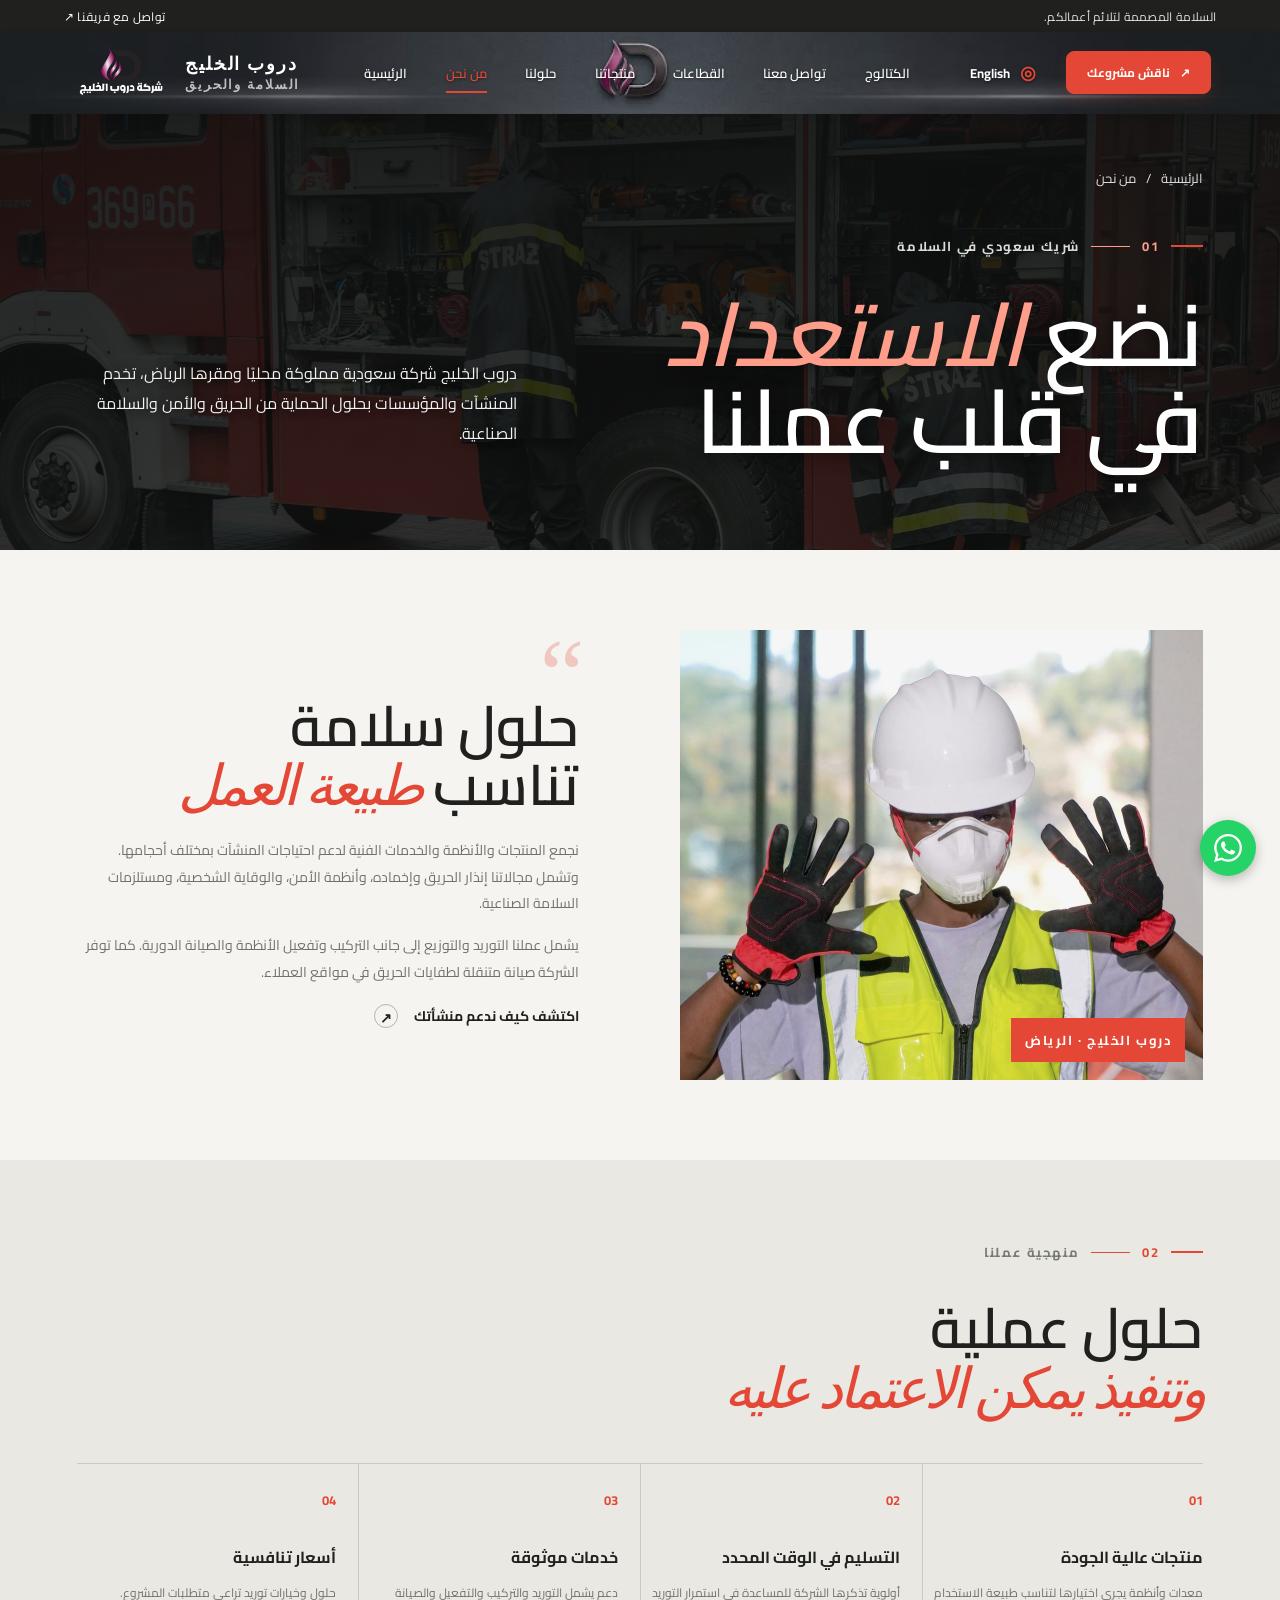
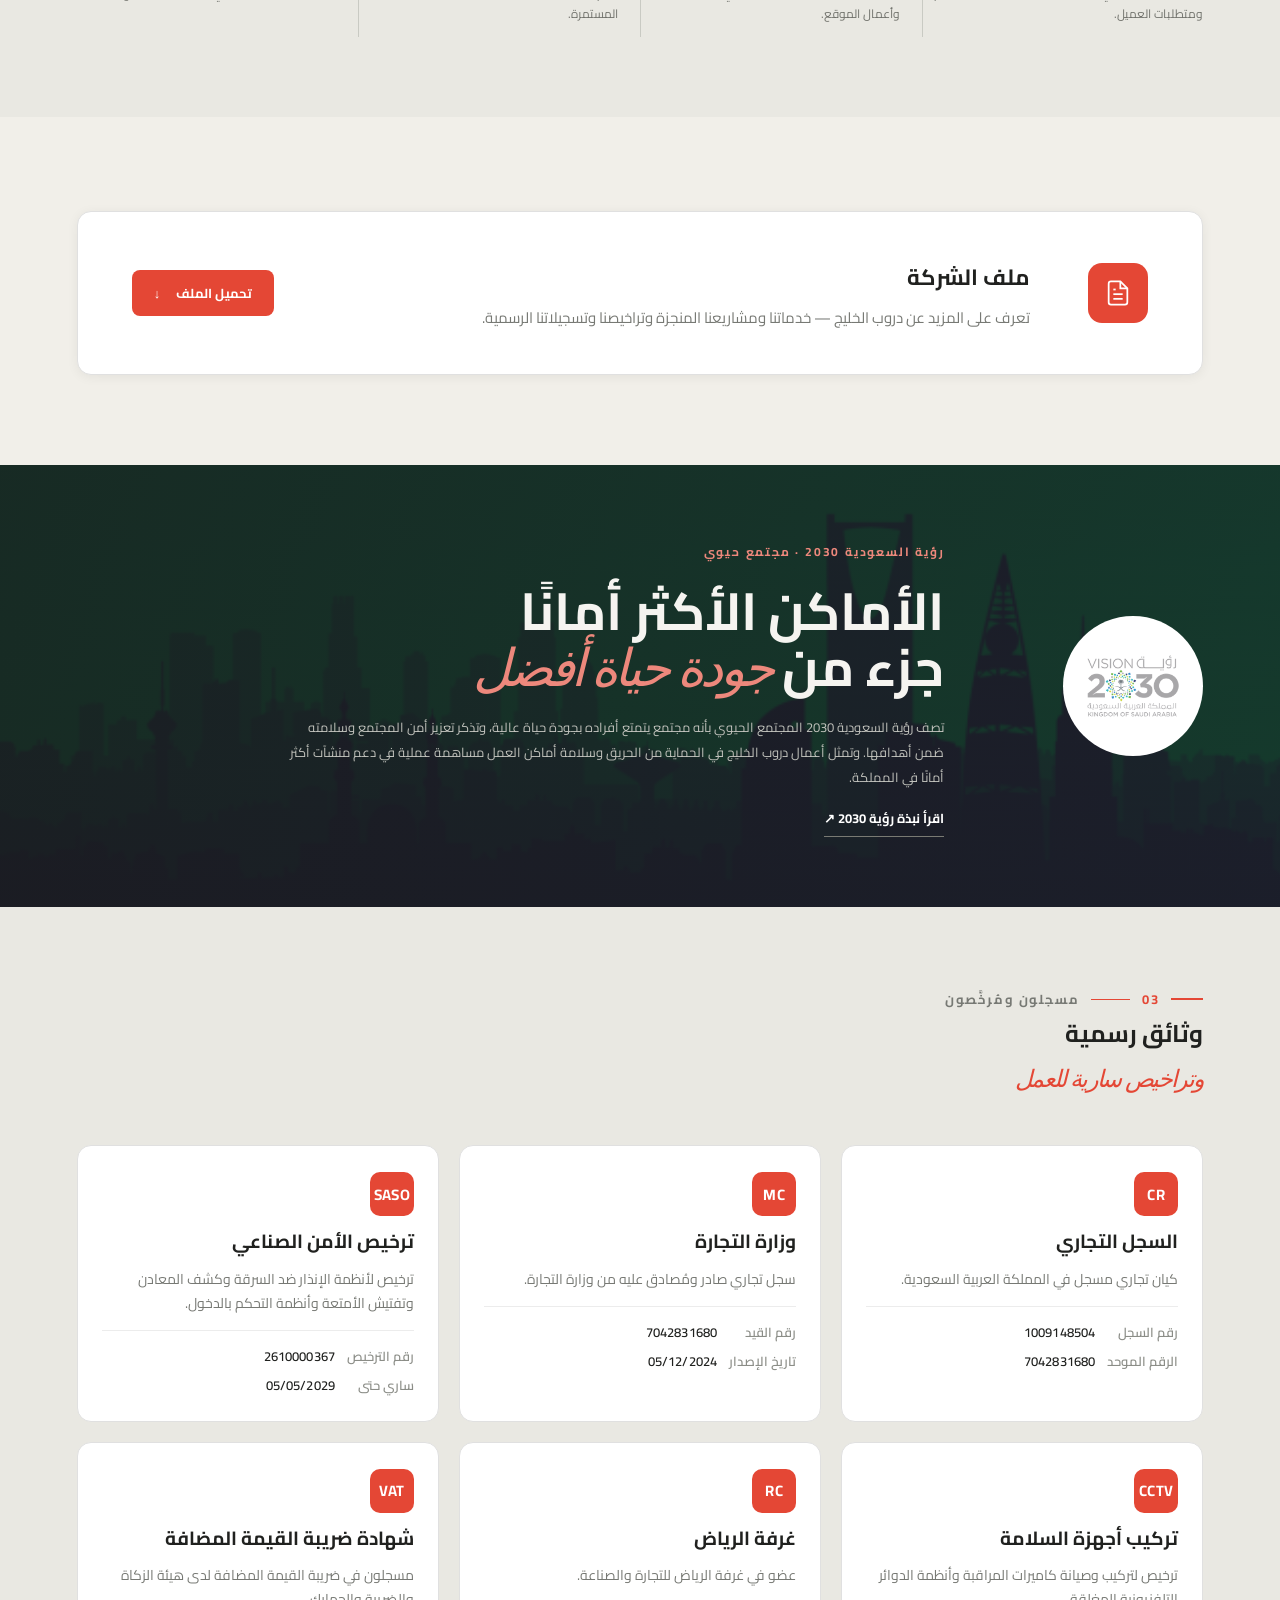
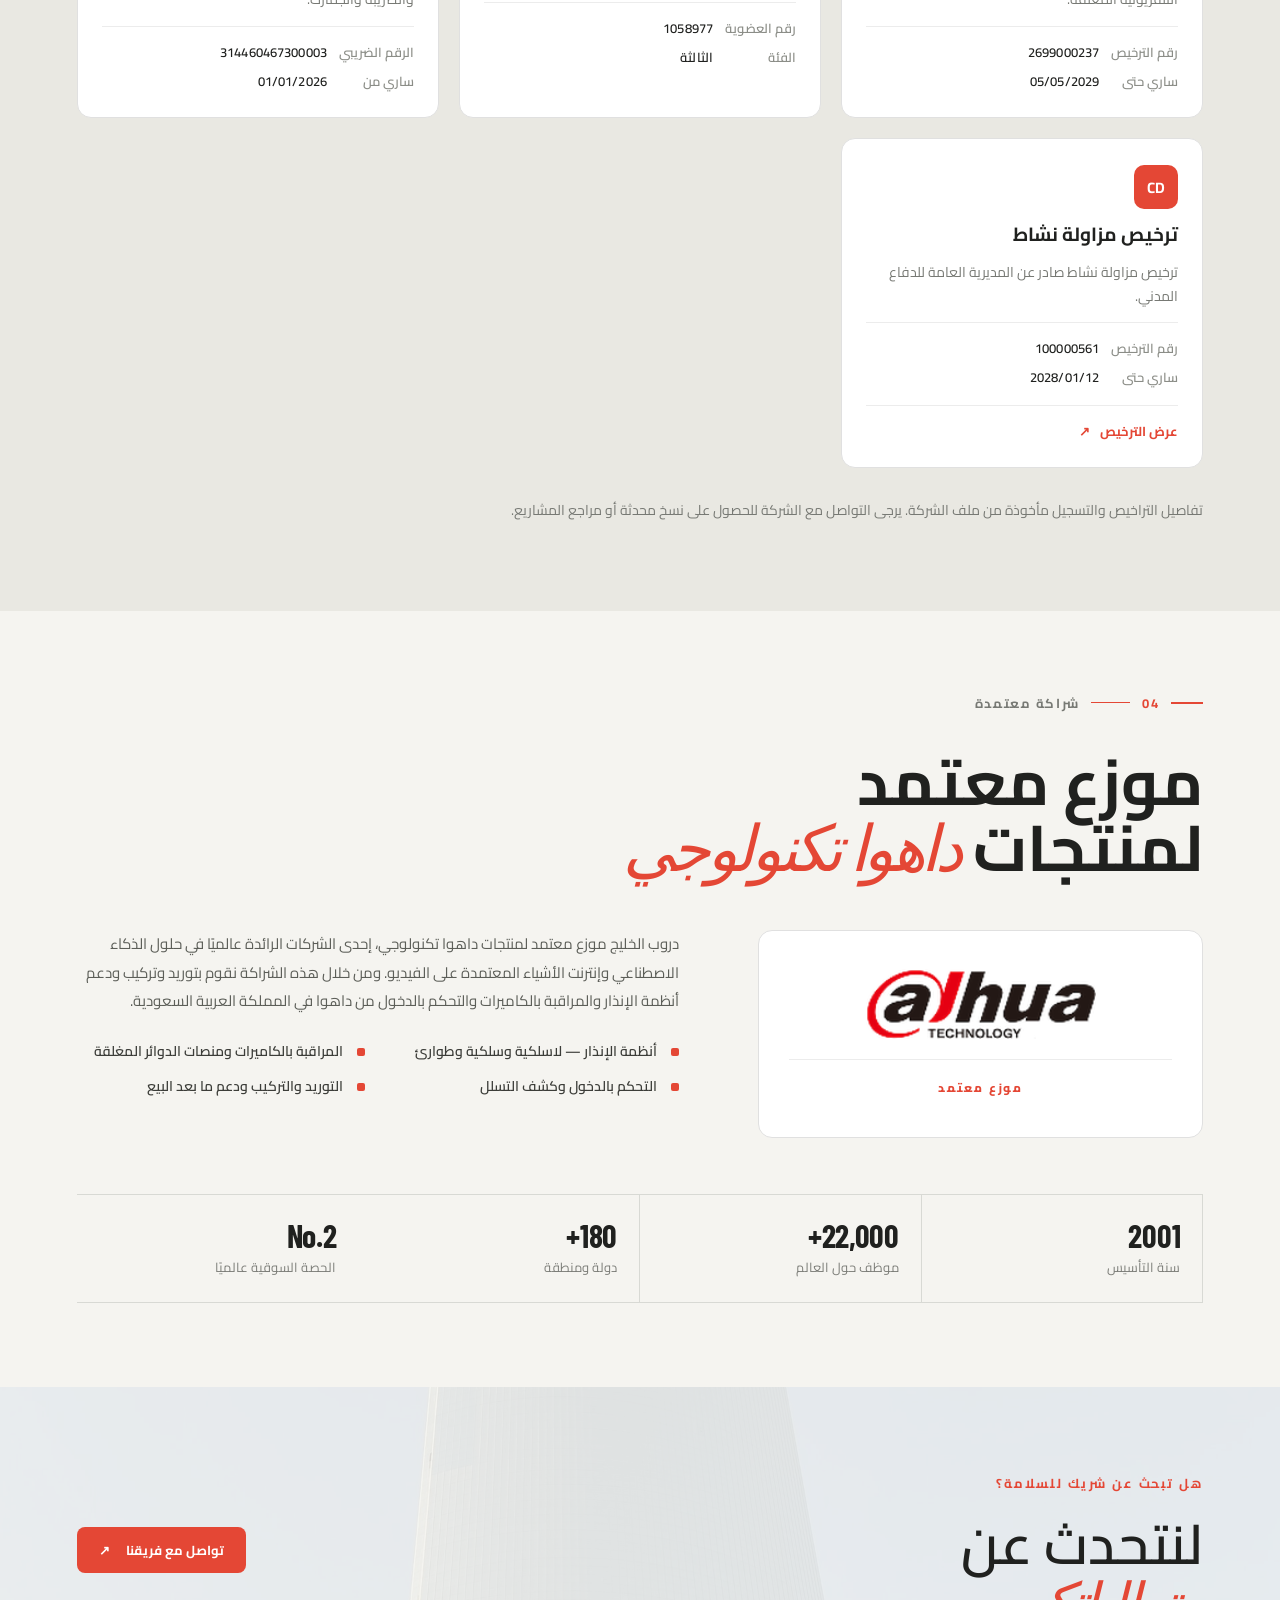
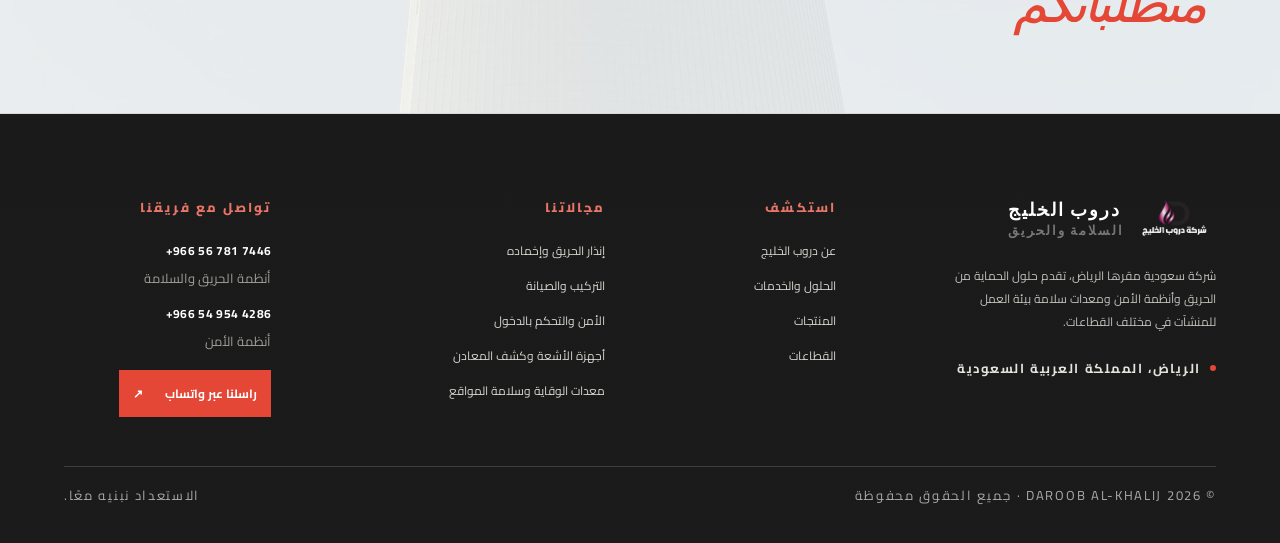
==== commit c59794c9: "Fix mobile issues: announcement overlap, sectors heading clip, solutions contrast, contact spacing, " ====
--- a/about.html
+++ b/about.html
@@ -8,7 +8,8 @@
   <meta name="twitter:card" content="summary_large_image">
   <meta name="twitter:title" content="Daroob Al-Khalij | Fire &amp; Safety Solutions">
   <meta name="twitter:description" content="Fire protection, safety systems, and industrial safety products for businesses across Saudi Arabia.">
-  <meta name="twitter:image" content="https://obaida404.github.io/firefighting-services-and-products-info/assets/safety-worker.jpg"><link rel="preconnect" href="https://fonts.googleapis.com"><link rel="preconnect" href="https://fonts.gstatic.com" crossorigin><link href="https://fonts.googleapis.com/css2?family=Barlow+Condensed:wght@500;600;700;800&family=DM+Sans:wght@400;500;600;700&family=Manrope:wght@400;500;600;700;800&family=Cairo:wght@400;500;600;700;800&display=swap" rel="stylesheet"><link rel="stylesheet" href="styles.css"><link rel="stylesheet" href="premium.css?v=48"><script src="script.js?v=18" defer></script> </head><body data-page="about"><a href="#main-content" class="skip-link">Skip to main content</a> <main class="inner-page bg-industrial" id="main-content">
+  <meta name="twitter:image" content="https://obaida404.github.io/firefighting-services-and-products-info/assets/safety-worker.jpg"><link rel="preconnect" href="https://fonts.googleapis.com"><link rel="preconnect" href="https://fonts.gstatic.com" crossorigin><link href="https://fonts.googleapis.com/css2?family=Barlow+Condensed:wght@500;600;700;800&family=DM+Sans:wght@400;500;600;700&family=Manrope:wght@400;500;600;700;800&family=Cairo:wght@400;500;600;700;800&display=swap" rel="stylesheet"><link rel="stylesheet" href="styles.css"><link rel="stylesheet" href="premium.css?v=51"><script src="script.js?v=18" defer></script> <link rel="stylesheet" href="mobile.css?v=3">
+</head><body data-page="about"><a href="#main-content" class="skip-link">Skip to main content</a> <main class="inner-page bg-industrial" id="main-content">
   <section class="page-hero section-pad"><div class="breadcrumb"><a href="index.html" data-en="Home" data-ar="الرئيسية">Home</a> <span>/</span> <span data-en="About us" data-ar="من نحن">About us</span> </div><div class="page-hero-grid"><div><div class="section-kicker"><span>01</span> <span class="kicker-rule"></span> <span data-en="A SAUDI SAFETY PARTNER" data-ar="شريك سعودي في السلامة">A SAUDI SAFETY PARTNER</span> </div><h1 data-en="Built around<br><em>readiness.</em>" data-ar="نضع <em>الاستعداد </em> <br>في قلب عملنا">Built around<br><em>readiness.</em> </h1></div> <div class="about-hero-support"><p data-en="Daroob Al-Khalij is a Saudi-owned company based in Riyadh, serving businesses and institutions with fire protection, security and industrial safety solutions." data-ar="دروب الخليج شركة سعودية مملوكة محليًا ومقرها الرياض، تخدم المنشآت والمؤسسات بحلول الحماية من الحريق والأمن والسلامة الصناعية.">Daroob Al-Khalij is a Saudi-owned company based in Riyadh, serving businesses and institutions with fire protection, security and industrial safety solutions.</p> </div></div> </section><section class="about-story section-pad"><div class="story-image"><img src="assets/safety-worker.jpg" alt="Safety professional at work on site" data-alt-en="Safety professional at work on site" data-alt-ar="مختص سلامة يعمل في موقع صناعي"><span class="image-tag" data-en="DAROOB AL-KHALIJ · RIYADH" data-ar="دروب الخليج · الرياض">DAROOB AL-KHALIJ · RIYADH</span> </div><div class="story-copy"><span class="story-quote" aria-hidden="true">“</span> <h2 data-en="Safety solutions<br>that fit <em>the work.</em>" data-ar="حلول سلامة <br>تناسب <em>طبيعة العمل </em>">Safety solutions<br>that fit <em>the work.</em> </h2><p data-en="We bring together products, systems and technical services to support the needs of organizations of different sizes. Our focus spans fire alarm and suppression, security systems, personal protection and industrial safety supplies." data-ar="نجمع المنتجات والأنظمة والخدمات الفنية لدعم احتياجات المنشآت بمختلف أحجامها. وتشمل مجالاتنا إنذار الحريق وإخماده، وأنظمة الأمن، والوقاية الشخصية، ومستلزمات السلامة الصناعية.">We bring together products, systems and technical services to support the needs of organizations of different sizes. Our focus spans fire alarm and suppression, security systems, personal protection and industrial safety supplies.</p> <p data-en="Our work includes sourcing and distribution as well as installation, system activation and periodic maintenance. For portable fire extinguishers, the company also describes mobile servicing at customer sites." data-ar="يشمل عملنا التوريد والتوزيع إلى جانب التركيب وتفعيل الأنظمة والصيانة الدورية. كما توفر الشركة صيانة متنقلة لطفايات الحريق في مواقع العملاء.">Our work includes sourcing and distribution as well as installation, system activation and periodic maintenance. For portable fire extinguishers, the company also describes mobile servicing at customer sites.</p> <a class="text-link dark-link" href="solutions.html"><span data-en="See how we can support your site" data-ar="اكتشف كيف ندعم منشأتك">See how we can support your site</span> <span class="link-arrow">↗</span> </a></div> </section><section class="principles section-pad"><div class="section-kicker"><span>02</span> <span class="kicker-rule"></span> <span data-en="HOW WE WORK" data-ar="منهجية عملنا">HOW WE WORK</span> </div><h2 data-en="Useful solutions.<br><em>Dependable delivery.</em>" data-ar="حلول عملية <br><em>وتنفيذ يمكن الاعتماد عليه </em>">Useful solutions.<br><em>Dependable delivery.</em> </h2><div class="principle-grid"><article class="about-feature"><span>01</span> <h3 data-en="Quality products" data-ar="منتجات عالية الجودة">Quality products</h3> <p data-en="Equipment and systems selected to suit the application and the client's requirements." data-ar="معدات وأنظمة يجري اختيارها لتناسب طبيعة الاستخدام ومتطلبات العميل.">Equipment and systems selected to suit the application and the client's requirements.</p> </article><article class="about-feature"><span>02</span> <h3 data-en="Timely delivery" data-ar="التسليم في الوقت المحدد">Timely delivery</h3> <p data-en="A company-stated priority that helps keep procurement and site work moving." data-ar="أولوية تذكرها الشركة للمساعدة في استمرار التوريد وأعمال الموقع.">A company-stated priority that helps keep procurement and site work moving.</p> </article><article class="about-feature"><span>03</span> <h3 data-en="Reliable service" data-ar="خدمات موثوقة">Reliable service</h3> <p data-en="Support across supply, installation, activation and ongoing maintenance." data-ar="دعم يشمل التوريد والتركيب والتفعيل والصيانة المستمرة.">Support across supply, installation, activation and ongoing maintenance.</p> </article><article class="about-feature"><span>04</span> <h3 data-en="Competitive pricing" data-ar="أسعار تنافسية">Competitive pricing</h3> <p data-en="Solutions and sourcing options shaped around project requirements." data-ar="حلول وخيارات توريد تراعي متطلبات المشروع.">Solutions and sourcing options shaped around project requirements.</p> </article></div> </section>
 
 <section class="download-section section-pad">
--- a/mobile.css
+++ b/mobile.css
@@ -0,0 +1,342 @@
+/* ============================================================
+   MOBILE OPTIMIZATION — Mobile-First Design
+   Only applies to screens ≤768px
+   Desktop layout is completely unaffected
+   ============================================================ */
+
+/* --- Fix announcement bar overlap --- */
+.announcement {
+  min-height: 32px;
+  padding: 4px 5%;
+  font-size: 10px;
+  letter-spacing: 0.02em;
+  white-space: nowrap;
+  overflow: hidden;
+  text-overflow: ellipsis;
+}
+.announcement a {
+  gap: 6px;
+  white-space: nowrap;
+  overflow: hidden;
+  text-overflow: ellipsis;
+}
+
+/* --- Fix sectors page clipped heading --- */
+.sector-art {
+  margin-top: 0 !important;
+  min-height: 250px !important;
+}
+.sector-content {
+  padding-top: 40px !important;
+}
+
+/* --- Fix solutions page contrast --- */
+.solution-card p {
+  color: #d4d5d0 !important;
+}
+.solution-card h3 {
+  color: #ffffff !important;
+}
+.card-num {
+  color: #d4d5d0 !important;
+}
+.solution-foot {
+  color: #d4d5d0 !important;
+}
+.solution-foot .text-link {
+  color: #ffffff !important;
+}
+
+/* --- Fix contact page spacing --- */
+.contact {
+  padding-top: 0 !important;
+}
+.contact-card {
+  padding: 30px 6% 24px !important;
+}
+
+/* --- Fix footer text cutoff --- */
+.site-footer {
+  padding: 20px 5% !important;
+  min-height: 0 !important;
+}
+.footer-copy {
+  font-size: 11px !important;
+  line-height: 1.6 !important;
+}
+
+@media(max-width:768px) {
+  /* --- Base --- */
+  html { font-size: 15px; }
+  body { font-size: 15px; line-height: 1.55; }
+  
+  /* --- Announcement Bar --- */
+  .announcement { font-size: 12px; padding: 6px 4%; min-height: 32px; }
+  .announcement a { font-size: 12px; }
+  
+  /* --- Header --- */
+  .site-header { height: 56px; padding: 0 4%; }
+  .brand-mark { width: 30px; height: 30px; }
+  .brand-copy b { font-size: 13px; }
+  .brand-copy small { font-size: 11px; }
+  .menu-toggle { width: 40px; height: 40px; }
+  .menu-toggle span { width: 18px; height: 2px; background: #fff; }
+  .language-toggle { font-size: 13px; min-height: 40px; padding: 6px 10px; }
+  
+  /* --- Mobile Navigation --- */
+  .main-nav { top: 55px; padding: 4px 4% 12px; }
+  .main-nav a { font-size: 15px; padding: 12px 0; min-height: 44px; color: #333; text-shadow: none; }
+  
+  /* --- Hero Section --- */
+  .hero { padding: 16px 4% 0; min-height: 0; }
+  .hero-copy { padding: 12px 0 0; }
+  .hero .eyebrow { font-size: 12px; min-height: 0; }
+  .hero h1 { font-size: clamp(26px, 7.5vw, 38px); margin: 14px 0 12px; min-height: 0; line-height: 1.15; }
+  .hero-lede { font-size: 14px; line-height: 1.6; max-width: 100%; }
+  .hero-actions { flex-direction: column; align-items: stretch; gap: 10px; }
+  .hero-actions .button { width: 100%; min-height: 44px; font-size: 14px; }
+  .hero-actions .text-link { justify-content: center; min-height: 40px; font-size: 13px; }
+  .hero-note { margin-top: 14px; min-height: 0; }
+  .hero-note p { font-size: 13px; line-height: 1.6; }
+  .hero-visual { height: 200px; min-height: 200px; margin: 12px 0 0; }
+  .hero-photo { inset: 0 8px 20px 8px; }
+  .hero-image-caption { left: 12px; right: 12px; bottom: 32px; font-size: 11px; }
+  .hero-stamp { width: 60px; height: 60px; font-size: 10px; }
+  .hero-vertical { display: none; }
+  .hero-bottom { font-size: 11px; padding: 8px 0; min-height: 32px; }
+  .hero-controls { right: 12px; bottom: 6px; }
+  .hero-controls > button { width: 40px; height: 40px; }
+  .hero-dots button { height: 3px; width: 10px; }
+  .hero-dots button[aria-current="true"] { width: 20px; }
+  
+  /* --- Section Padding --- */
+  .section-pad { padding: 35px 4%; }
+  
+  /* --- Section Kickers --- */
+  .section-kicker { font-size: 12px; }
+  
+  /* --- Headings --- */
+  .intro h2, .section-heading h2, .products h2, .sector-content h2, 
+  .process h2, .contact h2, .vision-feature h2, .vision-band h2,
+  .page-hero h1, .service-copy h2, .catalogue-copy h2, .docs-grid h2,
+  .page-end h2, .contact-close h2, .enquiry-panel h3, .extras-grid h3 { 
+    font-size: clamp(22px, 6vw, 32px); line-height: 1.2; 
+  }
+  
+  /* --- Body Text --- */
+  .intro-text p:not(.large-copy), .story-copy > p, .docs-grid p,
+  .sector-intro-copy > p, .sourcing-top > p, .contact-card > p,
+  .contact-lede, .enquiry-panel > p, .form-note { 
+    font-size: 14px; line-height: 1.65; 
+  }
+  
+  .large-copy { font-size: 15px; line-height: 1.6; }
+  
+  /* --- Home Intro --- */
+  .home-intro { padding: 35px 4%; }
+  .intro-grid { grid-template-columns: 1fr; gap: 16px; margin-top: 24px; }
+  .values-strip { grid-template-columns: 1fr 1fr; margin-top: 30px; }
+  .values-strip > div { padding: 10px 8px 10px 0; }
+  .values-strip strong { font-size: 13px; }
+  .values-strip div > span:last-child { font-size: 12px; }
+  
+  /* --- Solutions --- */
+  .solutions { padding: 40px 4%; }
+  .section-heading { display: block; }
+  .section-heading h2 { margin-top: 16px; }
+  .section-heading > p { margin-top: 10px; max-width: 100%; font-size: 13px; }
+  .solution-grid { grid-template-columns: 1fr; margin-top: 24px; }
+  .solution-card { min-height: 0; padding: 16px 14px; }
+  .solution-card h3 { font-size: 16px; }
+  .solution-card p { font-size: 13px; max-width: 100%; }
+  .solution-icon { width: 30px; height: 30px; margin: 16px 0 12px; }
+  .card-link { width: 40px; height: 40px; bottom: 12px; right: 12px; }
+  .solution-foot { flex-direction: column; align-items: flex-start; gap: 10px; font-size: 13px; }
+  
+  /* --- Products --- */
+  .products { padding: 40px 4%; }
+  .products-heading { display: block; margin: 16px 0 24px; }
+  .products-heading p { margin-top: 10px; font-size: 13px; }
+  .product-feature { grid-template-columns: 1fr; min-height: 0; }
+  .product-photo { min-height: 180px; }
+  .product-copy { padding: 18px 5% 20px; }
+  .product-copy h3 { font-size: 22px; }
+  .product-copy p { font-size: 13px; }
+  .product-row { min-height: 64px; grid-template-columns: 40px 56px 1fr 40px; gap: 8px; }
+  .product-thumb { width: 56px; height: 44px; }
+  .product-row h3 { font-size: 13px; }
+  .product-row p { font-size: 12px; }
+  .product-row > a { width: 40px; height: 40px; }
+  .source-note { padding: 12px 14px; }
+  .source-note p { font-size: 12px; }
+  
+  /* --- Vision Band --- */
+  .vision-band { padding: 30px 4%; display: block; }
+  .vision-band h2 { font-size: 22px; margin-bottom: 10px; }
+  .vision-band p { font-size: 13px; }
+  .vision-band .vision-source { font-size: 12px; }
+  
+  /* --- Credentials --- */
+  .credentials { padding: 35px 4%; }
+  .credentials-grid { grid-template-columns: 1fr; gap: 12px; }
+  .credential { padding: 16px 14px; }
+  .credential h3 { font-size: 15px; }
+  .credential p { font-size: 13px; }
+  .credential dt { font-size: 12px; }
+  .credential dd { font-size: 14px; }
+  .credential-link { font-size: 13px; min-height: 40px; }
+  
+  /* --- Partnership --- */
+  .partnership { padding: 35px 4%; }
+  .partnership-grid { grid-template-columns: 1fr; gap: 18px; }
+  .partnership-brand img { max-width: 120px; }
+  .partnership-copy p { font-size: 14px; line-height: 1.65; }
+  .partnership-list li { font-size: 14px; padding: 8px 0; }
+  .partnership-facts { grid-template-columns: 1fr 1fr; gap: 12px; }
+  .partnership-facts b { font-size: 24px; }
+  .partnership-facts span { font-size: 12px; }
+  
+  /* --- Brand Rail / Suppliers --- */
+  .brand-rail { padding: 30px 4%; }
+  .supplier-logos { grid-template-columns: repeat(3, 1fr); gap: 8px; }
+  .supplier-logos figure { padding: 6px; }
+  
+  /* --- Contact --- */
+  .contact { padding-bottom: 16px; }
+  .contact-card { padding: 30px 5% 24px; }
+  .contact h2 { font-size: clamp(24px, 6vw, 34px); }
+  .contact-card > p { font-size: 14px; }
+  .contact-actions { flex-direction: column; align-items: stretch; gap: 12px; }
+  .contact-actions .button { width: 100%; min-height: 44px; }
+  .contact-phone { align-items: center; }
+  .contact-alt { flex-wrap: wrap; gap: 6px; font-size: 13px; }
+  .contact-bottom { font-size: 12px; flex-direction: column; gap: 6px; align-items: flex-start; }
+  
+  /* --- Footer --- */
+  .site-footer { grid-template-columns: 1fr; gap: 16px; padding: 24px 4%; text-align: center; }
+  .site-footer > p { display: block; font-size: 13px; }
+  .footer-copy { font-size: 12px; text-align: center; }
+  .footer-brand .brand-mark { width: 44px; height: 44px; }
+  .footer-brand .brand-copy b { font-size: 14px; }
+  .footer-brand .brand-copy small { font-size: 12px; }
+  .footer-heading { font-size: 13px; }
+  .footer-column a { font-size: 13px; min-height: 40px; display: flex; align-items: center; }
+  .footer-primary-phone { font-size: 15px; }
+  .footer-whatsapp { min-height: 40px; }
+  
+  /* --- Page Hero (inner pages) --- */
+  .page-hero { padding-top: 12px; padding-bottom: 30px; }
+  .page-hero-grid { display: block; }
+  .page-hero h1 { font-size: clamp(26px, 7vw, 38px); margin-top: 16px; }
+  .page-hero-grid > p { font-size: 13px; max-width: 100%; margin-top: 10px; }
+  .breadcrumb { font-size: 12px; margin-bottom: 20px; }
+  
+  /* --- About Page --- */
+  .about-story { padding: 8px 4% 35px; display: block; }
+  .story-image { height: 200px; margin-bottom: 16px; }
+  .story-copy { padding: 12px 0 0; }
+  .story-quote { font-size: 48px; }
+  .principles { padding: 35px 4%; }
+  .principles h2 { margin: 16px 0 20px; }
+  .principle-grid { grid-template-columns: 1fr 1fr; }
+  .principle-grid article { padding: 10px 8px 0 0; min-height: 100px; }
+  .principle-grid h3 { font-size: 13px; margin: 12px 0 4px; }
+  .principle-grid p { font-size: 12px; }
+  
+  /* --- Vision Feature --- */
+  .vision-feature { padding: 30px 4%; display: block; }
+  .vision-emblem { width: 60px; height: 60px; font-size: 16px; margin-bottom: 16px; }
+  .vision-feature h2 { font-size: 22px; }
+  .vision-feature p { font-size: 13px; }
+  
+  /* --- Docs / Download --- */
+  .docs-note { padding: 35px 4%; }
+  .docs-grid { display: block; margin-top: 16px; }
+  .docs-grid h2 { margin-bottom: 10px; }
+  .docs-grid .button { margin-top: 6px; }
+  
+  /* --- Service Detail --- */
+  .service-detail { padding: 24px 4% 30px; display: flex; flex-direction: column; gap: 16px; }
+  .service-visual { height: 180px; }
+  .service-copy h2 { font-size: 24px; margin: 12px 0 8px; }
+  .service-copy > p { font-size: 13px; }
+  .tag-list span { font-size: 12px; padding: 5px 7px; }
+  .check-list li { font-size: 13px; padding: 6px 0 6px 16px; }
+  
+  /* --- Service Extras --- */
+  .service-extras { padding: 35px 4%; }
+  .service-extras h2 { font-size: 26px; margin: 16px 0 20px; }
+  .extras-grid { grid-template-columns: 1fr; }
+  .extras-grid article { min-height: 0; padding: 14px; }
+  .extras-grid h3 { font-size: 14px; margin: 10px 0 4px; }
+  .extras-grid p { font-size: 12px; }
+  
+  /* --- Catalog --- */
+  .catalogue-grid { grid-template-columns: 1fr; gap: 10px; }
+  .catalogue-feature { grid-template-columns: 1fr; }
+  .catalogue-feature .catalogue-image { min-height: 160px; height: 160px; }
+  .catalogue-image { height: 140px; }
+  .catalogue-copy { padding: 14px 14px 16px; }
+  .catalogue-copy h2 { font-size: 24px; }
+  .catalogue-copy p { font-size: 13px; }
+  
+  /* --- Sourcing --- */
+  .sourcing { padding: 30px 4%; }
+  .sourcing h2 { font-size: 26px; }
+  .sourcing-top > p { font-size: 13px; }
+  .region-strip { font-size: 12px; gap: 6px; }
+  
+  /* --- Sectors Page --- */
+  .sectors { grid-template-columns: 1fr; }
+  .sector-content { padding: 35px 4%; }
+  .sector-art { min-height: 160px; }
+  .sector-outline { width: 220px; height: 220px; }
+  .sector-circle-one { width: 140px; height: 140px; }
+  .sector-circle-two { width: 60px; height: 60px; }
+  .sector-card { grid-template-columns: 20px 1fr 40px; padding: 10px 0; gap: 6px; }
+  .sector-card h3 { font-size: 14px; }
+  .sector-card p { font-size: 12px; }
+  
+  /* --- Process --- */
+  .process { padding: 35px 4%; display: block; }
+  .process-steps { grid-template-columns: 1fr; row-gap: 20px; padding-top: 20px; }
+  .process-steps h3 { font-size: 14px; }
+  .process-steps p { font-size: 13px; max-width: 100%; }
+  
+  /* --- Contact Page --- */
+  .contact-layout { padding: 8px 4% 35px; display: block; }
+  .contact-methods h2 { margin-top: 16px; }
+  .phone-list article { min-height: 56px; }
+  .phone-list article > div > a { font-size: 13px; }
+  .phone-arrow { width: 40px; height: 40px; }
+  .location-card { margin-bottom: 16px; }
+  .enquiry-panel { padding: 16px 5% 18px; }
+  .enquiry-panel h3 { font-size: 22px; }
+  .enquiry-panel > p { font-size: 13px; }
+  #enquiry-form input, #enquiry-form select, #enquiry-form textarea { 
+    font-size: 16px; min-height: 44px; padding: 10px 12px; 
+  }
+  #enquiry-form label { font-size: 13px; }
+  .form-submit { width: 100%; min-height: 44px; }
+  .contact-close { padding: 24px 4%; flex-wrap: wrap; }
+  .contact-close h2 { font-size: 26px; }
+  .contact-close .button { margin-left: 0; }
+  
+  /* --- Map iframe fix --- */
+  .map-frame { width: 100%; max-width: 100%; }
+  .map-frame iframe { width: 100%; max-width: 100%; }
+  
+  /* --- Page End --- */
+  .page-end { padding: 30px 4%; flex-direction: column; align-items: flex-start; gap: 16px; }
+  .page-end h2 { font-size: 26px; }
+  
+  /* --- WhatsApp Float --- */
+  .wa-float { width: 48px; height: 48px; bottom: 14px; right: 14px; }
+  
+  /* --- Skip Links --- */
+  .skip-link { display: none; }
+  
+  /* --- Scrollbar --- */
+  ::-webkit-scrollbar { width: 3px; }
+  ::-webkit-scrollbar-thumb { background: #ccc; border-radius: 2px; }
+}
